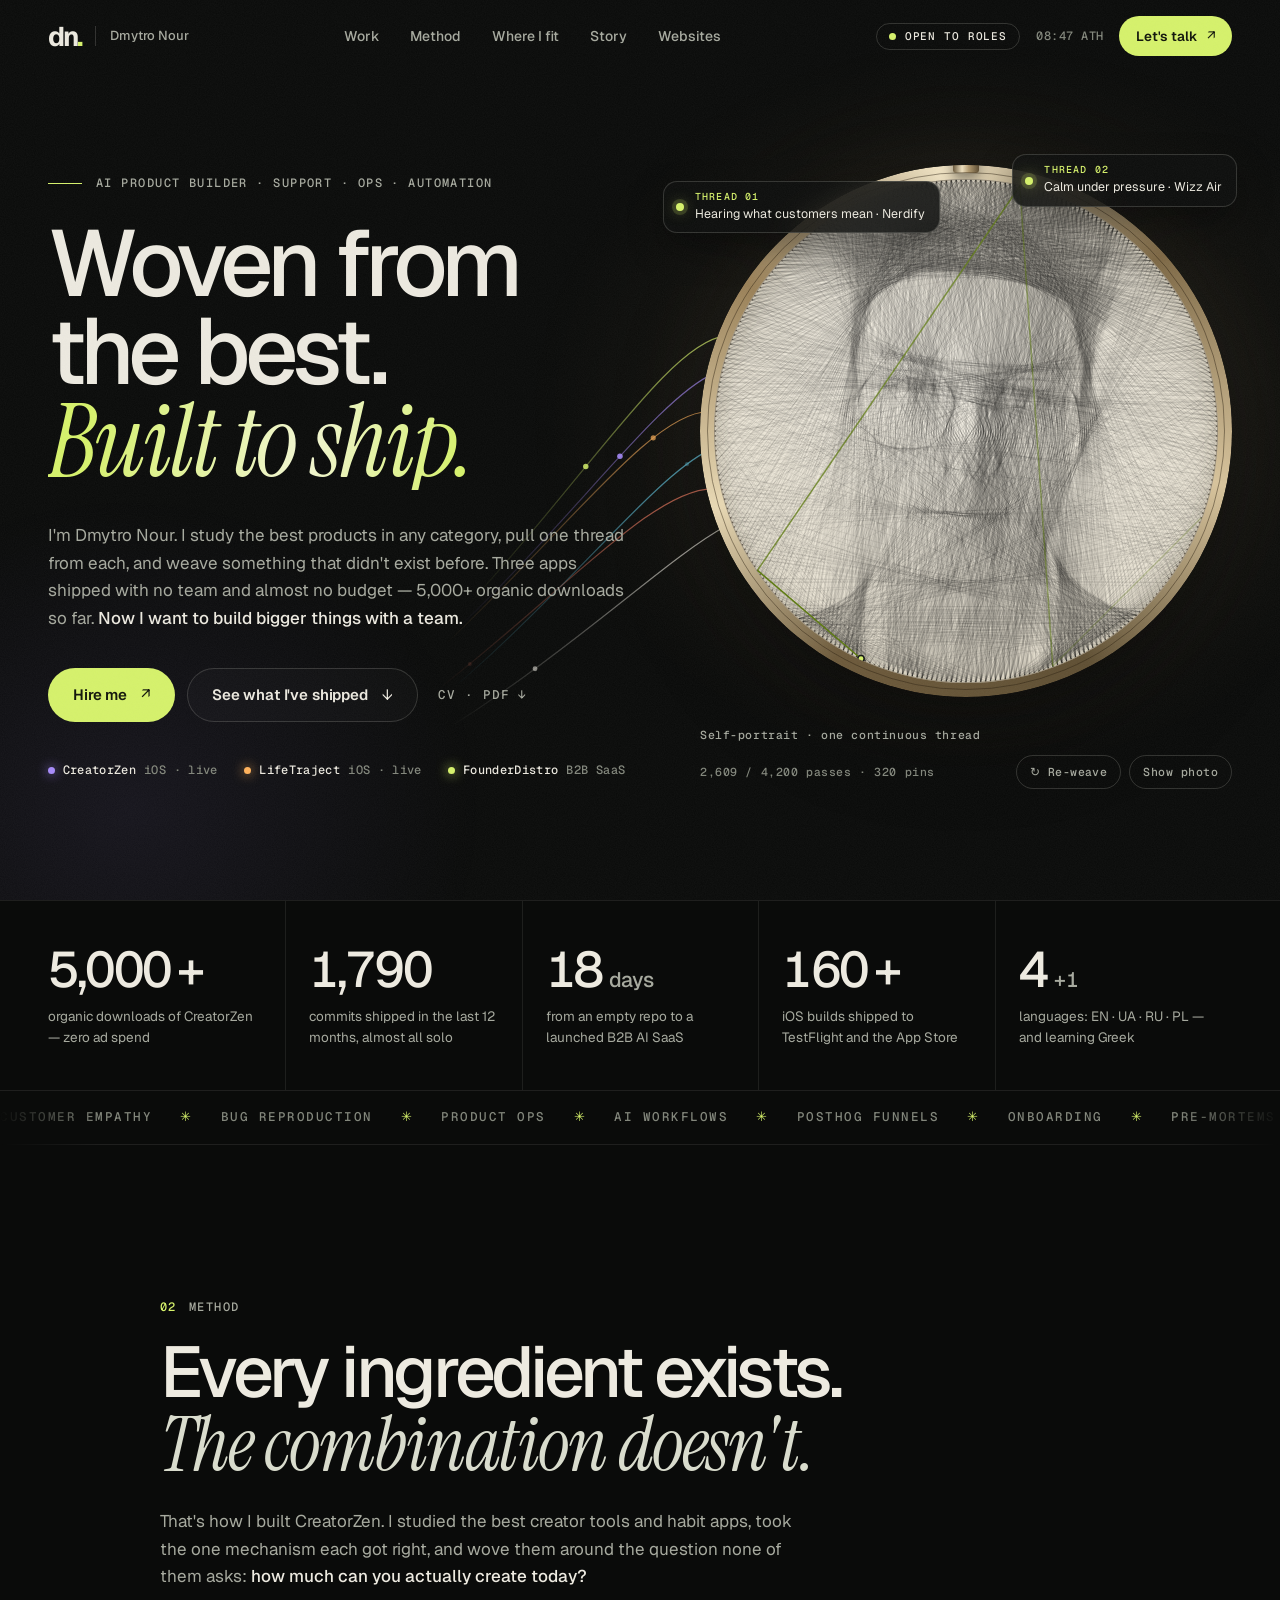
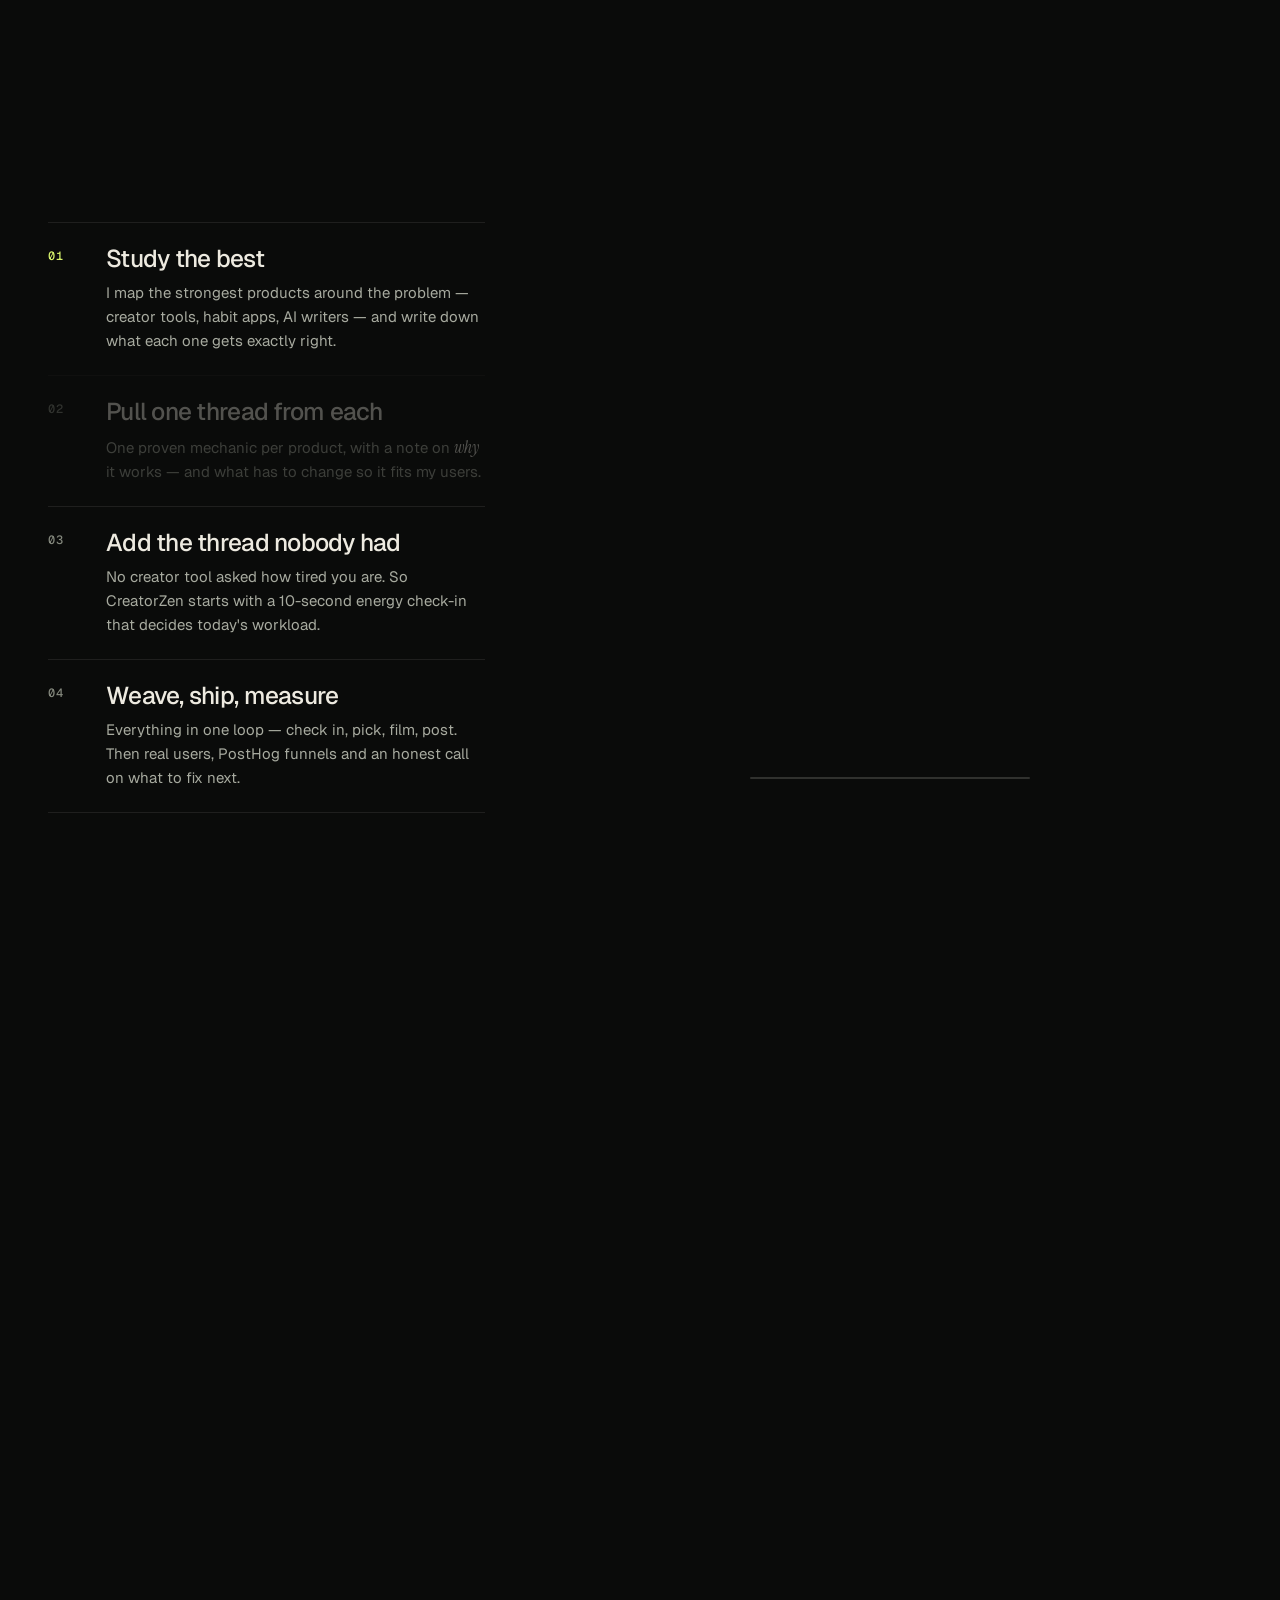
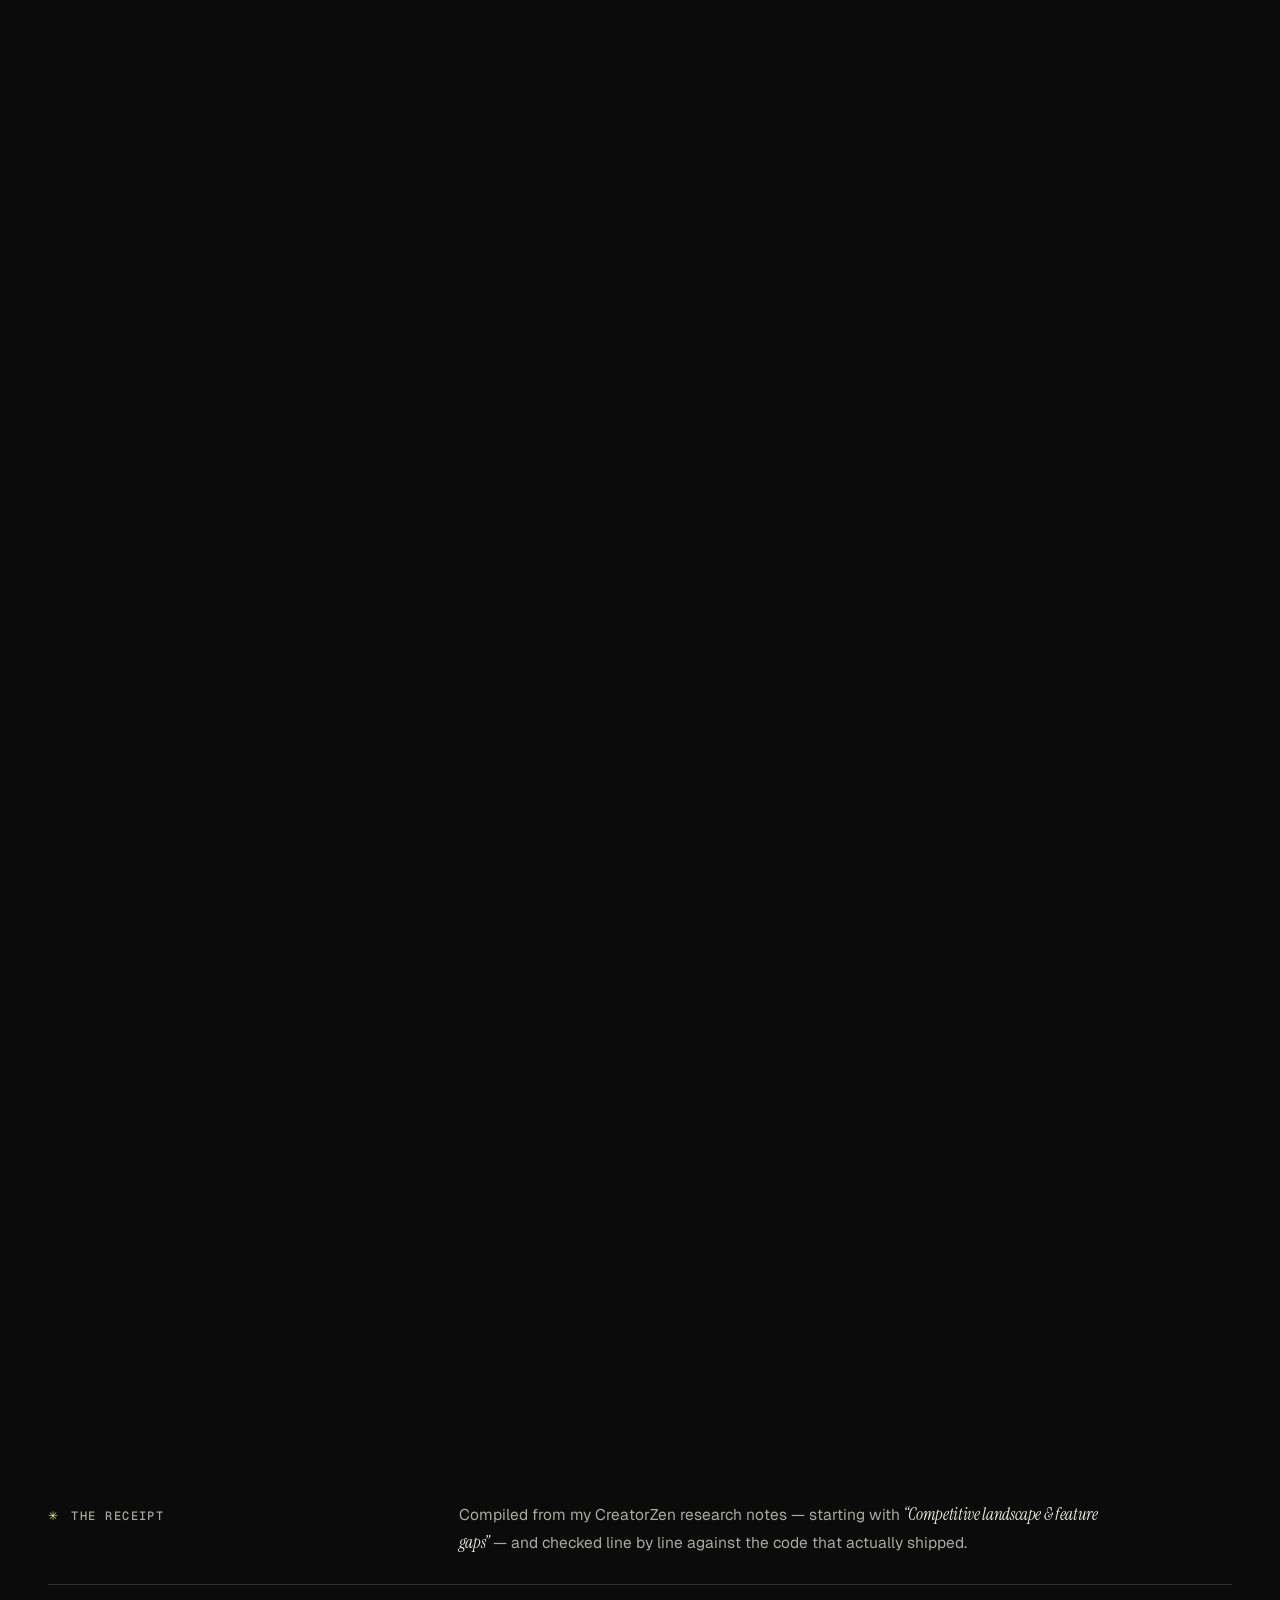
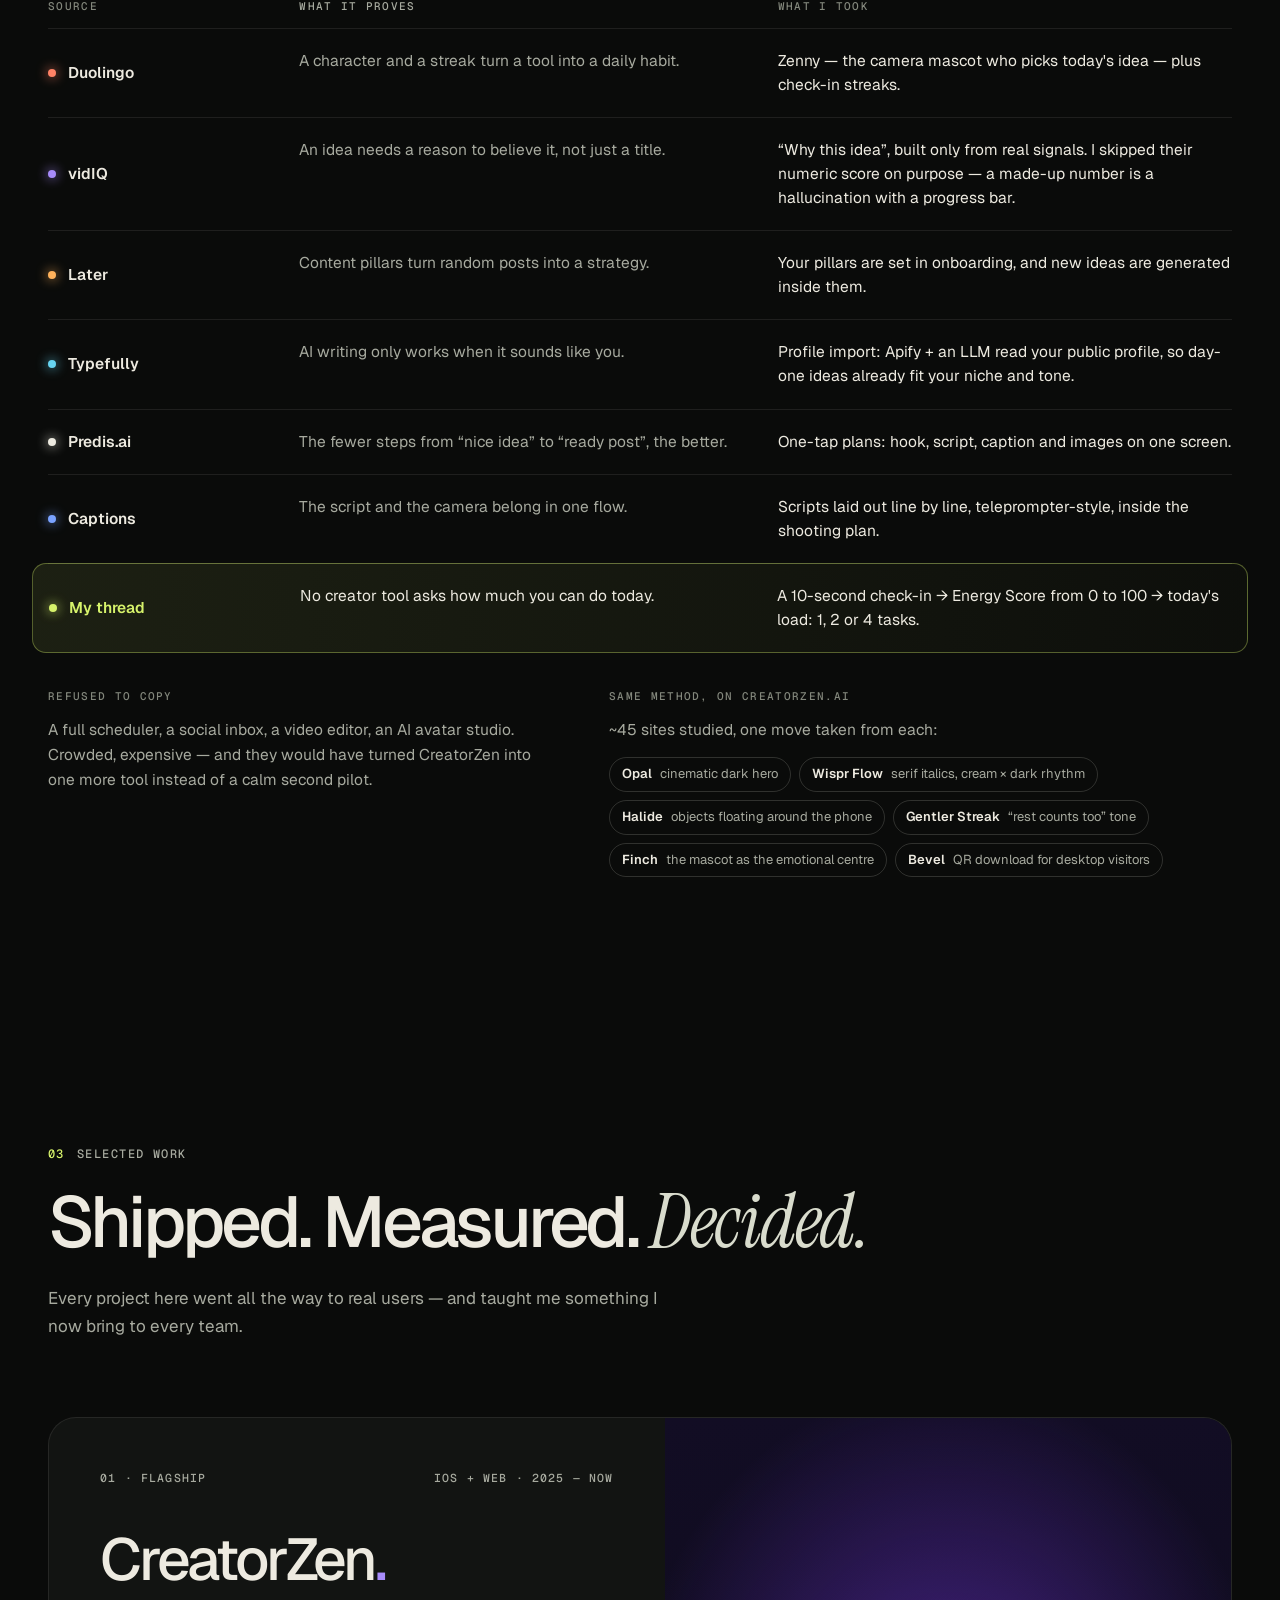
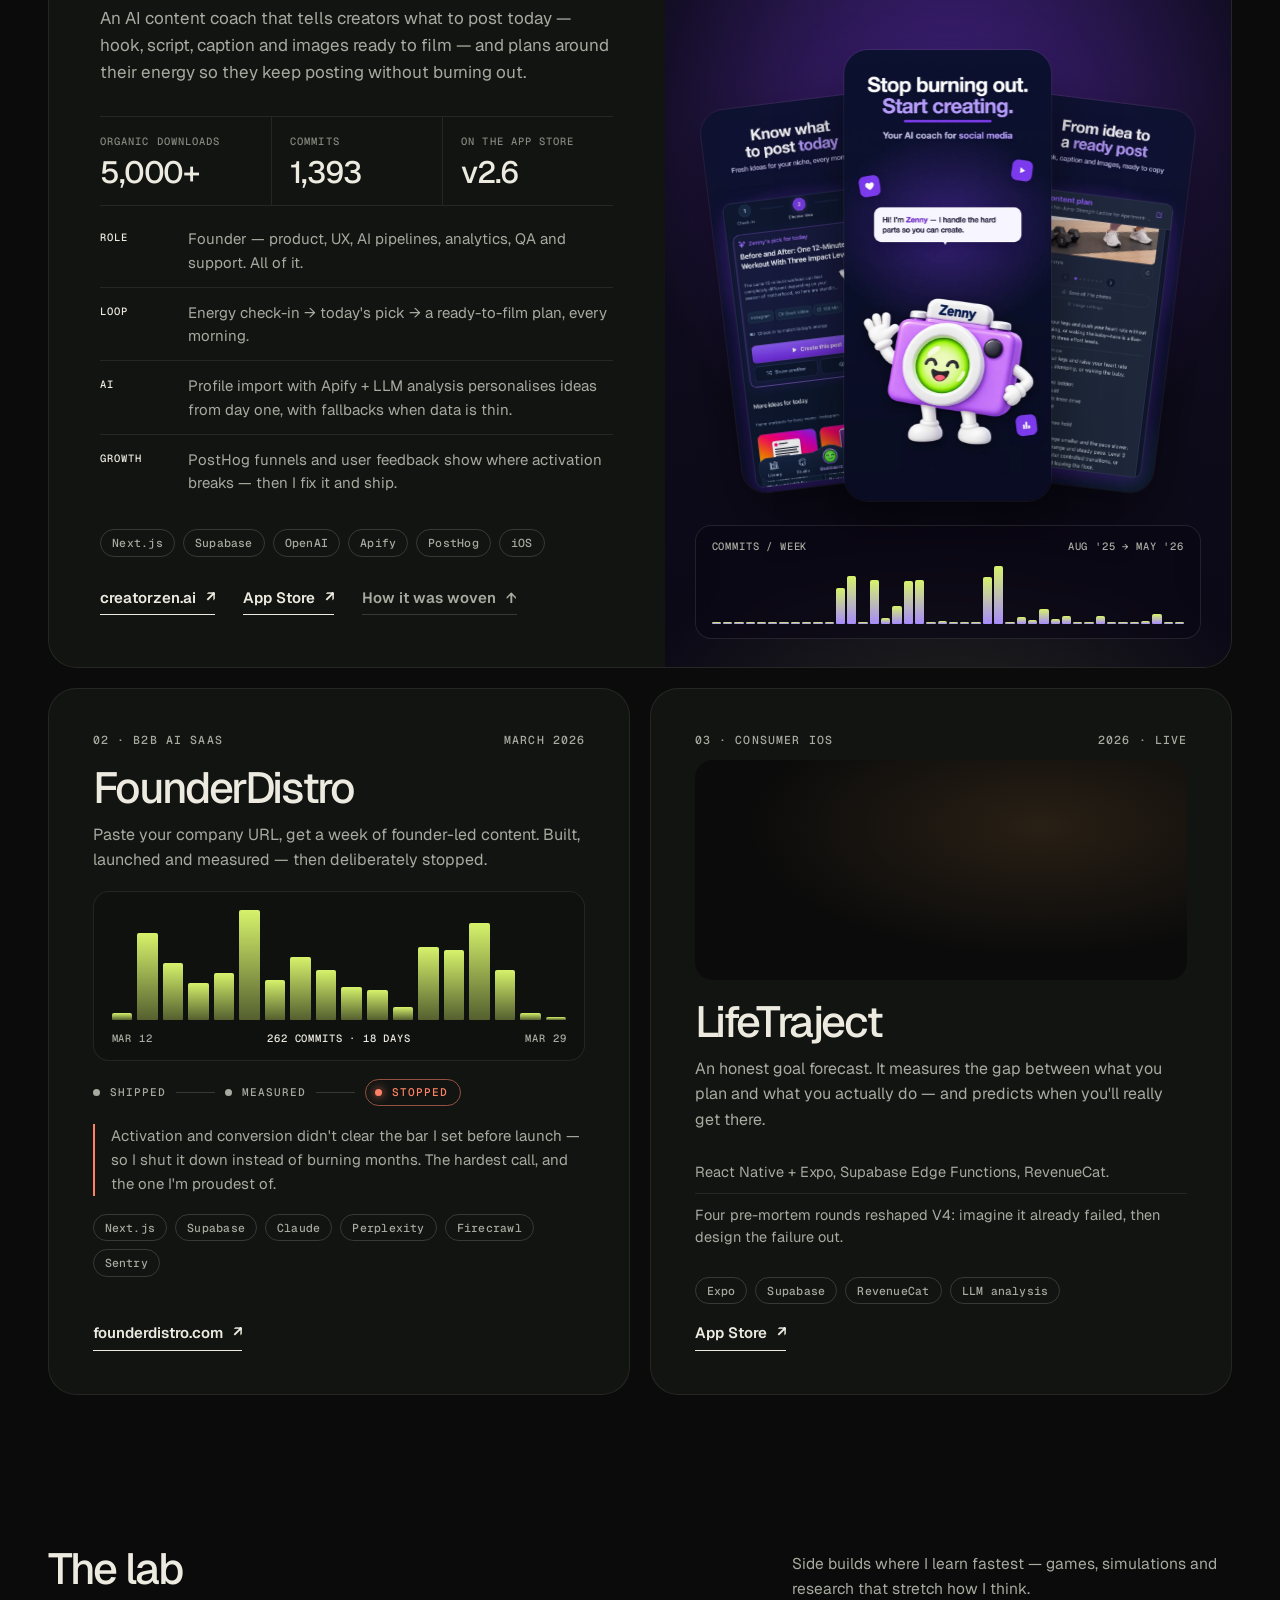
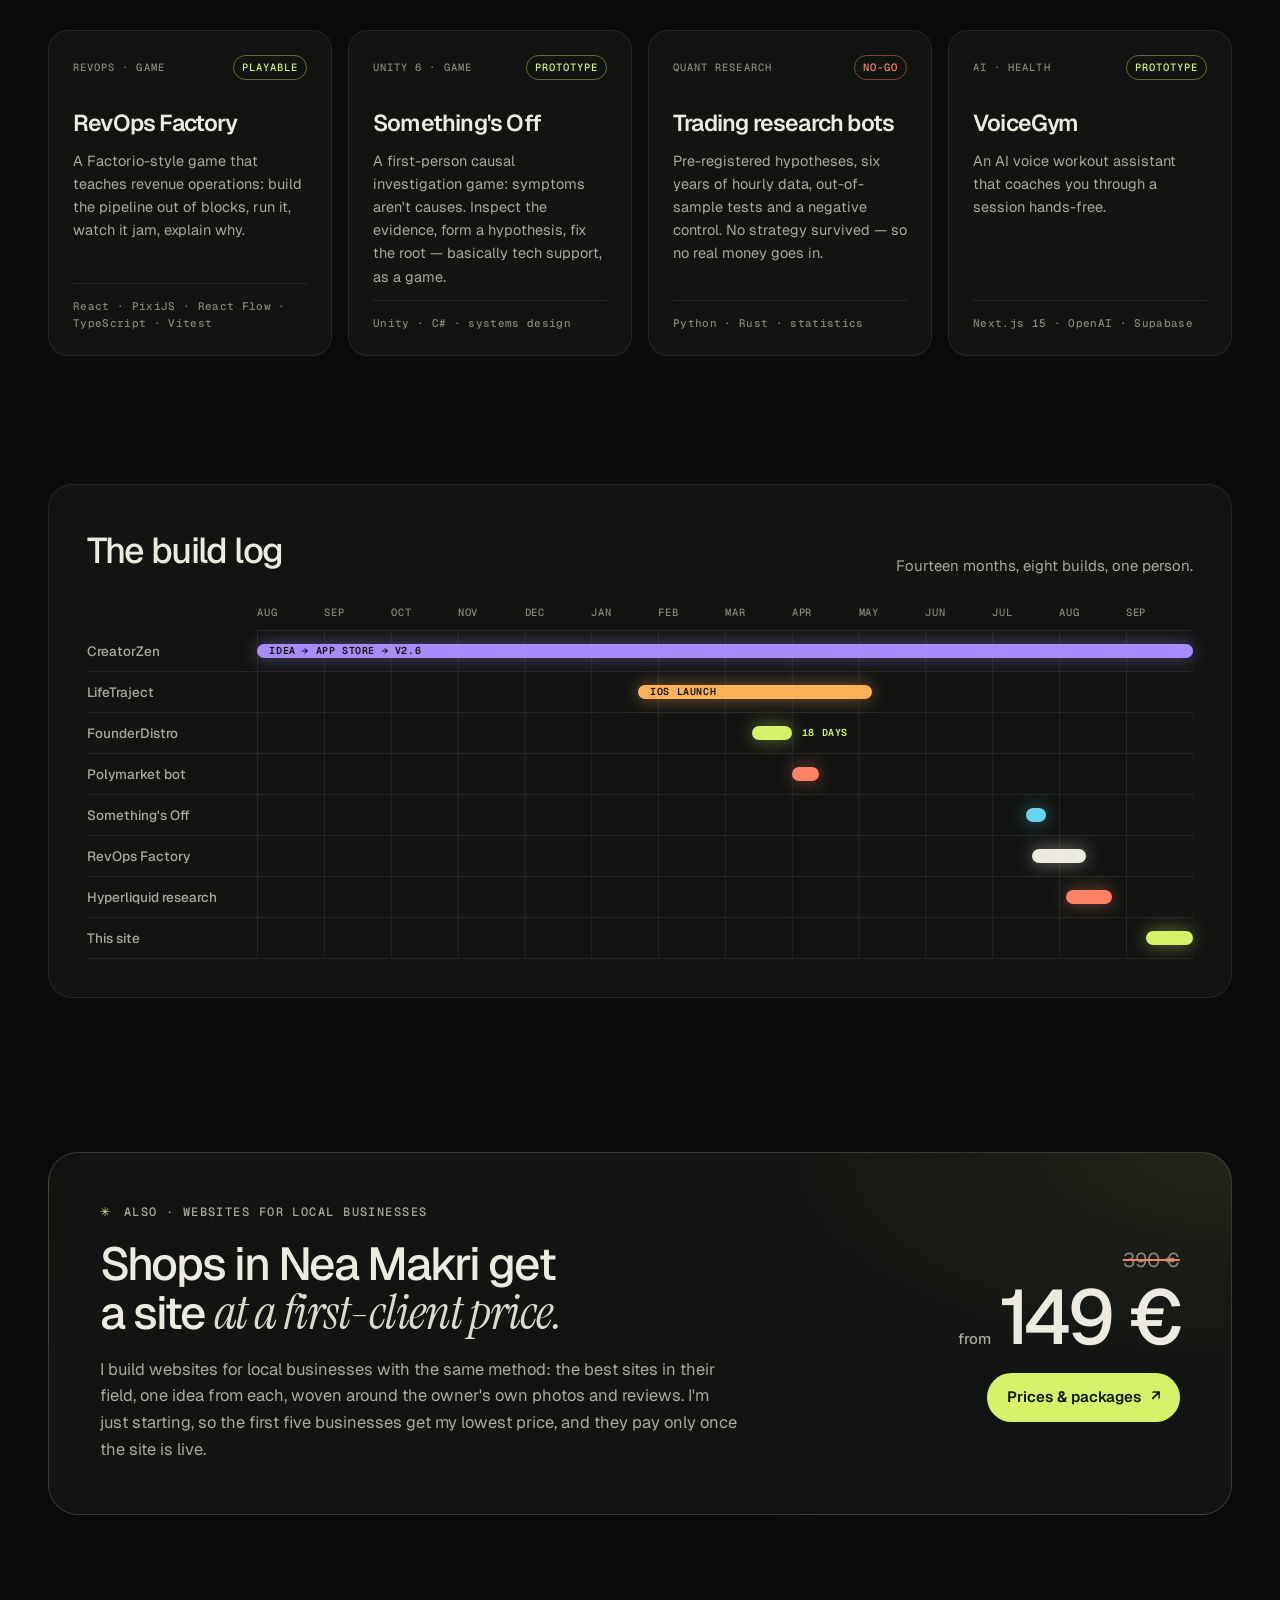
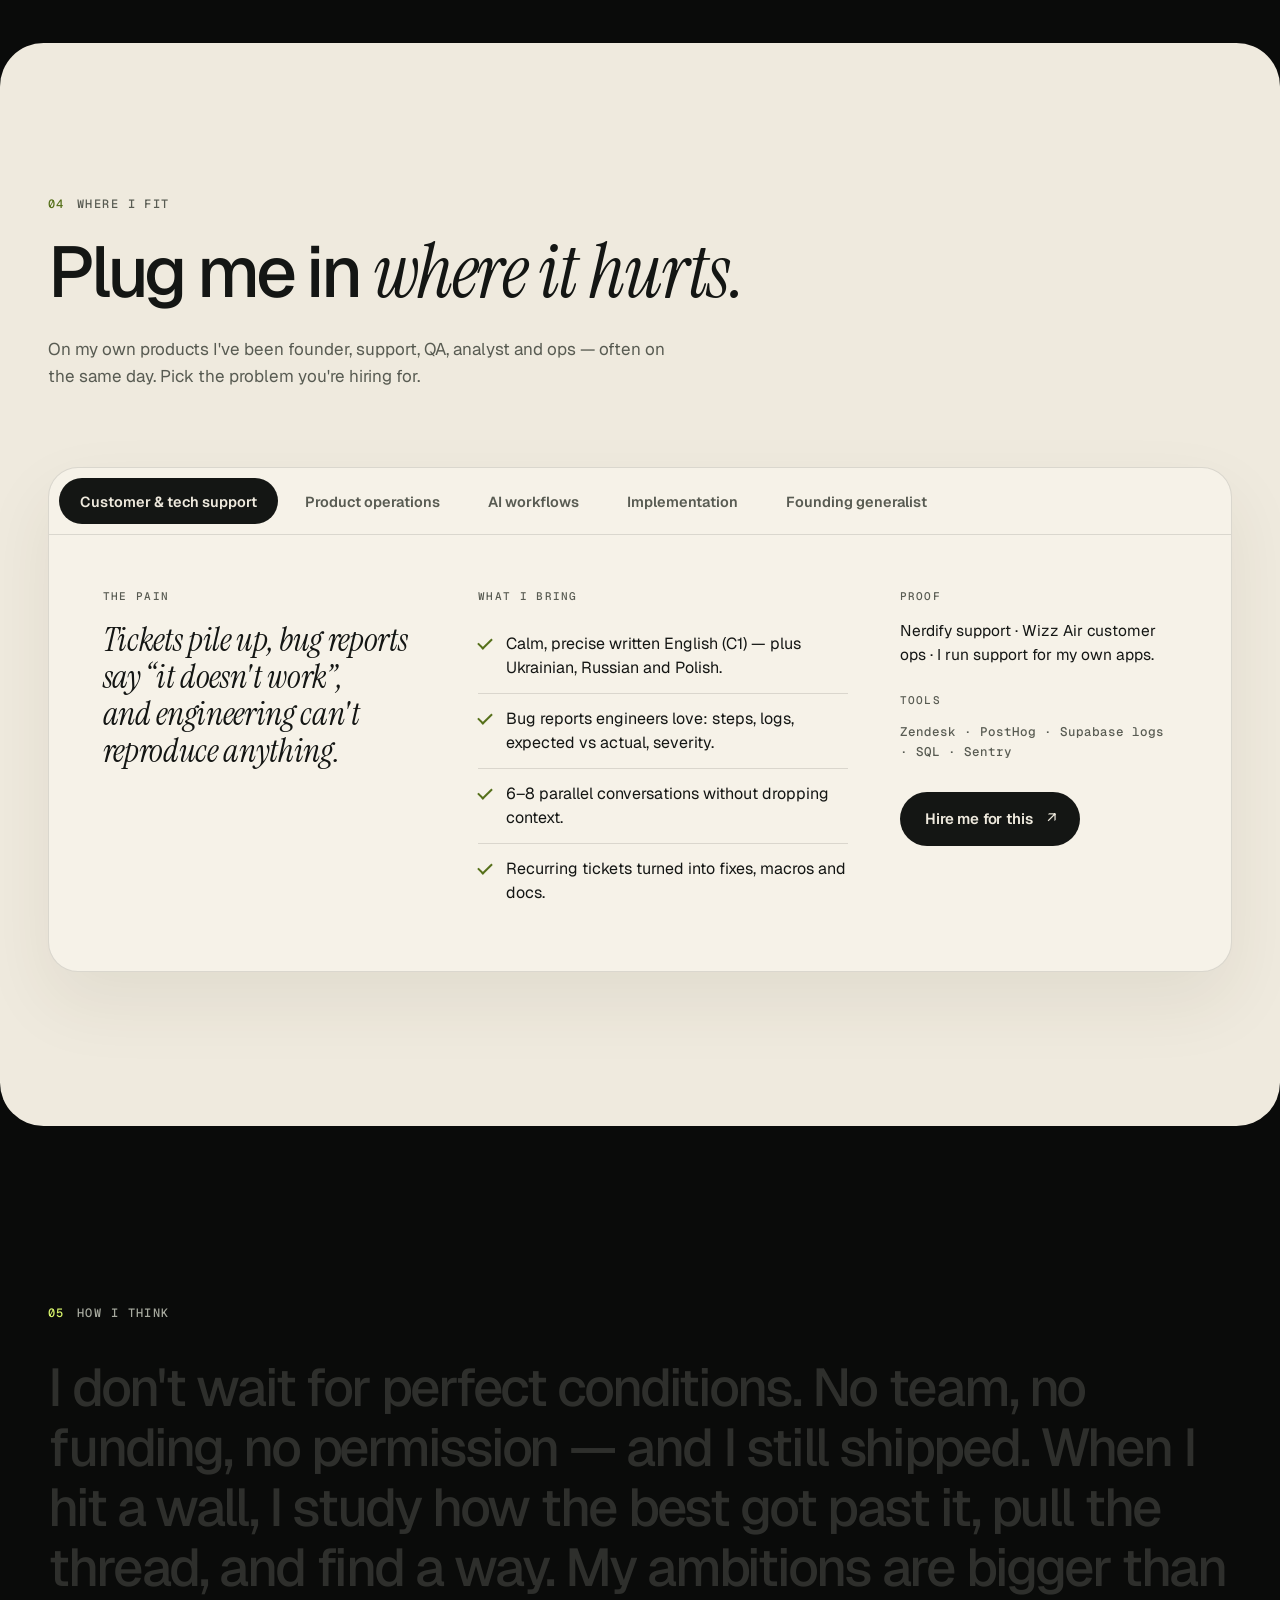
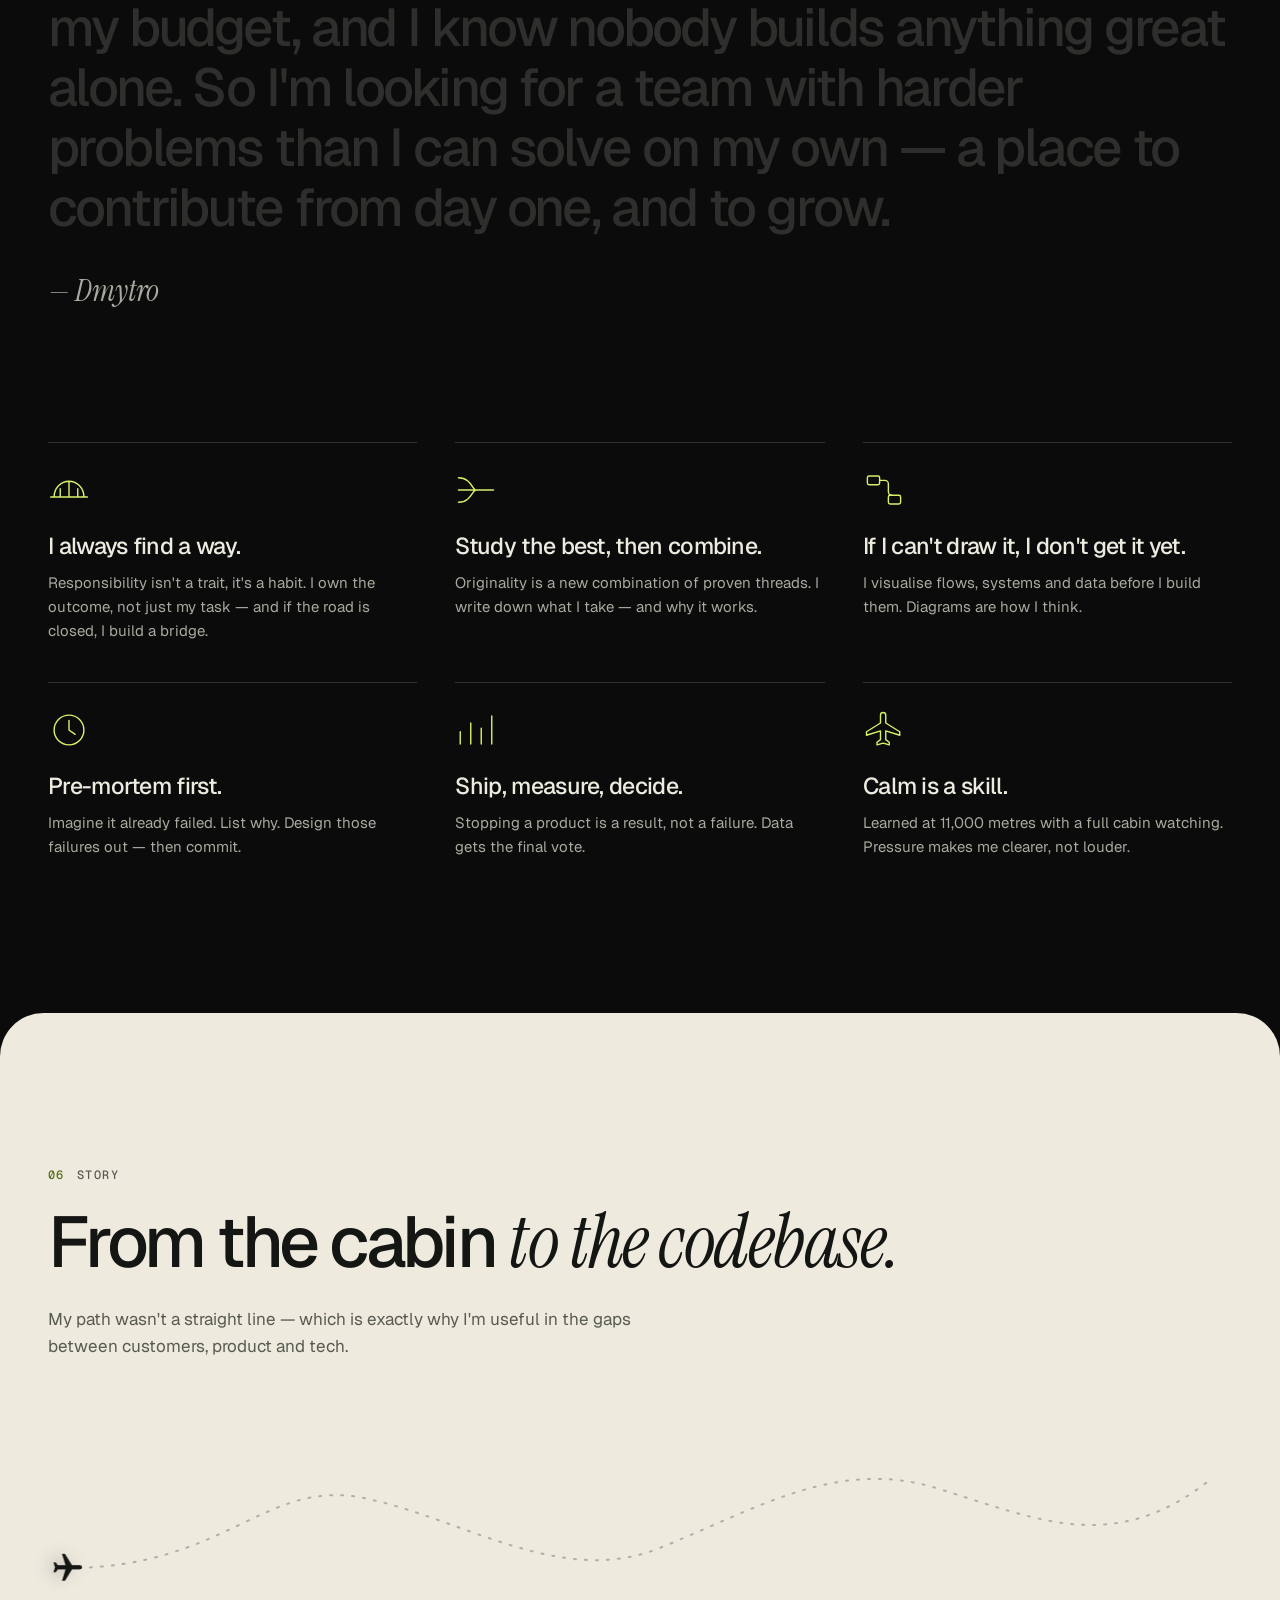
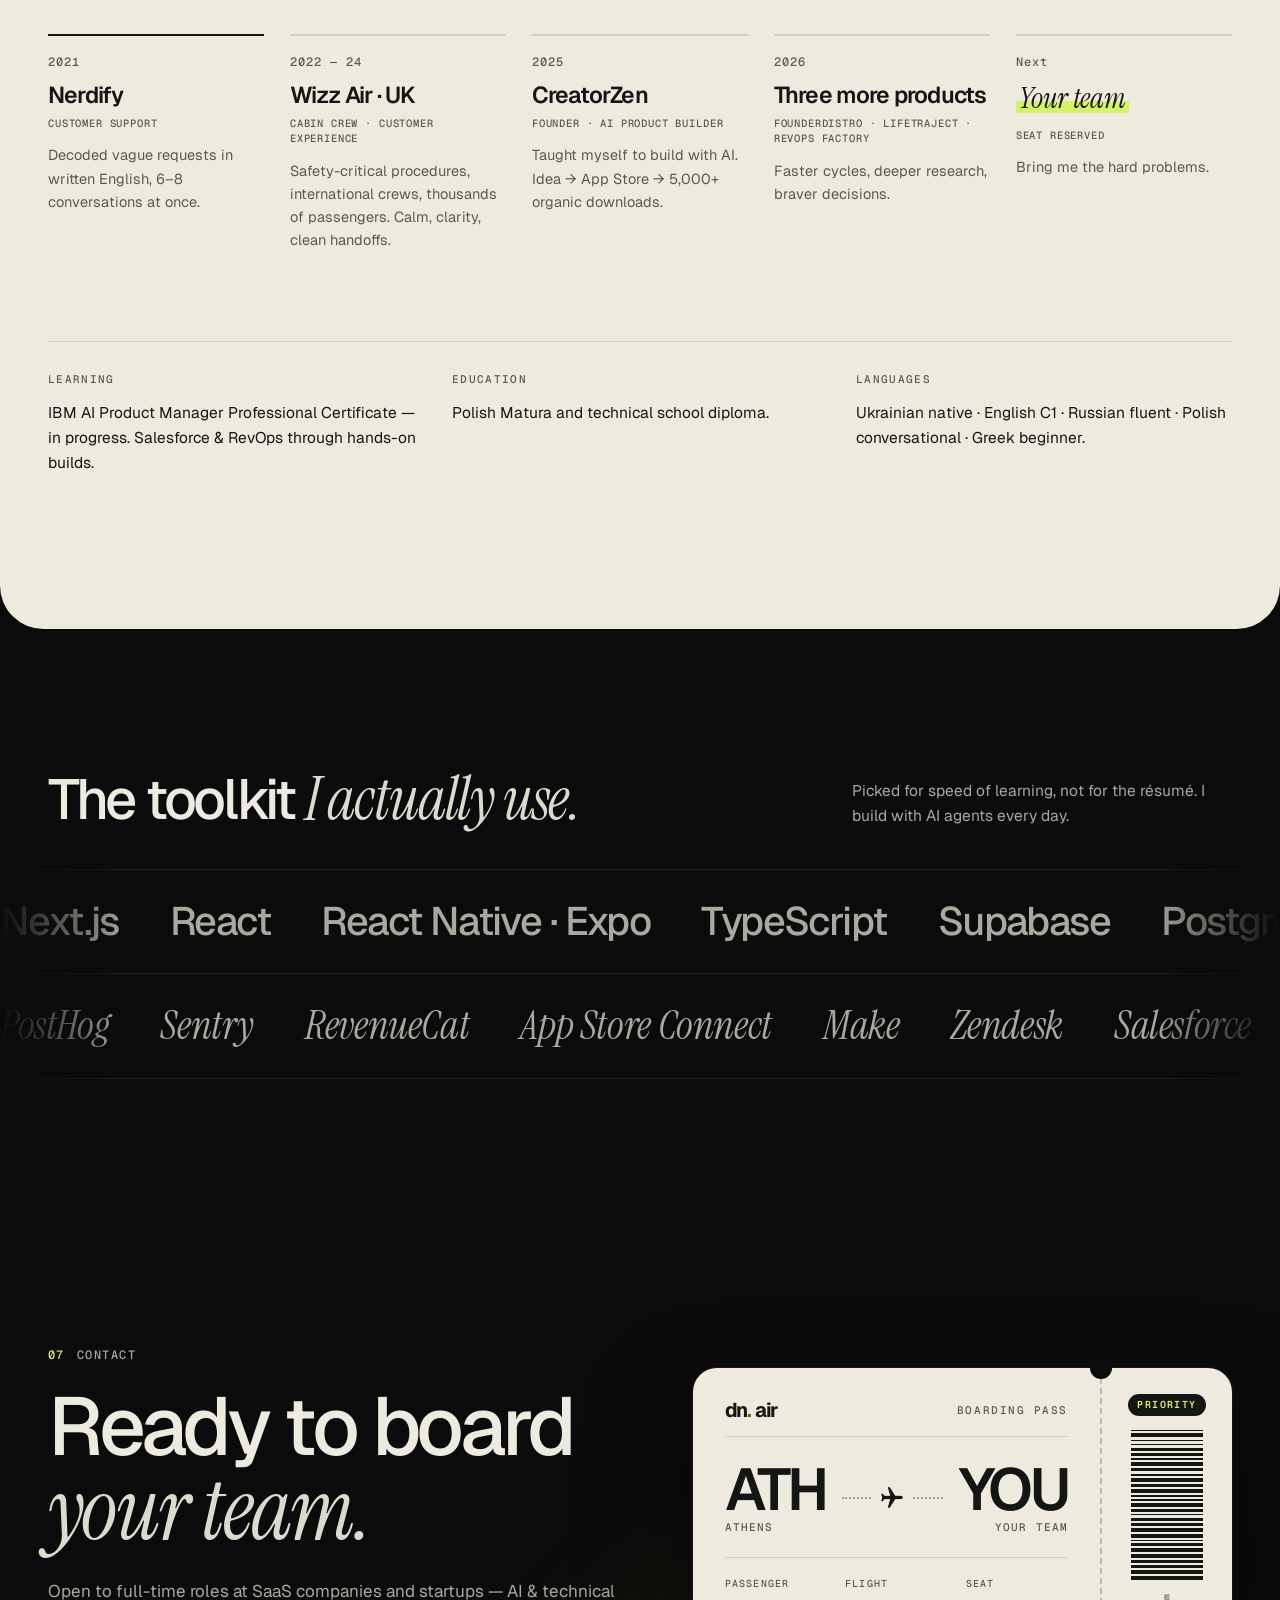
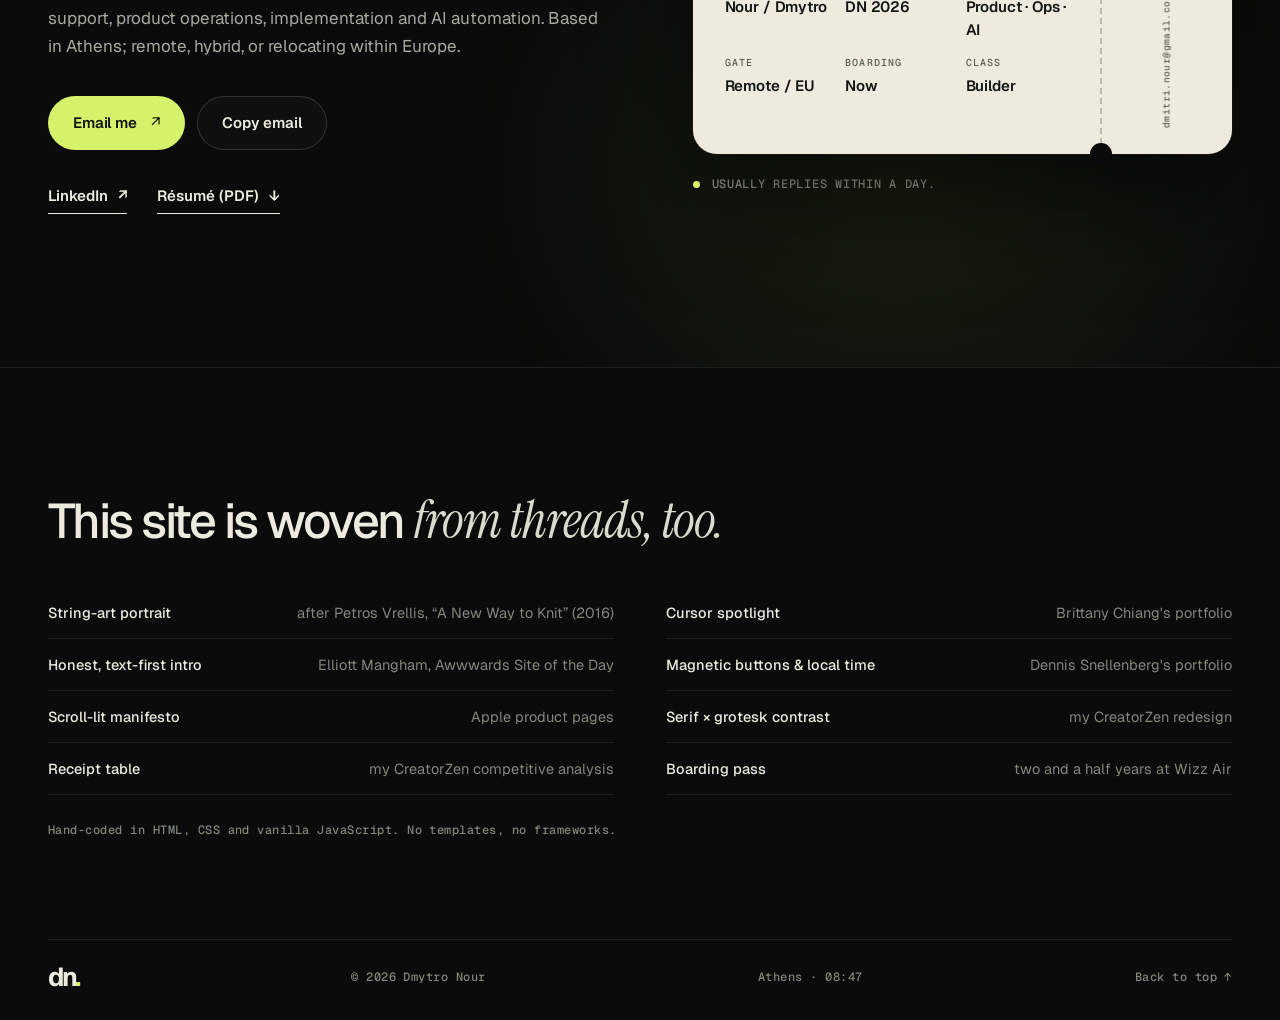
==== index.html @ 4b813494 "Add /websites page with founding-client prices for local businesses Greek-first page (EN toggle) wit" ====
<!doctype html>
<html lang="en">
  <head>
    <meta charset="UTF-8" />
    <meta name="viewport" content="width=device-width, initial-scale=1, viewport-fit=cover" />
    <title>Dmytro Nour — AI Product Builder · Support, Ops &amp; Automation</title>
    <meta name="description" content="I study the best products, pull one thread from each and weave something new. AI product builder with a customer-support core: three apps shipped solo, 5,000+ organic downloads. Open to SaaS and startup teams." />
    <meta name="theme-color" content="#0a0b0a" />
    <meta name="author" content="Dmytro Nour" />
    <meta name="robots" content="index, follow" />
    <link rel="canonical" href="https://www.dmytronour.work/" />
    <meta property="og:type" content="website" />
    <meta property="og:site_name" content="Dmytro Nour" />
    <meta property="og:title" content="Dmytro Nour — Woven from the best. Built to ship." />
    <meta property="og:description" content="AI product builder with a customer-support core. Three apps shipped solo, 5,000+ organic downloads. Looking for a team to build bigger things with." />
    <meta property="og:url" content="https://www.dmytronour.work/" />
    <meta property="og:image" content="https://www.dmytronour.work/assets/og-image.jpg" />
    <meta property="og:image:width" content="1200" />
    <meta property="og:image:height" content="630" />
    <meta name="twitter:card" content="summary_large_image" />
    <link rel="icon" type="image/svg+xml" href="assets/favicon.svg" />
    <link rel="preload" href="assets/weave.json" as="fetch" crossorigin />
    <link rel="preconnect" href="https://fonts.googleapis.com" />
    <link rel="preconnect" href="https://fonts.gstatic.com" crossorigin />
    <link href="https://fonts.googleapis.com/css2?family=Geist:wght@300..700&amp;family=Geist+Mono:wght@400;500&amp;family=Instrument+Serif:ital@0;1&amp;display=swap" rel="stylesheet" />
    <link rel="stylesheet" href="styles.css" />
    <script type="application/ld+json">
      {
        "@context": "https://schema.org",
        "@type": "Person",
        "name": "Dmytro Nour",
        "url": "https://www.dmytronour.work/",
        "image": "https://www.dmytronour.work/assets/dmytro-portrait.jpg",
        "jobTitle": "AI Product Builder",
        "email": "mailto:dmitri.nour@gmail.com",
        "homeLocation": { "@type": "Place", "name": "Athens, Greece" },
        "knowsLanguage": ["en", "uk", "ru", "pl"],
        "sameAs": ["https://www.linkedin.com/in/dmytro-nour-6ab7611bb/"]
      }
    </script>
    <script>document.documentElement.classList.add("js");</script>
    <script src="script.js" defer></script>
  </head>
  <body>
    <a class="skip-link" href="#main">Skip to content</a>
    <div class="spotlight" aria-hidden="true"></div>
    <div class="thread-progress" aria-hidden="true"><span></span></div>

    <header class="site-header" data-header>
      <div class="shell header-inner">
        <a class="brand" href="#top" aria-label="Dmytro Nour, back to top">
          <span class="brand-mark" aria-hidden="true">dn<i>.</i></span>
          <span class="brand-name">Dmytro Nour</span>
        </a>
        <nav class="site-nav" aria-label="Main">
          <a href="#work">Work</a>
          <a href="#method">Method</a>
          <a href="#fit">Where I fit</a>
          <a href="#story">Story</a>
          <a href="/websites">Websites</a>
        </nav>
        <div class="header-meta">
          <span class="status-pill"><span class="pulse" aria-hidden="true"></span>Open to roles</span>
          <span class="clock" title="Local time in Athens"><span data-clock>--:--</span> ATH</span>
          <a class="btn btn-lime btn-sm" href="#contact" data-magnetic>Let's talk <span aria-hidden="true">↗</span></a>
        </div>
        <button class="menu-toggle" type="button" aria-expanded="false" aria-controls="mobile-menu" aria-label="Open menu" data-menu-toggle>
          <span></span><span></span>
        </button>
      </div>
      <div class="mobile-menu" id="mobile-menu" data-menu hidden>
        <nav class="shell" aria-label="Mobile">
          <a href="#work"><span>01</span>Work</a>
          <a href="#method"><span>02</span>Method</a>
          <a href="#fit"><span>03</span>Where I fit</a>
          <a href="#story"><span>04</span>Story</a>
          <a href="#contact"><span>05</span>Contact</a>
          <a href="/websites"><span>06</span>Websites</a>
          <a class="mobile-menu-cv" href="assets/Dmytro_Nour_Resume.pdf" type="application/pdf" download="Dmytro_Nour_Resume.pdf">Download CV (PDF) <span aria-hidden="true">↓</span></a>
          <p class="mobile-menu-foot"><span class="pulse" aria-hidden="true"></span>Open to roles · Athens · Remote / EU</p>
        </nav>
      </div>
    </header>

    <main id="main">
      <!-- 01 · Hero -->
      <section class="hero" id="top" aria-labelledby="hero-title">
        <canvas class="hero-threads" aria-hidden="true"></canvas>
        <div class="shell hero-grid">
          <div class="hero-copy">
            <p class="eyebrow"><span class="eyebrow-line" aria-hidden="true"></span><span>AI product builder · Support · Ops<span class="eyebrow-extra"> · Automation</span></span></p>
            <h1 class="hero-title" id="hero-title">
              <span class="line"><span>Woven from</span></span>
              <span class="line"><span>the best.</span></span>
              <span class="line"><em>Built to ship.</em></span>
            </h1>
            <p class="hero-lead">I'm Dmytro Nour. I study the best products in any category, pull one thread from each, and weave something that didn't exist before. Three apps shipped with no team and almost no budget — 5,000+ organic downloads so far. <strong>Now I want to build bigger things with a team.</strong></p>
            <div class="hero-actions">
              <a class="btn btn-lime" href="#contact" data-magnetic>Hire me <span aria-hidden="true">↗</span></a>
              <a class="btn btn-ghost" href="#work">See what I've shipped <span aria-hidden="true">↓</span></a>
              <a class="hero-cv" href="assets/Dmytro_Nour_Resume.pdf" type="application/pdf" download="Dmytro_Nour_Resume.pdf">CV · PDF <span aria-hidden="true">↓</span></a>
            </div>
            <ul class="hero-proof" aria-label="Products">
              <li><i style="--c: var(--violet)"></i><strong>CreatorZen</strong> iOS · live</li>
              <li><i style="--c: var(--amber)"></i><strong>LifeTraject</strong> iOS · live</li>
              <li><i style="--c: var(--lime)"></i><strong>FounderDistro</strong> B2B SaaS</li>
            </ul>
          </div>

          <figure class="hoop-wrap">
            <div class="hoop" data-hoop>
              <div class="hoop-ring" aria-hidden="true"><span class="hoop-screw"></span></div>
              <div class="hoop-paper">
                <canvas class="hoop-canvas" role="img" aria-label="Portrait of Dmytro Nour, woven from a single continuous thread"></canvas>
                <canvas class="hoop-needle" aria-hidden="true"></canvas>
                <img class="hoop-photo" src="assets/portrait-hoop.webp" alt="" width="800" height="800" decoding="async" />
                <span class="hoop-hint" aria-hidden="true">Hover to see the photo</span>
              </div>
              <ol class="hoop-notes" aria-label="Threads I'm woven from">
                <li class="note note-1" data-at="0.18"><span class="note-dot"></span><span class="note-body"><b>Thread 01</b>Hearing what customers mean · Nerdify</span></li>
                <li class="note note-2" data-at="0.42"><span class="note-dot"></span><span class="note-body"><b>Thread 02</b>Calm under pressure · Wizz Air</span></li>
                <li class="note note-3" data-at="0.66"><span class="note-dot"></span><span class="note-body"><b>Thread 03</b>Shipping to real users · CreatorZen</span></li>
                <li class="note note-4" data-at="0.9"><span class="note-dot"></span><span class="note-body"><b>Thread 04</b>Honest no-go calls · FounderDistro</span></li>
              </ol>
            </div>
            <figcaption class="hoop-caption">
              <span class="hoop-caption-title">Self-portrait · one continuous thread</span>
              <span class="hoop-counter"><span data-weave-count>0</span> / 4,200 passes · 320 pins</span>
              <span class="hoop-controls">
                <button class="chip-btn" type="button" data-reweave>↻ Re-weave</button>
                <button class="chip-btn" type="button" data-photo aria-pressed="false">Show photo</button>
              </span>
            </figcaption>
          </figure>
        </div>
      </section>

      <!-- Proof numbers -->
      <section class="proof" id="proof" aria-label="Highlights">
        <div class="shell proof-grid">
          <div class="stat" data-reveal>
            <strong><span data-count="5000">5,000</span>+</strong>
            <span>organic downloads of CreatorZen — zero ad spend</span>
          </div>
          <div class="stat" data-reveal style="--d: 80ms">
            <strong><span data-count="1790">1,790</span></strong>
            <span>commits shipped in the last 12 months, almost all solo</span>
          </div>
          <div class="stat" data-reveal style="--d: 160ms">
            <strong><span data-count="18">18</span><small>days</small></strong>
            <span>from an empty repo to a launched B2B AI SaaS</span>
          </div>
          <div class="stat" data-reveal style="--d: 240ms">
            <strong><span data-count="160">160</span>+</strong>
            <span>iOS builds shipped to TestFlight and the App Store</span>
          </div>
          <div class="stat" data-reveal style="--d: 320ms">
            <strong>4<small>+1</small></strong>
            <span>languages: EN · UA · RU · PL — and learning Greek</span>
          </div>
        </div>
      </section>

      <div class="ticker" aria-hidden="true">
        <div class="ticker-track">
          <span>Customer empathy</span><i>✳</i><span>Bug reproduction</span><i>✳</i><span>Product ops</span><i>✳</i><span>AI workflows</span><i>✳</i><span>PostHog funnels</span><i>✳</i><span>Onboarding</span><i>✳</i><span>Pre-mortems</span><i>✳</i><span>Release QA</span><i>✳</i><span>Prompt design</span><i>✳</i><span>Documentation</span><i>✳</i><span>Shipping</span><i>✳</i>
          <span>Customer empathy</span><i>✳</i><span>Bug reproduction</span><i>✳</i><span>Product ops</span><i>✳</i><span>AI workflows</span><i>✳</i><span>PostHog funnels</span><i>✳</i><span>Onboarding</span><i>✳</i><span>Pre-mortems</span><i>✳</i><span>Release QA</span><i>✳</i><span>Prompt design</span><i>✳</i><span>Documentation</span><i>✳</i><span>Shipping</span><i>✳</i>
        </div>
      </div>

      <!-- 02 · Method -->
      <section class="method" id="method" aria-labelledby="method-title">
        <div class="shell section-head" data-reveal>
          <p class="kicker"><span>02</span>Method</p>
          <h2 id="method-title">Every ingredient exists. <em>The combination doesn't.</em></h2>
          <p class="section-lead">That's how I built CreatorZen. I studied the best creator tools and habit apps, took the one mechanism each got right, and wove them around the question none of them asks: <strong>how much can you actually create today?</strong></p>
        </div>

        <div class="loom" data-loom>
          <div class="loom-sticky">
            <div class="shell loom-grid">
              <ol class="loom-steps">
                <li class="is-active"><span class="loom-num">01</span><div><h3>Study the best</h3><p>I map the strongest products around the problem — creator tools, habit apps, AI writers — and write down what each one gets exactly right.</p></div></li>
                <li><span class="loom-num">02</span><div><h3>Pull one thread from each</h3><p>One proven mechanic per product, with a note on <em>why</em> it works — and what has to change so it fits my users.</p></div></li>
                <li><span class="loom-num">03</span><div><h3>Add the thread nobody had</h3><p>No creator tool asked how tired you are. So CreatorZen starts with a 10-second energy check-in that decides today's workload.</p></div></li>
                <li><span class="loom-num">04</span><div><h3>Weave, ship, measure</h3><p>Everything in one loop — check in, pick, film, post. Then real users, PostHog funnels and an honest call on what to fix next.</p></div></li>
              </ol>
              <div class="loom-stage">
                <svg class="loom-svg" viewBox="0 0 760 560" role="img" aria-label="Six products — Duolingo, vidIQ, Later, Typefully, Predis.ai and Captions — each give one thread, a seventh thread of my own adds energy awareness, and together they weave into CreatorZen" data-loom-svg></svg>
                <div class="loom-progress" aria-hidden="true"><span></span></div>
              </div>
            </div>
          </div>
        </div>

        <div class="shell receipt" data-reveal>
          <div class="receipt-head">
            <p class="kicker"><span>✳</span>The receipt</p>
            <p>Compiled from my CreatorZen research notes — starting with <em>“Competitive landscape &amp; feature gaps”</em> — and checked line by line against the code that actually shipped.</p>
          </div>
          <div class="receipt-table" role="table" aria-label="Products I studied, what they prove, and what I took for CreatorZen">
            <div class="receipt-row receipt-labels" role="row"><span role="columnheader">Source</span><span role="columnheader">What it proves</span><span role="columnheader">What I took</span></div>
            <div class="receipt-row" role="row"><span role="cell"><i style="--c: var(--coral)"></i>Duolingo</span><span role="cell">A character and a streak turn a tool into a daily habit.</span><span role="cell">Zenny — the camera mascot who picks today's idea — plus check-in streaks.</span></div>
            <div class="receipt-row" role="row"><span role="cell"><i style="--c: var(--violet)"></i>vidIQ</span><span role="cell">An idea needs a reason to believe it, not just a title.</span><span role="cell">“Why this idea”, built only from real signals. I skipped their numeric score on purpose — a made-up number is a hallucination with a progress bar.</span></div>
            <div class="receipt-row" role="row"><span role="cell"><i style="--c: var(--amber)"></i>Later</span><span role="cell">Content pillars turn random posts into a strategy.</span><span role="cell">Your pillars are set in onboarding, and new ideas are generated inside them.</span></div>
            <div class="receipt-row" role="row"><span role="cell"><i style="--c: var(--cyan)"></i>Typefully</span><span role="cell">AI writing only works when it sounds like you.</span><span role="cell">Profile import: Apify + an LLM read your public profile, so day-one ideas already fit your niche and tone.</span></div>
            <div class="receipt-row" role="row"><span role="cell"><i style="--c: var(--text)"></i>Predis.ai</span><span role="cell">The fewer steps from “nice idea” to “ready post”, the better.</span><span role="cell">One-tap plans: hook, script, caption and images on one screen.</span></div>
            <div class="receipt-row" role="row"><span role="cell"><i style="--c: var(--blue)"></i>Captions</span><span role="cell">The script and the camera belong in one flow.</span><span role="cell">Scripts laid out line by line, teleprompter-style, inside the shooting plan.</span></div>
            <div class="receipt-row receipt-mine" role="row"><span role="cell"><i style="--c: var(--lime)"></i>My thread</span><span role="cell">No creator tool asks how much you can do today.</span><span role="cell">A 10-second check-in → Energy Score from 0 to 100 → today's load: 1, 2 or 4 tasks.</span></div>
          </div>
          <div class="receipt-foot">
            <p class="receipt-skip"><span class="fit-label">Refused to copy</span>A full scheduler, a social inbox, a video editor, an AI avatar studio. Crowded, expensive — and they would have turned CreatorZen into one more tool instead of a calm second pilot.</p>
            <div class="receipt-web">
              <span class="fit-label">Same method, on creatorzen.ai</span>
              <p>~45 sites studied, one move taken from each:</p>
              <ul class="web-threads">
                <li><b>Opal</b>cinematic dark hero</li>
                <li><b>Wispr Flow</b>serif italics, cream × dark rhythm</li>
                <li><b>Halide</b>objects floating around the phone</li>
                <li><b>Gentler Streak</b>“rest counts too” tone</li>
                <li><b>Finch</b>the mascot as the emotional centre</li>
                <li><b>Bevel</b>QR download for desktop visitors</li>
              </ul>
            </div>
          </div>
        </div>
      </section>

      <!-- 03 · Work -->
      <section class="work" id="work" aria-labelledby="work-title">
        <div class="shell">
          <div class="section-head" data-reveal>
            <p class="kicker"><span>03</span>Selected work</p>
            <h2 id="work-title">Shipped. Measured. <em>Decided.</em></h2>
            <p class="section-lead">Every project here went all the way to real users — and taught me something I now bring to every team.</p>
          </div>

          <article class="case case-cz" aria-labelledby="cz-title" data-reveal>
            <div class="case-copy">
              <div class="case-meta"><span>01 · Flagship</span><span>iOS + Web · 2025 — now</span></div>
              <h3 id="cz-title">CreatorZen<i>.</i></h3>
              <p class="case-lead">An AI content coach that tells creators what to post today — hook, script, caption and images ready to film — and plans around their energy so they keep posting without burning out.</p>
              <dl class="case-stats">
                <div><dt>Organic downloads</dt><dd>5,000+</dd></div>
                <div><dt>Commits</dt><dd>1,393</dd></div>
                <div><dt>On the App Store</dt><dd>v2.6</dd></div>
              </dl>
              <ul class="case-points">
                <li><b>Role</b> Founder — product, UX, AI pipelines, analytics, QA and support. All of it.</li>
                <li><b>Loop</b> Energy check-in → today's pick → a ready-to-film plan, every morning.</li>
                <li><b>AI</b> Profile import with Apify + LLM analysis personalises ideas from day one, with fallbacks when data is thin.</li>
                <li><b>Growth</b> PostHog funnels and user feedback show where activation breaks — then I fix it and ship.</li>
              </ul>
              <div class="chips"><span>Next.js</span><span>Supabase</span><span>OpenAI</span><span>Apify</span><span>PostHog</span><span>iOS</span></div>
              <div class="case-links">
                <a class="link-arrow" href="https://creatorzen.ai/" target="_blank" rel="noopener noreferrer">creatorzen.ai <span aria-hidden="true">↗</span></a>
                <a class="link-arrow" href="https://apps.apple.com/gr/app/creatorzen/id6755627819" target="_blank" rel="noopener noreferrer">App Store <span aria-hidden="true">↗</span></a>
                <a class="link-arrow link-quiet" href="#method">How it was woven <span aria-hidden="true">↑</span></a>
              </div>
            </div>
            <div class="case-visual cz-visual">
              <div class="cz-glow" aria-hidden="true"></div>
              <div class="cz-phones" data-tilt>
                <img class="phone phone-l" src="assets/creatorzen-02.webp" alt="CreatorZen screen: today's personalised content pick" width="580" height="1260" loading="lazy" decoding="async" />
                <img class="phone phone-c" src="assets/creatorzen-01.webp" alt="CreatorZen screen: Zenny, the AI coach, says hello" width="580" height="1260" loading="lazy" decoding="async" />
                <img class="phone phone-r" src="assets/creatorzen-04.webp" alt="CreatorZen screen: a ready-to-publish content plan" width="580" height="1260" loading="lazy" decoding="async" />
              </div>
              <figure class="spark" aria-label="Commits per week on CreatorZen, August 2025 to May 2026">
                <figcaption><span>Commits / week</span><span>Aug '25 → May '26</span></figcaption>
                <div class="spark-bars" data-bars="1,0,0,0,0,0,0,0,0,0,0,121,165,5,149,18,62,146,148,0,8,0,0,0,160,199,0,21,14,51,15,27,6,0,26,7,0,0,10,33,0,1"></div>
              </figure>
            </div>
          </article>

          <div class="case-pair">
            <article class="case case-fd" aria-labelledby="fd-title" data-reveal>
              <div class="case-meta"><span>02 · B2B AI SaaS</span><span>March 2026</span></div>
              <h3 id="fd-title">FounderDistro</h3>
              <p class="case-lead">Paste your company URL, get a week of founder-led content. Built, launched and measured — then deliberately stopped.</p>
              <figure class="fd-chart" aria-label="262 commits over 18 days, 12 to 29 March 2026">
                <div class="fd-bars" data-bars="2,26,17,11,14,33,12,19,15,10,9,4,22,21,29,15,2,1"></div>
                <figcaption><span>Mar 12</span><span><b>262 commits · 18 days</b></span><span>Mar 29</span></figcaption>
              </figure>
              <ol class="decision" aria-label="Decision track">
                <li>Shipped</li>
                <li>Measured</li>
                <li class="is-stop">Stopped</li>
              </ol>
              <p class="case-note">Activation and conversion didn't clear the bar I set before launch — so I shut it down instead of burning months. The hardest call, and the one I'm proudest of.</p>
              <div class="chips"><span>Next.js</span><span>Supabase</span><span>Claude</span><span>Perplexity</span><span>Firecrawl</span><span>Sentry</span></div>
              <a class="link-arrow" href="https://founderdistro.com/" target="_blank" rel="noopener noreferrer">founderdistro.com <span aria-hidden="true">↗</span></a>
            </article>

            <article class="case case-lt" aria-labelledby="lt-title" data-reveal style="--d: 120ms">
              <div class="case-meta"><span>03 · Consumer iOS</span><span>2026 · live</span></div>
              <div class="lt-art" aria-hidden="true"><img src="assets/lifetraject-trajectory.webp" alt="" width="560" height="560" loading="lazy" decoding="async" /></div>
              <h3 id="lt-title">LifeTraject</h3>
              <p class="case-lead">An honest goal forecast. It measures the gap between what you plan and what you actually do — and predicts when you'll really get there.</p>
              <ul class="case-points compact">
                <li>React Native + Expo, Supabase Edge Functions, RevenueCat.</li>
                <li>Four pre-mortem rounds reshaped V4: imagine it already failed, then design the failure out.</li>
              </ul>
              <div class="chips"><span>Expo</span><span>Supabase</span><span>RevenueCat</span><span>LLM analysis</span></div>
              <a class="link-arrow" href="https://apps.apple.com/au/app/lifetraject/id6762873892" target="_blank" rel="noopener noreferrer">App Store <span aria-hidden="true">↗</span></a>
            </article>
          </div>

          <div class="lab" aria-labelledby="lab-title">
            <div class="lab-head" data-reveal>
              <h3 id="lab-title">The lab</h3>
              <p>Side builds where I learn fastest — games, simulations and research that stretch how I think.</p>
            </div>
            <div class="lab-grid">
              <article class="lab-card" data-reveal>
                <div class="lab-top"><span>RevOps · Game</span><span class="tag">Playable</span></div>
                <h4>RevOps Factory</h4>
                <p>A Factorio-style game that teaches revenue operations: build the pipeline out of blocks, run it, watch it jam, explain why.</p>
                <p class="lab-stack">React · PixiJS · React Flow · TypeScript · Vitest</p>
              </article>
              <article class="lab-card" data-reveal style="--d: 80ms">
                <div class="lab-top"><span>Unity 6 · Game</span><span class="tag">Prototype</span></div>
                <h4>Something's Off</h4>
                <p>A first-person causal investigation game: symptoms aren't causes. Inspect the evidence, form a hypothesis, fix the root — basically tech support, as a game.</p>
                <p class="lab-stack">Unity · C# · systems design</p>
              </article>
              <article class="lab-card" data-reveal style="--d: 160ms">
                <div class="lab-top"><span>Quant research</span><span class="tag tag-stop">No-go</span></div>
                <h4>Trading research bots</h4>
                <p>Pre-registered hypotheses, six years of hourly data, out-of-sample tests and a negative control. No strategy survived — so no real money goes in.</p>
                <p class="lab-stack">Python · Rust · statistics</p>
              </article>
              <article class="lab-card" data-reveal style="--d: 240ms">
                <div class="lab-top"><span>AI · Health</span><span class="tag">Prototype</span></div>
                <h4>VoiceGym</h4>
                <p>An AI voice workout assistant that coaches you through a session hands-free.</p>
                <p class="lab-stack">Next.js 15 · OpenAI · Supabase</p>
              </article>
            </div>
          </div>

          <figure class="buildlog" data-reveal aria-labelledby="buildlog-title">
            <figcaption class="buildlog-head">
              <h3 id="buildlog-title">The build log</h3>
              <p>Fourteen months, eight builds, one person.</p>
            </figcaption>
            <div class="buildlog-chart" style="--months: 14">
              <div class="bl-months" aria-hidden="true"><span>Aug</span><span>Sep</span><span>Oct</span><span>Nov</span><span>Dec</span><span>Jan</span><span>Feb</span><span>Mar</span><span>Apr</span><span>May</span><span>Jun</span><span>Jul</span><span>Aug</span><span>Sep</span></div>
              <ul class="bl-rows">
                <li style="--s: 0; --e: 14; --c: var(--violet)"><span class="bl-name">CreatorZen</span><span class="bl-bar"><em>idea → App Store → v2.6</em></span></li>
                <li style="--s: 5.7; --e: 9.2; --c: var(--amber)"><span class="bl-name">LifeTraject</span><span class="bl-bar"><em>iOS launch</em></span></li>
                <li style="--s: 7.4; --e: 8; --c: var(--lime)"><span class="bl-name">FounderDistro</span><span class="bl-bar"><em>18 days</em></span></li>
                <li style="--s: 8; --e: 8.4; --c: var(--coral)"><span class="bl-name">Polymarket bot</span><span class="bl-bar"></span></li>
                <li style="--s: 11.5; --e: 11.8; --c: var(--cyan)"><span class="bl-name">Something's Off</span><span class="bl-bar"></span></li>
                <li style="--s: 11.6; --e: 12.4; --c: var(--text)"><span class="bl-name">RevOps Factory</span><span class="bl-bar"></span></li>
                <li style="--s: 12.1; --e: 12.8; --c: var(--coral)"><span class="bl-name">Hyperliquid research</span><span class="bl-bar"></span></li>
                <li style="--s: 13.3; --e: 14; --c: var(--lime)"><span class="bl-name">This site</span><span class="bl-bar"></span></li>
              </ul>
            </div>
          </figure>
        </div>
      </section>

      <!-- Local websites: founding-client offer, details on /websites -->
      <section class="local" id="websites" aria-labelledby="local-title">
        <div class="shell">
          <a class="local-card" href="/websites" data-reveal>
            <div class="local-copy">
              <p class="kicker"><span>✳</span>Also · Websites for local businesses</p>
              <h2 id="local-title">Shops in Nea Makri get a site <em>at a first-client price.</em></h2>
              <p>I build websites for local businesses with the same method: the best sites in their field, one idea from each, woven around the owner's own photos and reviews. I'm just starting, so the first five businesses get my lowest price, and they pay only once the site is live.</p>
            </div>
            <div class="local-price" aria-label="From 149 euros instead of 390">
              <s>390 €</s>
              <strong><small>from</small>149 €</strong>
              <span class="local-go">Prices &amp; packages <span aria-hidden="true">↗</span></span>
            </div>
          </a>
        </div>
      </section>

      <!-- 04 · Where I fit -->
      <section class="fit paper" id="fit" aria-labelledby="fit-title">
        <div class="shell">
          <div class="section-head" data-reveal>
            <p class="kicker"><span>04</span>Where I fit</p>
            <h2 id="fit-title">Plug me in <em>where it hurts.</em></h2>
            <p class="section-lead">On my own products I've been founder, support, QA, analyst and ops — often on the same day. Pick the problem you're hiring for.</p>
          </div>

          <div class="fit-ui" data-tabs data-reveal>
            <div class="fit-tabs" role="tablist" aria-label="Roles I can fill">
              <button role="tab" type="button" id="tab-support" aria-controls="panel-support" aria-selected="true">Customer &amp; tech support</button>
              <button role="tab" type="button" id="tab-ops" aria-controls="panel-ops" aria-selected="false" tabindex="-1">Product operations</button>
              <button role="tab" type="button" id="tab-ai" aria-controls="panel-ai" aria-selected="false" tabindex="-1">AI workflows</button>
              <button role="tab" type="button" id="tab-impl" aria-controls="panel-impl" aria-selected="false" tabindex="-1">Implementation</button>
              <button role="tab" type="button" id="tab-found" aria-controls="panel-found" aria-selected="false" tabindex="-1">Founding generalist</button>
            </div>

            <div class="fit-panel" role="tabpanel" id="panel-support" aria-labelledby="tab-support" tabindex="0">
              <p class="fit-pain"><span>The pain</span>Tickets pile up, bug reports say “it doesn't work”, and engineering can't reproduce anything.</p>
              <div class="fit-bring"><span class="fit-label">What I bring</span>
                <ul>
                  <li>Calm, precise written English (C1) — plus Ukrainian, Russian and Polish.</li>
                  <li>Bug reports engineers love: steps, logs, expected vs actual, severity.</li>
                  <li>6–8 parallel conversations without dropping context.</li>
                  <li>Recurring tickets turned into fixes, macros and docs.</li>
                </ul>
              </div>
              <div class="fit-proof"><span class="fit-label">Proof</span><p>Nerdify support · Wizz Air customer ops · I run support for my own apps.</p><span class="fit-label">Tools</span><p class="fit-tools">Zendesk · PostHog · Supabase logs · SQL · Sentry</p><a class="btn btn-ink" href="mailto:dmitri.nour@gmail.com?subject=Role%3A%20Customer%20%26%20technical%20support">Hire me for this <span aria-hidden="true">↗</span></a></div>
            </div>

            <div class="fit-panel" role="tabpanel" id="panel-ops" aria-labelledby="tab-ops" tabindex="0" hidden>
              <p class="fit-pain"><span>The pain</span>Nobody owns the release checklist, the funnel, or the question “why did activation drop?”</p>
              <div class="fit-bring"><span class="fit-label">What I bring</span>
                <ul>
                  <li>Event design and PostHog funnels that answer real questions.</li>
                  <li>Release QA and versioning discipline across 160+ iOS builds.</li>
                  <li>Specs, decision logs and pre-mortems before a line of code.</li>
                  <li>Prioritisation from behaviour, not opinions.</li>
                </ul>
              </div>
              <div class="fit-proof"><span class="fit-label">Proof</span><p>CreatorZen activation work · LifeTraject pre-mortems · FounderDistro's no-go call.</p><span class="fit-label">Tools</span><p class="fit-tools">PostHog · App Store Connect · EAS · Figma · SQL</p><a class="btn btn-ink" href="mailto:dmitri.nour@gmail.com?subject=Role%3A%20Product%20operations">Hire me for this <span aria-hidden="true">↗</span></a></div>
            </div>

            <div class="fit-panel" role="tabpanel" id="panel-ai" aria-labelledby="tab-ai" tabindex="0" hidden>
              <p class="fit-pain"><span>The pain</span>The team repeats the same manual work every day, and “let's add AI” still hasn't shipped.</p>
              <div class="fit-bring"><span class="fit-label">What I bring</span>
                <ul>
                  <li>LLM pipelines with structured outputs, fallbacks and human review.</li>
                  <li>Scraping and enrichment with Apify and Firecrawl.</li>
                  <li>The glue: Supabase Edge Functions, webhooks, Make.</li>
                  <li>Cost- and quality-aware prompts, judged on real outputs.</li>
                </ul>
              </div>
              <div class="fit-proof"><span class="fit-label">Proof</span><p>CreatorZen profile import · FounderDistro's URL-to-content pipeline.</p><span class="fit-label">Tools</span><p class="fit-tools">OpenAI · Claude · Gemini · Perplexity · Apify · Firecrawl · Make</p><a class="btn btn-ink" href="mailto:dmitri.nour@gmail.com?subject=Role%3A%20AI%20workflows%20%26%20automation">Hire me for this <span aria-hidden="true">↗</span></a></div>
            </div>

            <div class="fit-panel" role="tabpanel" id="panel-impl" aria-labelledby="tab-impl" tabindex="0" hidden>
              <p class="fit-pain"><span>The pain</span>Customers sign, then stall in setup. Handoffs leak and nobody writes anything down.</p>
              <div class="fit-bring"><span class="fit-label">What I bring</span>
                <ul>
                  <li>Fast ramp-up on unfamiliar systems — Salesforce, Unity and Rust, all self-taught.</li>
                  <li>Onboarding flows that get people to first value quickly.</li>
                  <li>Aviation-grade checklists and clean handoffs.</li>
                  <li>Documentation people actually read.</li>
                </ul>
              </div>
              <div class="fit-proof"><span class="fit-label">Proof</span><p>RevOps Factory · Wizz Air procedures · onboarding redesigns in CreatorZen.</p><span class="fit-label">Tools</span><p class="fit-tools">Salesforce · HubSpot · Supabase · Figma · Notion</p><a class="btn btn-ink" href="mailto:dmitri.nour@gmail.com?subject=Role%3A%20Implementation%20%26%20onboarding">Hire me for this <span aria-hidden="true">↗</span></a></div>
            </div>

            <div class="fit-panel" role="tabpanel" id="panel-found" aria-labelledby="tab-found" tabindex="0" hidden>
              <p class="fit-pain"><span>The pain</span>You need someone who goes from rough idea to live-with-users without hand-holding.</p>
              <div class="fit-bring"><span class="fit-label">What I bring</span>
                <ul>
                  <li>The full loop: research → design → build → launch → measure → decide.</li>
                  <li>AI-native speed — a B2B SaaS launched in 18 days.</li>
                  <li>Comfort with ambiguity, and ownership of outcomes.</li>
                  <li>Taste trained by studying the best in every category.</li>
                </ul>
              </div>
              <div class="fit-proof"><span class="fit-label">Proof</span><p>CreatorZen · FounderDistro · LifeTraject — three launches in twelve months.</p><span class="fit-label">Tools</span><p class="fit-tools">Next.js · Expo · Supabase · Vercel · Cursor · Claude Code</p><a class="btn btn-ink" href="mailto:dmitri.nour@gmail.com?subject=Role%3A%20Founding-team%20generalist">Hire me for this <span aria-hidden="true">↗</span></a></div>
            </div>
          </div>
        </div>
      </section>

      <!-- 05 · Mindset -->
      <section class="mindset" aria-labelledby="mindset-title">
        <div class="shell">
          <p class="kicker" data-reveal><span>05</span>How I think</p>
          <h2 class="sr-only" id="mindset-title">How I think</h2>
          <p class="manifesto" data-manifesto>I don't wait for perfect conditions. No team, no funding, no permission — and I still shipped. When I hit a wall, I study how the best got past it, pull the thread, and <em>find a way.</em> My ambitions are bigger than my budget, and I know nobody builds anything great alone. So I'm looking for a team with harder problems than I can solve on my own — a place to <em>contribute from day one, and to grow.</em></p>
          <p class="manifesto-sign" data-reveal>— Dmytro</p>

          <div class="principles">
            <article class="principle" data-reveal>
              <svg viewBox="0 0 48 48" aria-hidden="true"><path d="M3 32h42M7 32c0-10 7.6-18 17-18s17 8 17 18M14 32v-9.5M24 32V14M34 32v-9.5" /></svg>
              <h3>I always find a way.</h3>
              <p>Responsibility isn't a trait, it's a habit. I own the outcome, not just my task — and if the road is closed, I build a bridge.</p>
            </article>
            <article class="principle" data-reveal style="--d: 70ms">
              <svg viewBox="0 0 48 48" aria-hidden="true"><path d="M4 10c14 0 16 14 20 14M4 24h20M4 38c14 0 16-14 20-14h20" /></svg>
              <h3>Study the best, then combine.</h3>
              <p>Originality is a new combination of proven threads. I write down what I take — and why it works.</p>
            </article>
            <article class="principle" data-reveal style="--d: 140ms">
              <svg viewBox="0 0 48 48" aria-hidden="true"><rect x="5" y="8" width="14" height="10" rx="2" /><rect x="29" y="30" width="14" height="10" rx="2" /><path d="M19 13h6a4 4 0 0 1 4 4v9a4 4 0 0 0 4 4" /></svg>
              <h3>If I can't draw it, I don't get it yet.</h3>
              <p>I visualise flows, systems and data before I build them. Diagrams are how I think.</p>
            </article>
            <article class="principle" data-reveal style="--d: 210ms">
              <svg viewBox="0 0 48 48" aria-hidden="true"><circle cx="24" cy="24" r="17" /><path d="M24 13v11l7 5" /></svg>
              <h3>Pre-mortem first.</h3>
              <p>Imagine it already failed. List why. Design those failures out — then commit.</p>
            </article>
            <article class="principle" data-reveal style="--d: 280ms">
              <svg viewBox="0 0 48 48" aria-hidden="true"><path d="M6 40V26M18 40V16M30 40V22M42 40V8" /></svg>
              <h3>Ship, measure, decide.</h3>
              <p>Stopping a product is a result, not a failure. Data gets the final vote.</p>
            </article>
            <article class="principle" data-reveal style="--d: 350ms">
              <svg viewBox="0 0 48 48" aria-hidden="true"><path d="M42 30v-4l-16-10V7a3 3 0 0 0-6 0v9L4 26v4l16-5v10l-4 3v3l7-2 7 2v-3l-4-3V25z" /></svg>
              <h3>Calm is a skill.</h3>
              <p>Learned at 11,000 metres with a full cabin watching. Pressure makes me clearer, not louder.</p>
            </article>
          </div>
        </div>
      </section>

      <!-- 06 · Story -->
      <section class="story paper" id="story" aria-labelledby="story-title">
        <div class="shell">
          <div class="section-head" data-reveal>
            <p class="kicker"><span>06</span>Story</p>
            <h2 id="story-title">From the cabin <em>to the codebase.</em></h2>
            <p class="section-lead">My path wasn't a straight line — which is exactly why I'm useful in the gaps between customers, product and tech.</p>
          </div>

          <div class="flight" data-flight>
            <svg class="flight-svg" viewBox="0 0 1200 170" preserveAspectRatio="none" aria-hidden="true">
              <path class="flight-track" d="M20 130 C 180 130, 220 40, 320 60 S 520 150, 620 110 S 800 20, 900 50 S 1080 120, 1180 40" />
              <path class="flight-done" d="M20 130 C 180 130, 220 40, 320 60 S 520 150, 620 110 S 800 20, 900 50 S 1080 120, 1180 40" />
            </svg>
            <svg class="flight-plane" viewBox="0 0 24 24" aria-hidden="true"><path d="M21 16v-2l-8-5V3.5a1.5 1.5 0 0 0-3 0V9l-8 5v2l8-2.5V19l-2 1.5V22l3.5-1 3.5 1v-1.5L13 19v-5.5z" /></svg>
            <ol class="flight-stops">
              <li><span class="fs-year">2021</span><h3>Nerdify</h3><p class="fs-role">Customer support</p><p>Decoded vague requests in written English, 6–8 conversations at once.</p></li>
              <li><span class="fs-year">2022 — 24</span><h3>Wizz Air · UK</h3><p class="fs-role">Cabin crew · customer experience</p><p>Safety-critical procedures, international crews, thousands of passengers. Calm, clarity, clean handoffs.</p></li>
              <li><span class="fs-year">2025</span><h3>CreatorZen</h3><p class="fs-role">Founder · AI product builder</p><p>Taught myself to build with AI. Idea → App Store → 5,000+ organic downloads.</p></li>
              <li><span class="fs-year">2026</span><h3>Three more products</h3><p class="fs-role">FounderDistro · LifeTraject · RevOps Factory</p><p>Faster cycles, deeper research, braver decisions.</p></li>
              <li class="fs-next"><span class="fs-year">Next</span><h3>Your team</h3><p class="fs-role">Seat reserved</p><p>Bring me the hard problems.</p></li>
            </ol>
          </div>

          <div class="story-facts" data-reveal>
            <div><span class="fit-label">Learning</span><p>IBM AI Product Manager Professional Certificate — in progress. Salesforce &amp; RevOps through hands-on builds.</p></div>
            <div><span class="fit-label">Education</span><p>Polish Matura and technical school diploma.</p></div>
            <div><span class="fit-label">Languages</span><p>Ukrainian native · English C1 · Russian fluent · Polish conversational · Greek beginner.</p></div>
          </div>
        </div>
      </section>

      <!-- Toolkit -->
      <section class="toolkit" aria-labelledby="toolkit-title">
        <div class="shell toolkit-head" data-reveal>
          <h2 id="toolkit-title">The toolkit <em>I actually use.</em></h2>
          <p>Picked for speed of learning, not for the résumé. I build with AI agents every day.</p>
        </div>
        <div class="marquee" aria-label="Tools">
          <div class="marquee-track">
            <span>Next.js</span><span>React</span><span>React Native · Expo</span><span>TypeScript</span><span>Supabase</span><span>Postgres</span><span>Edge Functions</span><span>Vercel</span><span>OpenAI</span><span>Claude</span><span>Gemini</span><span>Perplexity</span><span>Apify</span><span>Firecrawl</span>
            <span aria-hidden="true">Next.js</span><span aria-hidden="true">React</span><span aria-hidden="true">React Native · Expo</span><span aria-hidden="true">TypeScript</span><span aria-hidden="true">Supabase</span><span aria-hidden="true">Postgres</span><span aria-hidden="true">Edge Functions</span><span aria-hidden="true">Vercel</span><span aria-hidden="true">OpenAI</span><span aria-hidden="true">Claude</span><span aria-hidden="true">Gemini</span><span aria-hidden="true">Perplexity</span><span aria-hidden="true">Apify</span><span aria-hidden="true">Firecrawl</span>
          </div>
        </div>
        <div class="marquee marquee-rev" aria-label="More tools">
          <div class="marquee-track">
            <span>PostHog</span><span>Sentry</span><span>RevenueCat</span><span>App Store Connect</span><span>Make</span><span>Zendesk</span><span>Salesforce</span><span>Figma</span><span>PixiJS</span><span>React Flow</span><span>Unity</span><span>Python</span><span>Rust</span><span>Cursor</span><span>Claude Code</span>
            <span aria-hidden="true">PostHog</span><span aria-hidden="true">Sentry</span><span aria-hidden="true">RevenueCat</span><span aria-hidden="true">App Store Connect</span><span aria-hidden="true">Make</span><span aria-hidden="true">Zendesk</span><span aria-hidden="true">Salesforce</span><span aria-hidden="true">Figma</span><span aria-hidden="true">PixiJS</span><span aria-hidden="true">React Flow</span><span aria-hidden="true">Unity</span><span aria-hidden="true">Python</span><span aria-hidden="true">Rust</span><span aria-hidden="true">Cursor</span><span aria-hidden="true">Claude Code</span>
          </div>
        </div>
      </section>

      <!-- 07 · Contact -->
      <section class="contact" id="contact" aria-labelledby="contact-title">
        <div class="shell contact-grid">
          <div class="contact-copy" data-reveal>
            <p class="kicker"><span>07</span>Contact</p>
            <h2 id="contact-title">Ready to board <em>your team.</em></h2>
            <p class="section-lead">Open to full-time roles at SaaS companies and startups — AI &amp; technical support, product operations, implementation and AI automation. Based in Athens; remote, hybrid, or relocating within Europe.</p>
            <div class="contact-actions">
              <a class="btn btn-lime" href="mailto:dmitri.nour@gmail.com?subject=Let's%20talk%20about%20a%20role" data-magnetic>Email me <span aria-hidden="true">↗</span></a>
              <button class="btn btn-ghost" type="button" data-copy="dmitri.nour@gmail.com">Copy email</button>
            </div>
            <ul class="contact-links">
              <li><a class="link-arrow" href="https://www.linkedin.com/in/dmytro-nour-6ab7611bb/" target="_blank" rel="noopener noreferrer">LinkedIn <span aria-hidden="true">↗</span></a></li>
              <li><a class="link-arrow" href="assets/Dmytro_Nour_Resume.pdf" type="application/pdf" download="Dmytro_Nour_Resume.pdf">Résumé (PDF) <span aria-hidden="true">↓</span></a></li>
            </ul>
          </div>

          <div class="pass-wrap" data-reveal style="--d: 120ms">
            <div class="pass" data-tilt>
              <div class="pass-main">
                <div class="pass-top"><span class="pass-brand">dn<i>.</i> air</span><span>Boarding pass</span></div>
                <div class="pass-route">
                  <div><span class="pass-code">ATH</span><span class="pass-city">Athens</span></div>
                  <div class="pass-path" aria-hidden="true"><span></span><svg viewBox="0 0 24 24"><path d="M21 16v-2l-8-5V3.5a1.5 1.5 0 0 0-3 0V9l-8 5v2l8-2.5V19l-2 1.5V22l3.5-1 3.5 1v-1.5L13 19v-5.5z" /></svg><span></span></div>
                  <div class="pass-to"><span class="pass-code">YOU</span><span class="pass-city">Your team</span></div>
                </div>
                <dl class="pass-fields">
                  <div><dt>Passenger</dt><dd>Nour / Dmytro</dd></div>
                  <div><dt>Flight</dt><dd>DN 2026</dd></div>
                  <div><dt>Seat</dt><dd>Product · Ops · AI</dd></div>
                  <div><dt>Gate</dt><dd>Remote / EU</dd></div>
                  <div><dt>Boarding</dt><dd>Now</dd></div>
                  <div><dt>Class</dt><dd>Builder</dd></div>
                </dl>
              </div>
              <div class="pass-stub">
                <span class="pass-stub-label">Priority</span>
                <span class="pass-barcode" aria-hidden="true" data-barcode></span>
                <span class="pass-stub-mail">dmitri.nour@gmail.com</span>
              </div>
            </div>
            <p class="pass-note"><span class="pulse" aria-hidden="true"></span>Usually replies within a day.</p>
          </div>
        </div>
      </section>
    </main>

    <footer class="site-footer">
      <div class="shell">
        <div class="colophon" data-reveal>
          <h2>This site is woven <em>from threads, too.</em></h2>
          <ul>
            <li><span>String-art portrait</span>after Petros Vrellis, “A New Way to Knit” (2016)</li>
            <li><span>Cursor spotlight</span>Brittany Chiang's portfolio</li>
            <li><span>Honest, text-first intro</span>Elliott Mangham, Awwwards Site of the Day</li>
            <li><span>Magnetic buttons &amp; local time</span>Dennis Snellenberg's portfolio</li>
            <li><span>Scroll-lit manifesto</span>Apple product pages</li>
            <li><span>Serif × grotesk contrast</span>my CreatorZen redesign</li>
            <li><span>Receipt table</span>my CreatorZen competitive analysis</li>
            <li><span>Boarding pass</span>two and a half years at Wizz Air</li>
          </ul>
          <p class="colophon-note">Hand-coded in HTML, CSS and vanilla JavaScript. No templates, no frameworks.</p>
        </div>
        <div class="footer-bar">
          <span class="brand-mark" aria-hidden="true">dn<i>.</i></span>
          <span>© <span data-year>2026</span> Dmytro Nour</span>
          <span>Athens · <span data-clock>--:--</span></span>
          <a href="#top">Back to top ↑</a>
        </div>
      </div>
    </footer>

    <div class="toast" role="status" aria-live="polite" data-toast></div>
  </body>
</html>
---- styles.css ----
/* ==========================================================================
   Dmytro Nour — "Woven from the best"
   Dark, editorial, thread-driven. Paper sections give the page a rhythm.
   ========================================================================== */

@property --lr {
  syntax: "<length-percentage>";
  inherits: true;
  initial-value: 0px;
}

:root {
  --bg: #0a0b0a;
  --bg-2: #0f110f;
  --surface: #121412;
  --surface-2: #191c19;
  --line: rgba(237, 234, 224, .09);
  --line-2: rgba(237, 234, 224, .17);
  --text: #edeae0;
  --muted: #a7aa9f;
  --faint: #83877c;
  --paper: #efeade;
  --paper-2: #f6f2e8;
  --ink: #141614;
  --ink-muted: #585b52;
  --ink-line: rgba(20, 22, 20, .12);
  --lime: #d6f26b;
  --lime-deep: #56701a;
  --violet: #a78bfa;
  --amber: #ffb25b;
  --cyan: #67d4f1;
  --coral: #ff8266;
  --blue: #7aa2ff;
  --font-sans: "Geist", ui-sans-serif, system-ui, -apple-system, "Segoe UI", sans-serif;
  --font-serif: "Instrument Serif", "Iowan Old Style", Georgia, serif;
  --font-mono: "Geist Mono", ui-monospace, "SF Mono", Menlo, monospace;
  --ease: cubic-bezier(.22, 1, .36, 1);
  --header-h: 72px;
  --gutter: clamp(20px, 4vw, 48px);
}

*, *::before, *::after { box-sizing: border-box; }
html { scroll-behavior: smooth; scroll-padding-top: 84px; background: var(--bg); -webkit-text-size-adjust: 100%; }
body { margin: 0; min-height: 100vh; background: var(--bg); color: var(--text); font-family: var(--font-sans); font-size: 16px; line-height: 1.5; -webkit-font-smoothing: antialiased; -moz-osx-font-smoothing: grayscale; overflow-x: clip; }
img, svg, canvas { display: block; max-width: 100%; }
a { color: inherit; }
button { font: inherit; color: inherit; }
h1, h2, h3, h4, p, figure, blockquote, dl, dd, ol, ul { margin: 0; }
ol, ul { padding: 0; list-style: none; }
em { font-style: normal; }
::selection { background: var(--lime); color: var(--ink); }
:focus-visible { outline: 2px solid var(--lime); outline-offset: 4px; border-radius: 4px; }
.paper :focus-visible { outline-color: var(--ink); }

/* Film grain keeps the dark flats from looking digital. */
body::after {
  content: "";
  position: fixed;
  inset: 0;
  z-index: 90;
  pointer-events: none;
  opacity: .055;
  background-image: url("data:image/svg+xml;utf8,<svg xmlns='http://www.w3.org/2000/svg' width='220' height='220'><filter id='n'><feTurbulence type='fractalNoise' baseFrequency='.9' numOctaves='3' stitchTiles='stitch'/><feColorMatrix values='0 0 0 0 .5  0 0 0 0 .5  0 0 0 0 .5  0 0 0 1 0'/></filter><rect width='100%' height='100%' filter='url(%23n)'/></svg>");
}

.shell { width: min(calc(100% - var(--gutter) * 2), 1320px); margin-inline: auto; }
.sr-only { position: absolute !important; width: 1px; height: 1px; padding: 0; margin: -1px; overflow: hidden; clip: rect(0, 0, 0, 0); white-space: nowrap; border: 0; }
.skip-link { position: fixed; z-index: 200; top: -80px; left: 16px; padding: 12px 18px; border-radius: 999px; background: var(--lime); color: var(--ink); font-weight: 700; text-decoration: none; }
.skip-link:focus { top: 16px; }

main { position: relative; z-index: 1; }
.spotlight {
  position: fixed;
  inset: 0;
  z-index: 0;
  pointer-events: none;
  opacity: 0;
  transition: opacity .6s ease;
  background: radial-gradient(640px circle at var(--sx, 50%) var(--sy, 30%), rgba(214, 242, 107, .07), transparent 42%);
}
.spotlight.is-on { opacity: 1; }
.thread-progress { position: fixed; inset: 0 0 auto; z-index: 95; height: 2px; pointer-events: none; }
.thread-progress span { display: block; height: 100%; background: linear-gradient(90deg, var(--violet), var(--cyan) 35%, var(--lime) 70%, var(--amber)); box-shadow: 0 0 10px rgba(214, 242, 107, .5); transform: scaleX(var(--p, 0)); transform-origin: left; }

/* ---------- Shared type ---------- */
.kicker { display: flex; align-items: center; gap: 12px; color: var(--muted); font: 500 12px/1.4 var(--font-mono); letter-spacing: .12em; text-transform: uppercase; }
.kicker span { color: var(--lime); }
.paper .kicker { color: var(--ink-muted); }
.paper .kicker span { color: var(--lime-deep); }
.section-head { max-width: 960px; margin-bottom: clamp(52px, 6vw, 92px); }
.section-head h2, .toolkit-head h2, .contact h2, .colophon h2 { margin-top: 22px; font-size: clamp(42px, 5.6vw, 90px); line-height: .98; letter-spacing: -.052em; font-weight: 500; text-wrap: balance; }
h2 em, .hero-title em, .receipt em { font-family: var(--font-serif); font-style: italic; font-weight: 400; letter-spacing: -.02em; }
h2 em { font-size: 1.06em; color: #d9dccd; }
.paper h2 em { color: var(--ink); }
.section-lead { max-width: 640px; margin-top: 26px; color: var(--muted); font-size: clamp(17px, 1.3vw, 19px); line-height: 1.62; text-wrap: pretty; }
.section-lead strong { color: var(--text); font-weight: 500; }
.paper .section-lead { color: var(--ink-muted); }
.fit-label { display: block; margin-bottom: 14px; color: var(--ink-muted); font: 500 11px/1.4 var(--font-mono); letter-spacing: .12em; text-transform: uppercase; }

/* ---------- Buttons & links ---------- */
.btn { position: relative; display: inline-flex; align-items: center; justify-content: center; gap: 14px; min-height: 54px; padding: 0 24px; border: 1px solid transparent; border-radius: 999px; font-size: 15px; font-weight: 600; letter-spacing: -.01em; text-decoration: none; white-space: nowrap; cursor: pointer; transition: background .25s ease, color .25s ease, border-color .25s ease, transform .5s var(--ease); will-change: transform; }
.btn span { display: inline-block; font-weight: 400; transition: transform .35s var(--ease); }
.btn:hover span { transform: translate(2px, -2px); }
.btn-lime { background: var(--lime); color: #11150a; }
.btn-lime:hover { background: #e7fb96; }
.btn-ghost { border-color: var(--line-2); background: rgba(237, 234, 224, .02); color: var(--text); }
.btn-ghost:hover { border-color: rgba(237, 234, 224, .4); background: rgba(237, 234, 224, .06); }
.btn-ink { background: var(--ink); color: var(--paper); }
.btn-ink:hover { background: #2a2e2a; }
.btn-sm { min-height: 40px; padding: 0 16px; font-size: 13.5px; gap: 10px; }
.link-arrow { display: inline-flex; align-items: center; gap: 10px; padding-bottom: 5px; border-bottom: 1px solid currentColor; font-size: 15px; font-weight: 600; text-decoration: none; transition: color .2s ease; }
.link-arrow span { transition: transform .35s var(--ease); }
.link-arrow:hover span { transform: translate(2px, -2px); }
.link-arrow:hover { color: var(--lime); }
.link-quiet { color: var(--muted); border-bottom-color: var(--line-2); }
.chip-btn { min-height: 34px; padding: 0 13px; border: 1px solid var(--line-2); border-radius: 999px; background: transparent; color: var(--muted); font: 500 11.5px/1 var(--font-mono); letter-spacing: .04em; cursor: pointer; transition: color .2s ease, border-color .2s ease, background .2s ease; }
.chip-btn:hover, .chip-btn[aria-pressed="true"] { color: var(--ink); border-color: var(--lime); background: var(--lime); }
.pulse { position: relative; display: inline-block; flex: 0 0 auto; width: 7px; height: 7px; border-radius: 50%; background: var(--lime); }
.pulse::after { content: ""; position: absolute; inset: -4px; border-radius: 50%; border: 1px solid var(--lime); opacity: 0; animation: pulse 2.4s var(--ease) infinite; }
@keyframes pulse { 0% { transform: scale(.4); opacity: .9; } 100% { transform: scale(1.6); opacity: 0; } }

/* ---------- Header ---------- */
.site-header { position: fixed; inset: 0 0 auto; z-index: 80; border-bottom: 1px solid transparent; transition: background .35s ease, border-color .35s ease, backdrop-filter .35s ease; }
.site-header.is-scrolled { background: rgba(10, 11, 10, .88); border-color: var(--line); -webkit-backdrop-filter: blur(18px) saturate(140%); backdrop-filter: blur(18px) saturate(140%); }
.header-inner { height: var(--header-h); display: flex; align-items: center; justify-content: space-between; gap: 28px; }
.brand { display: inline-flex; align-items: center; gap: 14px; min-height: 44px; text-decoration: none; white-space: nowrap; }
.brand-mark { font-size: 27px; font-weight: 700; letter-spacing: -.09em; line-height: 1; }
.brand-mark i { font-style: normal; color: var(--lime); }
.brand-name { padding-left: 14px; border-left: 1px solid var(--line-2); color: var(--muted); font-size: 13px; font-weight: 500; }
.site-nav { display: flex; align-items: center; gap: clamp(18px, 2.4vw, 36px); }
.site-nav a { position: relative; padding: 10px 0; color: var(--muted); font-size: 14px; font-weight: 500; text-decoration: none; transition: color .2s ease; }
.site-nav a::after { content: ""; position: absolute; left: 0; right: 0; bottom: 4px; height: 1px; background: var(--lime); transform: scaleX(0); transform-origin: right; transition: transform .4s var(--ease); }
.site-nav a:hover, .site-nav a.is-current { color: var(--text); }
.site-nav a:hover::after, .site-nav a.is-current::after { transform: scaleX(1); transform-origin: left; }
.header-meta { display: flex; align-items: center; gap: 16px; }
.status-pill { display: inline-flex; align-items: center; gap: 9px; padding: 7px 12px; border: 1px solid var(--line-2); border-radius: 999px; color: var(--text); font: 500 11px/1 var(--font-mono); letter-spacing: .08em; text-transform: uppercase; }
.clock { color: var(--faint); font: 500 12px/1 var(--font-mono); letter-spacing: .04em; font-variant-numeric: tabular-nums; }
.menu-toggle { display: none; position: relative; width: 44px; height: 44px; border: 1px solid var(--line-2); border-radius: 50%; background: transparent; cursor: pointer; }
.menu-toggle span { position: absolute; left: 13px; right: 13px; height: 1.5px; background: var(--text); transition: transform .35s var(--ease); }
.menu-toggle span:first-child { top: 17px; }
.menu-toggle span:last-child { top: 25px; }
.menu-toggle[aria-expanded="true"] span:first-child { transform: translateY(4px) rotate(45deg); }
.menu-toggle[aria-expanded="true"] span:last-child { transform: translateY(-4px) rotate(-45deg); }
.mobile-menu { position: fixed; inset: var(--header-h) 0 0; z-index: 79; background: rgba(10, 11, 10, .98); -webkit-backdrop-filter: blur(20px); backdrop-filter: blur(20px); overflow-y: auto; }
.mobile-menu nav { display: flex; flex-direction: column; padding: 28px 0 40px; }
.mobile-menu a { display: flex; align-items: baseline; gap: 16px; padding: 16px 0; border-bottom: 1px solid var(--line); font-size: clamp(34px, 9vw, 52px); font-weight: 500; letter-spacing: -.04em; text-decoration: none; animation: menu-in .6s var(--ease) both; }
.mobile-menu a span { color: var(--lime); font: 500 12px/1 var(--font-mono); letter-spacing: .1em; }
.mobile-menu a:nth-child(2) { animation-delay: 40ms; }
.mobile-menu a:nth-child(3) { animation-delay: 80ms; }
.mobile-menu a:nth-child(4) { animation-delay: 120ms; }
.mobile-menu a:nth-child(5) { animation-delay: 160ms; }
.mobile-menu a.mobile-menu-cv { justify-content: space-between; margin-top: 22px; padding: 18px 20px; border: 1px solid var(--line-2); border-radius: 16px; color: var(--lime); font: 500 14px/1 var(--font-mono); letter-spacing: .08em; text-transform: uppercase; }
.mobile-menu-foot { display: flex; align-items: center; gap: 10px; margin-top: 28px; color: var(--muted); font: 500 12px/1.4 var(--font-mono); letter-spacing: .06em; text-transform: uppercase; }
@keyframes menu-in { from { opacity: 0; transform: translateY(14px); } to { opacity: 1; transform: none; } }

/* ---------- Hero ---------- */
.hero { position: relative; isolation: isolate; min-height: 100svh; padding: calc(var(--header-h) + clamp(28px, 5vh, 64px)) 0 clamp(48px, 7vh, 88px); overflow: hidden; }
.hero::before { content: ""; position: absolute; inset: 0; z-index: -2; background: radial-gradient(ellipse 50% 60% at 76% 46%, rgba(255, 214, 150, .09), transparent 70%), radial-gradient(ellipse 40% 50% at 10% 90%, rgba(167, 139, 250, .08), transparent 70%); }
.hero-threads { position: absolute; inset: 0; z-index: -1; width: 100%; height: 100%; pointer-events: none; }
.hero-grid { display: grid; grid-template-columns: minmax(0, 1.05fr) minmax(0, .95fr); align-items: center; gap: clamp(36px, 5vw, 88px); min-height: calc(100svh - var(--header-h) - clamp(76px, 12vh, 152px)); }
.eyebrow { display: flex; align-items: center; gap: 14px; color: var(--muted); font: 500 12px/1.4 var(--font-mono); letter-spacing: .12em; text-transform: uppercase; animation: fade-up .9s var(--ease) .05s both; }
.eyebrow-line { width: 34px; height: 1px; background: var(--lime); }
.hero-title { margin-top: 28px; font-size: clamp(54px, 7.3vw, 120px); line-height: .94; letter-spacing: -.058em; font-weight: 500; }
.hero-title .line { display: block; overflow: hidden; padding-bottom: .07em; margin-bottom: -.07em; }
.hero-title .line > * { display: inline-block; animation: rise 1.1s var(--ease) both; }
.hero-title .line:nth-child(2) > * { animation-delay: .09s; }
.hero-title .line:nth-child(3) > * { animation-delay: .18s; }
.hero-title em { padding-right: .06em; font-size: 1.08em; background: linear-gradient(100deg, var(--lime) 10%, #f2f6d2 60%, var(--lime) 95%); -webkit-background-clip: text; background-clip: text; color: transparent; }
.hero-lead { max-width: 580px; margin-top: 32px; color: var(--muted); font-size: clamp(17px, 1.3vw, 19px); line-height: 1.62; text-wrap: pretty; animation: fade-up 1s var(--ease) .32s both; }
.hero-lead strong { color: var(--text); font-weight: 500; }
.hero-actions { display: flex; flex-wrap: wrap; gap: 12px; margin-top: 36px; animation: fade-up 1s var(--ease) .42s both; }
.hero-cv { display: inline-flex; align-items: center; gap: 8px; min-height: 54px; padding: 0 8px; color: var(--muted); font: 500 12.5px/1 var(--font-mono); letter-spacing: .08em; text-transform: uppercase; text-decoration: none; transition: color .2s ease; }
.hero-cv:hover { color: var(--lime); }
.hero-proof { display: flex; flex-wrap: wrap; gap: 10px 26px; margin-top: 40px; color: var(--faint); font: 500 12px/1.4 var(--font-mono); letter-spacing: .03em; animation: fade-up 1s var(--ease) .52s both; }
.hero-proof li { display: inline-flex; align-items: center; gap: 8px; }
.hero-proof i { width: 7px; height: 7px; border-radius: 50%; background: var(--c); box-shadow: 0 0 12px var(--c); }
.hero-proof strong { color: var(--text); font-weight: 500; }
@keyframes rise { from { transform: translateY(108%); } to { transform: translateY(0); } }
@keyframes fade-up { from { opacity: 0; transform: translateY(18px); } to { opacity: 1; transform: none; } }

/* The hoop: brass ring, paper disc, canvas threads, photo lens. */
.hoop-wrap { justify-self: center; width: min(100%, 590px, calc(100svh - 190px)); min-width: min(100%, 420px); margin: 0; animation: hoop-in 1.4s var(--ease) .15s both; }
@keyframes hoop-in { from { opacity: 0; transform: translateY(26px) scale(.965); } to { opacity: 1; transform: none; } }
.hoop { position: relative; width: 100%; aspect-ratio: 1; }
.hoop::before { content: ""; position: absolute; inset: 2%; z-index: -1; border-radius: 50%; box-shadow: 0 40px 90px rgba(0, 0, 0, .6), 0 0 120px rgba(255, 219, 160, .08); }
.hoop-ring { position: absolute; inset: 0; border-radius: 50%; background: conic-gradient(from 210deg, #6d5a3b, #e9d9b4 12%, #9a8158 26%, #f1e4c4 40%, #7d6845 55%, #d8c49c 70%, #5f4f33 84%, #6d5a3b); -webkit-mask: radial-gradient(circle, transparent calc(50% - 15px), #000 calc(50% - 14.5px)); mask: radial-gradient(circle, transparent calc(50% - 15px), #000 calc(50% - 14.5px)); }
.hoop-ring::after { content: ""; position: absolute; inset: 7px; border-radius: 50%; border: 1px solid rgba(40, 30, 15, .45); }
.hoop-screw { position: absolute; top: -22px; left: 50%; width: 26px; height: 30px; margin-left: -13px; border-radius: 5px 5px 3px 3px; background: linear-gradient(90deg, #6b5a3c, #efe1bf 35%, #b39b70 60%, #5c4c31); box-shadow: 0 6px 12px rgba(0, 0, 0, .4); }
.hoop-screw::before { content: ""; position: absolute; left: 50%; top: -11px; width: 12px; height: 13px; margin-left: -6px; border-radius: 3px; background: linear-gradient(90deg, #5c4c31, #d9c7a0 45%, #6b5a3c); }
.hoop-paper { position: absolute; inset: 14px; overflow: hidden; border-radius: 50%; background: radial-gradient(circle at 50% 42%, #f5f1e6, #ebe5d6 62%, #ddd5c2 100%); box-shadow: inset 0 0 0 1px rgba(60, 45, 20, .35), inset 0 6px 24px rgba(40, 30, 10, .25); --lx: 50%; --ly: 50%; cursor: crosshair; }
.hoop-paper::after { content: ""; position: absolute; inset: 0; border-radius: 50%; pointer-events: none; background: radial-gradient(circle at 34% 26%, rgba(255, 255, 255, .22), transparent 38%); mix-blend-mode: soft-light; }
.hoop-canvas, .hoop-needle { position: absolute; inset: 0; width: 100%; height: 100%; }
.hoop-photo { position: absolute; inset: 0; width: 100%; height: 100%; object-fit: cover; pointer-events: none; clip-path: circle(var(--lr) at var(--lx) var(--ly)); transition: --lr .5s var(--ease); }
.hoop-paper.is-lens { --lr: 88px; }
.hoop-paper.is-photo { --lr: 72%; --lx: 50%; --ly: 50%; }
html:not(.js) .hoop-photo { clip-path: none; }
.hoop-hint { position: absolute; left: 50%; bottom: 13%; z-index: 2; padding: 7px 12px; border-radius: 999px; background: rgba(20, 22, 20, .82); color: var(--paper); font: 500 11px/1 var(--font-mono); letter-spacing: .06em; white-space: nowrap; opacity: 0; transform: translate(-50%, 6px); transition: opacity .4s ease, transform .4s var(--ease); pointer-events: none; }
.hoop.is-done .hoop-paper:not(.is-lens):not(.is-photo) .hoop-hint { opacity: 1; transform: translate(-50%, 0); }
.hoop-notes { position: absolute; inset: 0; pointer-events: none; }
.note { position: absolute; display: flex; align-items: center; gap: 11px; padding: 10px 14px 10px 12px; border: 1px solid var(--line-2); border-radius: 14px; background: rgba(14, 16, 14, .86); -webkit-backdrop-filter: blur(12px); backdrop-filter: blur(12px); box-shadow: 0 16px 34px rgba(0, 0, 0, .4); opacity: 0; transform: translateY(12px) scale(.96); transition: opacity .7s var(--ease), transform .7s var(--ease); }
.note.is-on { opacity: 1; transform: none; }
.note-dot { flex: 0 0 auto; width: 8px; height: 8px; border-radius: 50%; background: var(--lime); box-shadow: 0 0 0 4px rgba(214, 242, 107, .16), 0 0 14px rgba(214, 242, 107, .55); }
.note-body { display: flex; flex-direction: column; gap: 4px; color: var(--text); font-size: 12.5px; line-height: 1.3; white-space: nowrap; }
.note-body b { color: var(--lime); font: 500 10px/1 var(--font-mono); letter-spacing: .12em; text-transform: uppercase; }
.note-1 { top: 3%; left: -7%; }
.note-2 { top: -2%; right: -1%; }
.note-3 { bottom: 2%; left: -10%; }
.note-4 { bottom: -1%; right: 1%; }
.hoop-caption { display: flex; flex-wrap: wrap; align-items: center; justify-content: space-between; gap: 12px 18px; margin-top: 30px; color: var(--faint); font: 500 11.5px/1.4 var(--font-mono); letter-spacing: .05em; }
.hoop-caption-title { color: var(--muted); }
.hoop-counter { font-variant-numeric: tabular-nums; }
.hoop-controls { display: flex; gap: 8px; }

/* ---------- Proof ---------- */
.proof { border-top: 1px solid var(--line); border-bottom: 1px solid var(--line); }
.proof-grid { display: grid; grid-template-columns: repeat(5, minmax(0, 1fr)); }
.stat { display: flex; flex-direction: column; gap: 12px; padding: clamp(28px, 3.4vw, 44px) clamp(14px, 1.8vw, 28px); border-left: 1px solid var(--line); }
.stat:first-child { border-left: 0; padding-left: 0; }
.stat strong { display: flex; align-items: baseline; gap: 6px; font-size: clamp(38px, 3.9vw, 60px); line-height: 1; letter-spacing: -.05em; font-weight: 500; font-variant-numeric: tabular-nums; }
.stat strong small { color: var(--muted); font-size: .42em; letter-spacing: -.01em; font-weight: 500; }
.stat > span { max-width: 24ch; color: var(--muted); font-size: 13.5px; line-height: 1.5; }

.ticker { overflow: hidden; padding: 20px 0; border-bottom: 1px solid var(--line); -webkit-mask: linear-gradient(90deg, transparent, #000 8%, #000 92%, transparent); mask: linear-gradient(90deg, transparent, #000 8%, #000 92%, transparent); }
.ticker-track { display: flex; align-items: center; gap: 28px; width: max-content; animation: marquee 60s linear infinite; color: var(--faint); font: 500 12.5px/1 var(--font-mono); letter-spacing: .12em; text-transform: uppercase; white-space: nowrap; }
.ticker-track i { color: var(--lime); font-style: normal; }
@keyframes marquee { to { transform: translateX(-50%); } }

/* ---------- Method: the loom ---------- */
.method { padding: clamp(100px, 12vw, 180px) 0 clamp(90px, 10vw, 150px); }
.loom { position: relative; }
.js .loom { height: 330vh; }
.loom-sticky { padding: 20px 0; }
.js .loom-sticky { position: sticky; top: 0; height: 100vh; height: 100svh; display: flex; align-items: center; padding: 0; overflow: hidden; }
.loom-grid { display: grid; grid-template-columns: minmax(0, .78fr) minmax(0, 1.22fr); align-items: center; gap: clamp(32px, 5vw, 80px); }
.loom-steps li { display: grid; grid-template-columns: 52px 1fr; gap: 6px; padding: 22px 0; border-top: 1px solid var(--line); transition: opacity .5s ease; }
.js .loom-steps li { opacity: .32; }
.loom-steps li:last-child { border-bottom: 1px solid var(--line); }
.js .loom-steps li.is-active { opacity: 1; }
.loom-num { padding-top: 5px; color: var(--faint); font: 500 12px/1 var(--font-mono); letter-spacing: .08em; transition: color .4s ease; }
.loom-steps li.is-active .loom-num { color: var(--lime); }
.loom-steps h3 { font-size: clamp(21px, 1.9vw, 27px); line-height: 1.15; letter-spacing: -.03em; font-weight: 500; }
.loom-steps p { margin-top: 8px; color: var(--muted); font-size: 15px; line-height: 1.6; }
.loom-steps em { font-family: var(--font-serif); font-style: italic; font-size: 1.12em; color: var(--text); }
.loom-stage { position: relative; }
.loom-svg { width: 100%; height: auto; overflow: visible; }
.loom-progress { display: flex; height: 2px; margin: 18px auto 0; width: min(280px, 60%); background: var(--line-2); border-radius: 2px; overflow: hidden; }
.loom-progress span { width: 100%; background: var(--lime); transform: scaleX(var(--p, 0)); transform-origin: left; }
.lm-src-dot { fill: var(--bg); stroke-width: 2; }
.lm-src-core { stroke: none; }
.lm-name { fill: var(--text); font: 600 15px var(--font-sans); letter-spacing: -.01em; }
.lm-take { fill: var(--muted); font: 500 10.5px var(--font-mono); letter-spacing: .04em; text-transform: uppercase; }
.lm-thread, .lm-braid { fill: none; stroke-width: 2; stroke-linecap: round; }
.lm-glow { fill: none; stroke-width: 9; stroke-linecap: round; opacity: .1; }
.lm-knot { fill: var(--text); }
.lm-card rect.lm-card-bg { fill: var(--surface-2); stroke: var(--line-2); }
.lm-card .lm-card-title { fill: var(--text); font: 600 17px var(--font-sans); letter-spacing: -.02em; }
.lm-card .lm-card-sub { fill: var(--muted); font: 500 10px var(--font-mono); letter-spacing: .08em; text-transform: uppercase; }
.lm-card .lm-badge rect { fill: var(--lime); }
.lm-card .lm-badge text { fill: #11150a; font: 600 10px var(--font-mono); letter-spacing: .08em; }
.lm-src.is-mine .lm-name { fill: var(--lime); }
.lm-src.is-mine .lm-take { fill: #c3d98a; }
.lm-src-halo { fill: none; stroke-width: 1.2; opacity: 0; transform-box: fill-box; transform-origin: center; }
.loom.is-mine .lm-src-halo { animation: halo 2.2s var(--ease) infinite; }
@keyframes halo { 0% { opacity: .75; transform: scale(.6); } 100% { opacity: 0; transform: scale(1.5); } }
.lm-thread.is-mine { stroke-width: 3; }
.lm-glow.is-mine { stroke-width: 14; opacity: .2; }
.lm-braid.is-mine { stroke-width: 2.8; }
.lm-sub-short { display: none; }
.lm-zenny { transform-box: fill-box; transform-origin: 50% 100%; }
.loom.is-shipped .lm-zenny { animation: zenny-bob 2.6s ease-in-out infinite; }
@keyframes zenny-bob { 0%, 100% { transform: translateY(0) rotate(0deg); } 30% { transform: translateY(-5px) rotate(-3deg); } 60% { transform: translateY(-2px) rotate(2deg); } }

.receipt { margin-top: clamp(40px, 5vw, 80px); }
.receipt-head { display: grid; grid-template-columns: minmax(180px, .5fr) 1fr; gap: 24px; align-items: baseline; margin-bottom: 28px; }
.receipt-head p:last-child { max-width: 640px; color: var(--muted); font-size: 15.5px; line-height: 1.6; }
.receipt-head em { color: var(--text); font-size: 1.1em; }
.receipt-table { border-top: 1px solid var(--line-2); }
.receipt-row { display: grid; grid-template-columns: minmax(150px, .5fr) 1fr 1fr; gap: 24px; padding: 20px 0; border-bottom: 1px solid var(--line); font-size: 15.5px; line-height: 1.55; transition: background .3s ease; }
.receipt-row:not(.receipt-labels):hover { background: linear-gradient(90deg, rgba(214, 242, 107, .04), transparent 70%); }
.receipt-row span:first-child { display: flex; align-items: center; gap: 12px; font-weight: 600; }
.receipt-row span:nth-child(2) { color: var(--muted); }
.receipt-row i { width: 8px; height: 8px; border-radius: 50%; background: var(--c); box-shadow: 0 0 12px var(--c); }
.receipt-labels { padding: 14px 0; color: var(--faint); font: 500 11px/1.4 var(--font-mono); letter-spacing: .12em; text-transform: uppercase; }
.receipt-labels span:first-child { font-weight: 500; }
.receipt-row.receipt-mine { margin: -1px -16px 0; padding-inline: 16px; border: 1px solid rgba(214, 242, 107, .35); border-radius: 14px; background: linear-gradient(90deg, rgba(214, 242, 107, .09), rgba(214, 242, 107, .02)); }
.receipt-row.receipt-mine span:first-child { color: var(--lime); }
.receipt-row.receipt-mine span:nth-child(2) { color: var(--text); }
.receipt-foot { display: grid; grid-template-columns: minmax(0, .9fr) minmax(0, 1.1fr); gap: clamp(24px, 4vw, 64px); margin-top: 36px; }
.receipt-foot .fit-label { color: var(--faint); }
.receipt-skip { color: var(--muted); font-size: 15.5px; line-height: 1.6; }
.receipt-web > p { color: var(--muted); font-size: 15.5px; line-height: 1.6; }
.web-threads { display: flex; flex-wrap: wrap; gap: 8px; margin-top: 14px; }
.web-threads li { display: inline-flex; align-items: baseline; gap: 8px; padding: 8px 12px; border: 1px solid var(--line-2); border-radius: 999px; color: var(--muted); font-size: 13px; line-height: 1.3; }
.web-threads b { color: var(--text); font-weight: 600; }

/* ---------- Work ---------- */
.work { padding: clamp(90px, 11vw, 170px) 0 clamp(100px, 12vw, 180px); }
.case { position: relative; overflow: hidden; border: 1px solid var(--line); border-radius: 28px; background: var(--surface); }
.case-meta { display: flex; flex-wrap: wrap; justify-content: space-between; gap: 6px 16px; white-space: nowrap; color: var(--muted); font: 500 11.5px/1.4 var(--font-mono); letter-spacing: .1em; text-transform: uppercase; }
.case h3 { font-size: clamp(40px, 4.6vw, 72px); line-height: 1; letter-spacing: -.055em; font-weight: 500; }
.case h3 i { font-style: normal; color: var(--violet); }
.case-lead { max-width: 56ch; margin-top: 16px; color: var(--muted); font-size: 17px; line-height: 1.6; text-wrap: pretty; }
.case-stats { display: grid; grid-template-columns: repeat(3, minmax(0, 1fr)); margin: 30px 0 8px; border-top: 1px solid var(--line); border-bottom: 1px solid var(--line); }
.case-stats div { padding: 18px 0; }
.case-stats div + div { padding-left: 18px; border-left: 1px solid var(--line); }
.case-stats dt { color: var(--faint); font: 500 10.5px/1.3 var(--font-mono); letter-spacing: .1em; text-transform: uppercase; }
.case-stats dd { margin-top: 8px; font-size: clamp(26px, 2.4vw, 34px); line-height: 1; letter-spacing: -.04em; font-weight: 500; }
.case-points li { display: grid; grid-template-columns: 76px minmax(0, 1fr); gap: 12px; padding: 13px 0; border-bottom: 1px solid var(--line); color: var(--muted); font-size: 15px; line-height: 1.55; }
.case-points.compact li { display: block; }
.case-points li:last-child { border-bottom: 0; }
.case-points b { padding-top: 5px; color: var(--text); font: 500 10.5px/1 var(--font-mono); letter-spacing: .1em; text-transform: uppercase; }
.case-points.compact li { padding: 10px 0; font-size: 14.5px; }
.chips { display: flex; flex-wrap: wrap; gap: 8px; margin-top: 22px; }
.chips span { padding: 7px 11px; border: 1px solid var(--line-2); border-radius: 999px; color: var(--muted); font: 500 11.5px/1 var(--font-mono); letter-spacing: .02em; }
.case-links { display: flex; flex-wrap: wrap; gap: 28px; margin-top: 30px; }

.case-cz { display: grid; grid-template-columns: minmax(0, 1fr) minmax(0, .92fr); }
.case-cz .case-copy { padding: clamp(28px, 4vw, 58px); }
.case-cz h3 { margin-top: 44px; }
.cz-visual { position: relative; perspective: 1400px; display: flex; flex-direction: column; justify-content: space-between; gap: 24px; min-height: 640px; padding: 36px 30px 28px; overflow: hidden; background: radial-gradient(ellipse 80% 60% at 50% 38%, rgba(124, 58, 237, .5), transparent 70%), linear-gradient(180deg, #120d24, #0b0916); }
.cz-glow { position: absolute; inset: auto -20% -40% -20%; height: 60%; background: radial-gradient(ellipse at center, rgba(214, 242, 107, .12), transparent 60%); pointer-events: none; }
.cz-phones { position: relative; flex: 1; min-height: 430px; transform-style: preserve-3d; transition: transform .8s var(--ease); }
.phone { position: absolute; bottom: 0; left: 50%; width: 41%; height: auto; border-radius: 24px; box-shadow: 0 30px 60px rgba(0, 0, 0, .5), 0 0 0 1px rgba(255, 255, 255, .08); transition: transform .9s var(--ease); }
.phone-c { z-index: 3; transform: translateX(-50%); }
.phone-l { z-index: 2; width: 35%; transform: translateX(-128%) translateY(-4%) rotate(-7deg); opacity: .92; }
.phone-r { z-index: 2; width: 35%; transform: translateX(28%) translateY(-4%) rotate(7deg); opacity: .92; }
.case-cz:hover .phone-l { transform: translateX(-138%) translateY(-6%) rotate(-10deg); }
.case-cz:hover .phone-r { transform: translateX(38%) translateY(-6%) rotate(10deg); }
.spark { position: relative; z-index: 2; padding: 14px 16px; border: 1px solid rgba(255, 255, 255, .1); border-radius: 16px; background: rgba(10, 8, 20, .6); -webkit-backdrop-filter: blur(10px); backdrop-filter: blur(10px); }
.spark figcaption, .fd-chart figcaption { display: flex; justify-content: space-between; gap: 12px; white-space: nowrap; color: var(--muted); font: 500 10.5px/1.3 var(--font-mono); letter-spacing: .08em; text-transform: uppercase; }
.spark-bars { display: flex; align-items: flex-end; gap: 2px; height: 58px; margin-top: 12px; }
.spark-bars i, .fd-bars i { flex: 1; min-height: 2px; height: calc(var(--h) * 100%); border-radius: 2px 2px 1px 1px; transform: scaleY(0); transform-origin: bottom; transition: transform .9s var(--ease) calc(var(--i) * 18ms); }
.spark-bars i { background: linear-gradient(180deg, var(--lime), var(--violet)); }
.is-visible .spark-bars i, .is-visible .fd-bars i { transform: scaleY(1); }

.case-pair { display: grid; grid-template-columns: repeat(2, minmax(0, 1fr)); gap: 20px; margin-top: 20px; }
.case-fd, .case-lt { display: flex; flex-direction: column; gap: 18px; padding: clamp(26px, 3.4vw, 46px); }
.case-fd h3, .case-lt h3 { font-size: clamp(34px, 3.4vw, 52px); }
.case-fd .case-lead, .case-lt .case-lead { margin-top: -6px; font-size: 16px; }
.case-fd .chips, .case-lt .chips { margin-top: 0; }
.case-fd .link-arrow, .case-lt .link-arrow { align-self: flex-start; margin-top: auto; }
.fd-chart { padding: 18px 18px 14px; border: 1px solid var(--line); border-radius: 16px; background: var(--bg-2); }
.fd-bars { display: flex; align-items: flex-end; gap: 5px; height: 110px; margin-bottom: 12px; }
.fd-bars i { background: linear-gradient(180deg, var(--lime), rgba(214, 242, 107, .35)); }
.fd-chart figcaption b { color: var(--text); font-weight: 500; }
.decision { display: flex; align-items: center; gap: 10px; color: var(--muted); font: 500 11px/1 var(--font-mono); letter-spacing: .1em; text-transform: uppercase; }
.decision li { display: flex; align-items: center; gap: 10px; }
.decision li:not(:last-child)::after { content: ""; width: clamp(18px, 3vw, 44px); height: 1px; background: var(--line-2); }
.decision li::before { content: ""; width: 7px; height: 7px; border-radius: 50%; background: var(--muted); }
.decision .is-stop { padding: 7px 11px 7px 9px; border: 1px solid rgba(255, 130, 102, .55); border-radius: 999px; color: var(--coral); }
.decision .is-stop::before { background: var(--coral); box-shadow: 0 0 10px var(--coral); }
.case-note { padding-left: 16px; border-left: 2px solid var(--coral); color: var(--muted); font-size: 15px; line-height: 1.6; }
.lt-art { position: relative; height: 220px; margin: -6px 0 2px; overflow: hidden; border-radius: 18px; background: radial-gradient(ellipse at 70% 30%, rgba(255, 178, 91, .12), transparent 60%), #0b0b0b; }
.lt-art img { position: absolute; left: 50%; top: 50%; width: 330px; max-width: none; transform: translate(-50%, -50%); mix-blend-mode: screen; transition: transform 1.2s var(--ease); }
.case-lt:hover .lt-art img { transform: translate(-46%, -54%) scale(1.06); }

.lab { margin-top: clamp(90px, 11vw, 150px); }
.lab-head { display: flex; align-items: flex-end; justify-content: space-between; gap: 24px; margin-bottom: 28px; }
.lab-head h3 { font-size: clamp(32px, 3.4vw, 48px); letter-spacing: -.045em; font-weight: 500; }
.lab-head p { max-width: 44ch; color: var(--muted); font-size: 15.5px; line-height: 1.6; }
.lab-grid { display: grid; grid-template-columns: repeat(4, minmax(0, 1fr)); gap: 16px; }
.lab-card { display: flex; flex-direction: column; gap: 12px; min-height: 280px; padding: 24px; border: 1px solid var(--line); border-radius: 20px; background: var(--surface); transition: border-color .3s ease, transform .5s var(--ease), background .3s ease; }
.lab-card:hover { border-color: var(--line-2); background: var(--surface-2); transform: translateY(-4px); }
.lab-top { display: flex; align-items: center; justify-content: space-between; gap: 10px; color: var(--faint); font: 500 10.5px/1.3 var(--font-mono); letter-spacing: .1em; text-transform: uppercase; }
.tag { padding: 5px 8px; border: 1px solid rgba(214, 242, 107, .4); border-radius: 999px; color: var(--lime); }
.tag-stop { border-color: rgba(255, 130, 102, .45); color: var(--coral); }
.lab-card h4 { margin-top: 18px; font-size: 23px; line-height: 1.15; letter-spacing: -.035em; font-weight: 600; }
.lab-card p { color: var(--muted); font-size: 14.5px; line-height: 1.6; }
.lab-card .lab-stack { margin-top: auto; padding-top: 14px; border-top: 1px solid var(--line); color: var(--faint); font: 500 11px/1.5 var(--font-mono); letter-spacing: .03em; }

.buildlog { margin-top: clamp(80px, 10vw, 140px); padding: clamp(24px, 3vw, 40px); border: 1px solid var(--line); border-radius: 24px; background: var(--surface); }
.buildlog-head { display: flex; align-items: flex-end; justify-content: space-between; gap: 20px; margin-bottom: 30px; }
.buildlog-head h3 { font-size: clamp(28px, 2.8vw, 40px); letter-spacing: -.045em; font-weight: 500; }
.buildlog-head p { color: var(--muted); font-size: 15px; }
.buildlog-chart { --name: 170px; }
.bl-months { display: grid; grid-template-columns: repeat(var(--months), minmax(0, 1fr)); margin-left: var(--name); padding-bottom: 12px; border-bottom: 1px solid var(--line); color: var(--faint); font: 500 10.5px/1 var(--font-mono); letter-spacing: .08em; text-transform: uppercase; }
.bl-rows li { display: grid; grid-template-columns: var(--name) 1fr; align-items: center; min-height: 40px; border-bottom: 1px solid var(--line); }
.bl-name { padding-right: 14px; color: var(--muted); font-size: 13.5px; font-weight: 500; white-space: nowrap; overflow: hidden; text-overflow: ellipsis; }
.bl-bar { position: relative; height: 100%; min-height: 40px; background-image: linear-gradient(90deg, var(--line) 1px, transparent 1px); background-size: calc(100% / var(--months)) 100%; }
.bl-bar::before { content: ""; position: absolute; top: 50%; left: calc(var(--s) / var(--months) * 100%); width: max(10px, calc((var(--e) - var(--s)) / var(--months) * 100%)); height: 14px; margin-top: -7px; border-radius: 999px; background: var(--c); box-shadow: 0 0 18px color-mix(in srgb, var(--c) 45%, transparent); transform: scaleX(0); transform-origin: left; transition: transform 1.1s var(--ease) .2s; }
.is-visible .bl-bar::before { transform: scaleX(1); }
.bl-bar em { position: absolute; top: 50%; left: calc(var(--s) / var(--months) * 100% + 12px); z-index: 1; color: #11150a; font: 600 10px/1 var(--font-mono); letter-spacing: .06em; text-transform: uppercase; white-space: nowrap; transform: translateY(-50%); opacity: 0; transition: opacity .6s ease .9s; }
.is-visible .bl-bar em { opacity: 1; }
.bl-rows li:nth-child(3) .bl-bar em { left: calc(var(--e) / var(--months) * 100% + 10px); color: var(--lime); }

/* ---------- Local websites (teaser for /websites) ---------- */
.local { padding: 0 0 clamp(90px, 10vw, 140px); }
.local-card { position: relative; display: grid; grid-template-columns: minmax(0, 1fr) auto; align-items: center; gap: clamp(28px, 5vw, 80px); padding: clamp(28px, 4vw, 56px); border: 1px solid var(--line-2); border-radius: 30px; background: radial-gradient(ellipse 60% 90% at 100% 0%, rgba(214, 242, 107, .08), transparent 70%), var(--surface); color: var(--text); text-decoration: none; transition: border-color .3s ease, background-color .3s ease; }
.local-card:hover { border-color: rgba(214, 242, 107, .45); }
.local-copy h2 { margin-top: 20px; font-size: clamp(32px, 3.6vw, 54px); line-height: 1.02; letter-spacing: -.045em; font-weight: 500; text-wrap: balance; }
.local-copy > p:last-child { max-width: 640px; margin-top: 18px; color: var(--muted); font-size: 16.5px; line-height: 1.62; text-wrap: pretty; }
.local-price { display: grid; justify-items: end; gap: 6px; text-align: right; }
.local-price s { color: var(--faint); font-size: 20px; text-decoration-color: var(--coral); text-decoration-thickness: 2px; }
.local-price strong { display: flex; align-items: baseline; gap: 8px; font-size: clamp(56px, 6vw, 92px); line-height: .95; letter-spacing: -.055em; font-weight: 500; }
.local-price small { color: var(--muted); font-size: 15px; letter-spacing: 0; }
.local-go { display: inline-flex; align-items: center; gap: 10px; margin-top: 14px; padding: 13px 20px; border-radius: 999px; background: var(--lime); color: #11150a; font-size: 15px; font-weight: 600; white-space: nowrap; }
.local-go span { transition: transform .35s var(--ease); }
.local-card:hover .local-go span { transform: translate(2px, -2px); }

/* ---------- Paper sections ---------- */
.paper { position: relative; z-index: 2; border-radius: clamp(24px, 3.4vw, 48px); background: var(--paper); color: var(--ink); }
.paper ::selection { background: var(--ink); color: var(--paper); }

/* Where I fit */
.fit { padding: clamp(100px, 12vw, 170px) 0; }
.fit-ui { border: 1px solid var(--ink-line); border-radius: 30px; background: var(--paper-2); box-shadow: 0 30px 70px rgba(60, 50, 20, .08); overflow: hidden; }
.fit-tabs { display: flex; gap: 6px; padding: 10px; overflow-x: auto; border-bottom: 1px solid var(--ink-line); scrollbar-width: none; }
.fit-tabs::-webkit-scrollbar { display: none; }
.fit-tabs [role="tab"] { flex: 0 0 auto; min-height: 46px; padding: 0 20px; border: 1px solid transparent; border-radius: 999px; background: transparent; color: var(--ink-muted); font-size: 14.5px; font-weight: 600; cursor: pointer; transition: background .25s ease, color .25s ease, border-color .25s ease; }
.fit-tabs [role="tab"]:hover { border-color: var(--ink-line); color: var(--ink); }
.fit-tabs [aria-selected="true"], .fit-tabs [aria-selected="true"]:hover { background: var(--ink); color: var(--paper); }
.fit-panel { display: grid; grid-template-columns: minmax(0, 1.05fr) minmax(0, 1.2fr) minmax(0, .9fr); gap: clamp(28px, 4vw, 60px); padding: clamp(28px, 4.2vw, 56px); animation: panel-in .6s var(--ease) both; }
.fit-panel[hidden] { display: none; }
@keyframes panel-in { from { opacity: 0; transform: translateY(12px); } to { opacity: 1; transform: none; } }
.fit-pain { font-family: var(--font-serif); font-style: italic; font-size: clamp(28px, 2.6vw, 40px); line-height: 1.12; letter-spacing: -.01em; text-wrap: balance; }
.fit-pain span { display: block; margin-bottom: 16px; color: var(--ink-muted); font: normal 500 11px/1.4 var(--font-mono); letter-spacing: .12em; text-transform: uppercase; }
.fit-bring li { position: relative; padding: 13px 0 13px 28px; border-bottom: 1px solid var(--ink-line); font-size: 16px; line-height: 1.5; }
.fit-bring li:last-child { border-bottom: 0; }
.fit-bring li::before { content: ""; position: absolute; left: 0; top: 19px; width: 14px; height: 8px; border-left: 2px solid var(--lime-deep); border-bottom: 2px solid var(--lime-deep); transform: rotate(-45deg); }
.fit-proof p { margin-bottom: 26px; color: var(--ink); font-size: 15.5px; line-height: 1.55; }
.fit-proof .fit-tools { color: var(--ink-muted); font: 500 12.5px/1.6 var(--font-mono); }
.fit-proof .btn { margin-top: 4px; }

/* ---------- Mindset ---------- */
.mindset { padding: clamp(110px, 14vw, 210px) 0 clamp(100px, 12vw, 170px); }
.manifesto { max-width: 1200px; margin-top: 36px; font-size: clamp(30px, 4.15vw, 66px); line-height: 1.13; letter-spacing: -.04em; font-weight: 500; text-wrap: pretty; }
.manifesto .w { color: rgba(237, 234, 224, .16); transition: color .5s ease; }
.manifesto .w.is-lit { color: var(--text); }
.manifesto .w.is-key.is-lit { color: var(--lime); }
.manifesto-sign { margin-top: 30px; color: var(--muted); font-family: var(--font-serif); font-style: italic; font-size: clamp(26px, 2.4vw, 36px); }
.principles { display: grid; grid-template-columns: repeat(3, minmax(0, 1fr)); gap: clamp(28px, 3vw, 48px) clamp(20px, 3vw, 44px); margin-top: clamp(80px, 10vw, 140px); }
.principle { padding-top: 26px; border-top: 1px solid var(--line-2); }
.principle svg { width: 42px; height: 42px; fill: none; stroke: var(--lime); stroke-width: 1.6; stroke-linecap: round; stroke-linejoin: round; }
.principle h3 { margin-top: 22px; font-size: clamp(21px, 1.8vw, 25px); line-height: 1.2; letter-spacing: -.03em; font-weight: 500; }
.principle p { margin-top: 10px; color: var(--muted); font-size: 15px; line-height: 1.62; }

/* ---------- Story ---------- */
.story { padding: clamp(100px, 12vw, 170px) 0; }
.flight { position: relative; }
.flight-svg { width: 100%; height: 170px; overflow: visible; }
.flight-track { fill: none; stroke: rgba(20, 22, 20, .28); stroke-width: 2; stroke-dasharray: 2 9; stroke-linecap: round; vector-effect: non-scaling-stroke; }
.flight-done { fill: none; stroke: var(--ink); stroke-width: 2.4; stroke-linecap: round; vector-effect: non-scaling-stroke; }
.flight-plane { position: absolute; left: 0; top: 0; width: 34px; height: 34px; margin: -17px 0 0 -17px; fill: var(--ink); filter: drop-shadow(0 6px 8px rgba(20, 22, 20, .25)); will-change: transform; }
.flight-stops { display: grid; grid-template-columns: repeat(5, minmax(0, 1fr)); gap: clamp(14px, 2vw, 30px); margin-top: 26px; }
.flight-stops li { padding-top: 20px; border-top: 2px solid var(--ink-line); transition: border-color .5s ease; }
.flight-stops li.is-reached { border-color: var(--ink); }
.fs-year { display: block; color: var(--ink-muted); font: 500 12px/1 var(--font-mono); letter-spacing: .08em; }
.flight-stops h3 { margin-top: 14px; font-size: clamp(20px, 1.8vw, 26px); line-height: 1.15; letter-spacing: -.035em; font-weight: 600; }
.fs-role { margin-top: 8px; color: var(--ink-muted); font: 500 10.5px/1.45 var(--font-mono); letter-spacing: .08em; text-transform: uppercase; }
.flight-stops p:last-child { margin-top: 12px; color: var(--ink-muted); font-size: 14.5px; line-height: 1.6; }
.fs-next h3 { display: inline-block; padding: 0 .12em; background: linear-gradient(transparent 55%, var(--lime) 55%, var(--lime) 92%, transparent 92%); font-family: var(--font-serif); font-style: italic; font-weight: 400; font-size: clamp(26px, 2.3vw, 34px); letter-spacing: -.01em; }
.fs-next .fs-role { margin-top: 12px; }
.story-facts { display: grid; grid-template-columns: repeat(3, minmax(0, 1fr)); gap: 28px; margin-top: clamp(60px, 7vw, 96px); padding-top: 30px; border-top: 1px solid var(--ink-line); }
.story-facts p { font-size: 15.5px; line-height: 1.6; }

/* ---------- Toolkit ---------- */
.toolkit { padding: clamp(96px, 11vw, 160px) 0 clamp(70px, 9vw, 120px); }
.toolkit-head { display: flex; align-items: flex-end; justify-content: space-between; gap: 24px; margin-bottom: 40px; }
.toolkit-head h2 { margin-top: 0; font-size: clamp(36px, 4.4vw, 66px); }
.toolkit-head p { max-width: 38ch; color: var(--muted); font-size: 15.5px; line-height: 1.6; }
.marquee { overflow: hidden; padding: 22px 0; border-top: 1px solid var(--line); -webkit-mask: linear-gradient(90deg, transparent, #000 10%, #000 90%, transparent); mask: linear-gradient(90deg, transparent, #000 10%, #000 90%, transparent); }
.marquee:last-child { border-bottom: 1px solid var(--line); }
.marquee-track { display: flex; gap: clamp(28px, 4vw, 60px); width: max-content; animation: marquee 55s linear infinite; }
.marquee-rev .marquee-track { animation-direction: reverse; animation-duration: 62s; }
.marquee span { color: var(--muted); font-size: clamp(26px, 3.1vw, 44px); letter-spacing: -.04em; font-weight: 500; white-space: nowrap; transition: color .3s ease; }
.marquee-rev span { font-family: var(--font-serif); font-style: italic; font-weight: 400; letter-spacing: -.01em; }
.marquee:hover .marquee-track { animation-play-state: paused; }
.marquee span:hover { color: var(--lime); }

/* ---------- Contact & boarding pass ---------- */
.contact { position: relative; padding: clamp(100px, 12vw, 180px) 0; overflow: hidden; }
.contact::before { content: ""; position: absolute; inset: 20% -10% -30% 30%; z-index: -1; background: radial-gradient(ellipse at center, rgba(214, 242, 107, .09), transparent 62%); pointer-events: none; }
.contact-grid { display: grid; grid-template-columns: minmax(0, 1fr) minmax(0, .95fr); align-items: center; gap: clamp(48px, 6vw, 100px); }
.contact h2 { font-size: clamp(48px, 6.4vw, 104px); }
.contact-actions { display: flex; flex-wrap: wrap; gap: 12px; margin-top: 36px; }
.contact-links { display: flex; flex-wrap: wrap; gap: 30px; margin-top: 34px; }
.pass-wrap { perspective: 1400px; }
.pass { position: relative; display: grid; grid-template-columns: minmax(0, 1fr) 132px; border-radius: 24px; background: var(--paper); color: var(--ink); box-shadow: 0 50px 100px rgba(0, 0, 0, .55), 0 0 0 1px rgba(255, 255, 255, .06); transform-style: preserve-3d; transition: transform .8s var(--ease); }
.pass::before { content: ""; position: absolute; inset: 0; border-radius: inherit; pointer-events: none; background: linear-gradient(115deg, transparent 35%, rgba(255, 255, 255, .45) 48%, transparent 60%); background-size: 250% 100%; background-position: var(--shine, 120%) 0; mix-blend-mode: soft-light; }
.pass-main { padding: clamp(22px, 2.6vw, 32px); }
.pass-top { display: flex; align-items: center; justify-content: space-between; padding-bottom: 16px; border-bottom: 1px solid var(--ink-line); color: var(--ink-muted); font: 500 11px/1 var(--font-mono); letter-spacing: .14em; text-transform: uppercase; }
.pass-brand { color: var(--ink); font: 700 20px/1 var(--font-sans); letter-spacing: -.06em; text-transform: none; }
.pass-brand i { font-style: normal; color: var(--lime-deep); }
.pass-route { display: grid; grid-template-columns: auto 1fr auto; align-items: center; gap: 16px; margin: 26px 0 24px; }
.pass-route > div:not(.pass-path) { display: flex; flex-direction: column; gap: 6px; }
.pass-to { text-align: right; }
.pass-code { font-size: clamp(42px, 4.6vw, 64px); line-height: .9; letter-spacing: -.055em; font-weight: 600; }
.pass-city { color: var(--ink-muted); font: 500 11px/1 var(--font-mono); letter-spacing: .1em; text-transform: uppercase; }
.pass-path { display: flex; align-items: center; gap: 8px; }
.pass-path span { flex: 1; height: 0; border-top: 2px dotted rgba(20, 22, 20, .35); }
.pass-path svg { width: 26px; height: 26px; fill: var(--ink); transform: rotate(90deg); }
.pass-fields { display: grid; grid-template-columns: repeat(3, minmax(0, 1fr)); gap: 16px 18px; padding-top: 20px; border-top: 1px solid var(--ink-line); }
.pass-fields dt { color: var(--ink-muted); font: 500 10px/1.2 var(--font-mono); letter-spacing: .12em; text-transform: uppercase; }
.pass-fields dd { margin-top: 6px; font-size: 15px; font-weight: 600; letter-spacing: -.01em; }
.pass-stub { position: relative; display: flex; flex-direction: column; align-items: center; justify-content: space-between; gap: 14px; padding: 26px 16px; border-left: 2px dashed rgba(20, 22, 20, .22); }
.pass-stub::before, .pass-stub::after { content: ""; position: absolute; left: -12px; width: 22px; height: 22px; border-radius: 50%; background: var(--bg); }
.pass-stub::before { top: -11px; }
.pass-stub::after { bottom: -11px; }
.pass-stub-label { padding: 6px 9px; border-radius: 999px; background: var(--ink); color: var(--lime); font: 600 10px/1 var(--font-mono); letter-spacing: .14em; text-transform: uppercase; }
.pass-barcode { display: flex; flex: 1; flex-direction: column; justify-content: space-between; width: 72px; min-height: 150px; }
.pass-barcode i { display: block; width: 100%; height: var(--w, 2px); background: var(--ink); }
.pass-stub-mail { color: var(--ink-muted); font: 500 9.5px/1 var(--font-mono); letter-spacing: .04em; writing-mode: vertical-rl; transform: rotate(180deg); }
.pass-note { display: flex; align-items: center; gap: 12px; margin-top: 22px; color: var(--muted); font: 500 12px/1.4 var(--font-mono); letter-spacing: .06em; text-transform: uppercase; }

/* ---------- Footer ---------- */
.site-footer { position: relative; z-index: 1; padding: clamp(80px, 10vw, 130px) 0 30px; border-top: 1px solid var(--line); }
.colophon h2 { margin-top: 0; font-size: clamp(32px, 3.8vw, 56px); }
.colophon ul { display: grid; grid-template-columns: repeat(2, minmax(0, 1fr)); gap: 0 clamp(24px, 4vw, 60px); margin-top: 40px; }
.colophon li { display: flex; justify-content: space-between; gap: 20px; padding: 15px 0; border-bottom: 1px solid var(--line); color: var(--faint); font-size: 14.5px; line-height: 1.45; }
.colophon li span { color: var(--text); font-weight: 500; }
.colophon-note { margin-top: 26px; color: var(--faint); font: 500 12px/1.5 var(--font-mono); letter-spacing: .04em; }
.footer-bar { display: flex; flex-wrap: wrap; align-items: center; justify-content: space-between; gap: 16px; margin-top: clamp(60px, 8vw, 100px); padding-top: 24px; border-top: 1px solid var(--line); color: var(--faint); font: 500 12px/1.4 var(--font-mono); letter-spacing: .04em; }
.footer-bar .brand-mark { color: var(--text); font-family: var(--font-sans); font-size: 26px; }
.footer-bar a { text-decoration: none; transition: color .2s ease; }
.footer-bar a:hover { color: var(--lime); }

.toast { position: fixed; left: 50%; bottom: 26px; z-index: 120; padding: 13px 20px; border-radius: 999px; background: var(--lime); color: #11150a; font-size: 14px; font-weight: 600; box-shadow: 0 18px 40px rgba(0, 0, 0, .4); opacity: 0; pointer-events: none; transform: translate(-50%, 16px); transition: opacity .35s ease, transform .5s var(--ease); }
.toast.is-visible { opacity: 1; transform: translate(-50%, 0); }

/* ---------- Scroll reveal (only when JS is running) ---------- */
.js [data-reveal] { opacity: 0; transform: translateY(26px); transition: opacity 1s var(--ease) var(--d, 0ms), transform 1s var(--ease) var(--d, 0ms); }
.js [data-reveal].is-visible { opacity: 1; transform: none; }

/* ---------- Responsive ---------- */
@media (max-width: 1180px) {
  .site-nav { display: none; }
  .proof-grid { grid-template-columns: repeat(3, minmax(0, 1fr)); }
  .stat:nth-child(4) { border-left: 0; padding-left: 0; }
  .stat:nth-child(n + 4) { border-top: 1px solid var(--line); }
  .lab-grid { grid-template-columns: repeat(2, minmax(0, 1fr)); }
  .note-1 { left: -2%; }
  .note-3 { left: -3%; }
}

@media (max-width: 980px) {
  :root { --header-h: 64px; }
  .header-meta { display: none; }
  .menu-toggle { display: block; }
  .hero-grid { grid-template-columns: 1fr; gap: 56px; min-height: 0; }
  .hero-copy { padding-top: 12px; }
  .hero-title { font-size: clamp(52px, 10.5vw, 100px); }
  .hoop-wrap { width: min(100%, 520px); }
  .case-cz { grid-template-columns: 1fr; }
  .cz-visual { min-height: 560px; }
  .case-pair { grid-template-columns: 1fr; }
  .loom-grid { grid-template-columns: 1fr; gap: 20px; }
  .js .loom-steps { position: relative; min-height: 150px; }
  .js .loom-steps li { position: absolute; inset: 0 0 auto; border: 0; padding: 0; opacity: 0; transform: translateY(10px); transition: opacity .45s ease, transform .45s var(--ease); pointer-events: none; }
  .js .loom-steps li:last-child { border: 0; }
  .js .loom-steps li.is-active { opacity: 1; transform: none; pointer-events: auto; }
  .loom-stage { max-width: 640px; width: 100%; margin: 0 auto; }
  .fit-panel { grid-template-columns: 1fr; }
  .principles { grid-template-columns: repeat(2, minmax(0, 1fr)); }
  .contact-grid { grid-template-columns: 1fr; }
  .flight-svg, .flight-plane { display: none; }
  .flight-stops { grid-template-columns: 1fr; gap: 0; margin-top: 0; padding-left: 26px; border-left: 2px solid var(--ink-line); }
  .flight-stops li { position: relative; padding: 0 0 34px; border-top: 0; }
  .flight-stops li::before { content: ""; position: absolute; left: -33px; top: 0; width: 12px; height: 12px; border-radius: 50%; background: var(--paper); border: 2px solid rgba(20, 22, 20, .3); transition: background .4s ease, border-color .4s ease; }
  .flight-stops li.is-reached::before { background: var(--ink); border-color: var(--ink); }
  .story-facts { grid-template-columns: 1fr; gap: 20px; }
  .receipt-head { grid-template-columns: 1fr; gap: 12px; }
  .receipt-row { grid-template-columns: 1fr; gap: 6px; padding: 18px 0; }
  .receipt-labels { display: none; }
  .receipt-foot { grid-template-columns: 1fr; }
  .receipt-row.receipt-mine { margin-inline: -12px; padding-inline: 12px; }
  .colophon ul { grid-template-columns: 1fr; }
  .local-card { grid-template-columns: 1fr; }
  .local-price { justify-items: start; text-align: left; }
}

@media (max-width: 720px) {
  .brand-name { display: none; }
  .hero { padding-bottom: 56px; }
  .hero-title { font-size: clamp(46px, 13.2vw, 76px); }
  .eyebrow { gap: 12px; font-size: 11.5px; }
  .eyebrow-line { width: 22px; }
  .eyebrow-extra { display: none; }
  .hero-actions .btn { flex: 1 1 auto; }
  .hoop-notes { display: none; }
  .hoop-caption { justify-content: center; text-align: center; }
  .hoop-caption-title { width: 100%; }
  .proof-grid { grid-template-columns: repeat(2, minmax(0, 1fr)); }
  .stat, .stat:first-child { padding: 26px 14px 26px 0; border-left: 0; border-top: 1px solid var(--line); }
  .stat:nth-child(-n + 2) { border-top: 0; }
  .stat:nth-child(even) { padding-left: 16px; border-left: 1px solid var(--line); }
  .stat:last-child { grid-column: 1 / -1; padding-left: 0; border-left: 0; }
  .case { border-radius: 22px; }
  .case-stats { grid-template-columns: 1fr 1fr 1fr; }
  .case-stats div + div { padding-left: 12px; }
  .case-points li { grid-template-columns: 1fr; gap: 6px; }
  .case-points b { padding-top: 0; }
  .cz-visual { min-height: 480px; padding: 26px 18px 18px; }
  .cz-phones { min-height: 340px; }
  .phone { width: 46%; border-radius: 18px; }
  .phone-l, .phone-r { width: 38%; }
  .lab-grid { grid-template-columns: 1fr; }
  .lab-card { min-height: 0; }
  .lab-head, .buildlog-head, .toolkit-head { flex-direction: column; align-items: flex-start; }
  .buildlog-chart { --name: 104px; }
  .bl-name { font-size: 12px; }
  .bl-months span:nth-child(even) { visibility: hidden; }
  .bl-bar em { display: none; }
  .principles { grid-template-columns: 1fr; }
  .fit-tabs [role="tab"] { min-height: 42px; padding: 0 16px; font-size: 13.5px; }
  .fit-pain { font-size: 28px; }
  .pass { grid-template-columns: 1fr; }
  .pass-stub { flex-direction: row; padding: 18px 22px; border-left: 0; border-top: 2px dashed rgba(20, 22, 20, .22); }
  .pass-stub::before, .pass-stub::after { top: -12px; left: auto; }
  .pass-stub::before { left: -11px; }
  .pass-stub::after { right: -11px; bottom: auto; }
  .pass-barcode { flex-direction: row; width: auto; min-height: 44px; height: 44px; }
  .pass-barcode i { width: var(--w, 2px); height: 100%; }
  .pass-stub-mail { writing-mode: horizontal-tb; transform: none; }
  .pass-fields { grid-template-columns: repeat(2, minmax(0, 1fr)); }
  .pass-stub-mail { display: none; }
  .pass-barcode { flex: 1; margin-left: 18px; }
  .fd-chart figcaption { font-size: 9.5px; letter-spacing: .06em; }
  .case-meta { font-size: 10.5px; }
  .lm-name { font-size: 27px; }
  .lm-take { display: none; }
  .lm-card .lm-card-title { font-size: 20px; }
  .lm-card .lm-card-sub { font-size: 12.5px; }
  .lm-sub-long { display: none; }
  .lm-sub-short { display: inline; }
  .colophon li { flex-direction: column; gap: 4px; }
  .footer-bar { justify-content: flex-start; gap: 12px 24px; }
}

@media (hover: none) {
  .hoop-paper { cursor: default; }
  .hoop-hint { display: none; }
}

/* ---------- Reduced motion: keep everything, drop the travel ---------- */
@media (prefers-reduced-motion: reduce) {
  html { scroll-behavior: auto; }
  *, *::before, *::after { animation-duration: .001ms !important; animation-iteration-count: 1 !important; transition-duration: .001ms !important; transition-delay: 0ms !important; }
  .ticker-track, .marquee-track { animation: none; }
  .js .loom { height: auto; }
  .js .loom-sticky { position: static; height: auto; padding: 20px 0; }
  .js .loom-steps { min-height: 0; }
  .js .loom-steps li, .js .loom-steps li.is-active { position: static; opacity: 1; transform: none; margin-bottom: 18px; }
  .js [data-reveal] { opacity: 1; transform: none; }
}
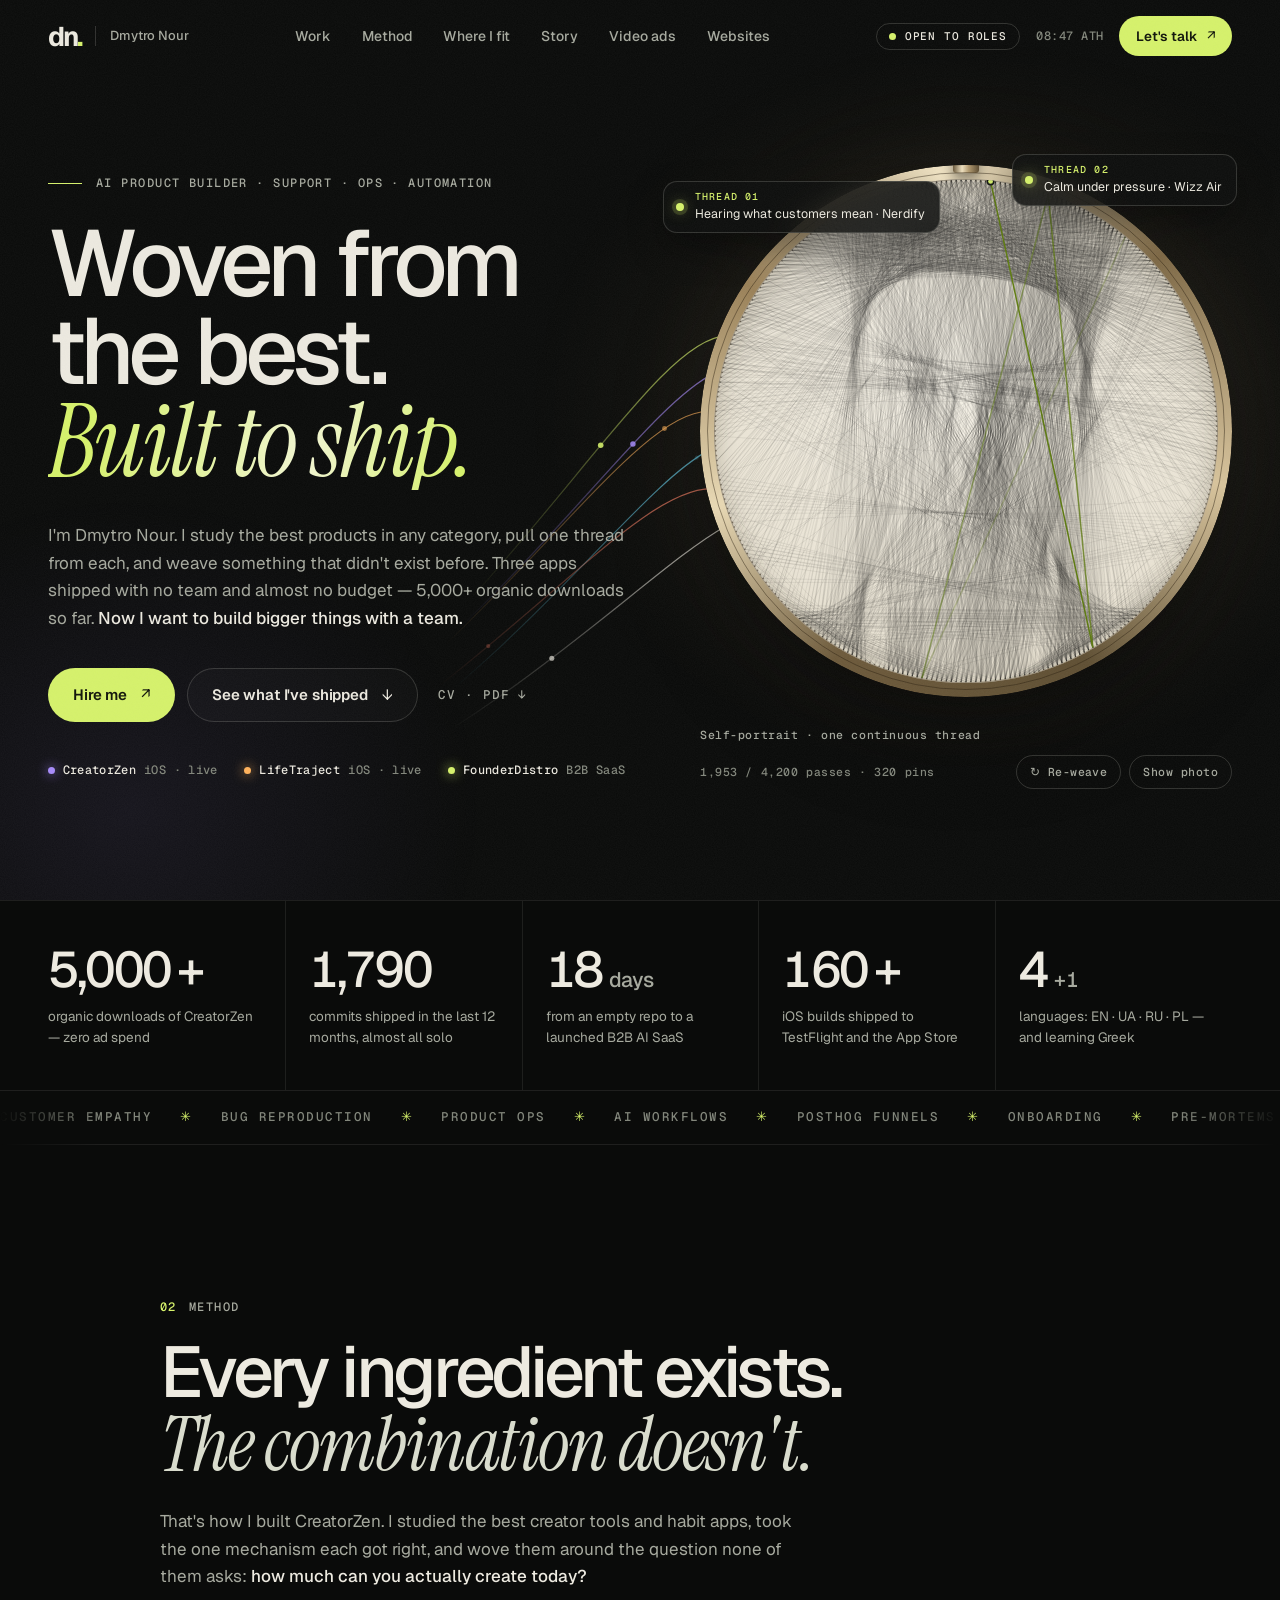
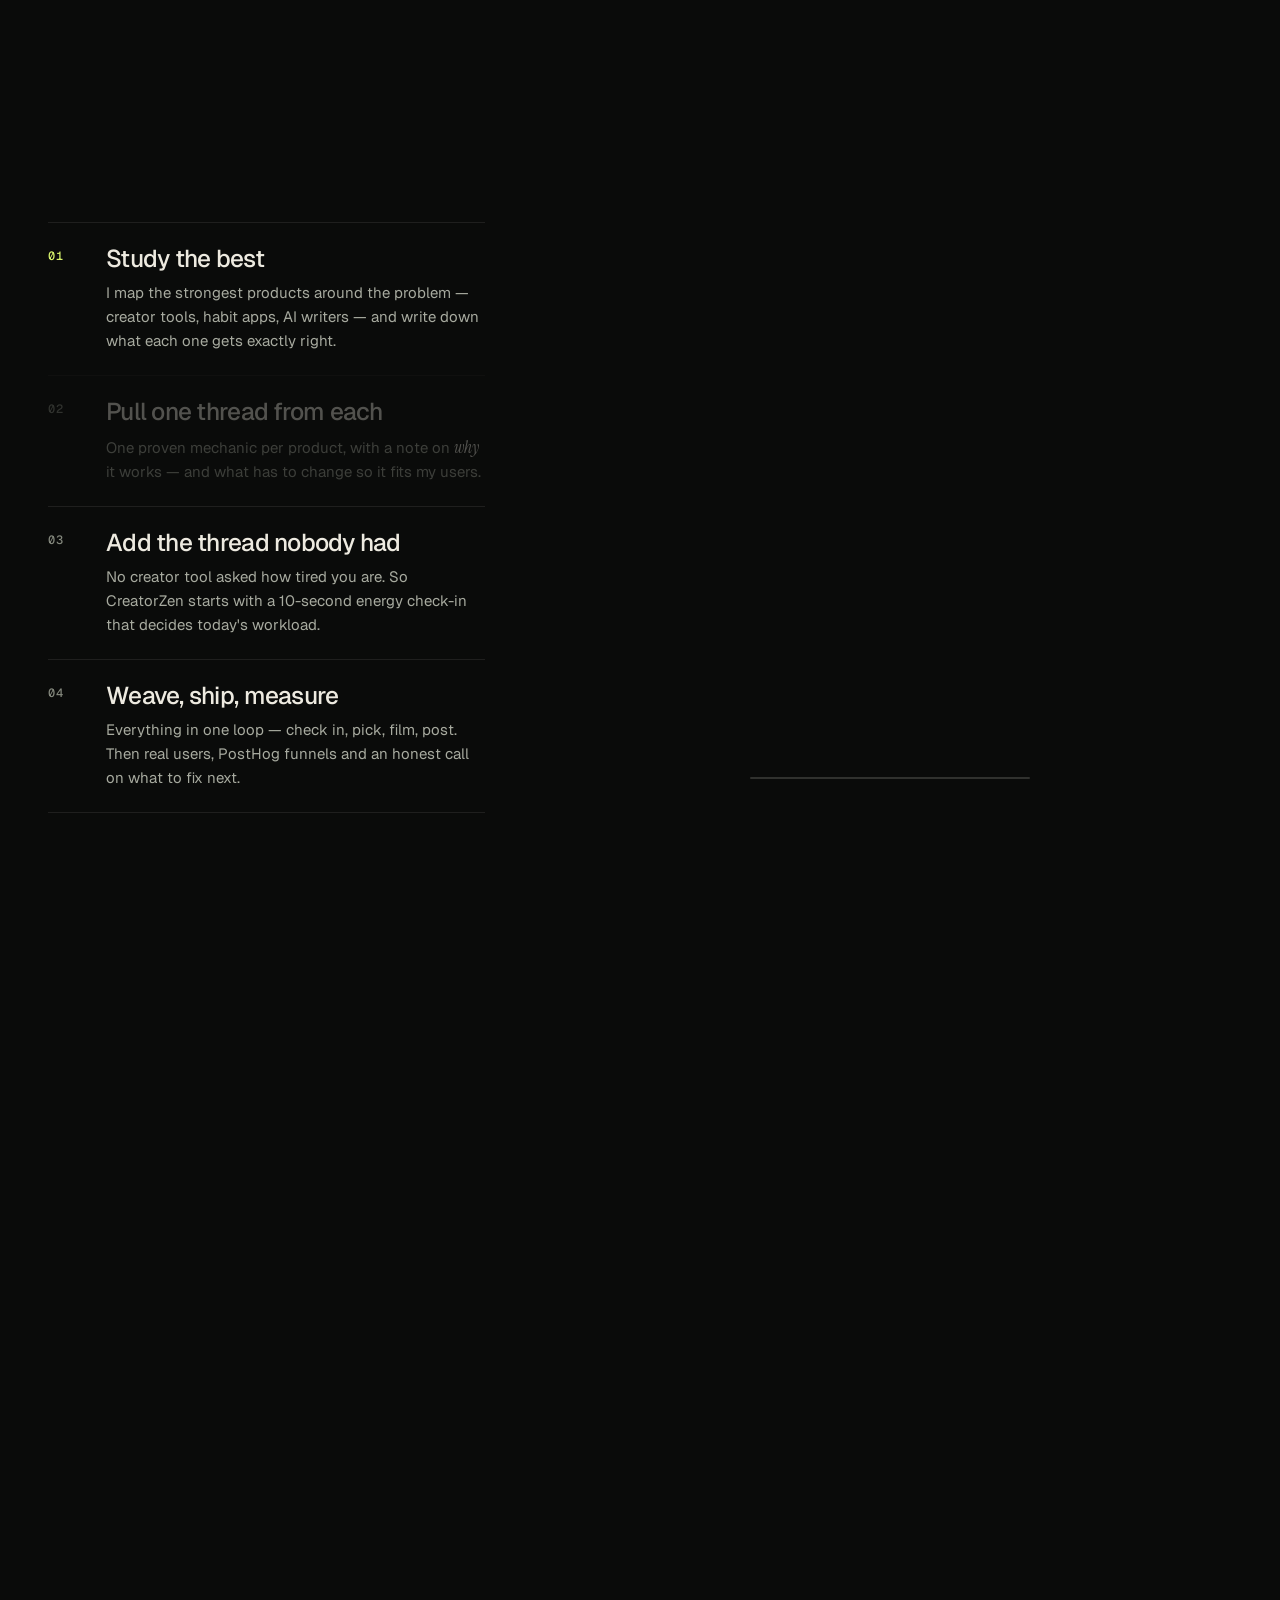
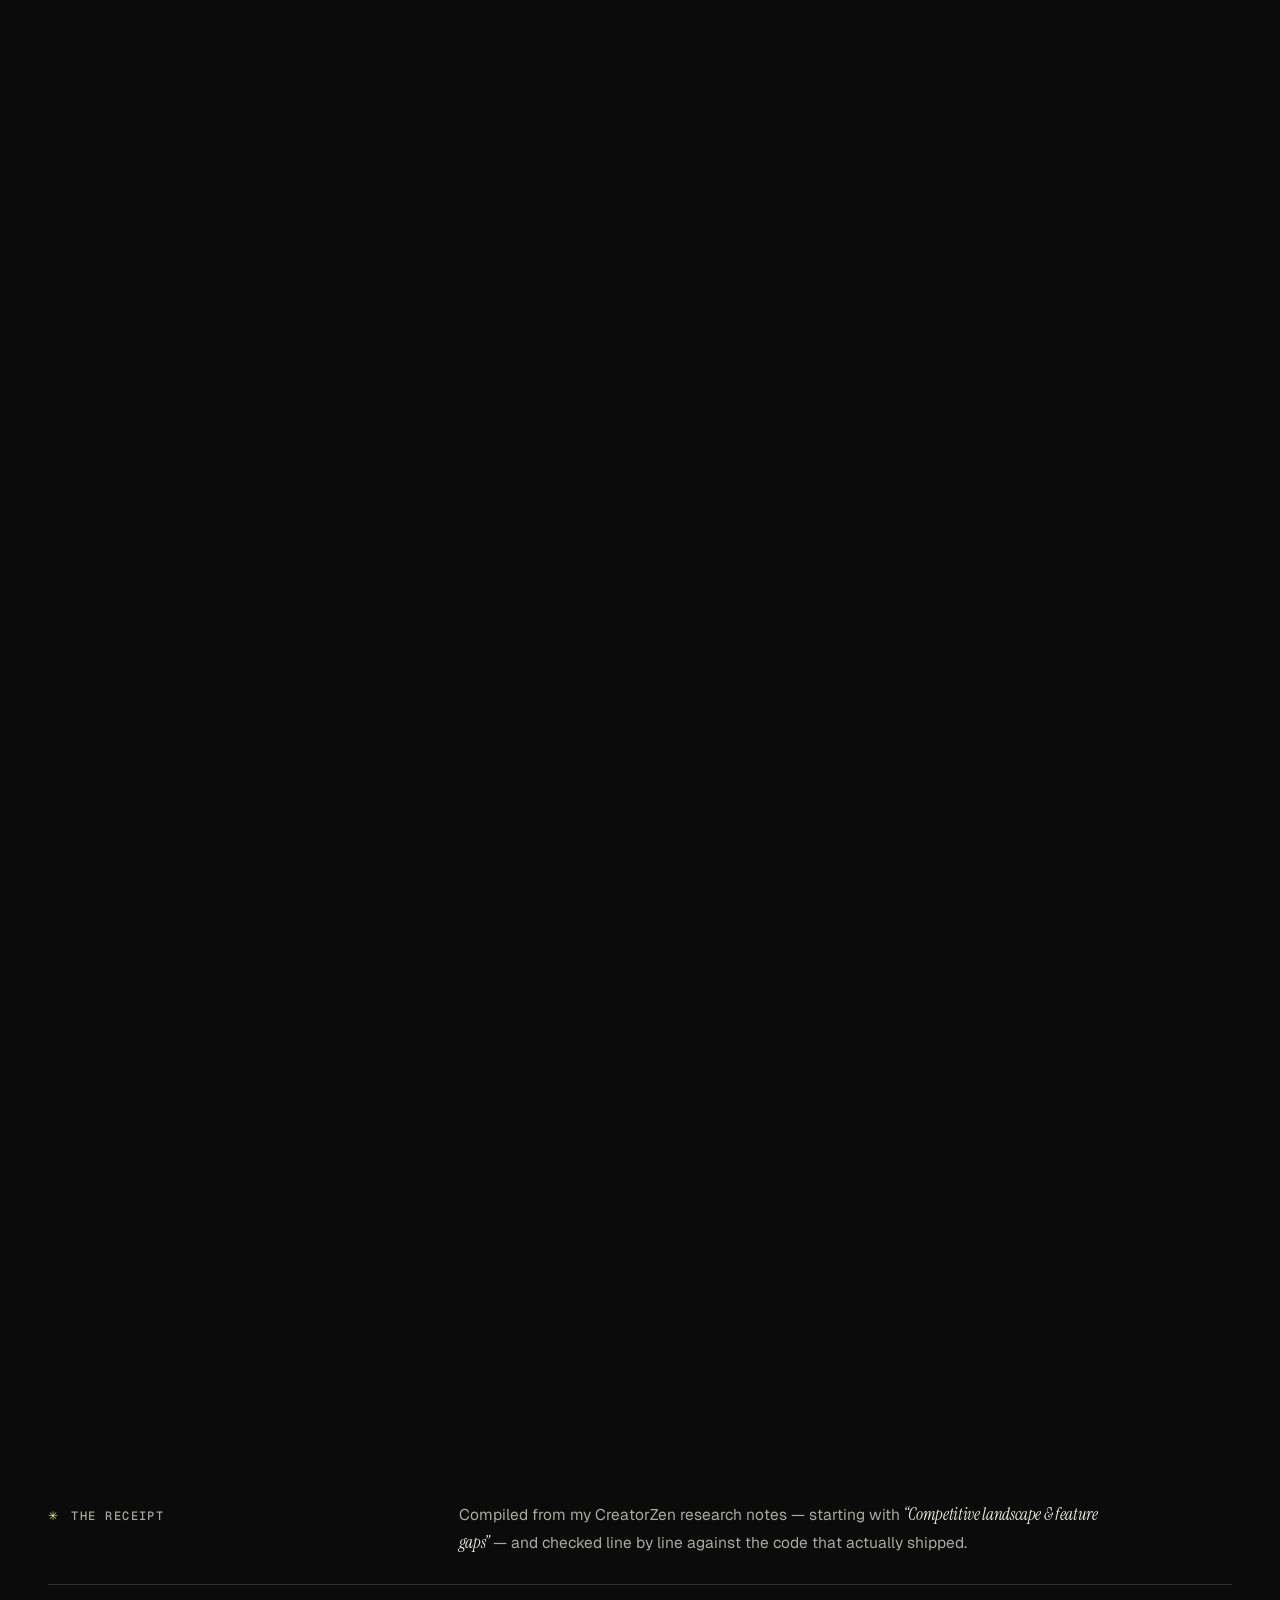
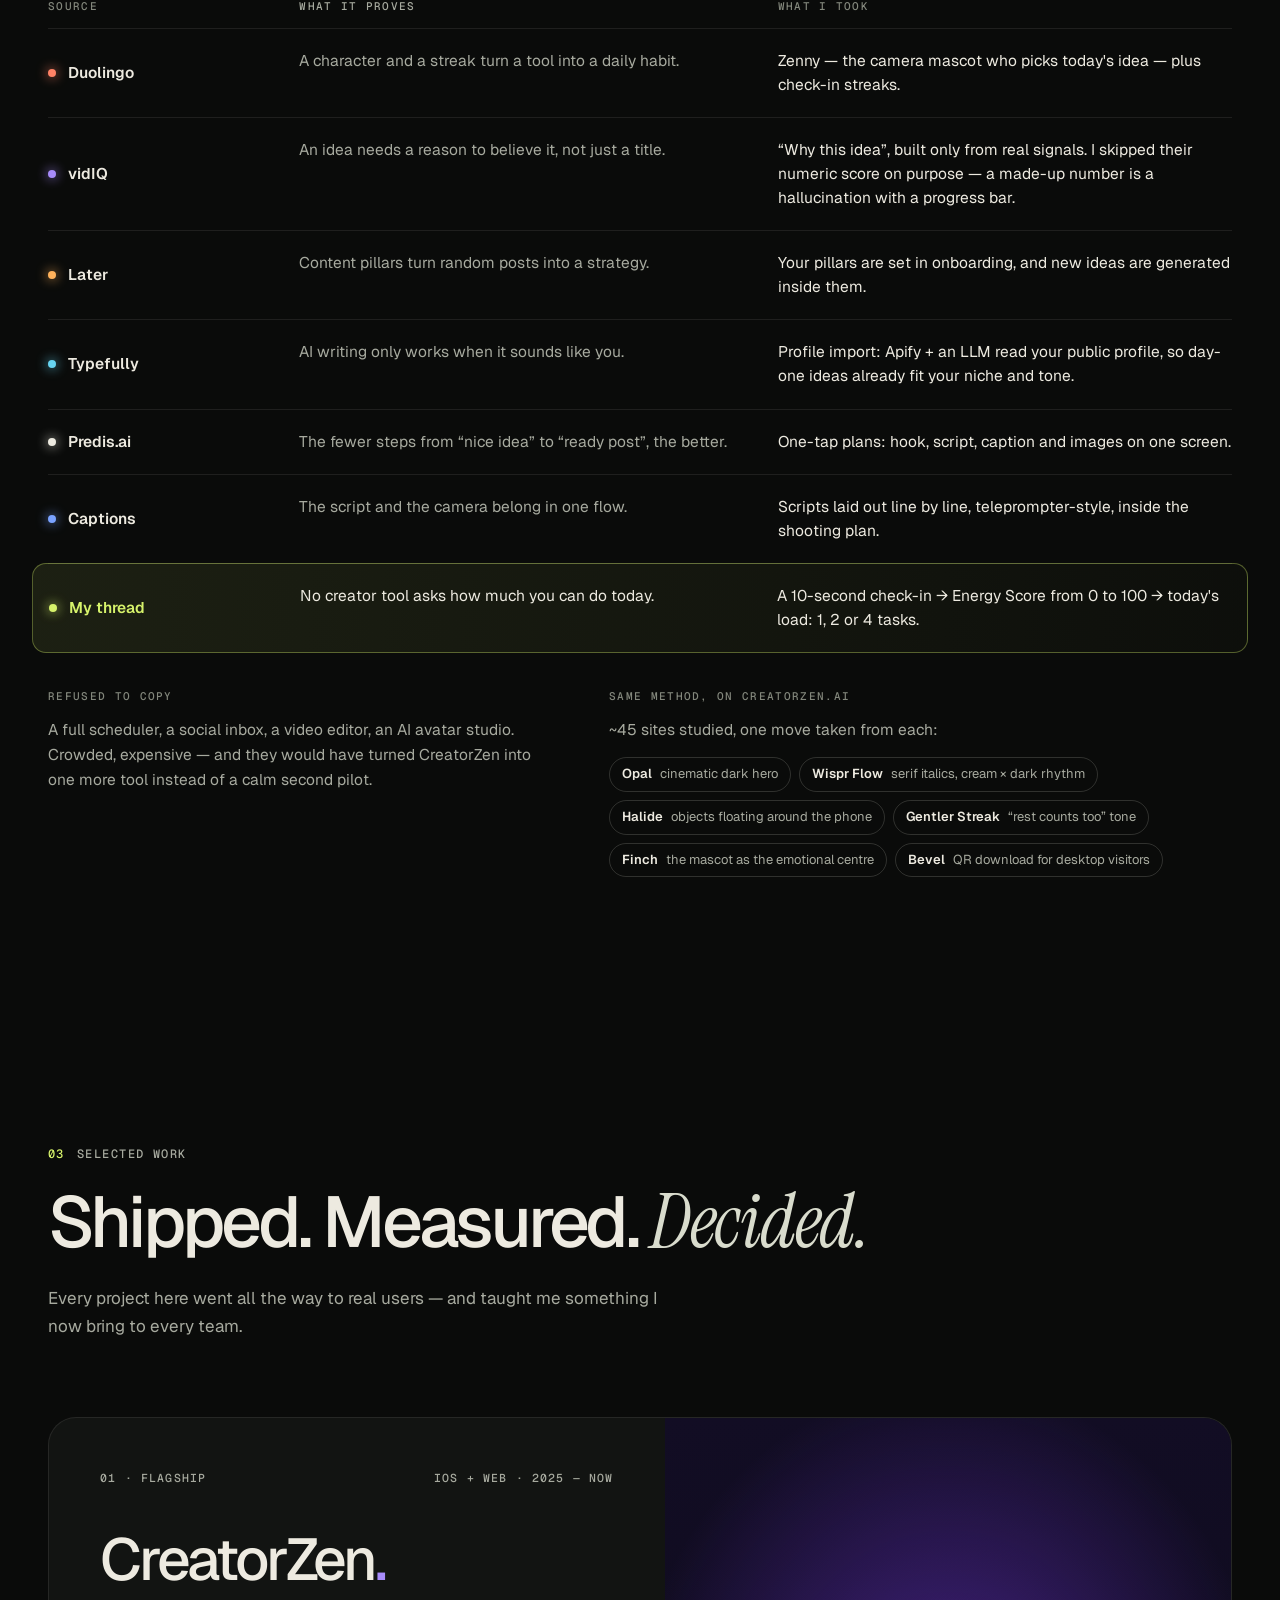
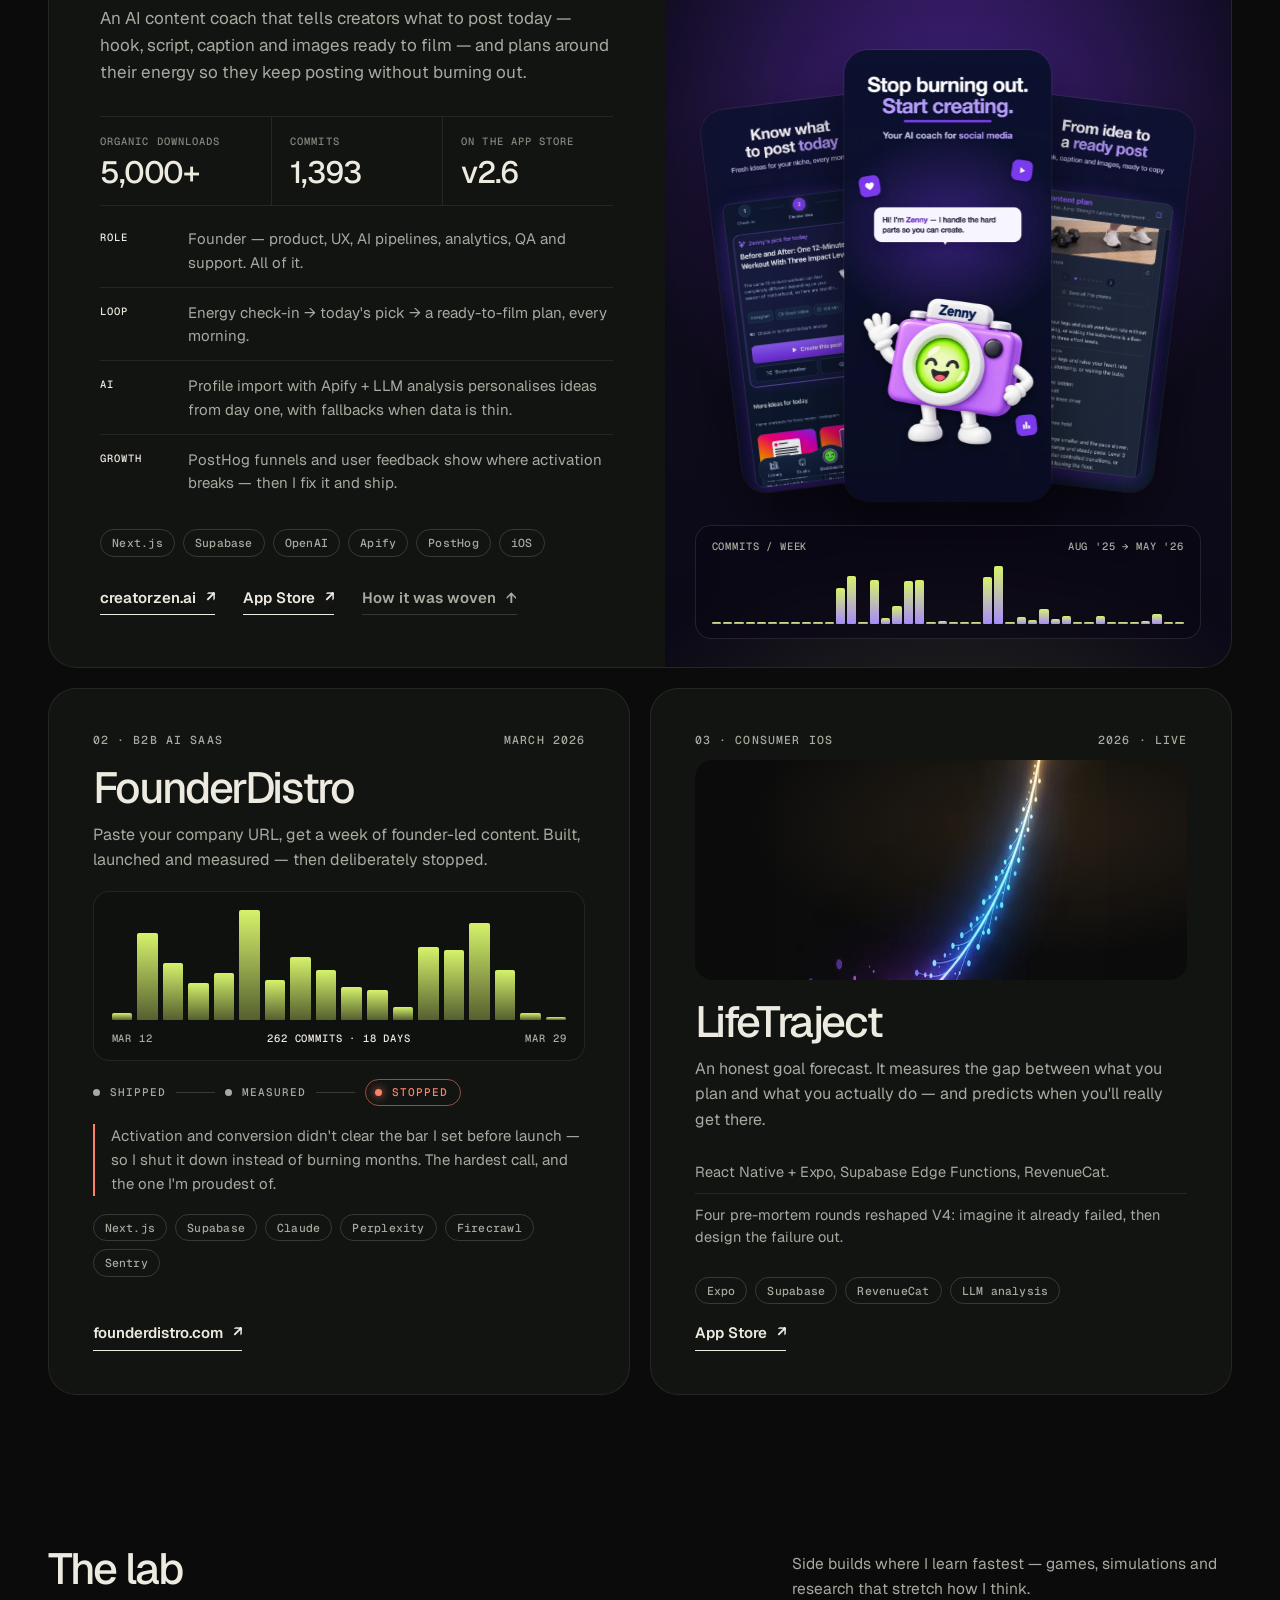
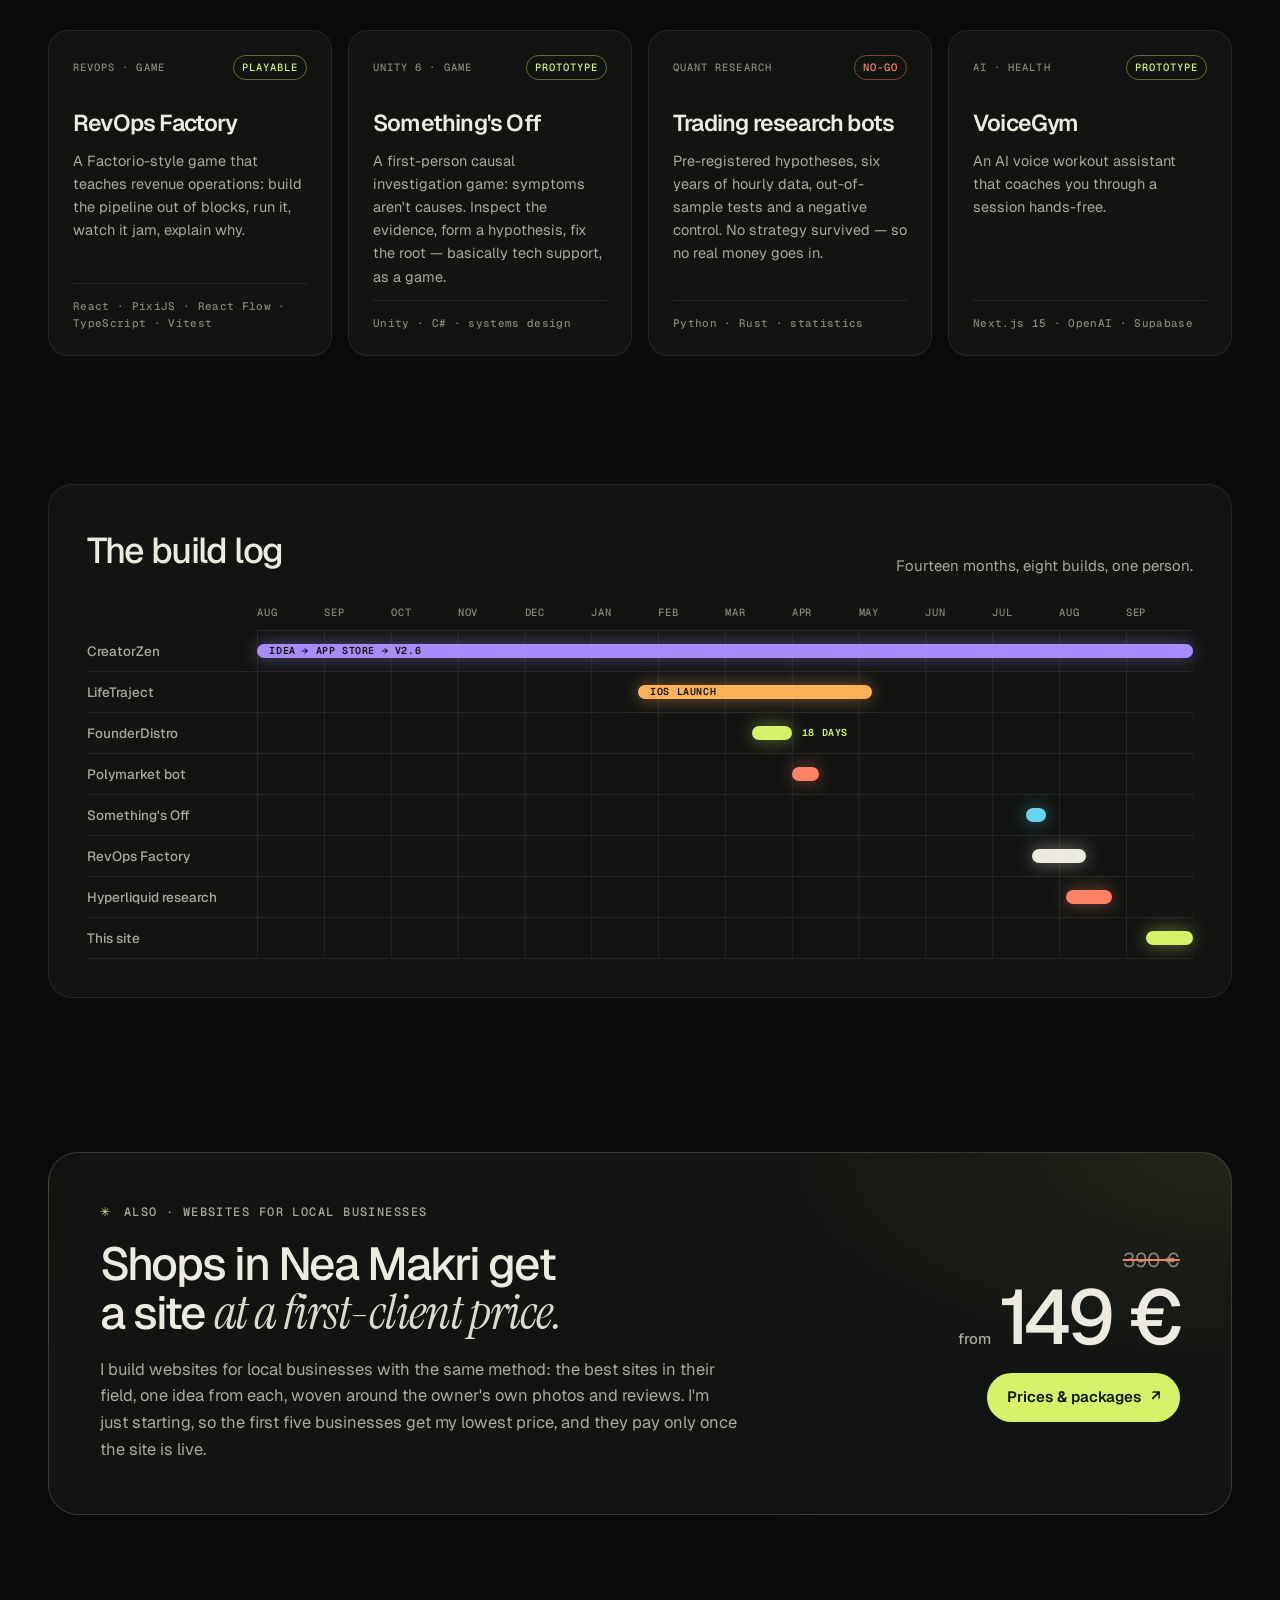
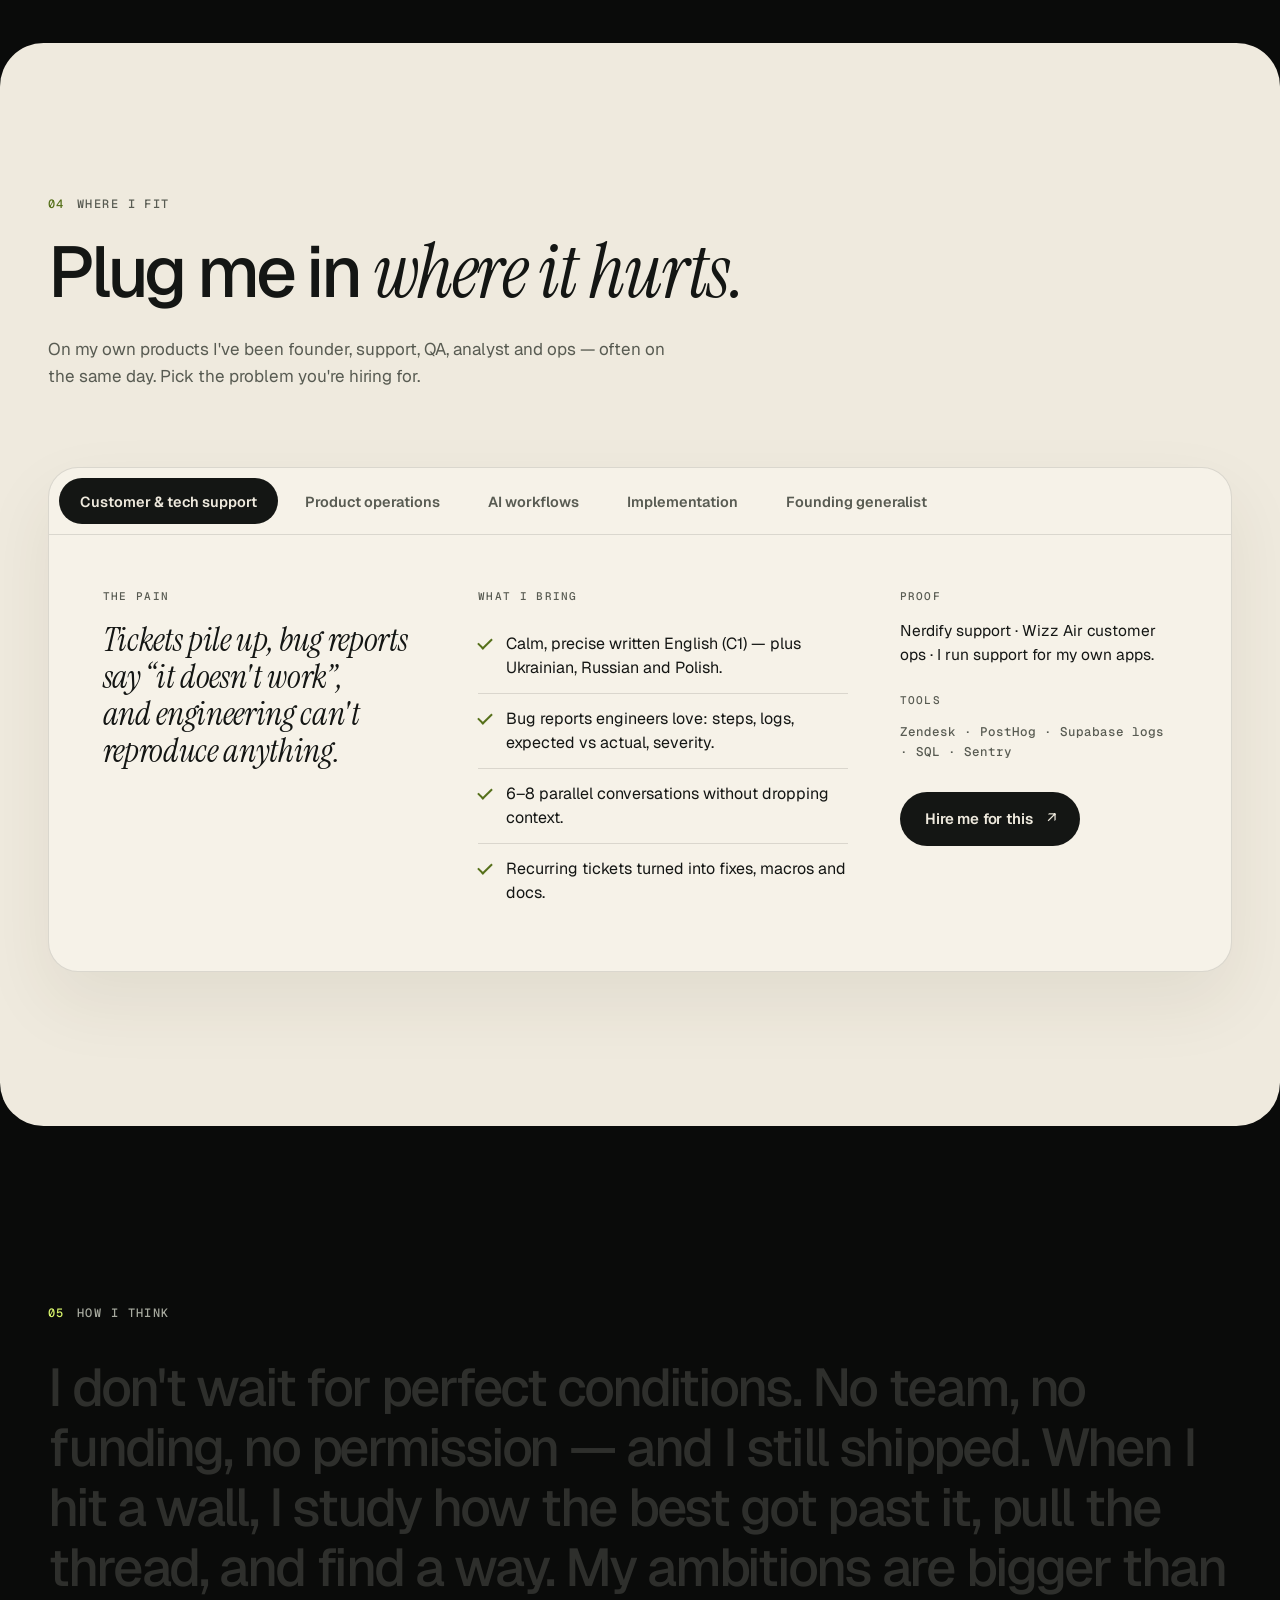
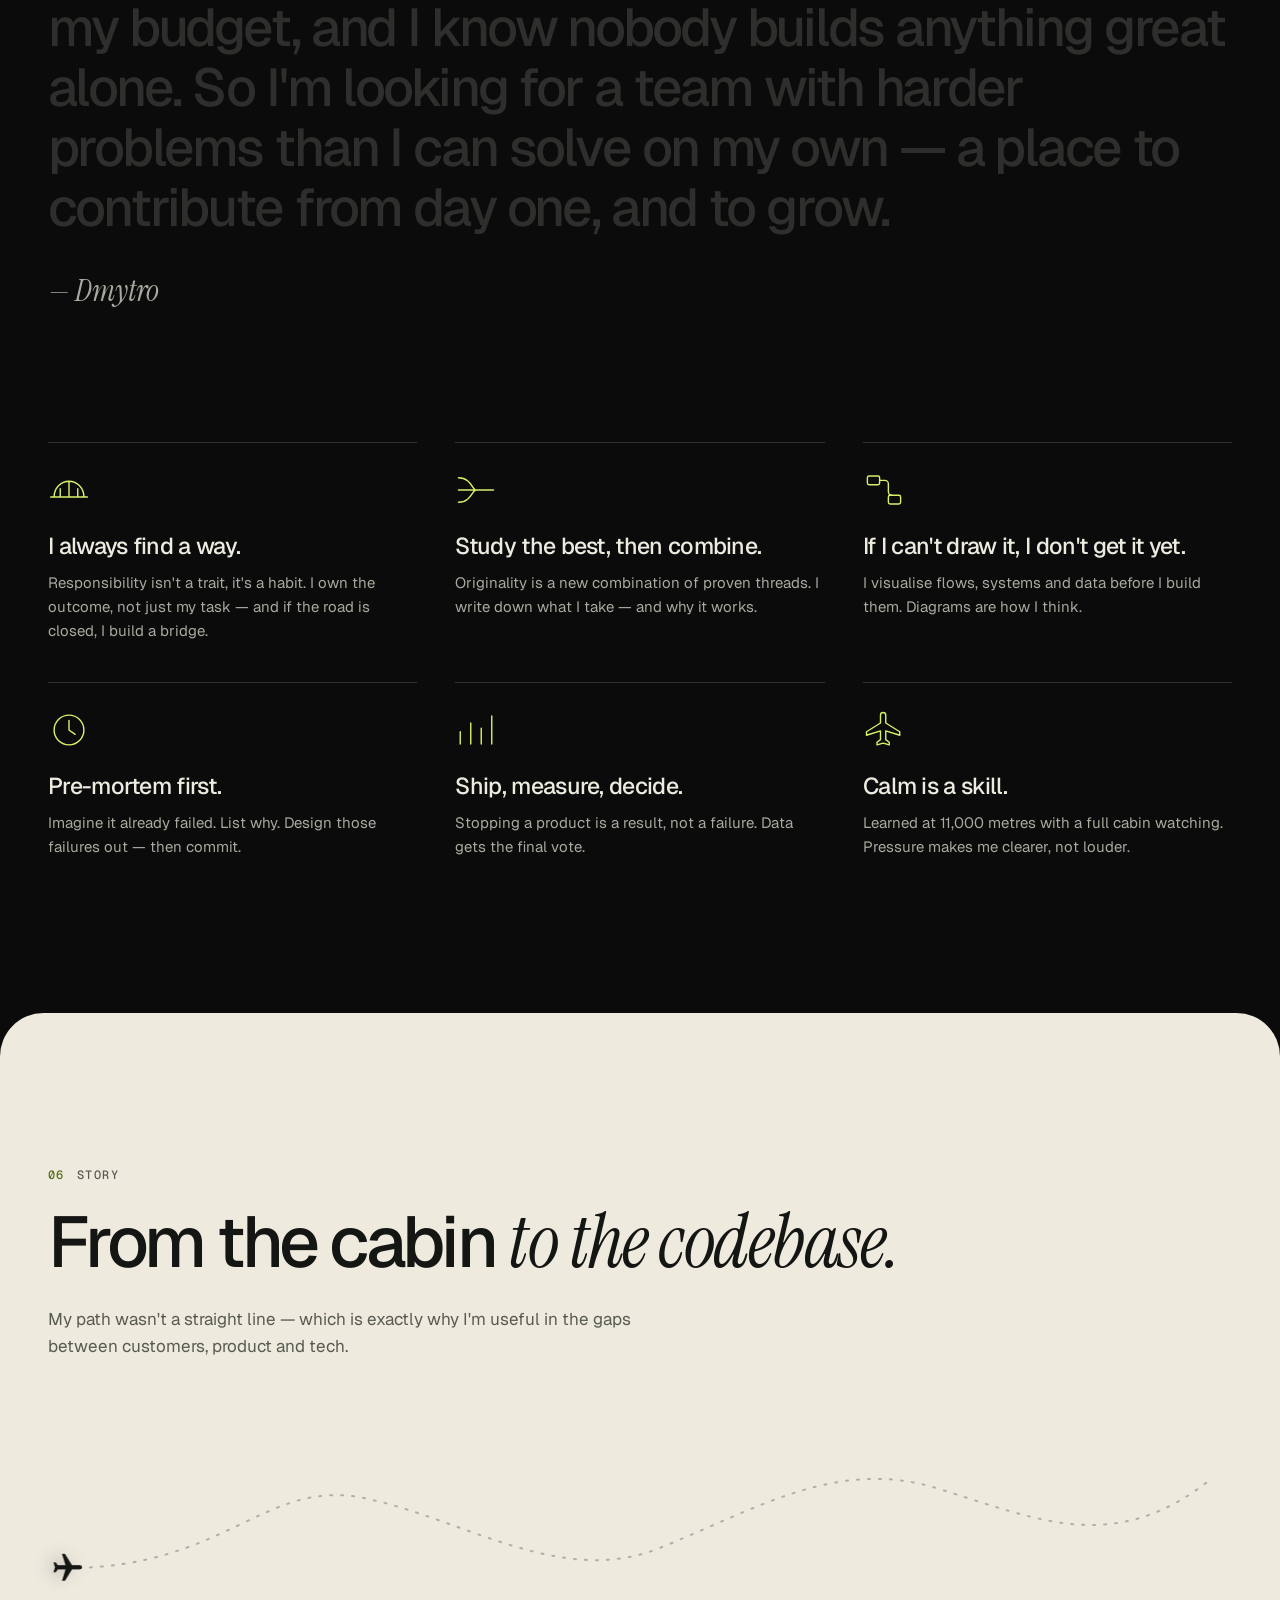
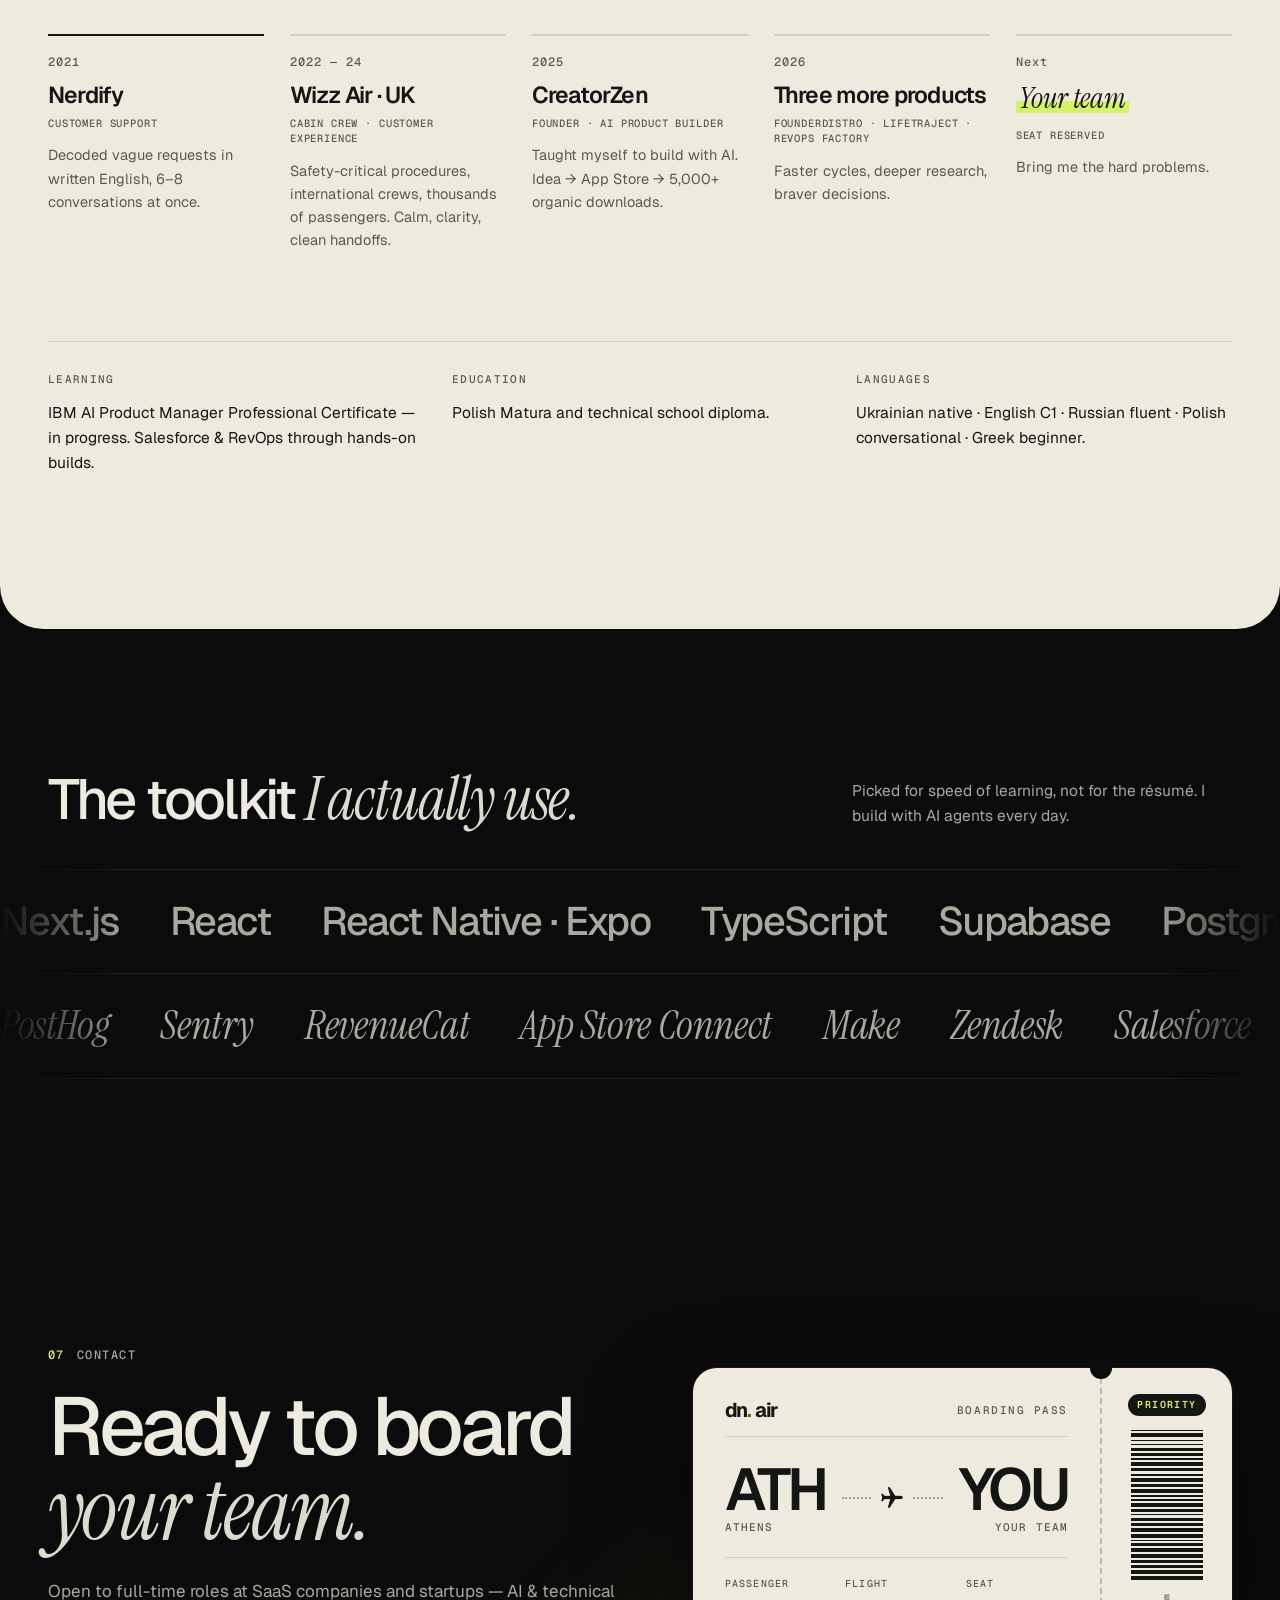
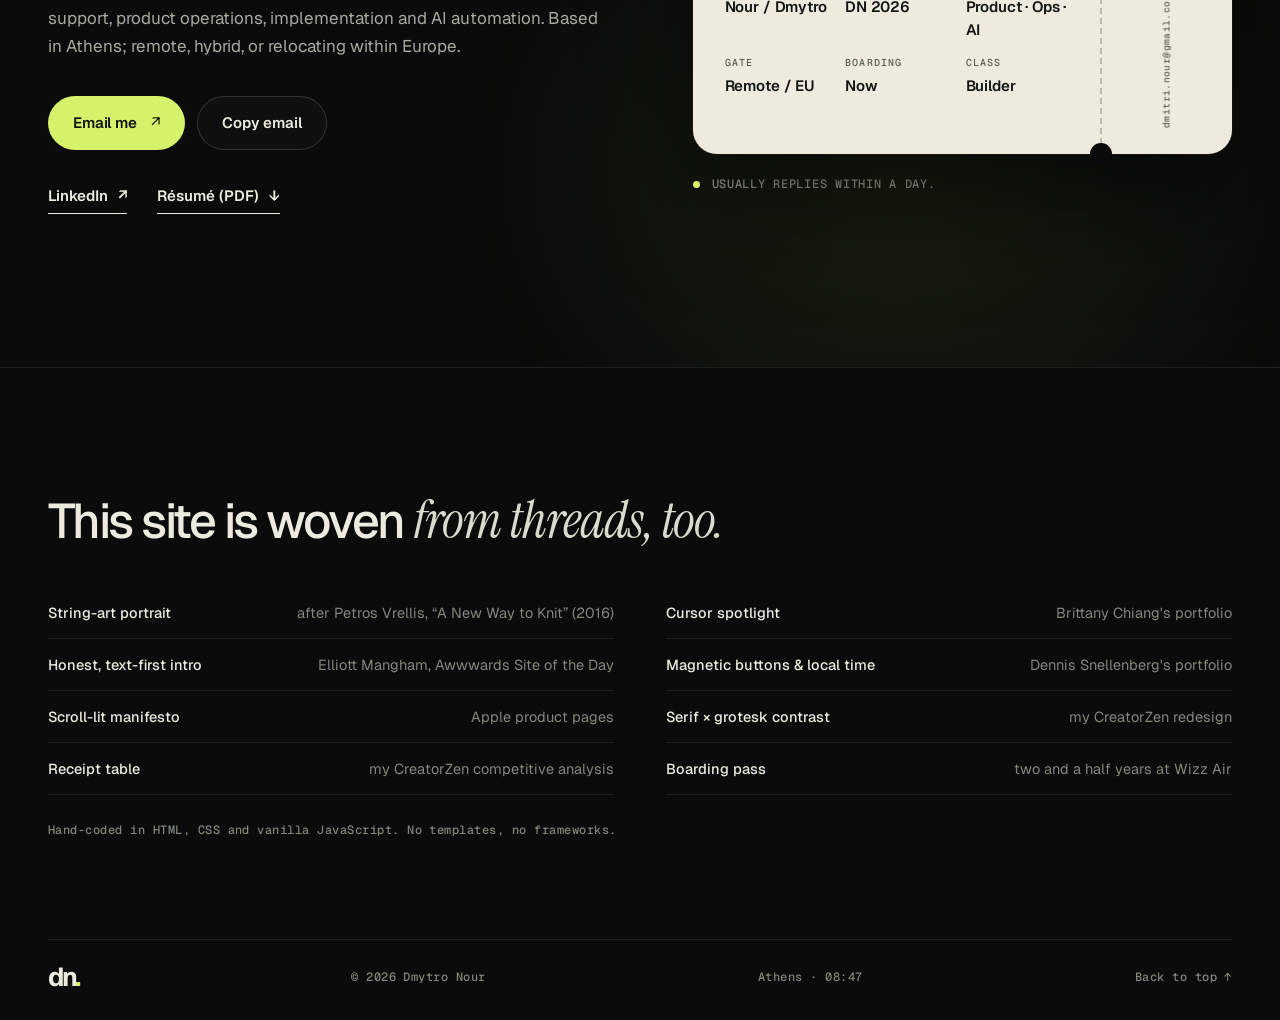
==== commit 5a56527b: "Add /portfolio page with video ads for Upwork clients Five ads play muted on a wall of phones; each " ====
--- a/index.html
+++ b/index.html
@@ -57,6 +57,7 @@
           <a href="#method">Method</a>
           <a href="#fit">Where I fit</a>
           <a href="#story">Story</a>
+          <a href="/portfolio">Video ads</a>
           <a href="/websites">Websites</a>
         </nav>
         <div class="header-meta">
@@ -76,6 +77,7 @@
           <a href="#story"><span>04</span>Story</a>
           <a href="#contact"><span>05</span>Contact</a>
           <a href="/websites"><span>06</span>Websites</a>
+          <a href="/portfolio"><span>07</span>Video ads</a>
           <a class="mobile-menu-cv" href="assets/Dmytro_Nour_Resume.pdf" type="application/pdf" download="Dmytro_Nour_Resume.pdf">Download CV (PDF) <span aria-hidden="true">↓</span></a>
           <p class="mobile-menu-foot"><span class="pulse" aria-hidden="true"></span>Open to roles · Athens · Remote / EU</p>
         </nav>
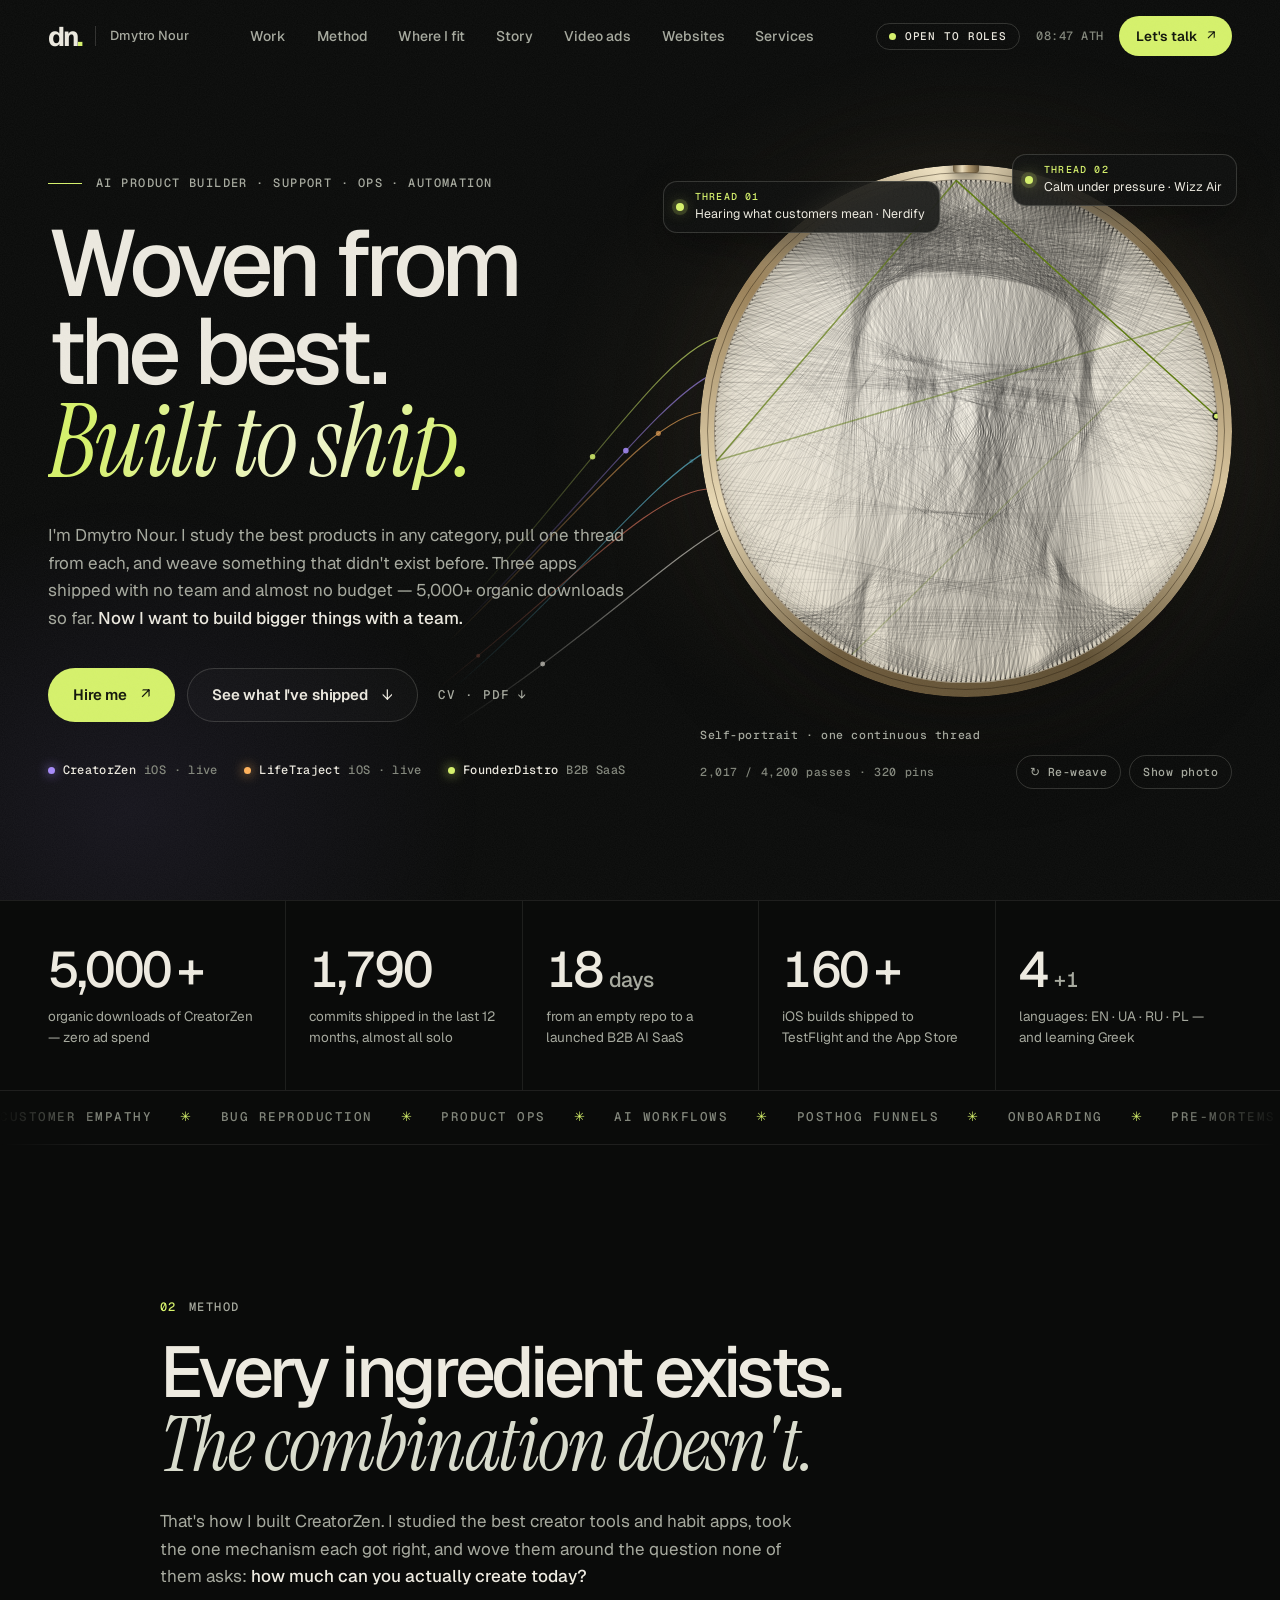
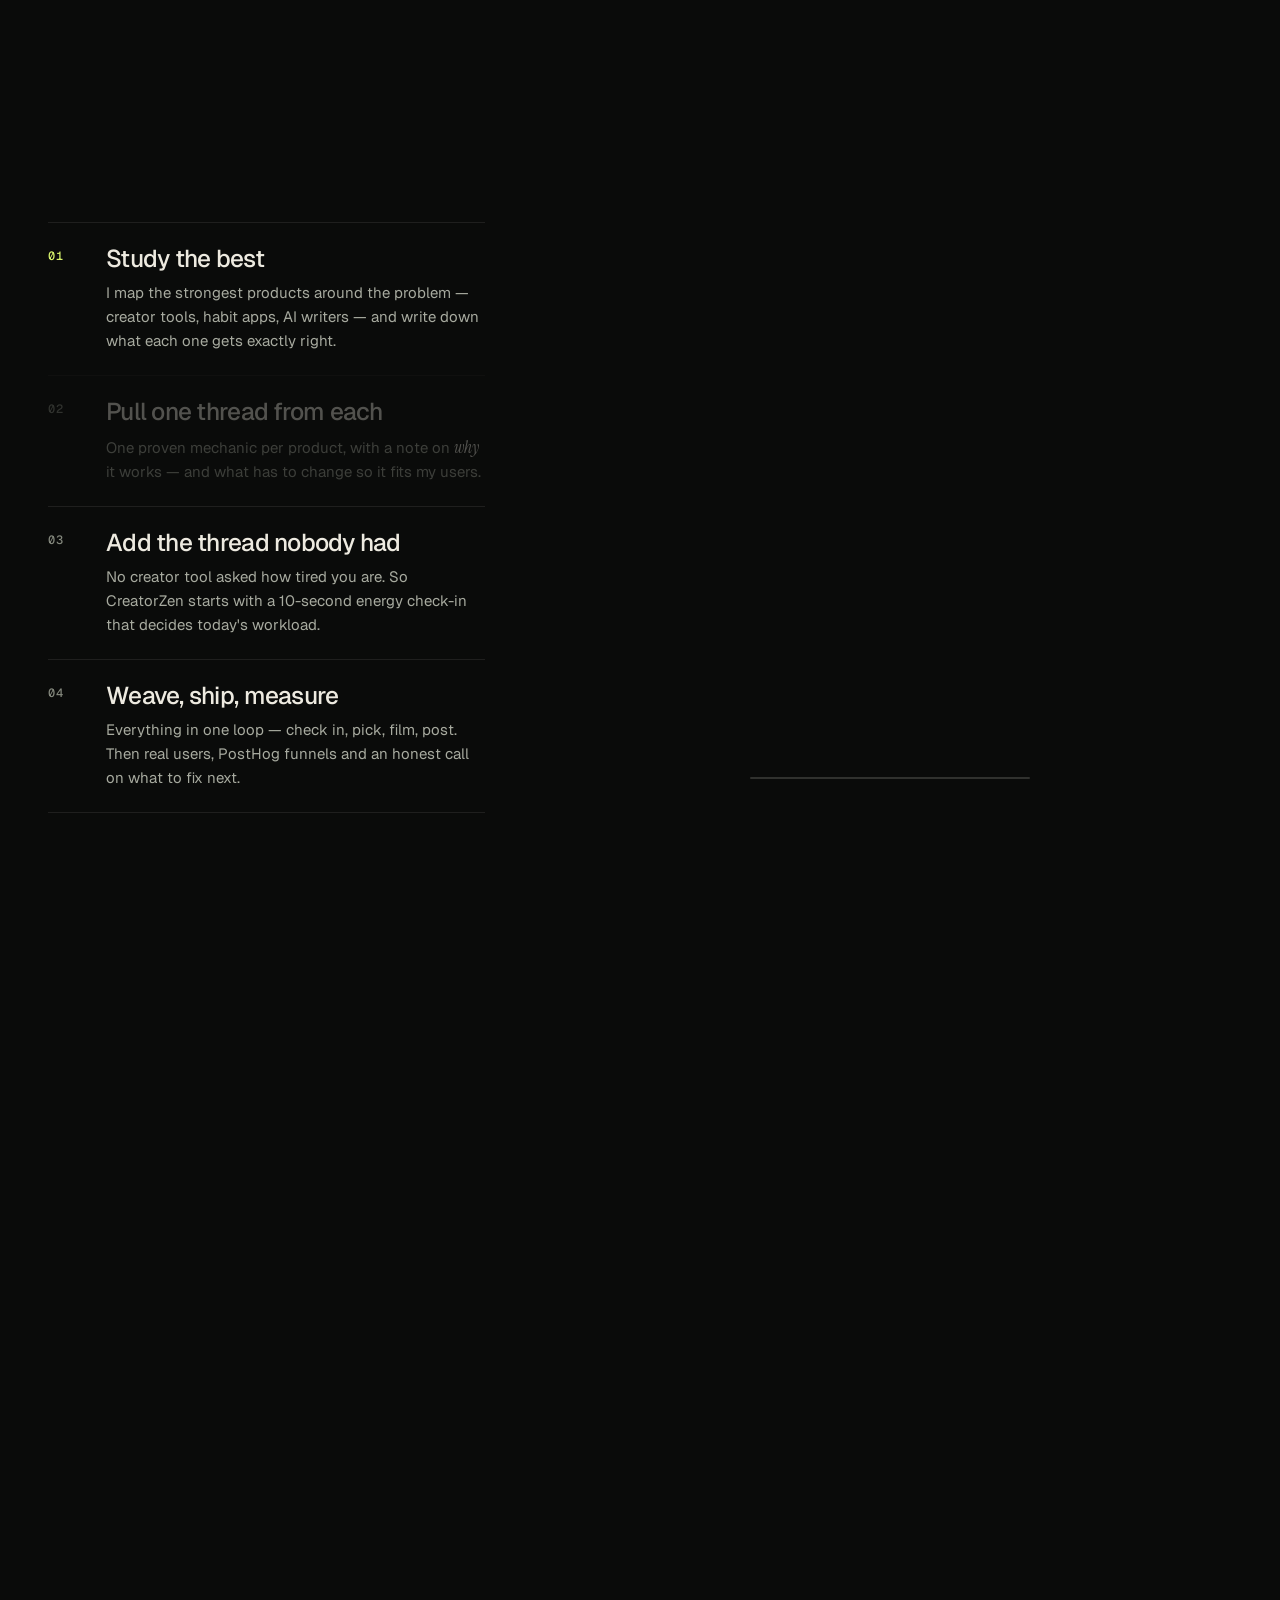
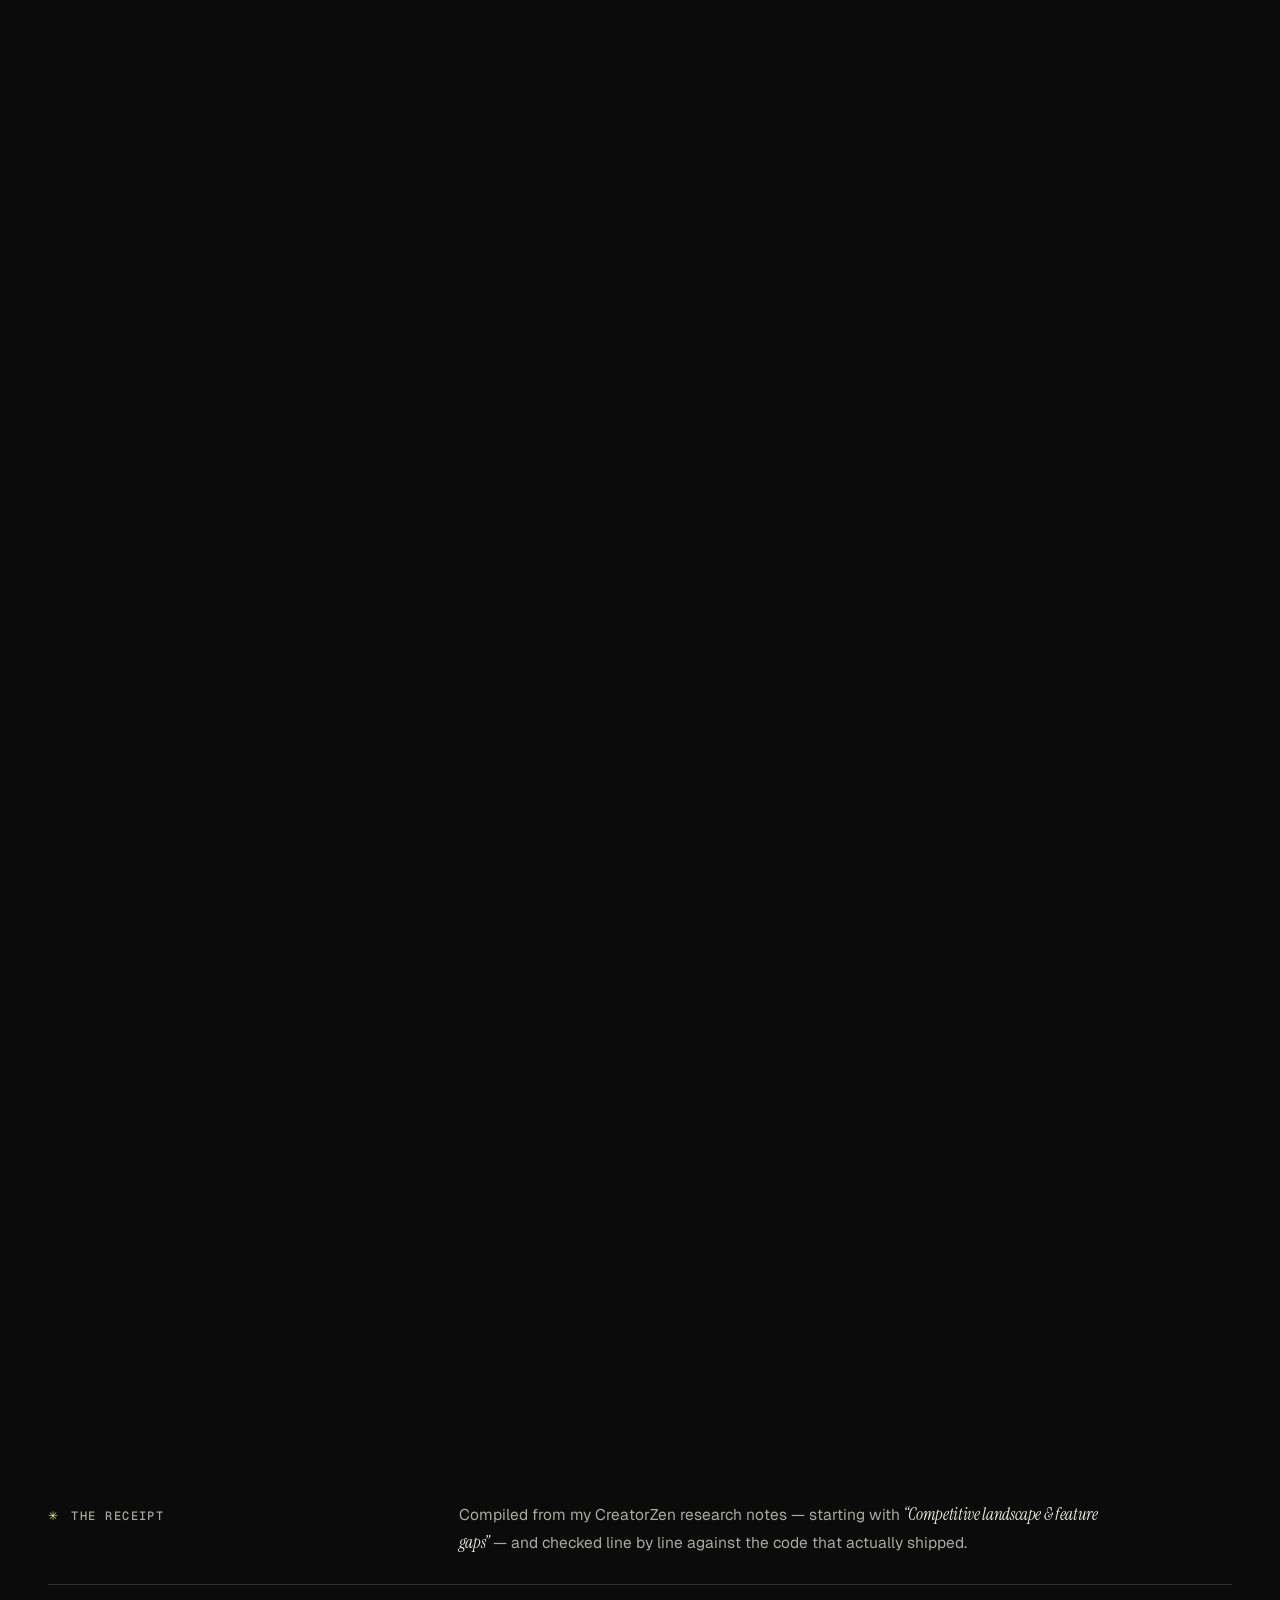
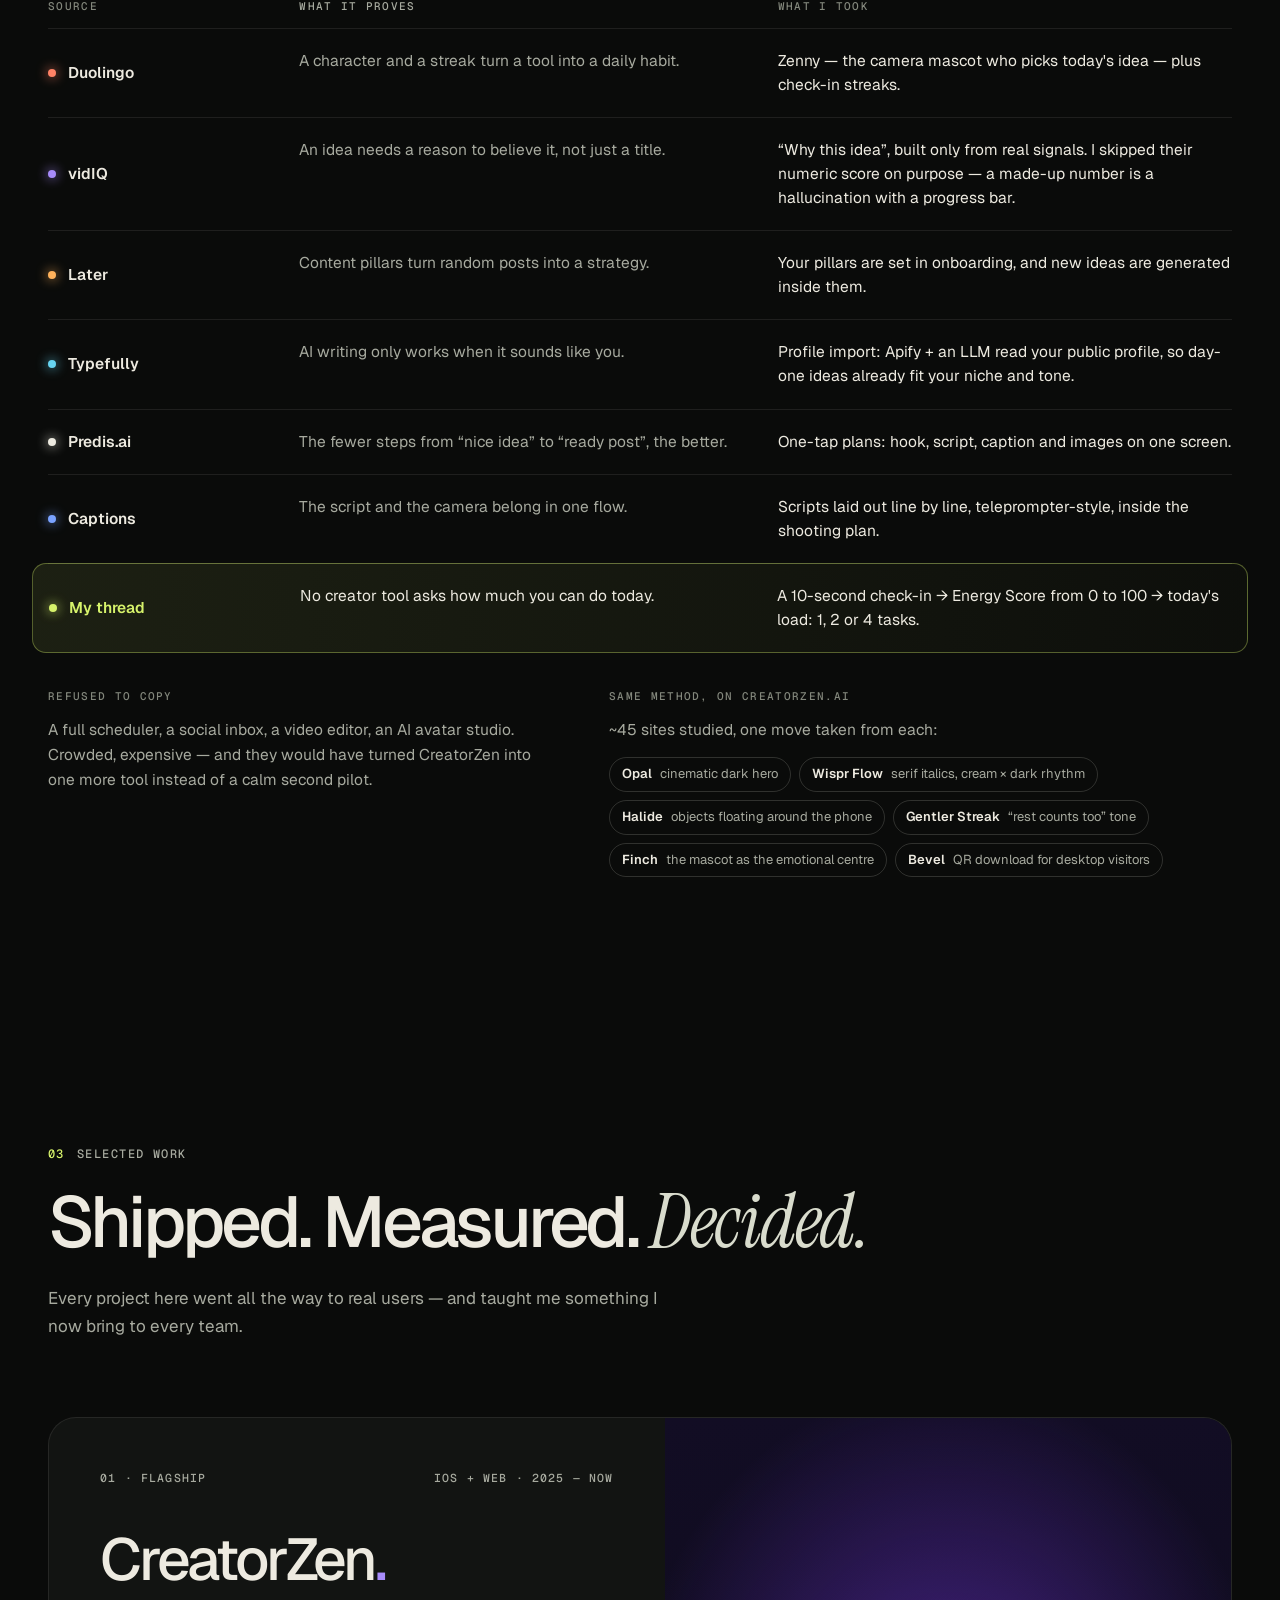
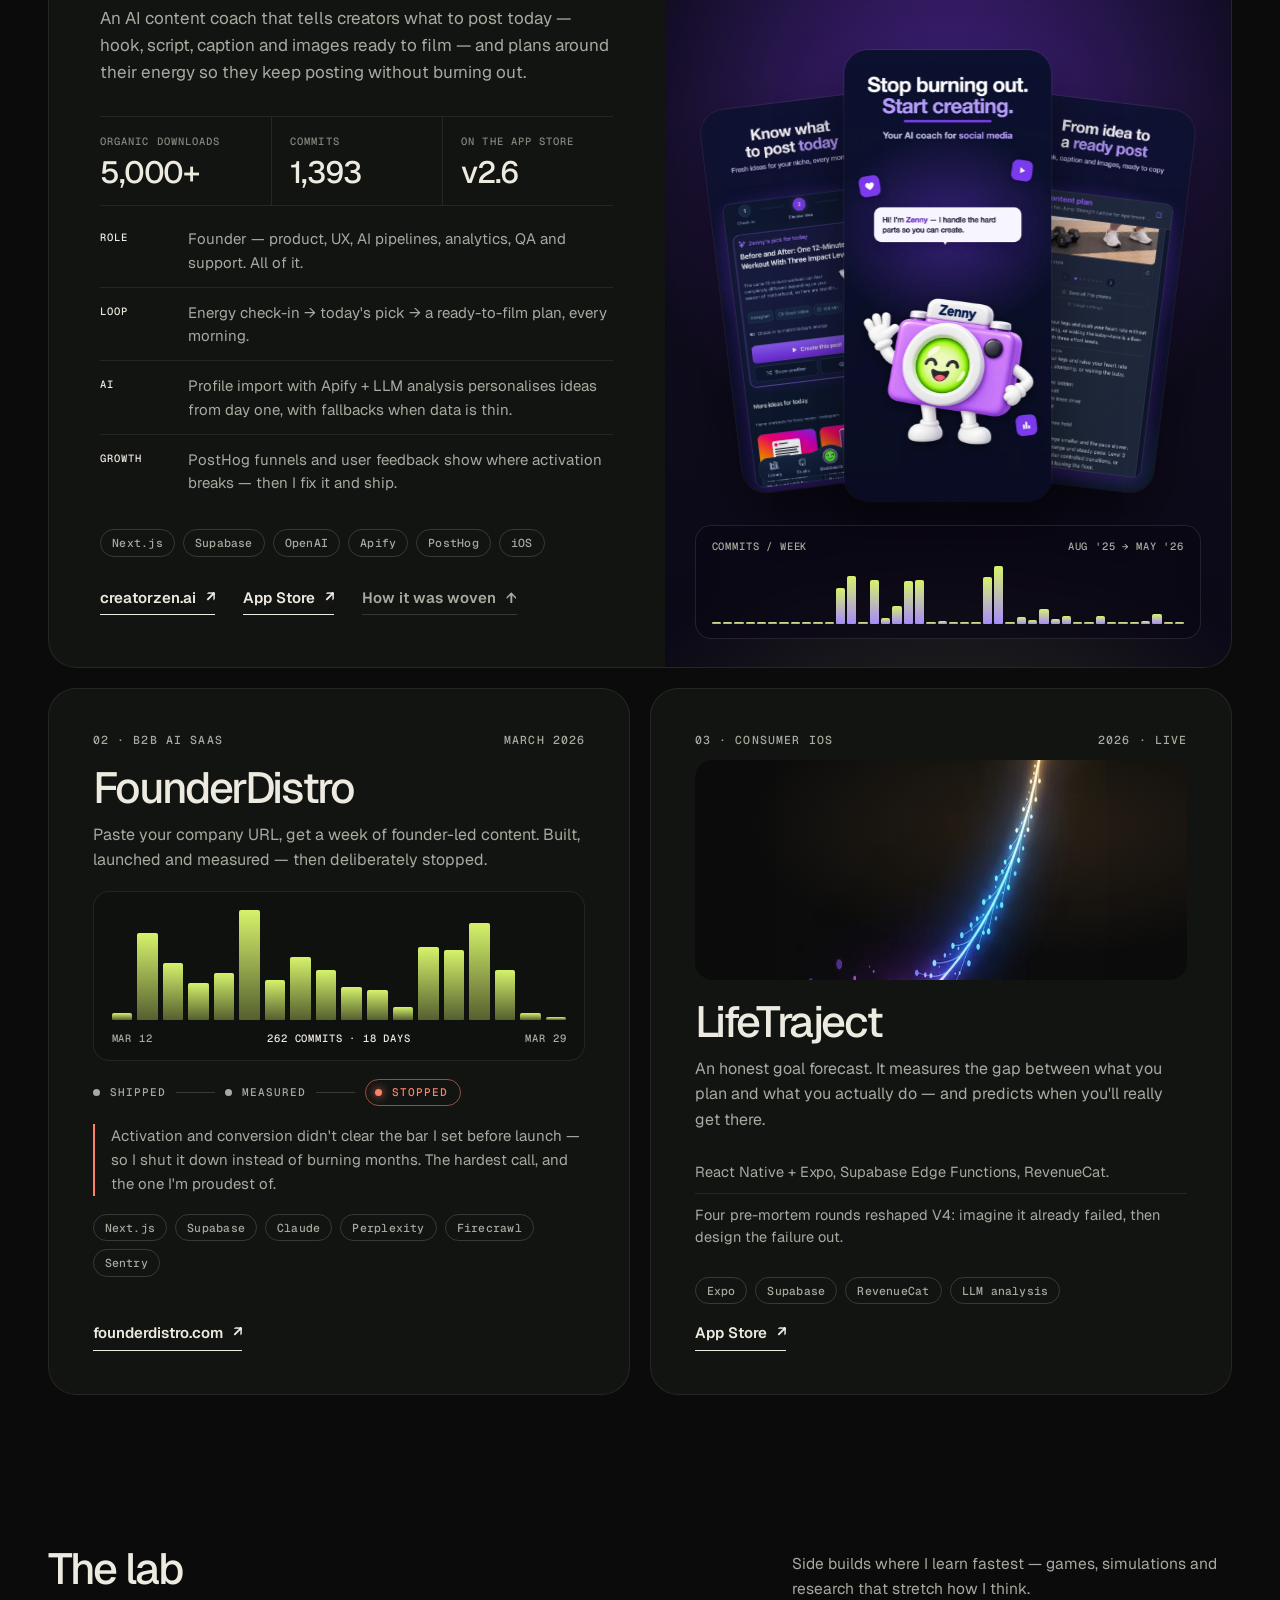
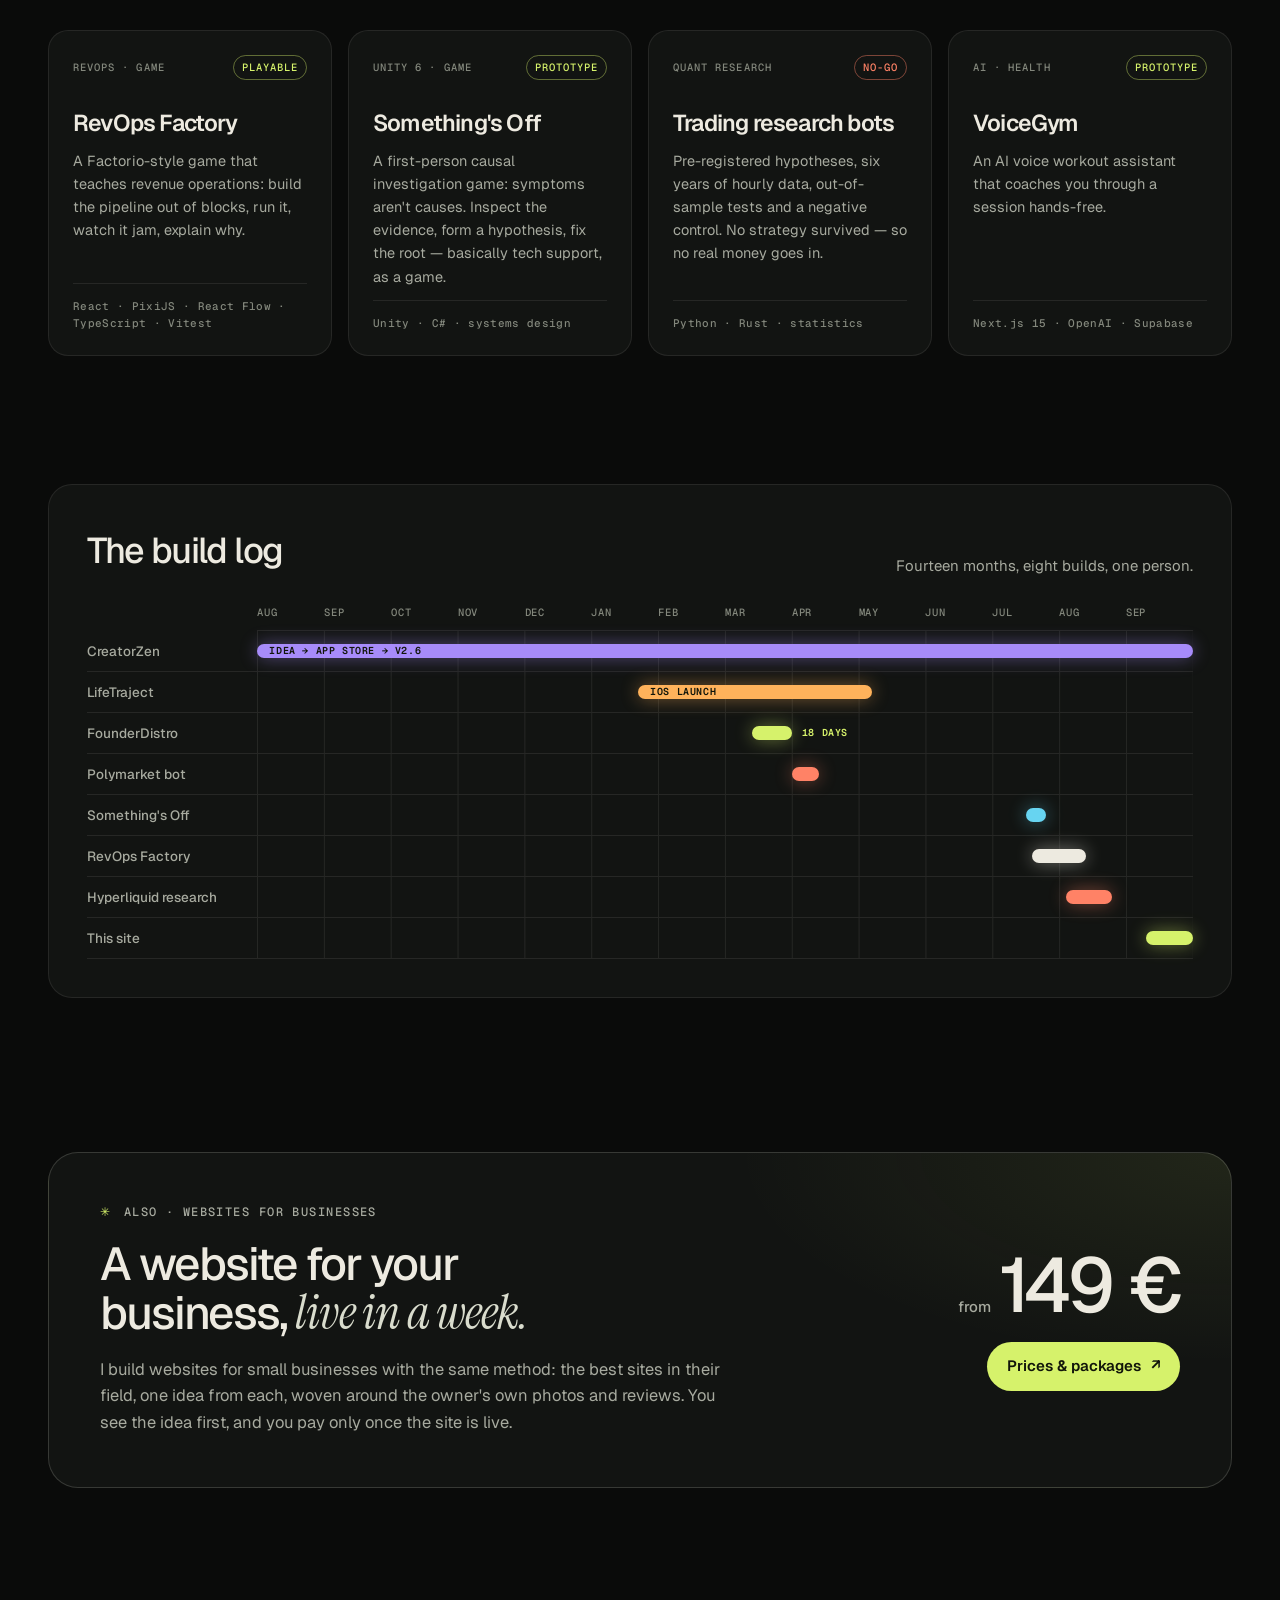
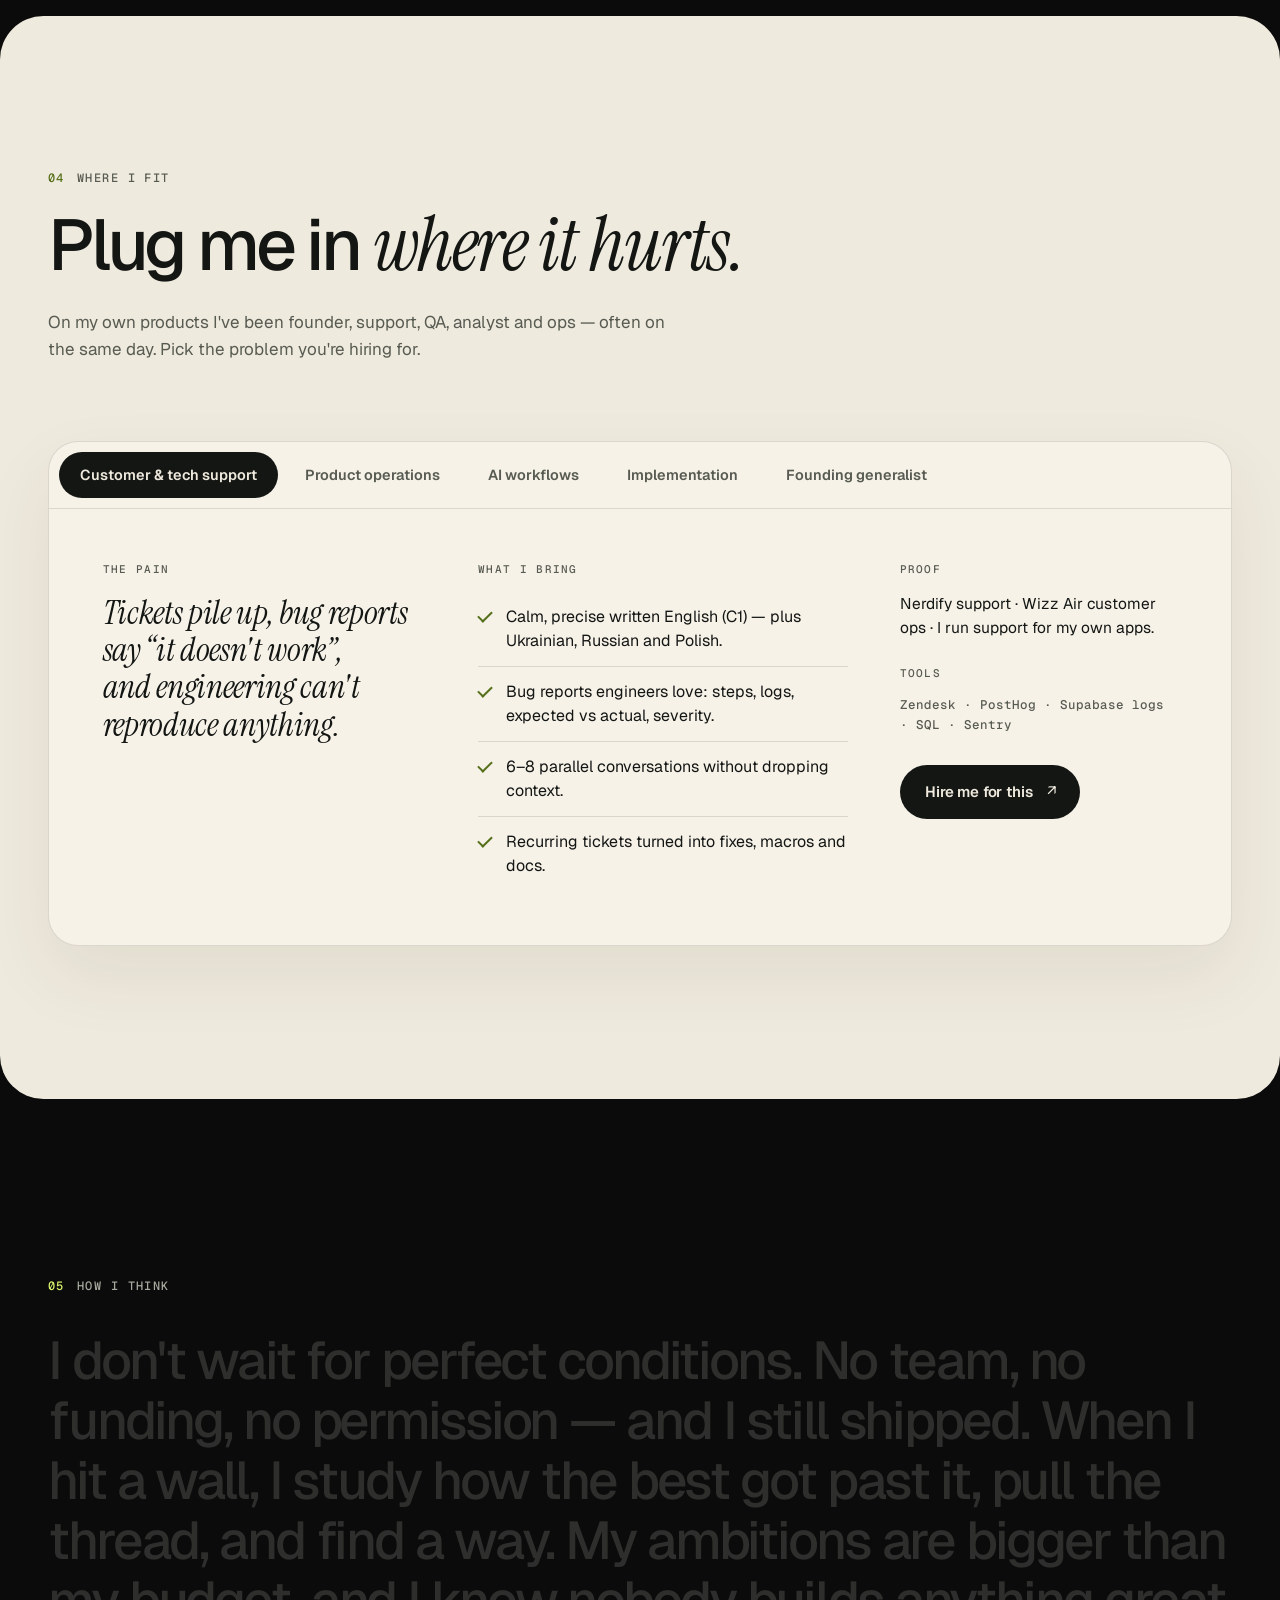
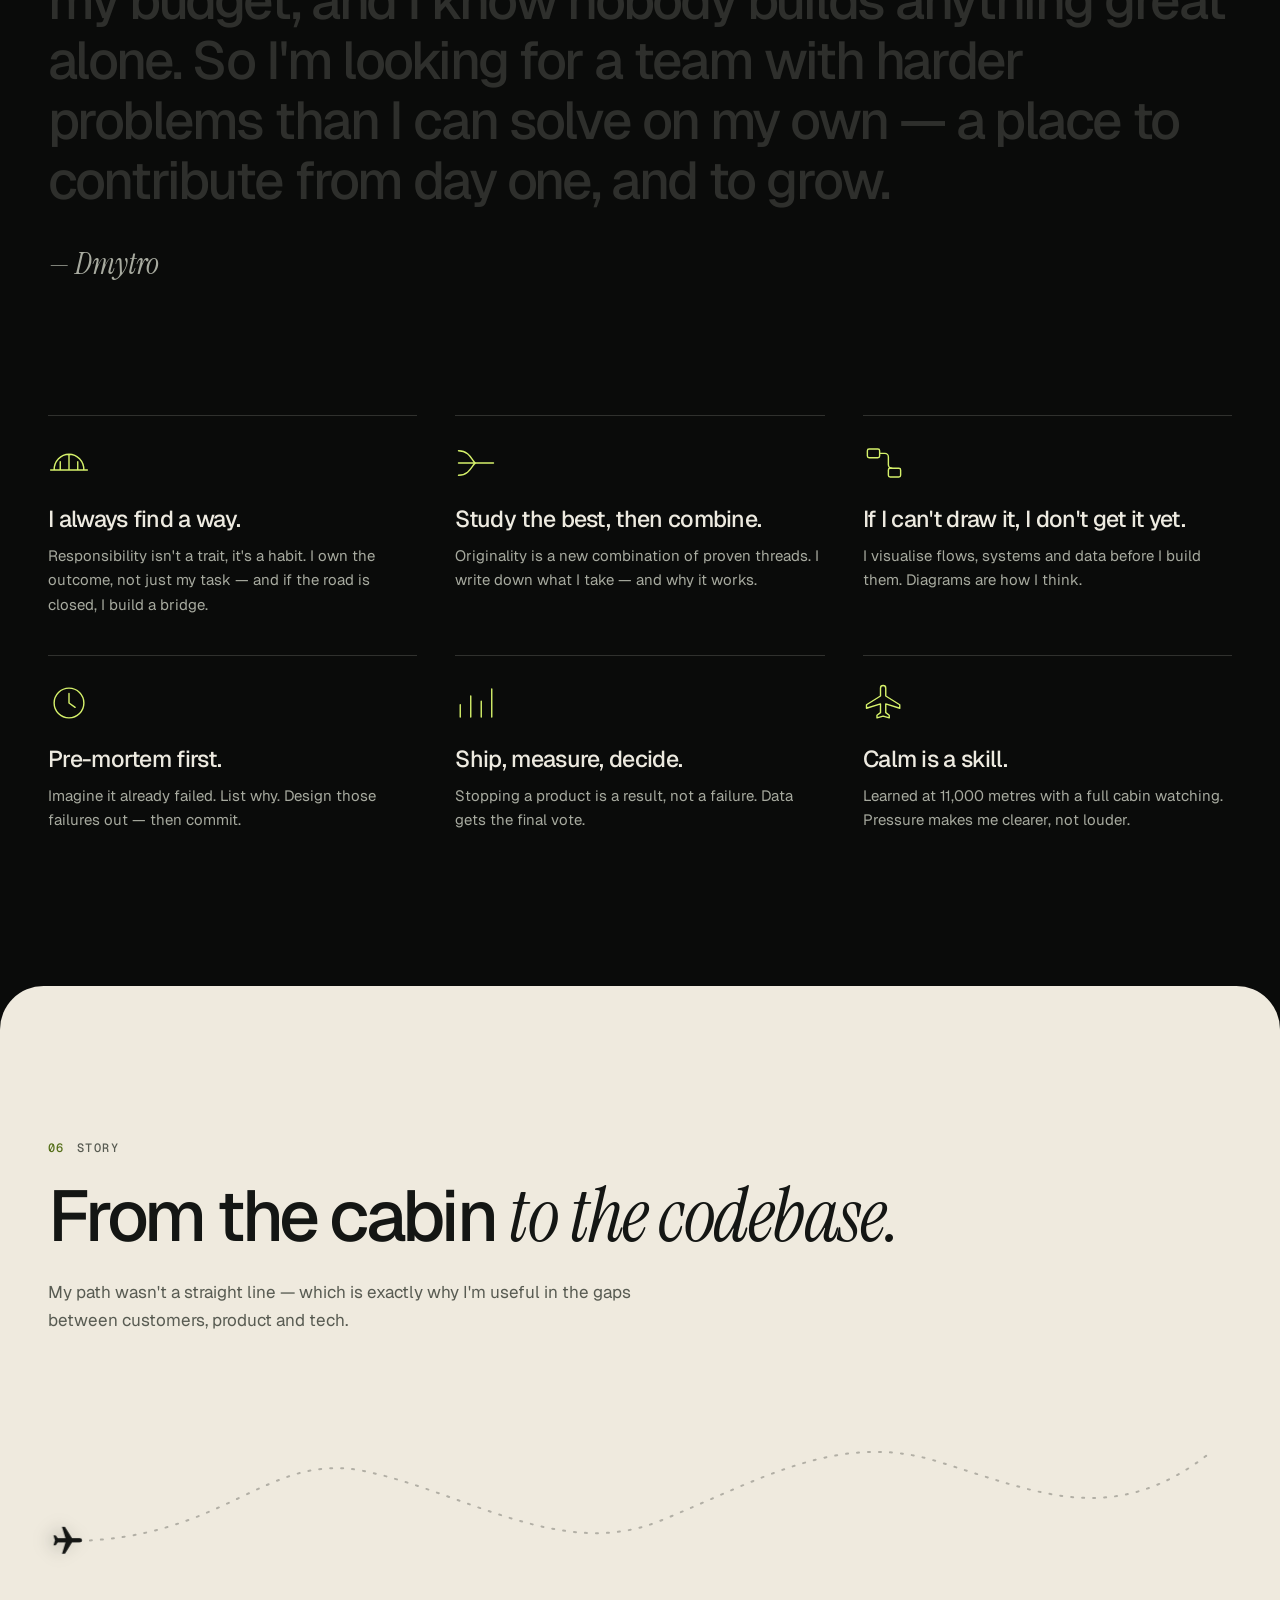
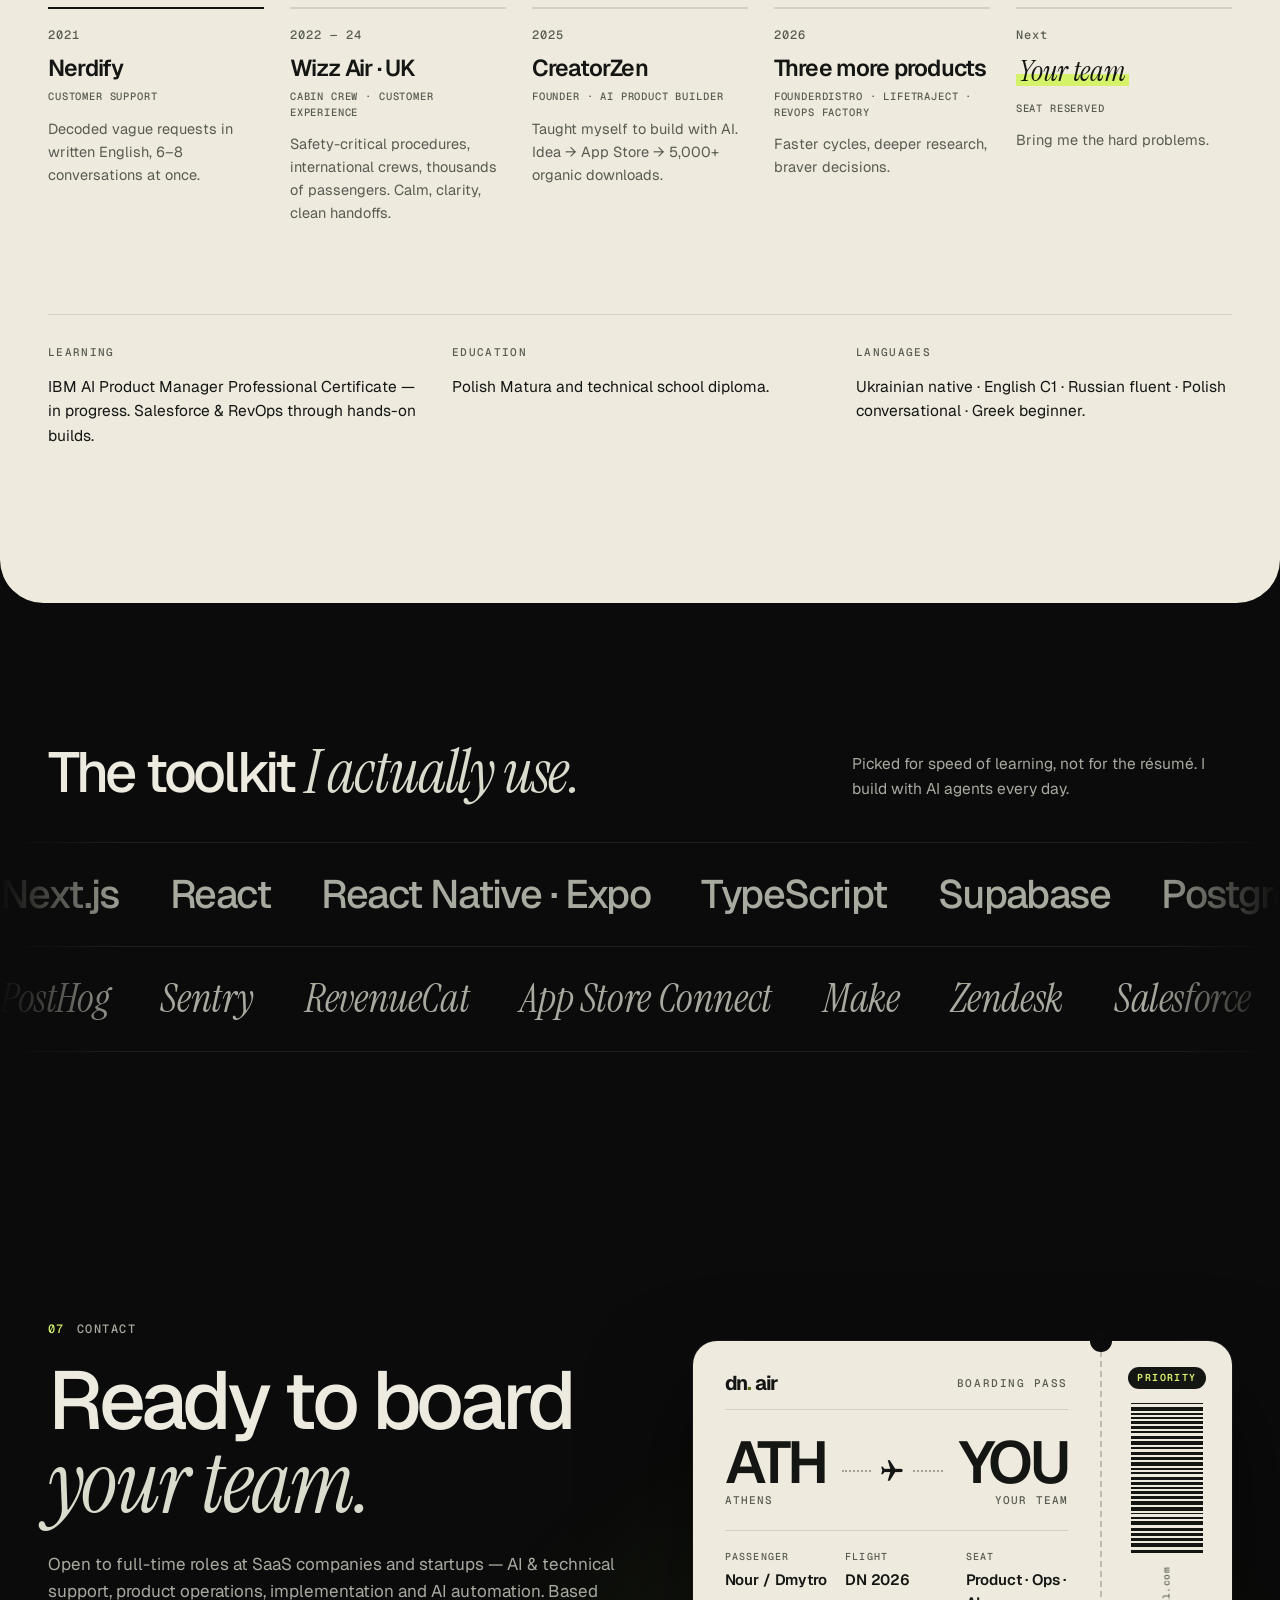
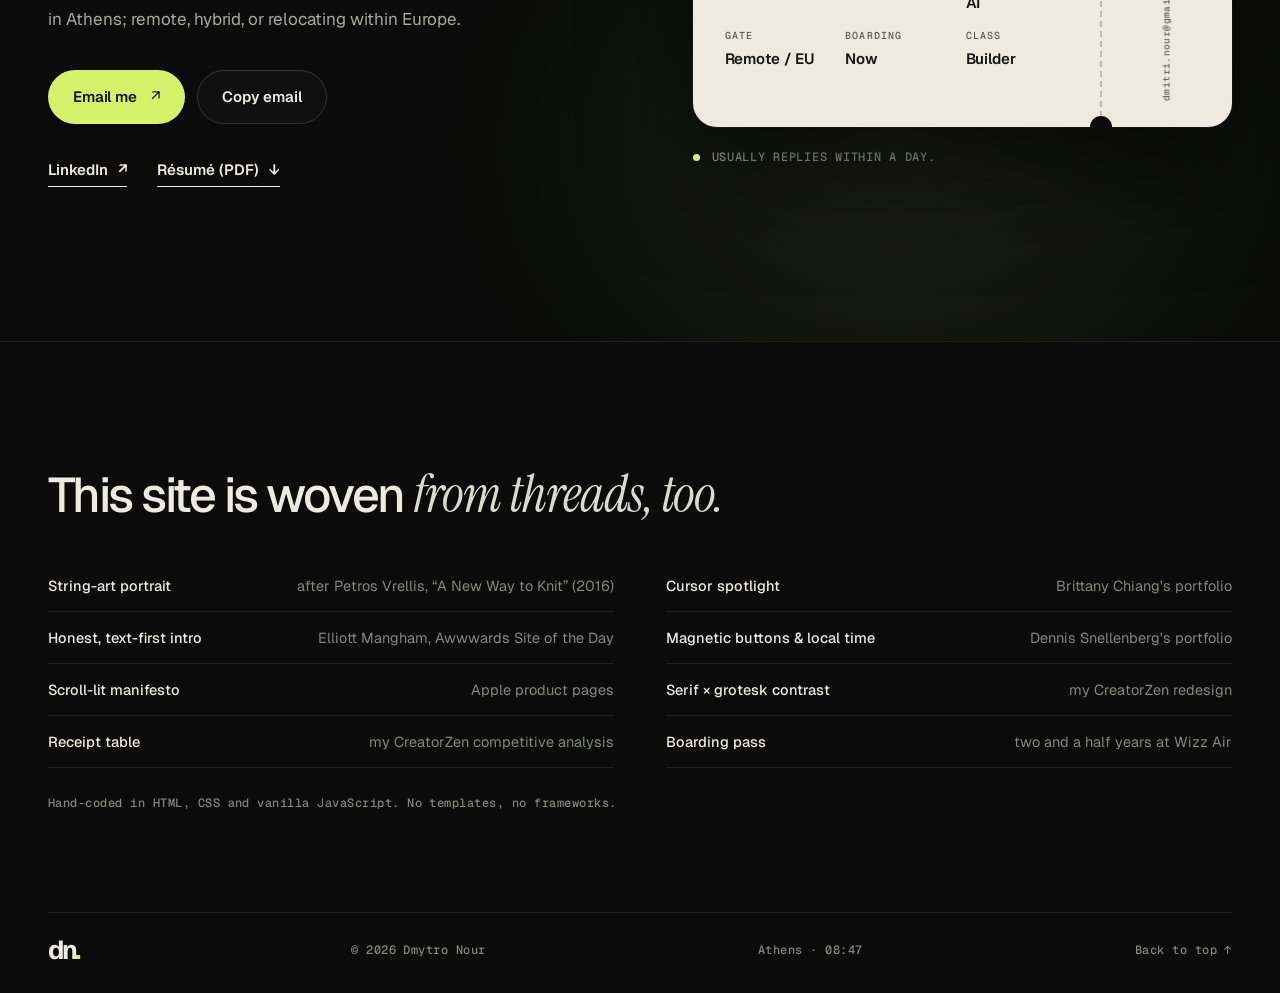
==== commit 8f6009f4: "Add B2B service pages, lead form and Stripe payment links New /services, /automations, /apps, /video" ====
--- a/index.html
+++ b/index.html
@@ -59,6 +59,7 @@
           <a href="#story">Story</a>
           <a href="/portfolio">Video ads</a>
           <a href="/websites">Websites</a>
+          <a href="/services">Services</a>
         </nav>
         <div class="header-meta">
           <span class="status-pill"><span class="pulse" aria-hidden="true"></span>Open to roles</span>
@@ -78,6 +79,7 @@
           <a href="#contact"><span>05</span>Contact</a>
           <a href="/websites"><span>06</span>Websites</a>
           <a href="/portfolio"><span>07</span>Video ads</a>
+          <a href="/services"><span>08</span>Services</a>
           <a class="mobile-menu-cv" href="assets/Dmytro_Nour_Resume.pdf" type="application/pdf" download="Dmytro_Nour_Resume.pdf">Download CV (PDF) <span aria-hidden="true">↓</span></a>
           <p class="mobile-menu-foot"><span class="pulse" aria-hidden="true"></span>Open to roles · Athens · Remote / EU</p>
         </nav>
@@ -362,17 +364,16 @@
         </div>
       </section>
 
-      <!-- Local websites: founding-client offer, details on /websites -->
+      <!-- Websites for businesses, details on /websites -->
       <section class="local" id="websites" aria-labelledby="local-title">
         <div class="shell">
           <a class="local-card" href="/websites" data-reveal>
             <div class="local-copy">
-              <p class="kicker"><span>✳</span>Also · Websites for local businesses</p>
-              <h2 id="local-title">Shops in Nea Makri get a site <em>at a first-client price.</em></h2>
-              <p>I build websites for local businesses with the same method: the best sites in their field, one idea from each, woven around the owner's own photos and reviews. I'm just starting, so the first five businesses get my lowest price, and they pay only once the site is live.</p>
-            </div>
-            <div class="local-price" aria-label="From 149 euros instead of 390">
-              <s>390 €</s>
+              <p class="kicker"><span>✳</span>Also · Websites for businesses</p>
+              <h2 id="local-title">A website for your business, <em>live in a week.</em></h2>
+              <p>I build websites for small businesses with the same method: the best sites in their field, one idea from each, woven around the owner's own photos and reviews. You see the idea first, and you pay only once the site is live.</p>
+            </div>
+            <div class="local-price" aria-label="From 149 euros">
               <strong><small>from</small>149 €</strong>
               <span class="local-go">Prices &amp; packages <span aria-hidden="true">↗</span></span>
             </div>
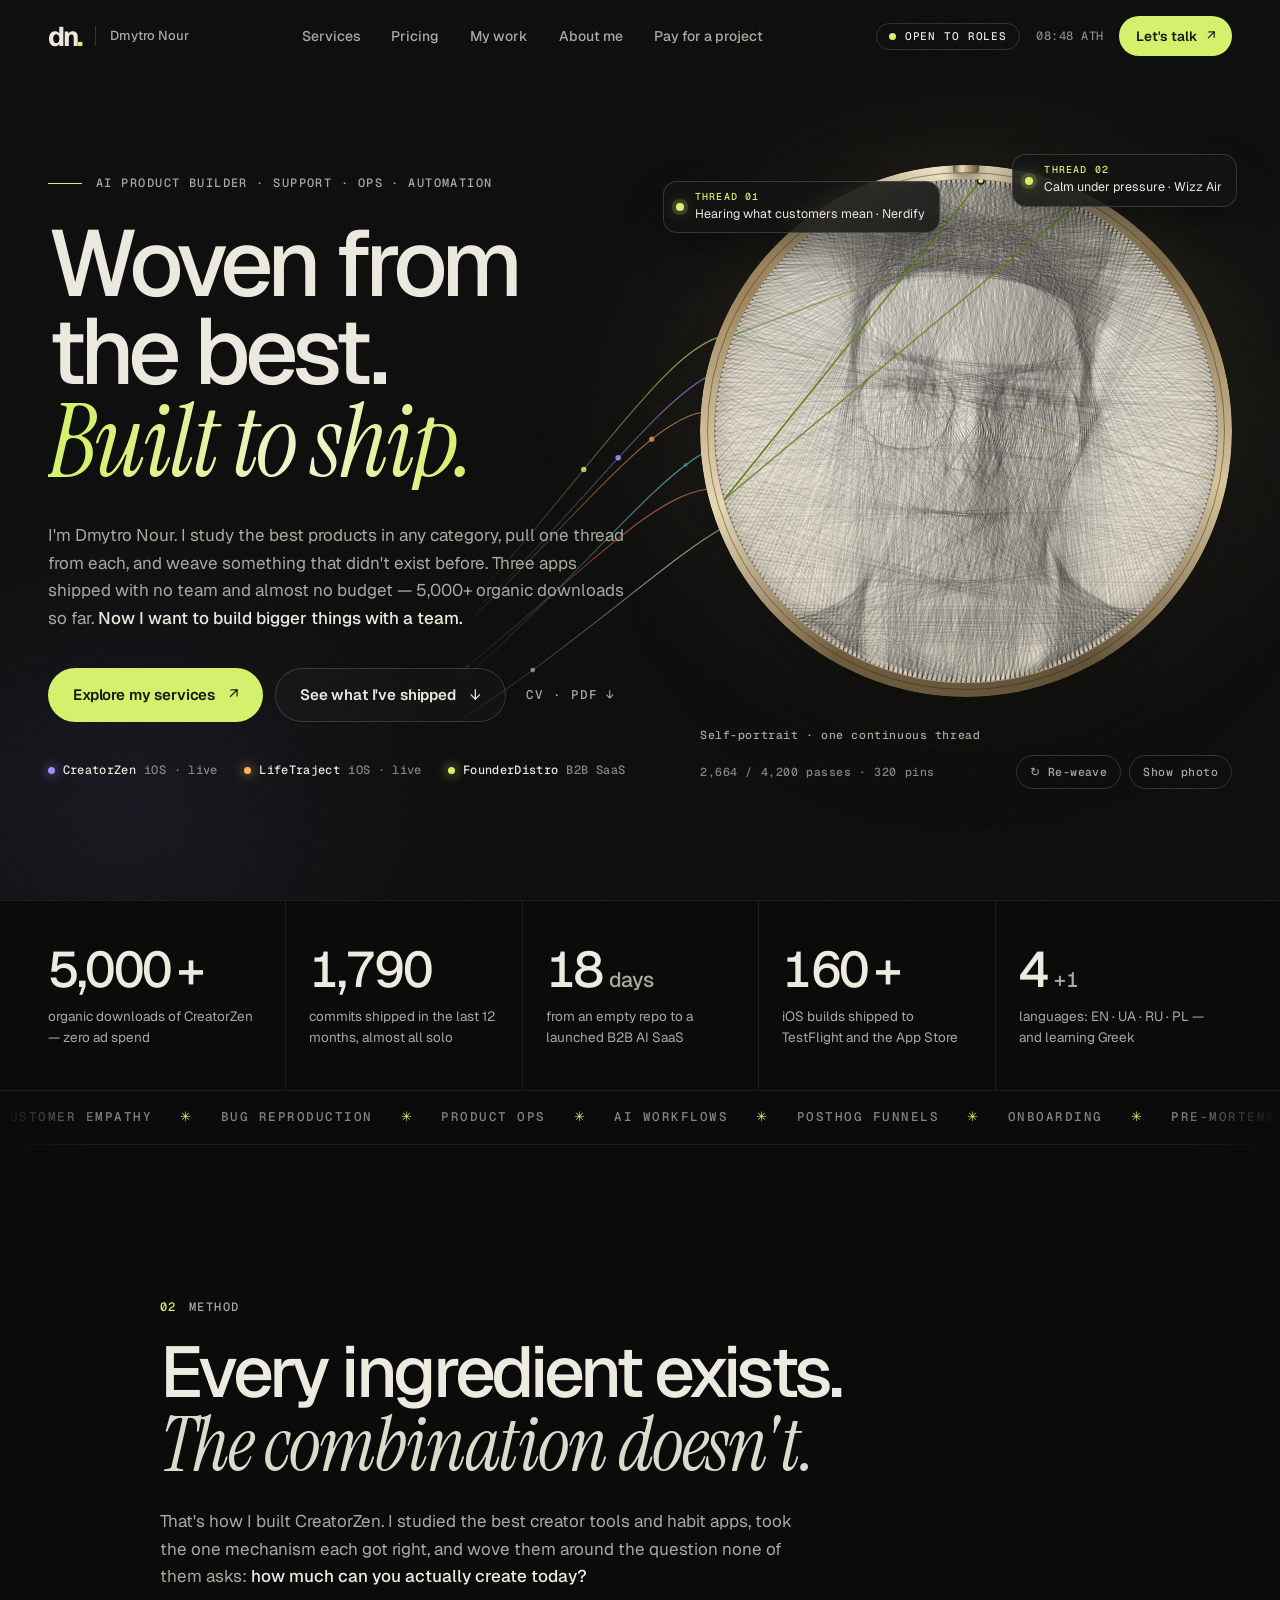
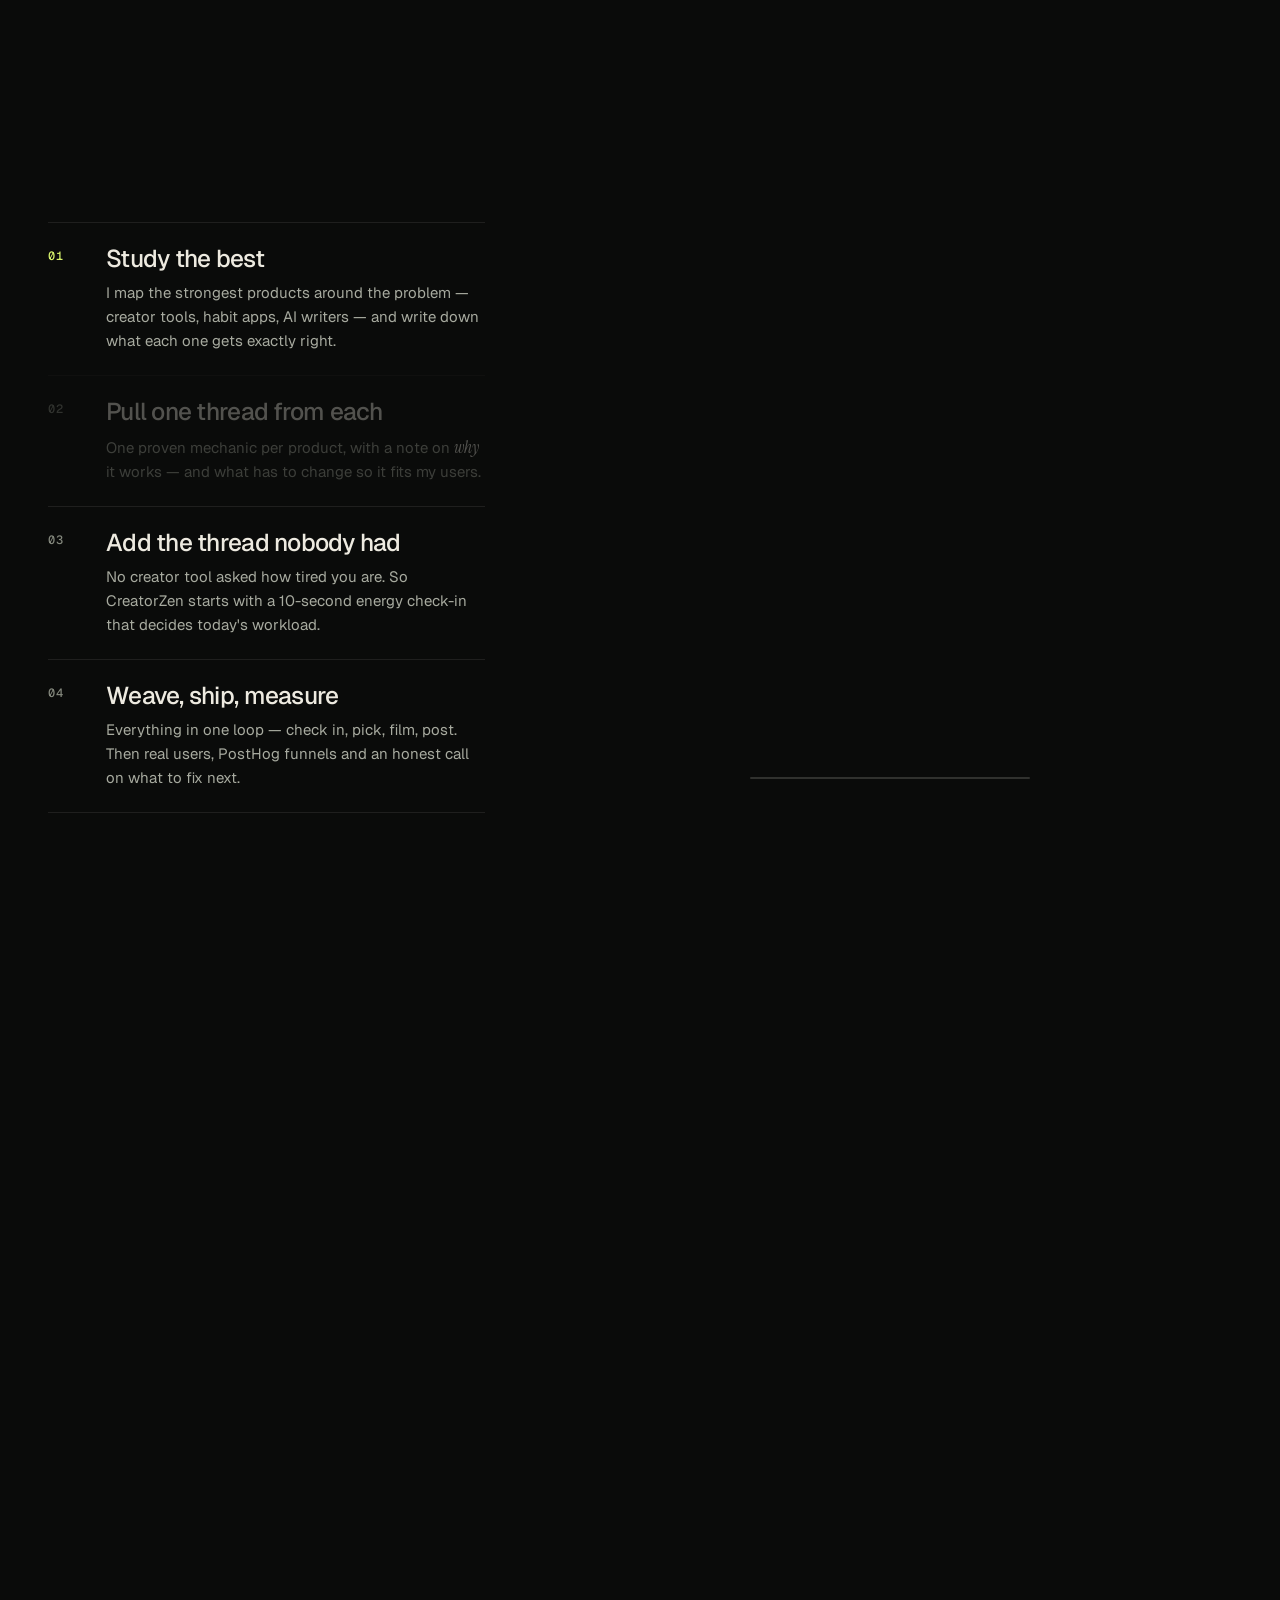
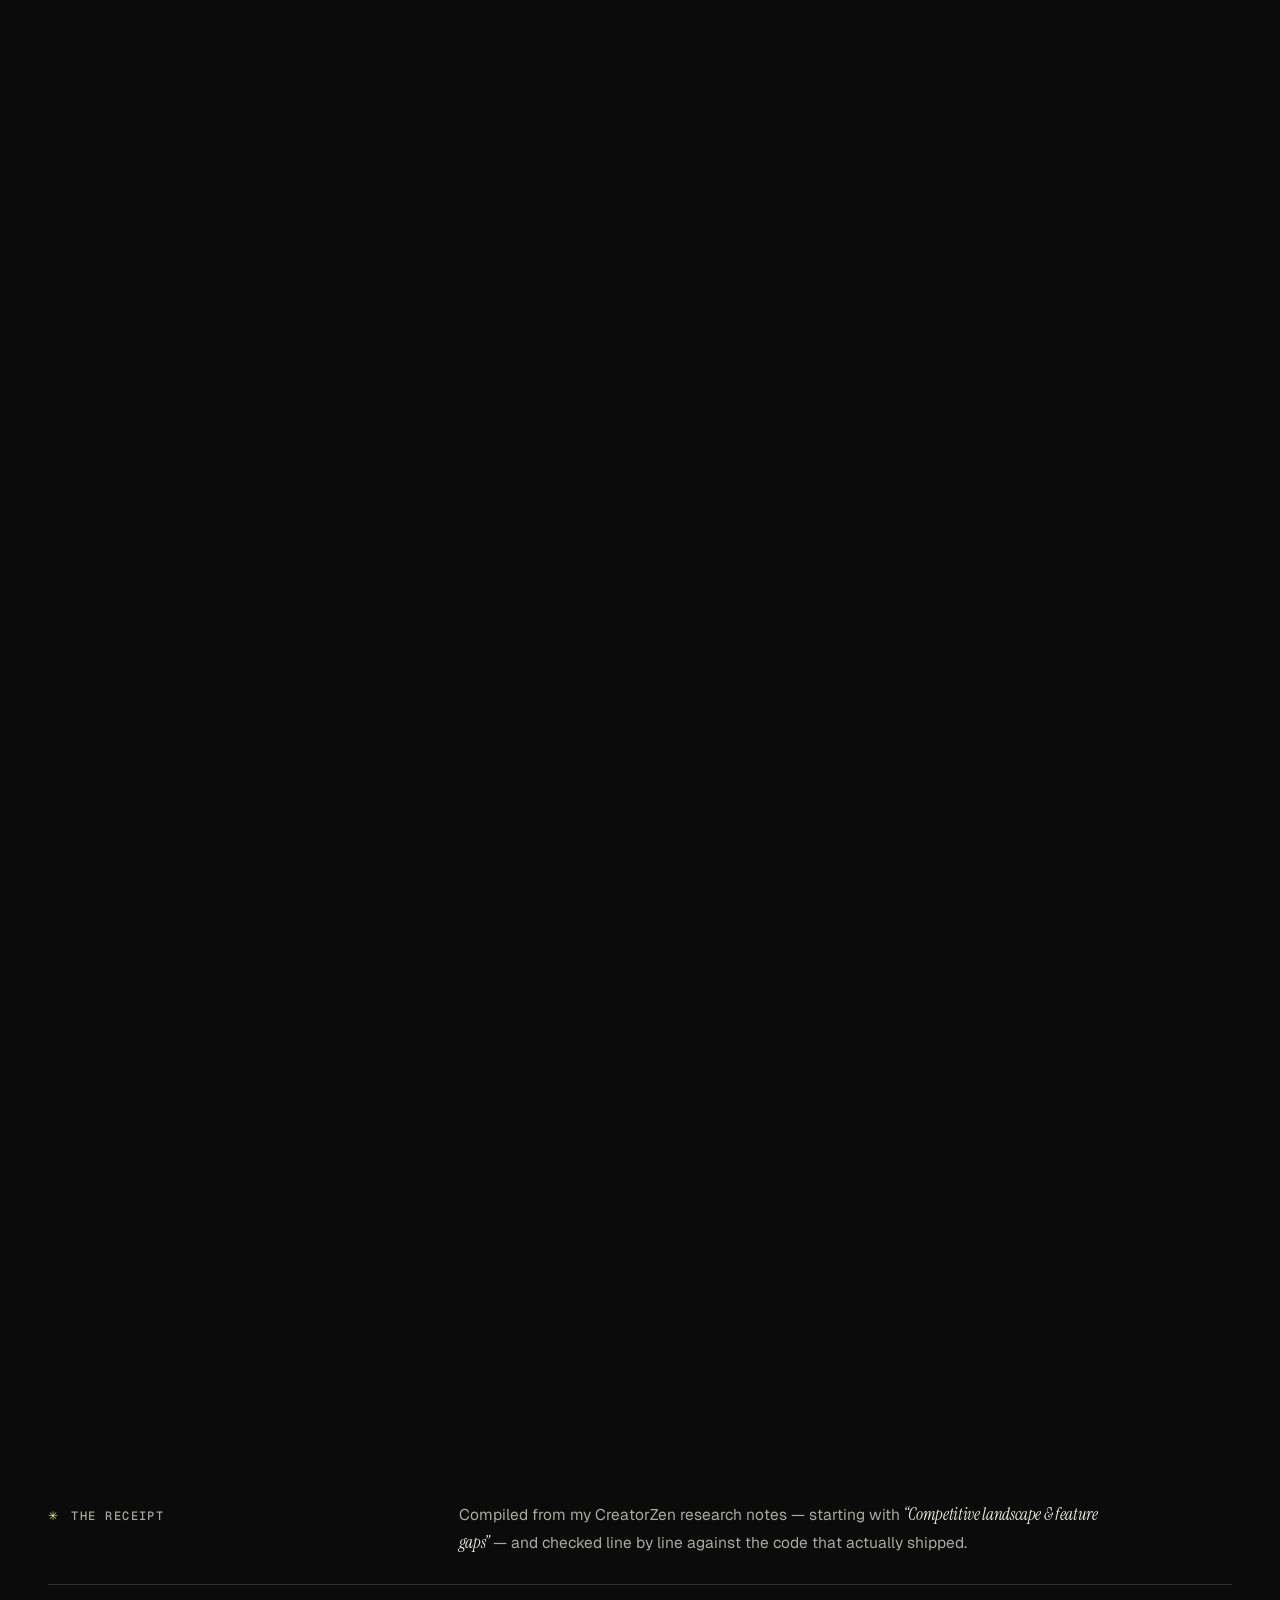
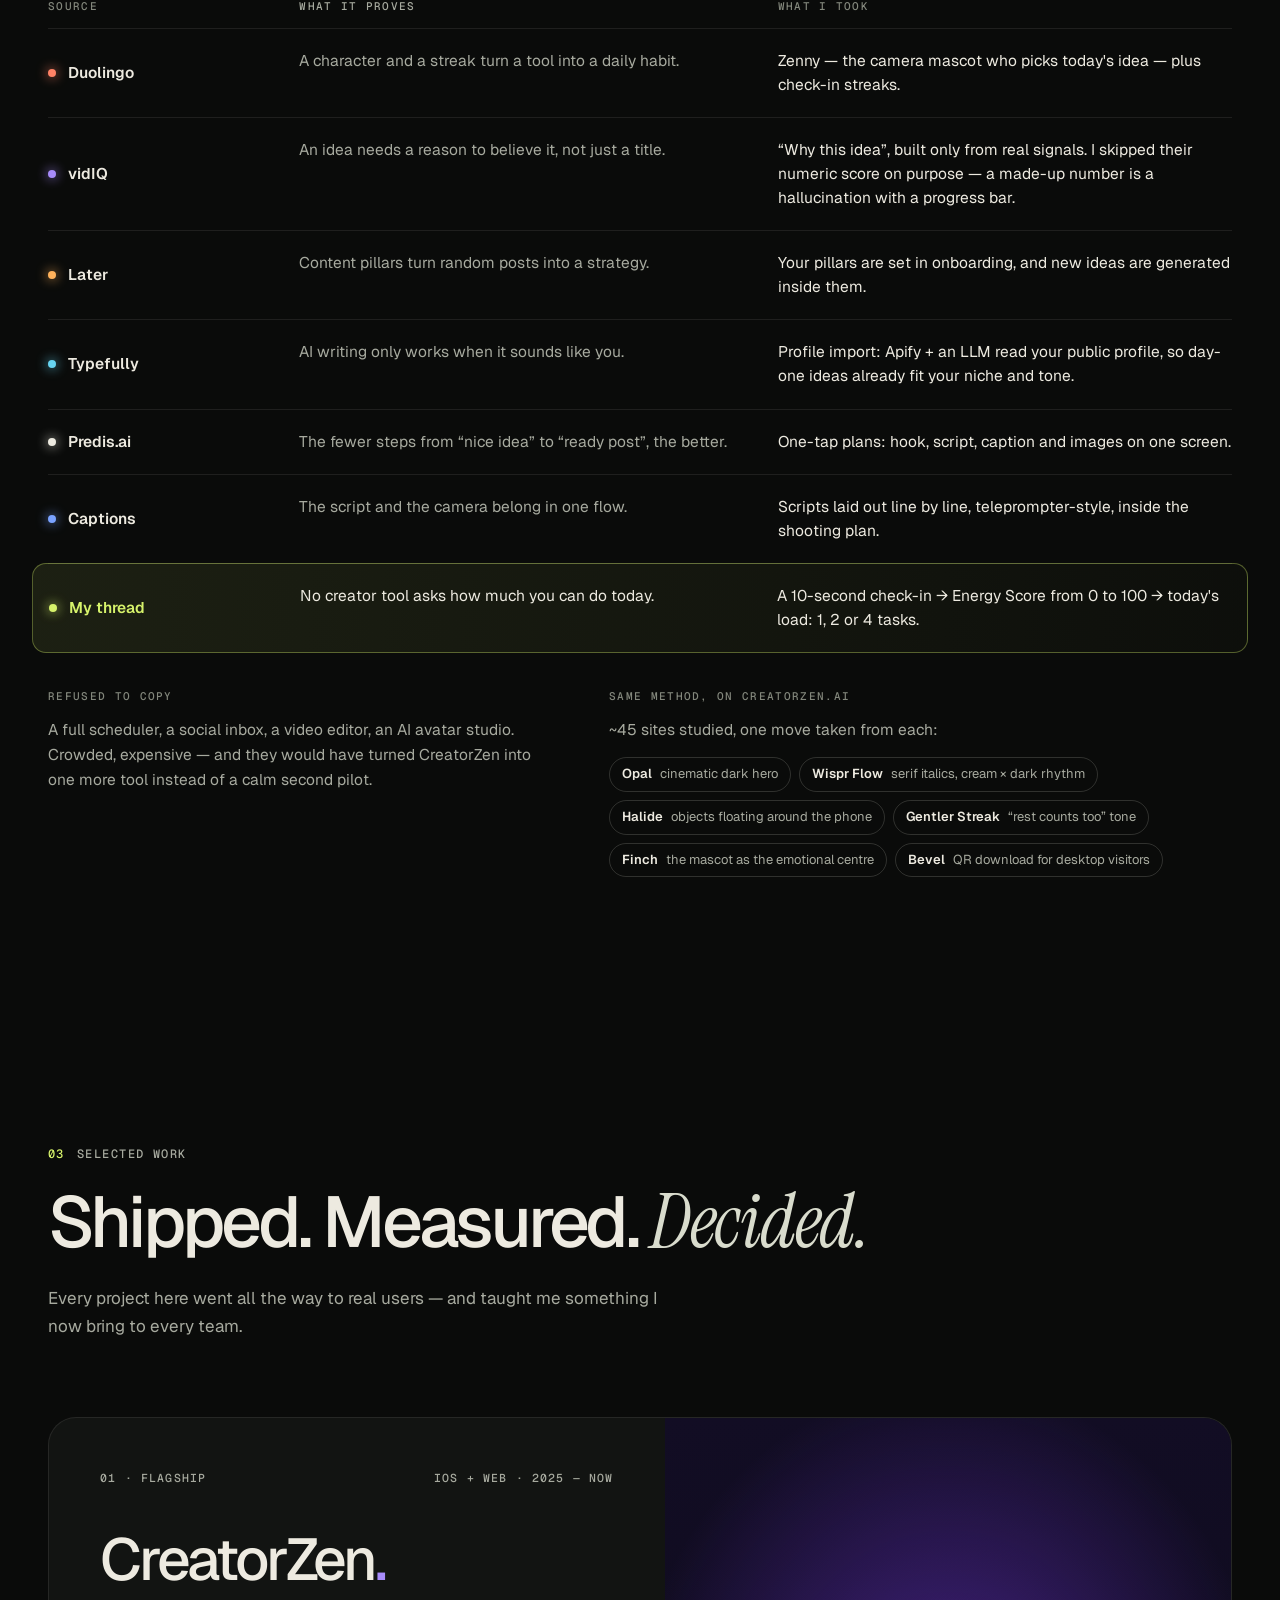
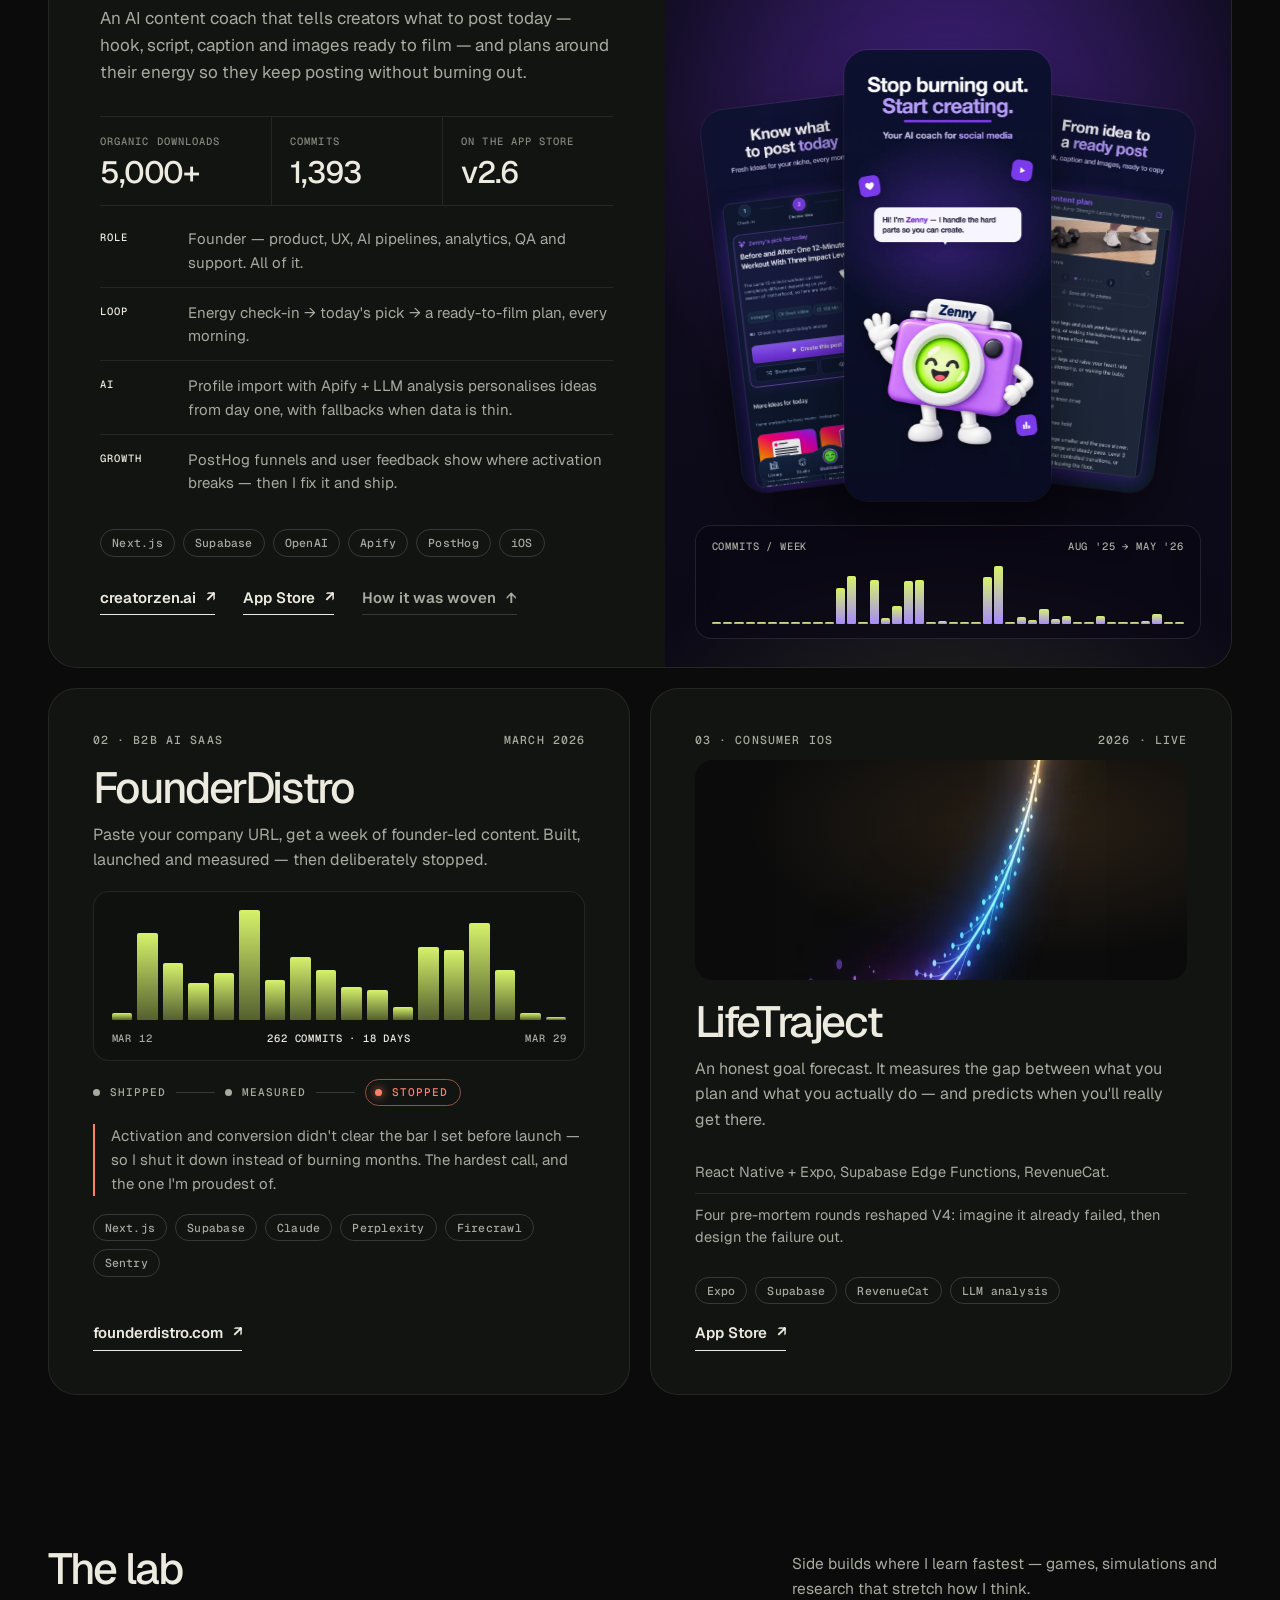
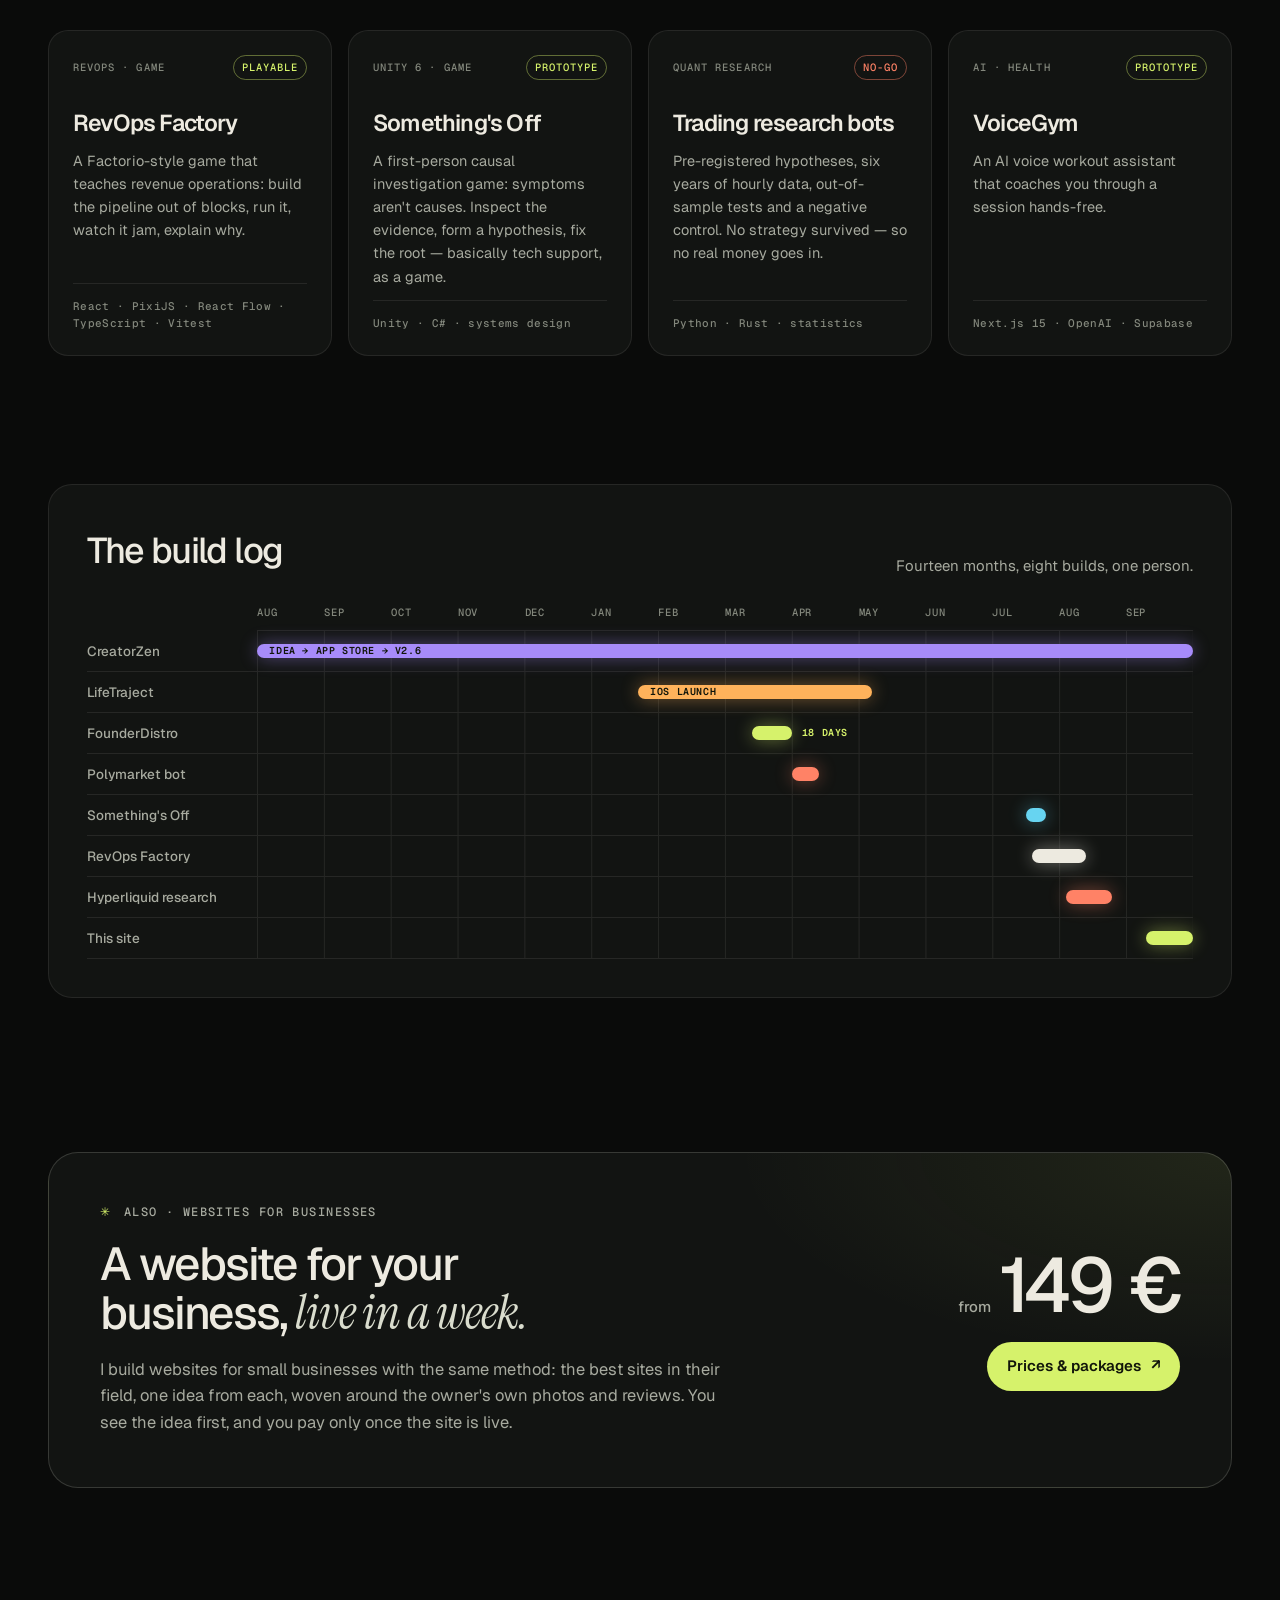
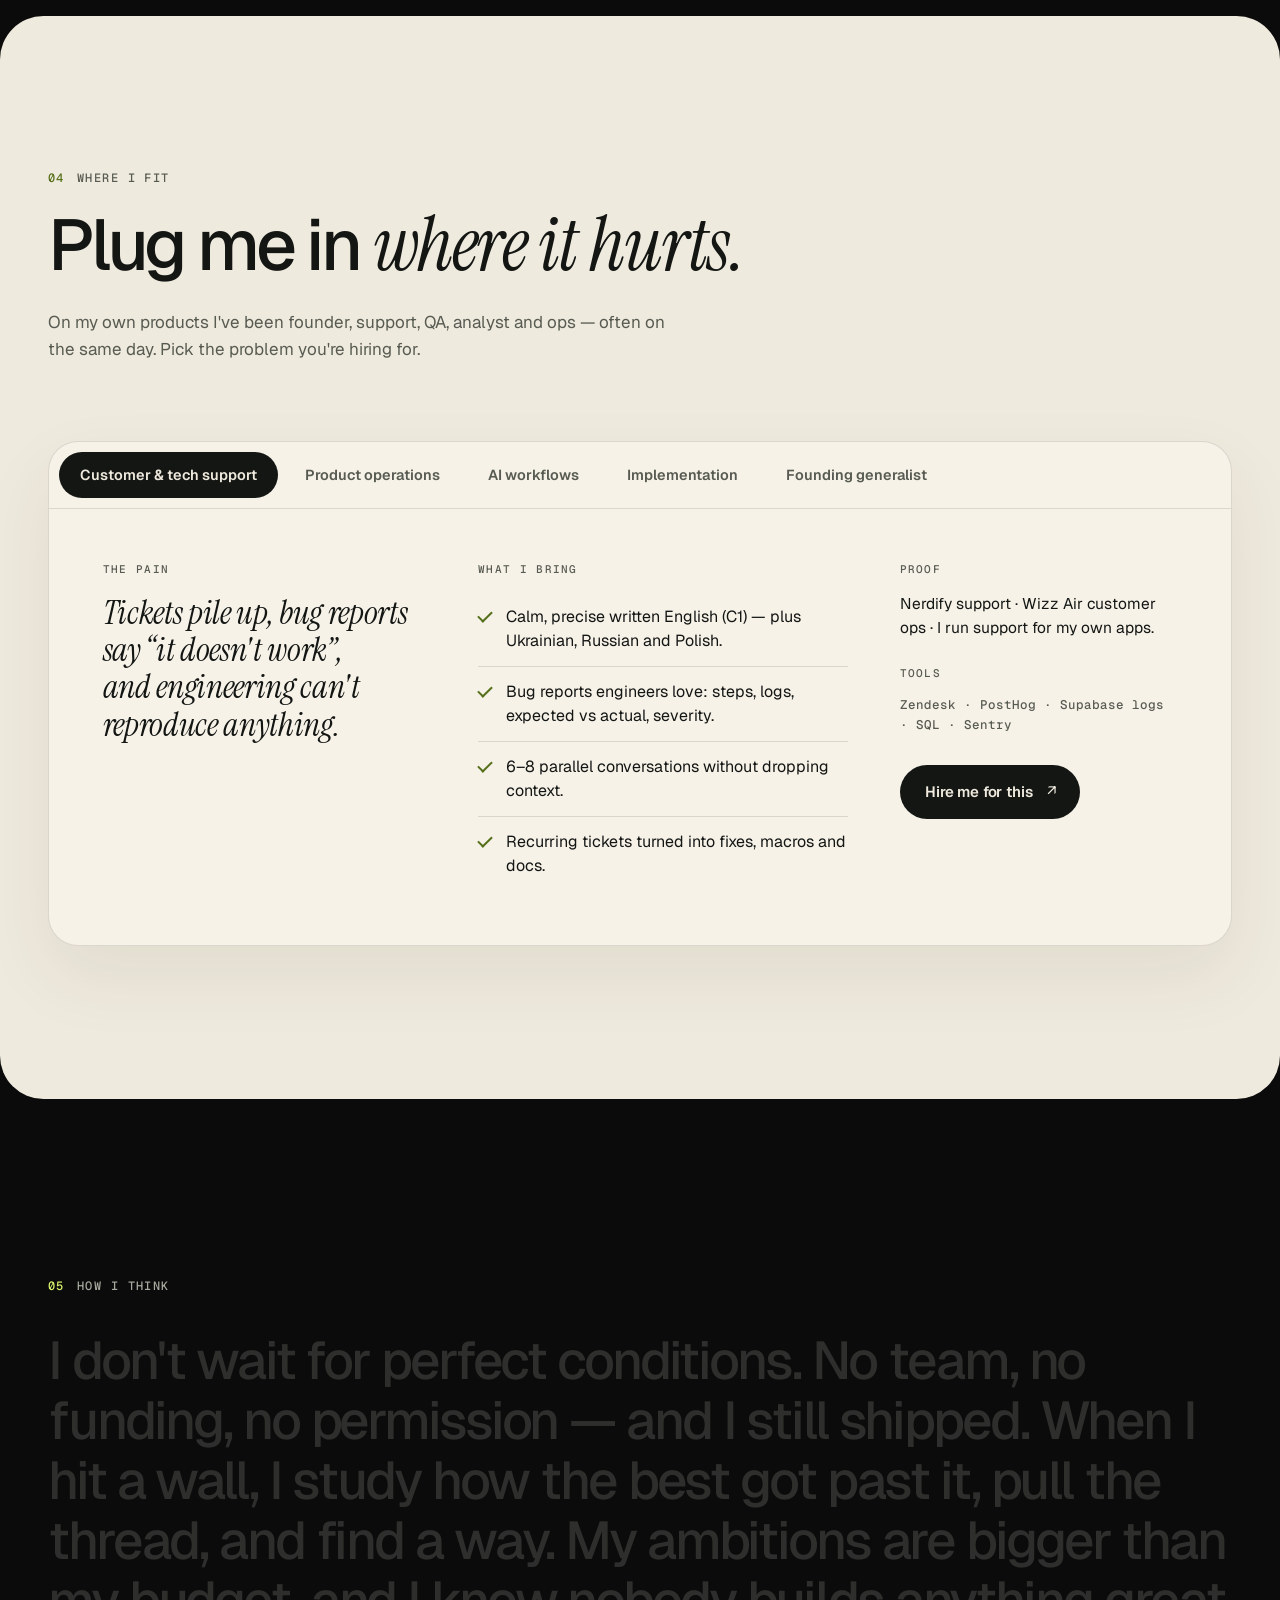
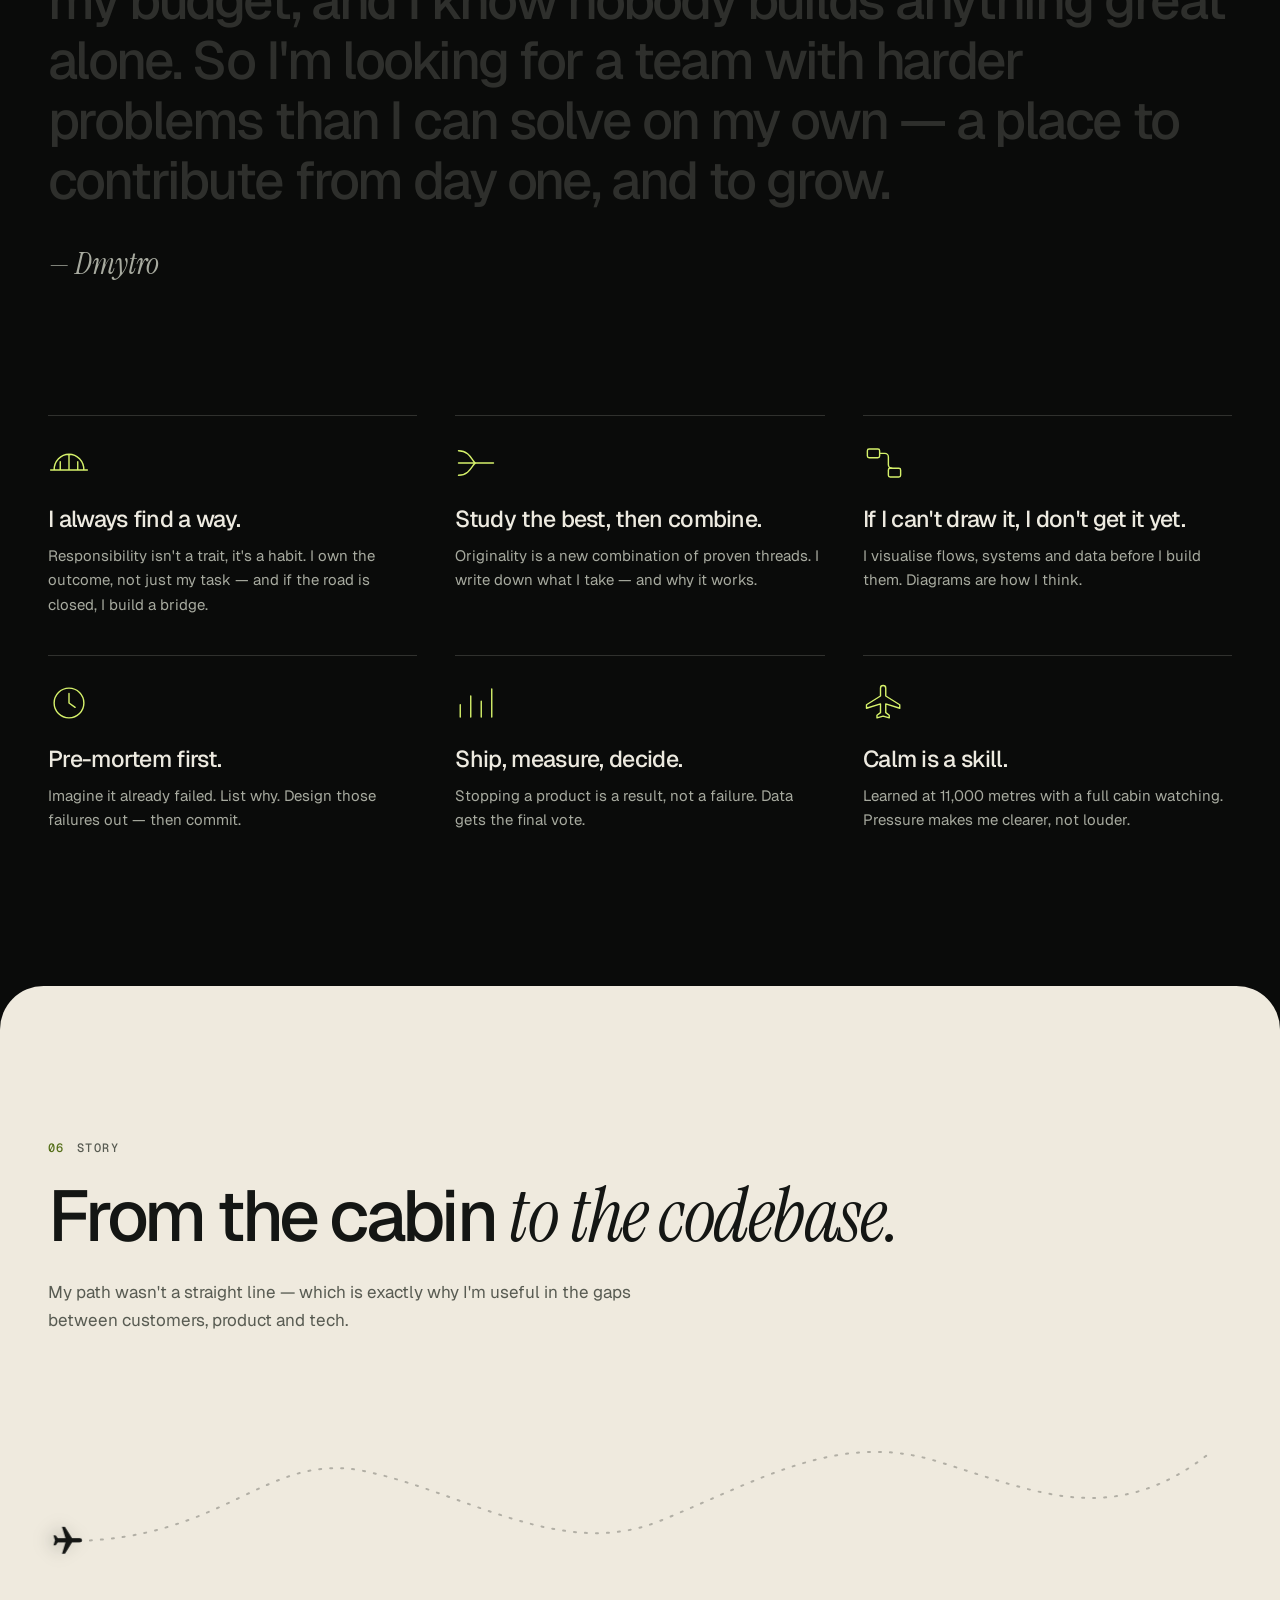
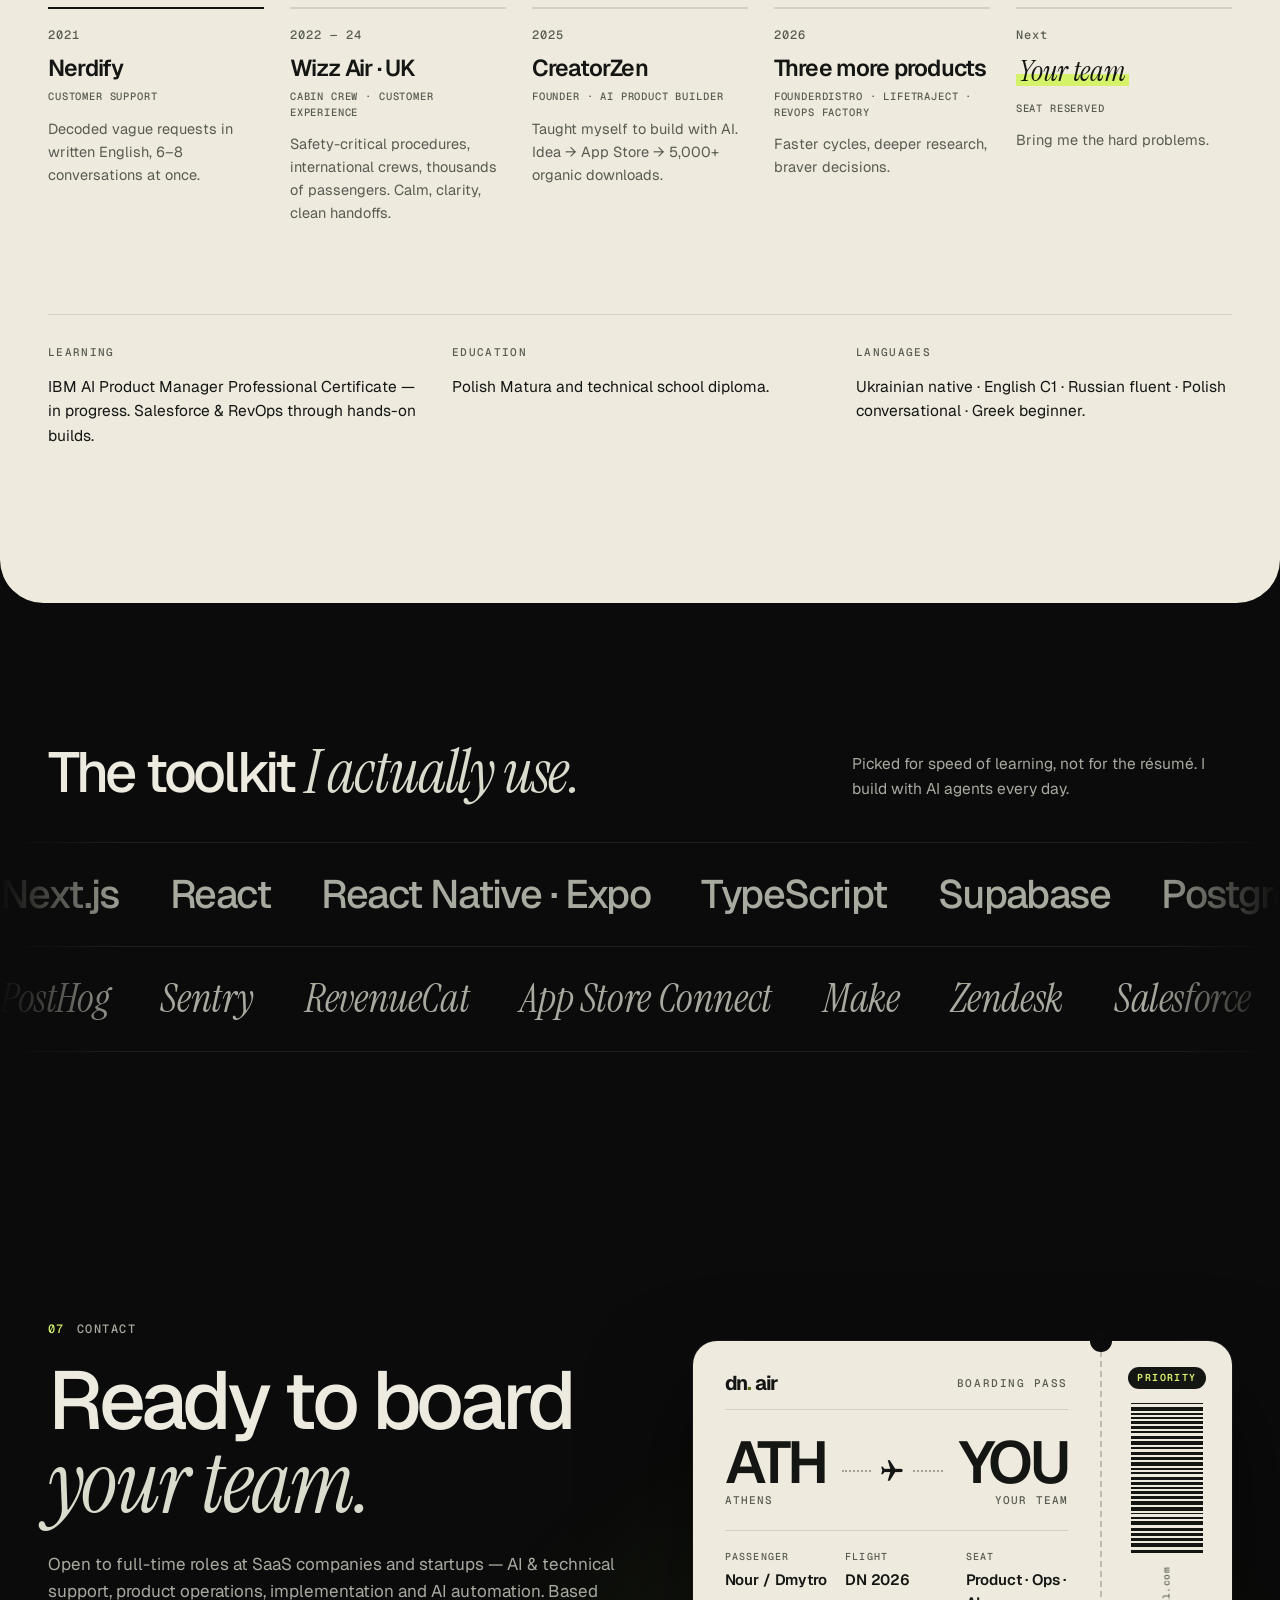
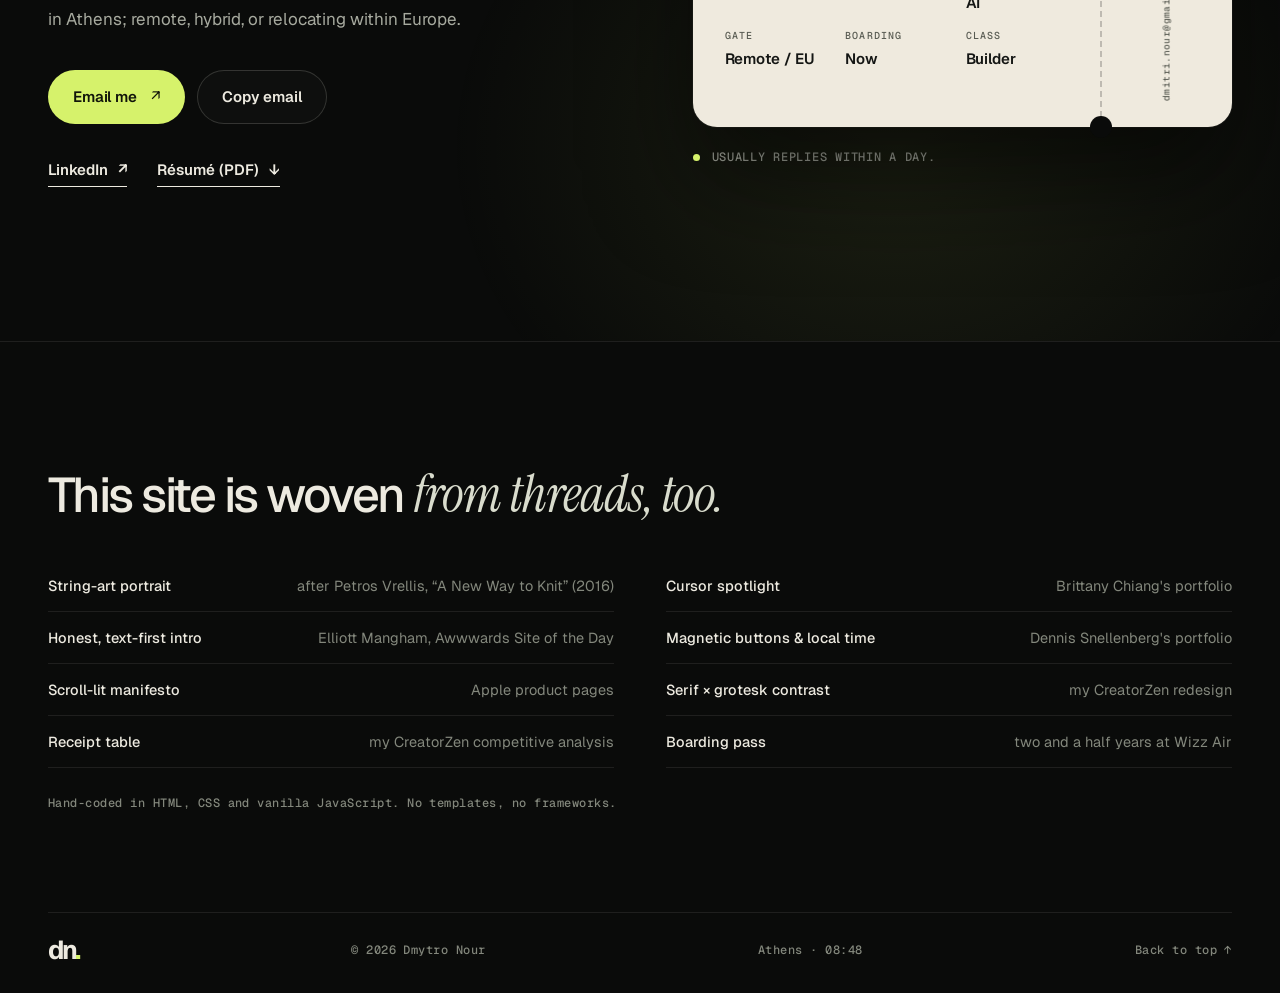
==== commit 641a7a36: "Make pricing and payment discoverable across service pages" ====
--- a/index.html
+++ b/index.html
@@ -53,13 +53,11 @@
           <span class="brand-name">Dmytro Nour</span>
         </a>
         <nav class="site-nav" aria-label="Main">
-          <a href="#work">Work</a>
-          <a href="#method">Method</a>
-          <a href="#fit">Where I fit</a>
-          <a href="#story">Story</a>
-          <a href="/portfolio">Video ads</a>
-          <a href="/websites">Websites</a>
           <a href="/services">Services</a>
+          <a href="/services#pricing">Pricing</a>
+          <a href="#work">My work</a>
+          <a href="#story">About me</a>
+          <a href="/pay">Pay for a project</a>
         </nav>
         <div class="header-meta">
           <span class="status-pill"><span class="pulse" aria-hidden="true"></span>Open to roles</span>
@@ -80,6 +78,8 @@
           <a href="/websites"><span>06</span>Websites</a>
           <a href="/portfolio"><span>07</span>Video ads</a>
           <a href="/services"><span>08</span>Services</a>
+          <a href="/services#pricing">Pricing</a>
+          <a href="/pay">Pay for a project</a>
           <a class="mobile-menu-cv" href="assets/Dmytro_Nour_Resume.pdf" type="application/pdf" download="Dmytro_Nour_Resume.pdf">Download CV (PDF) <span aria-hidden="true">↓</span></a>
           <p class="mobile-menu-foot"><span class="pulse" aria-hidden="true"></span>Open to roles · Athens · Remote / EU</p>
         </nav>
@@ -100,7 +100,7 @@
             </h1>
             <p class="hero-lead">I'm Dmytro Nour. I study the best products in any category, pull one thread from each, and weave something that didn't exist before. Three apps shipped with no team and almost no budget — 5,000+ organic downloads so far. <strong>Now I want to build bigger things with a team.</strong></p>
             <div class="hero-actions">
-              <a class="btn btn-lime" href="#contact" data-magnetic>Hire me <span aria-hidden="true">↗</span></a>
+              <a class="btn btn-lime" href="/services" data-magnetic>Explore my services <span aria-hidden="true">↗</span></a>
               <a class="btn btn-ghost" href="#work">See what I've shipped <span aria-hidden="true">↓</span></a>
               <a class="hero-cv" href="assets/Dmytro_Nour_Resume.pdf" type="application/pdf" download="Dmytro_Nour_Resume.pdf">CV · PDF <span aria-hidden="true">↓</span></a>
             </div>
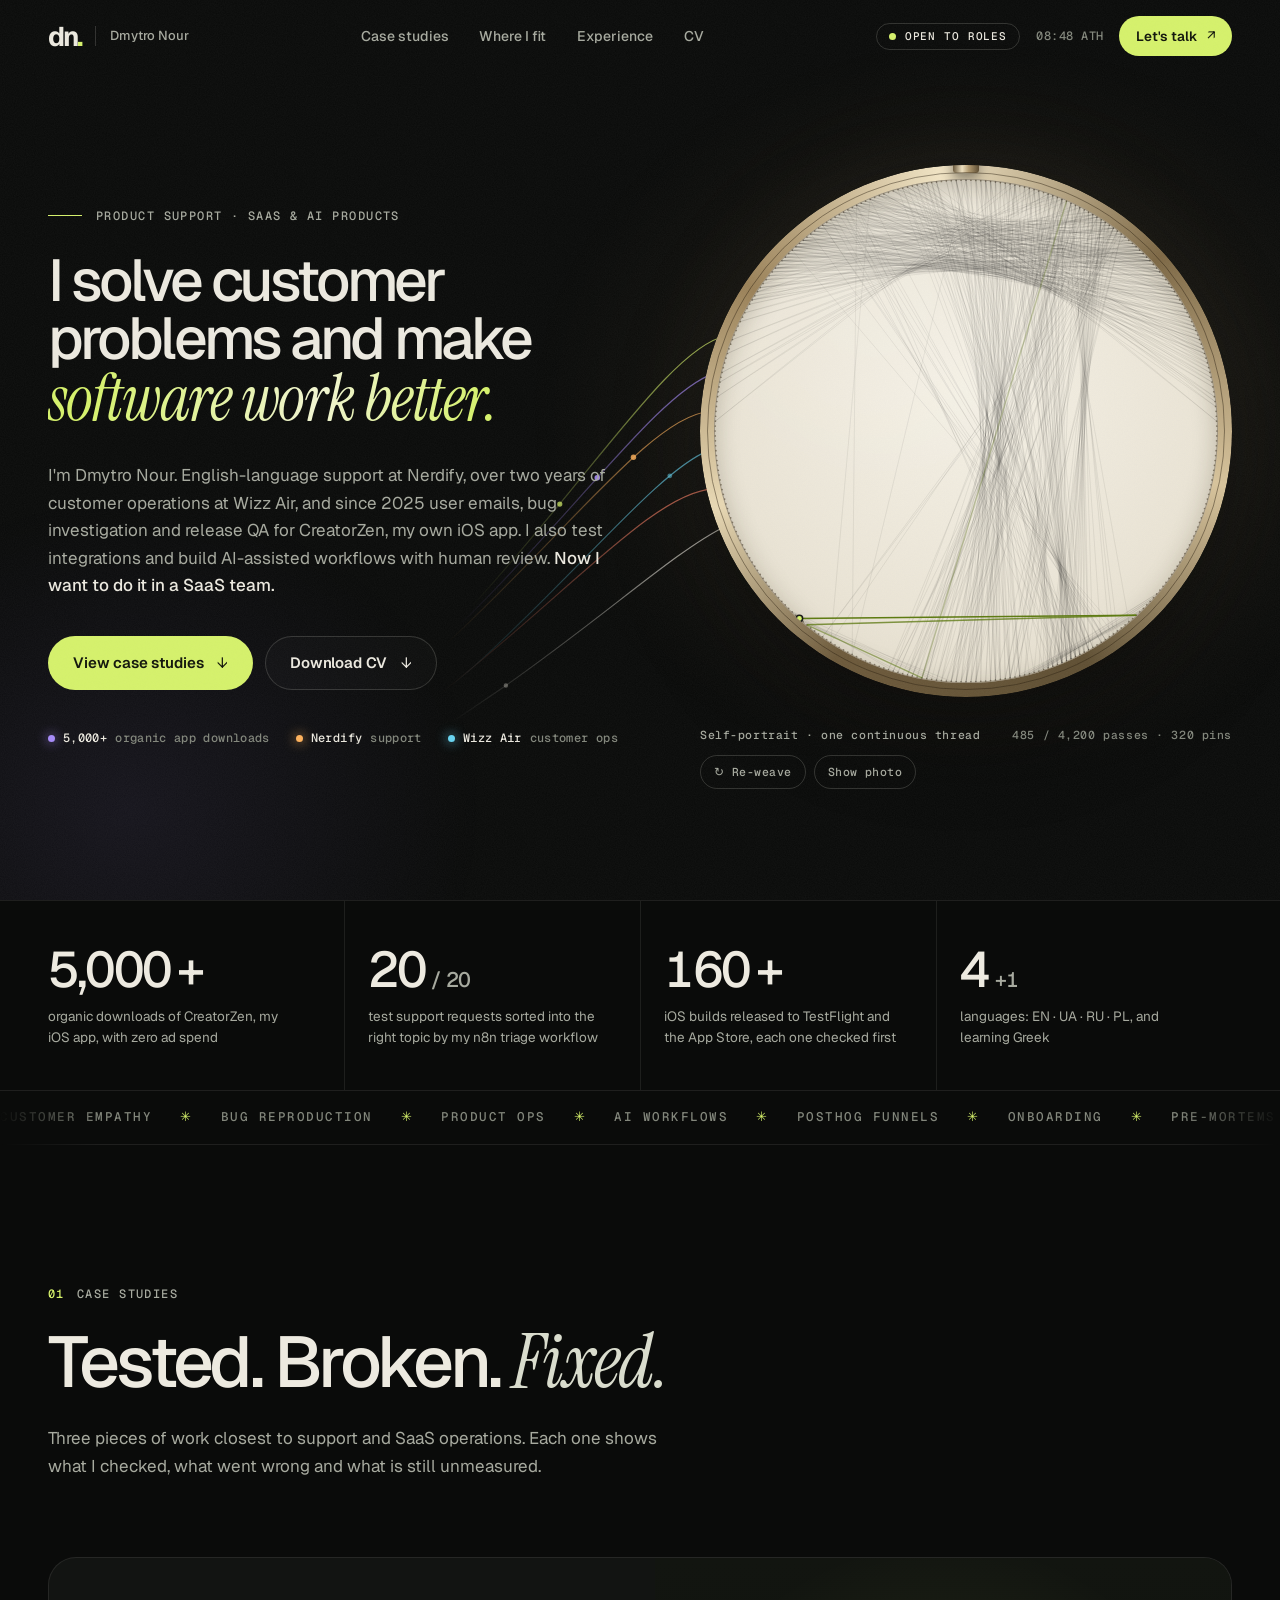
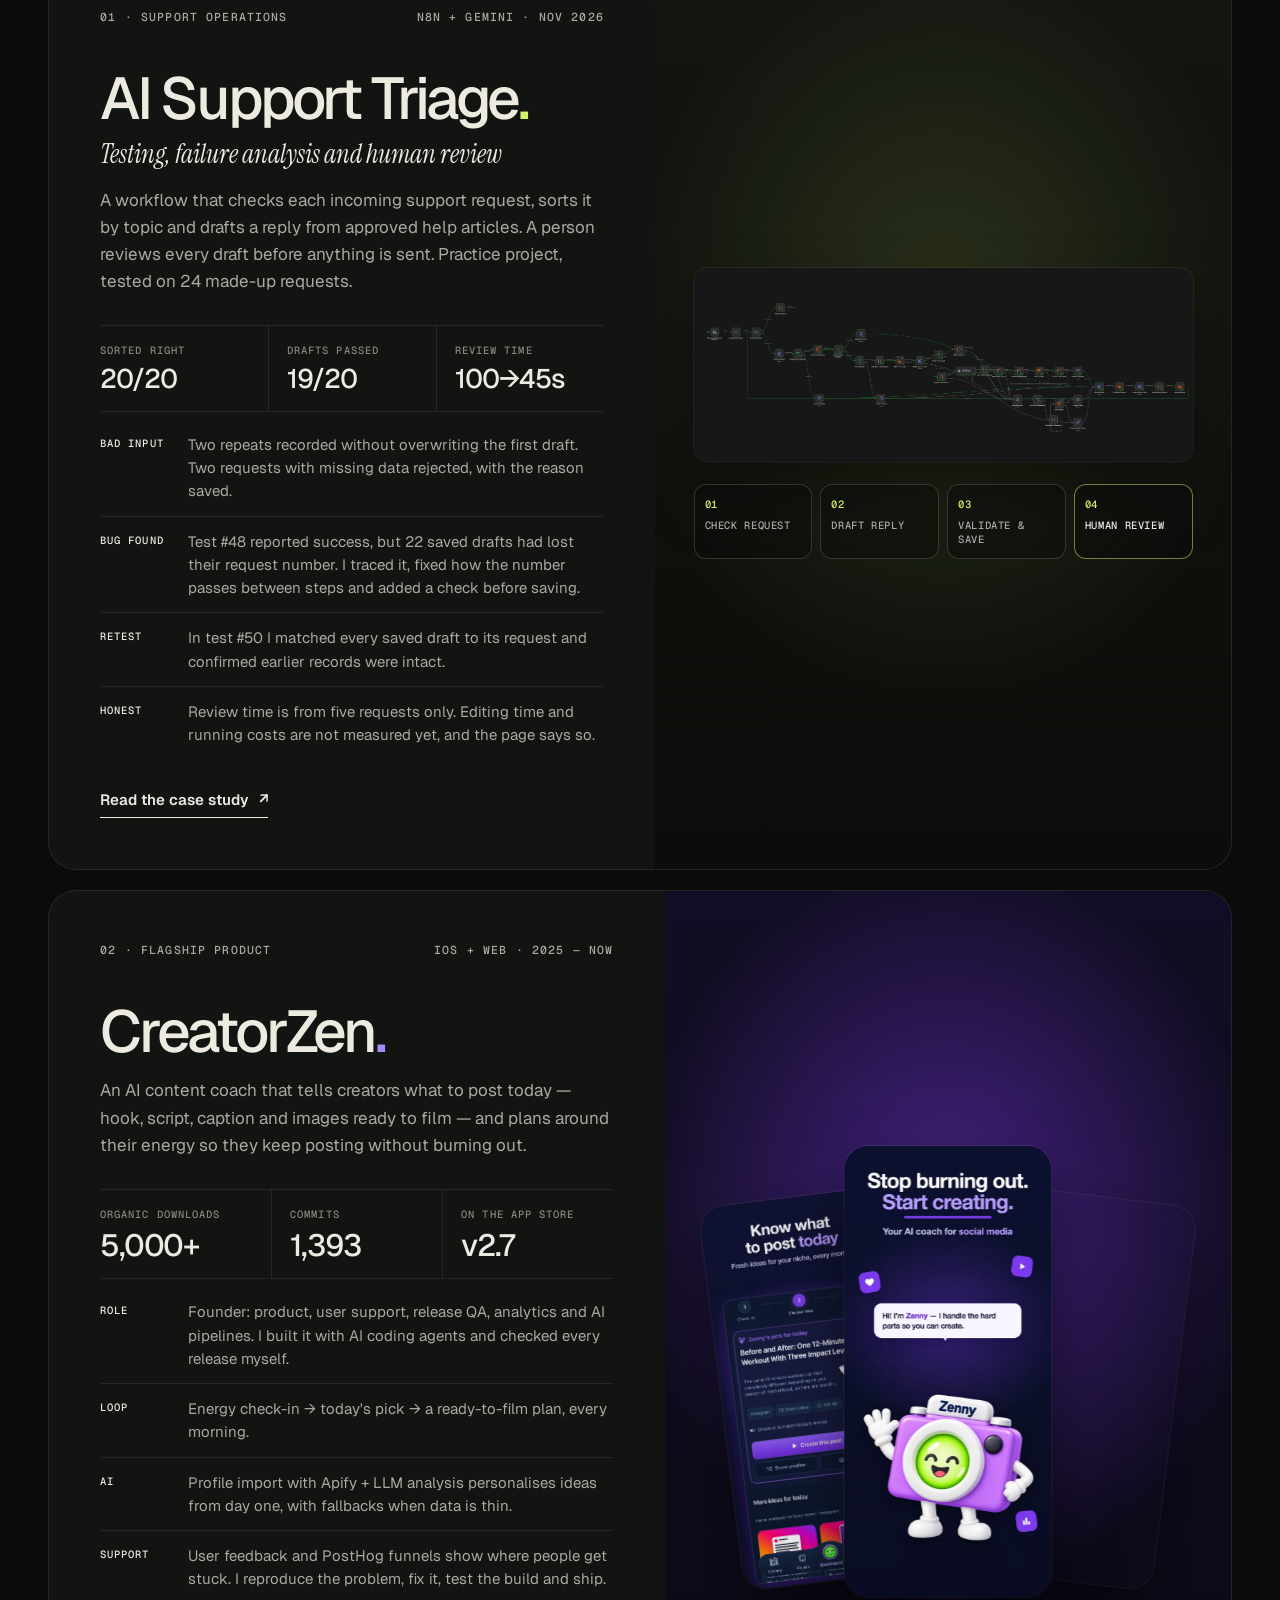
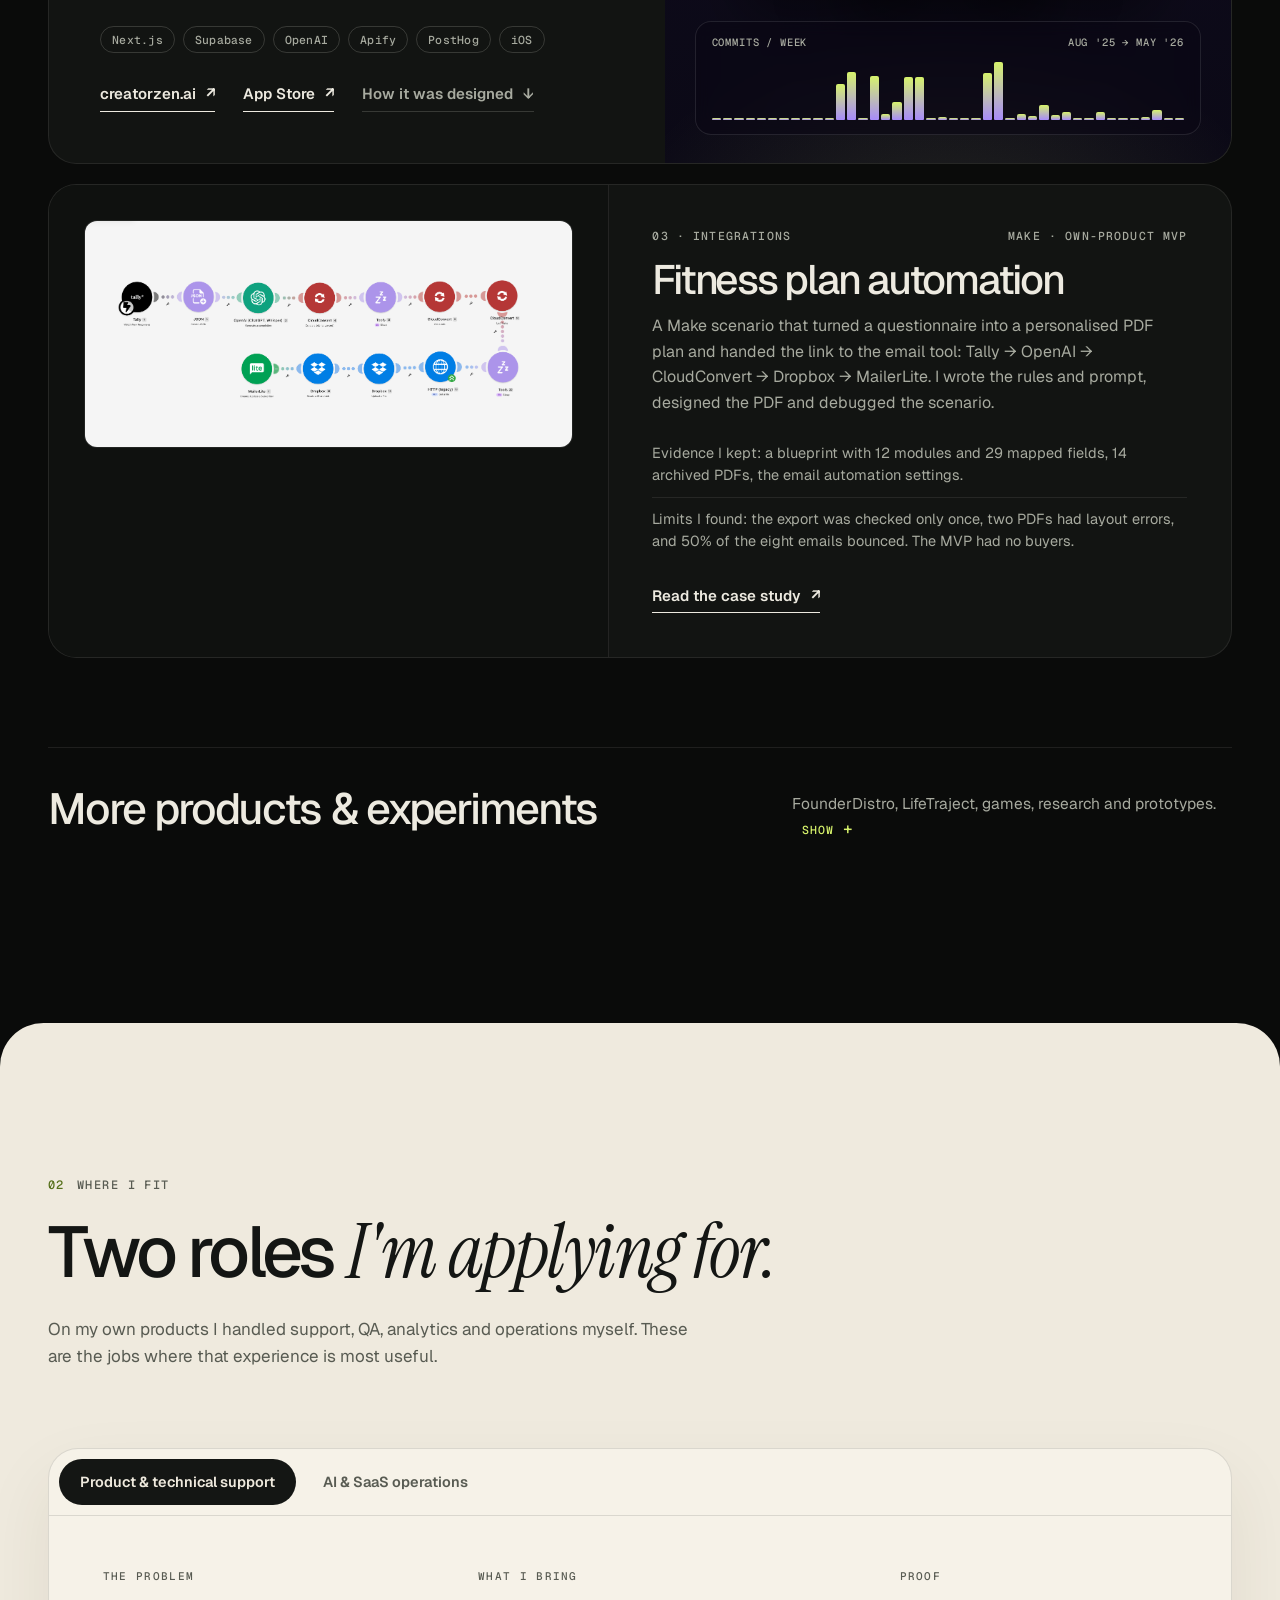
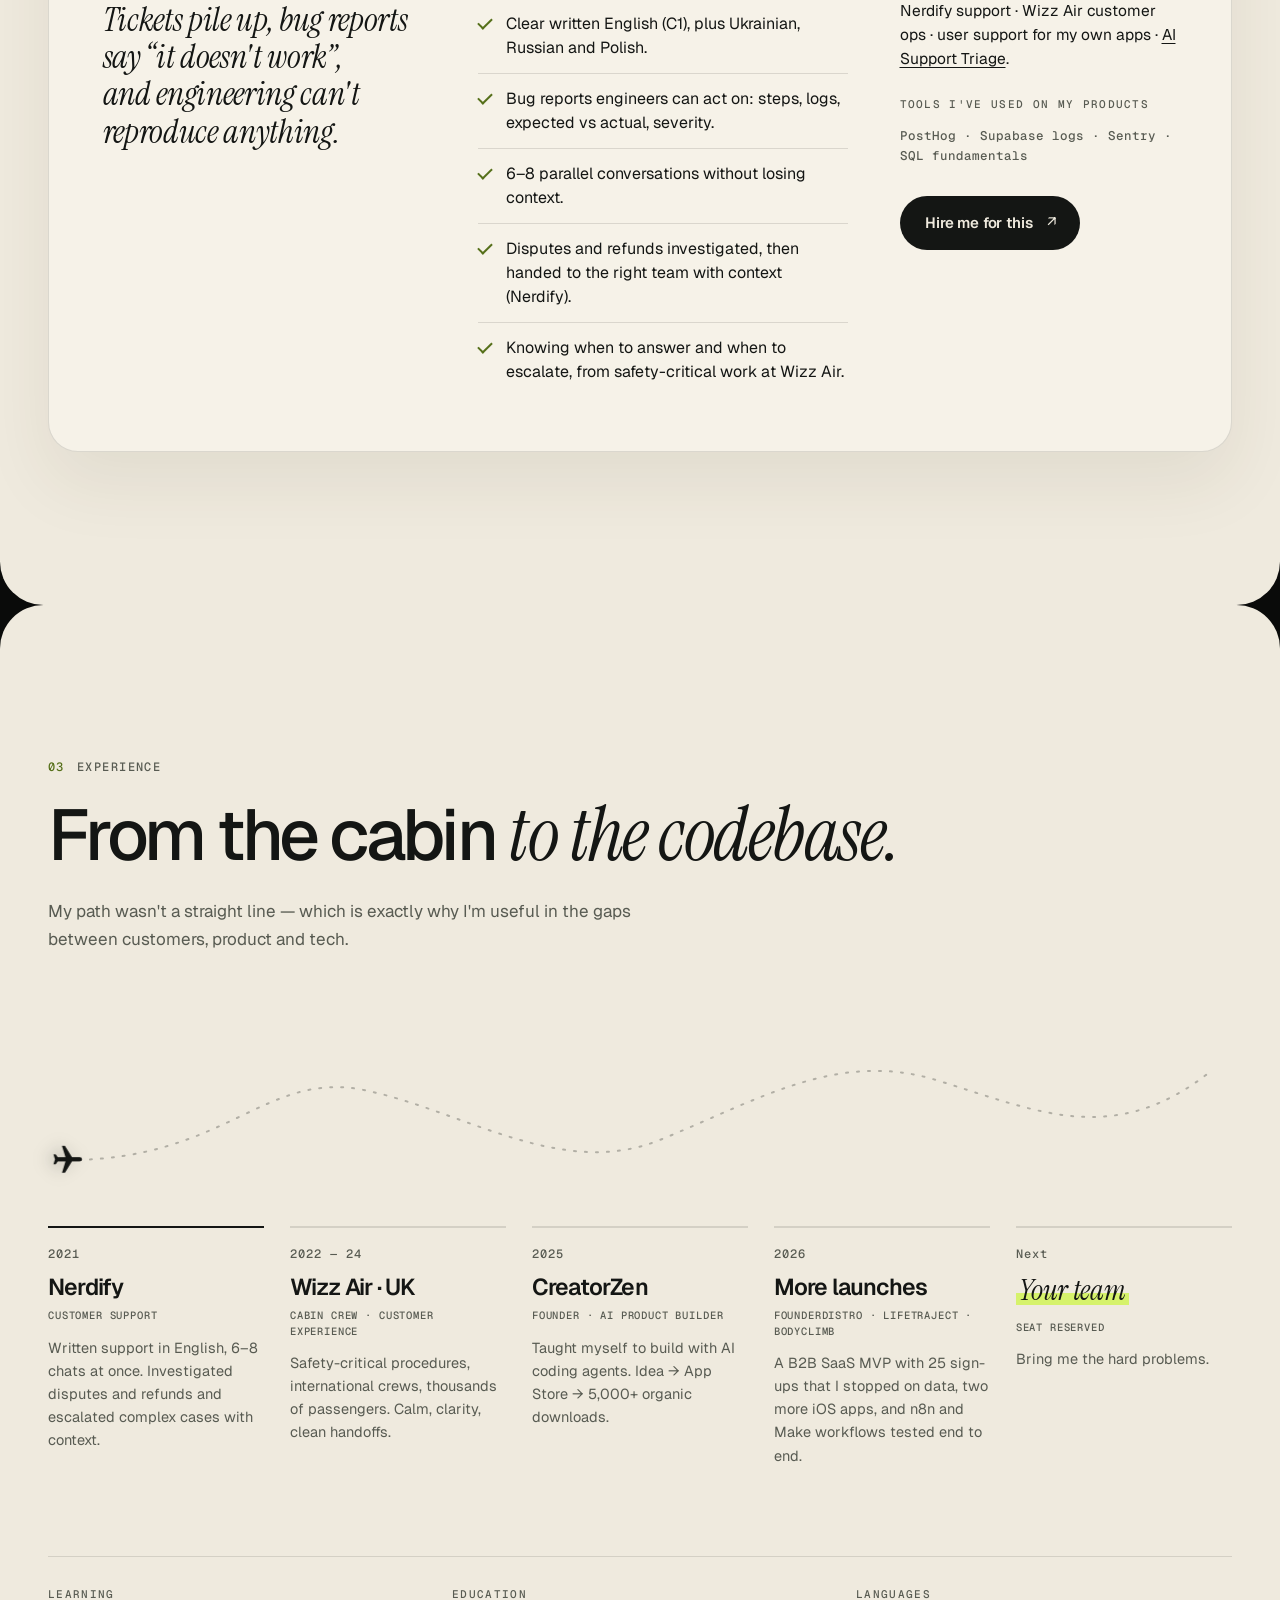
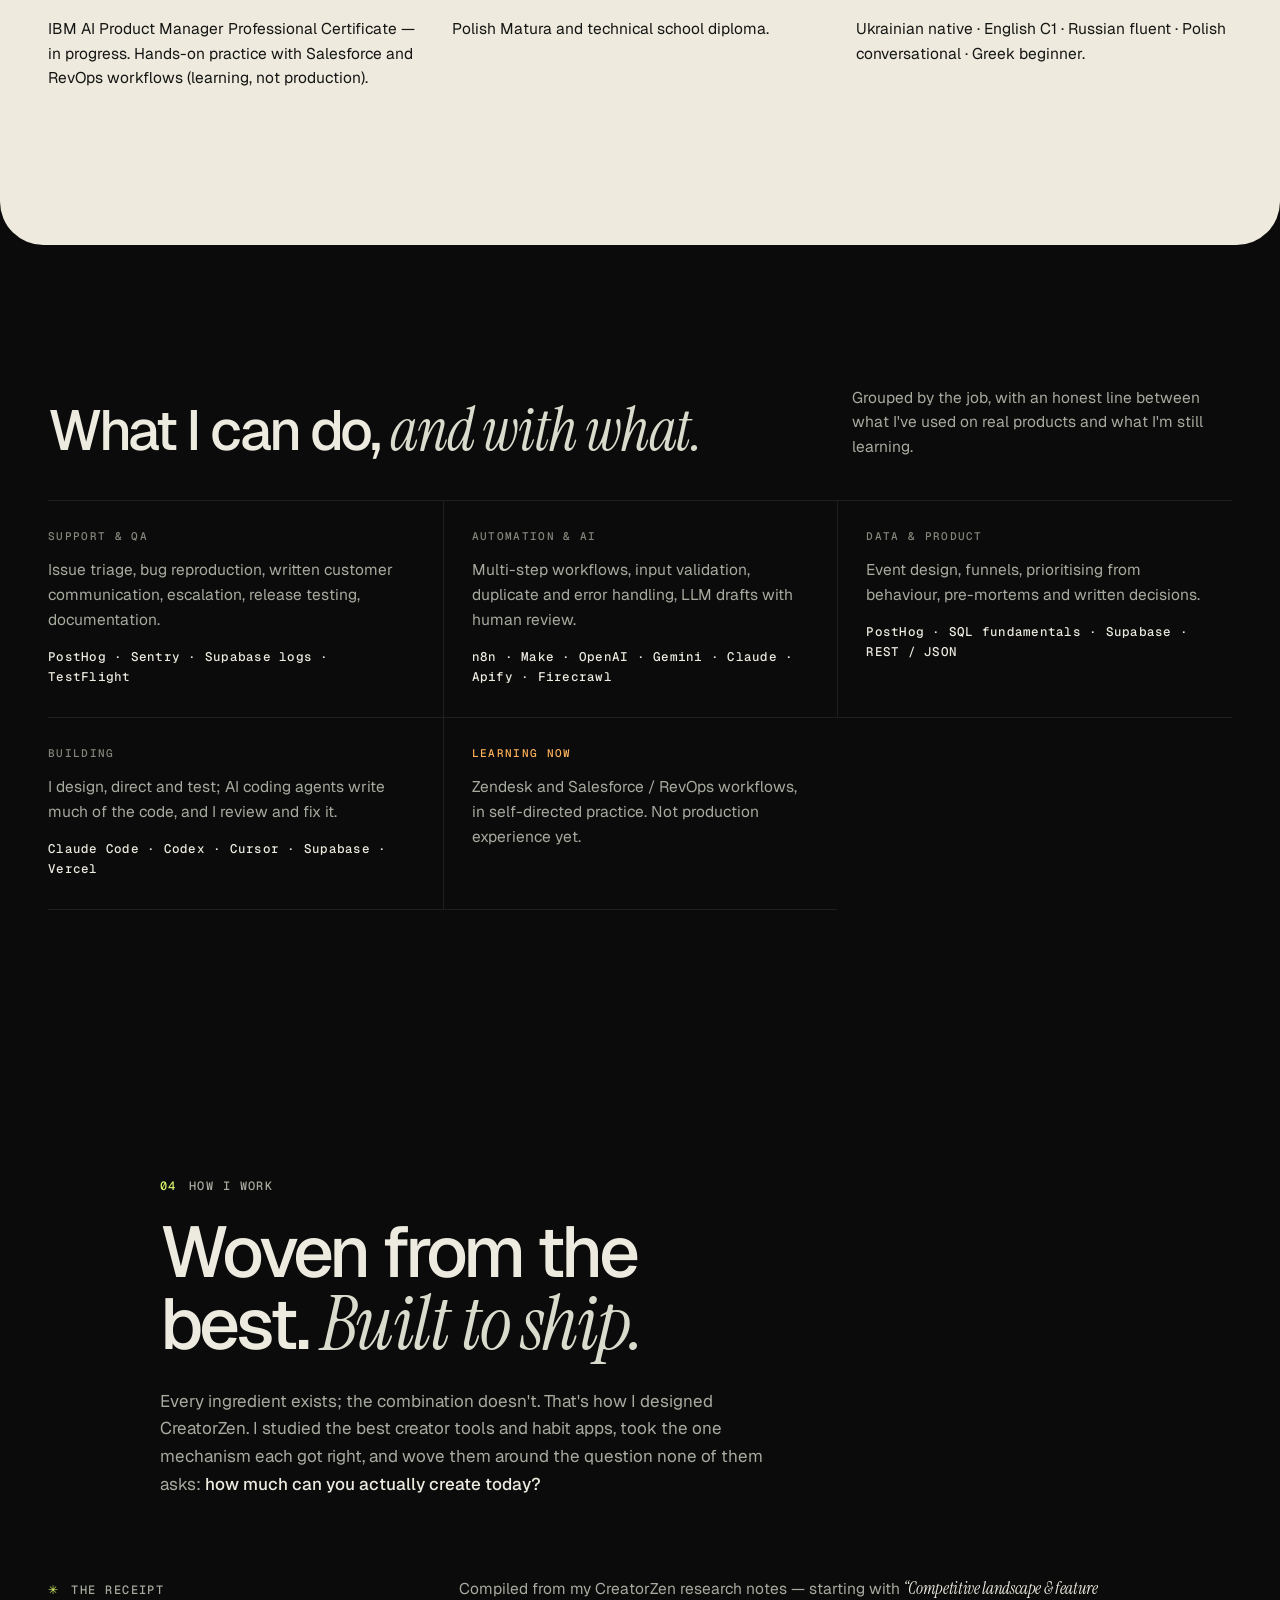
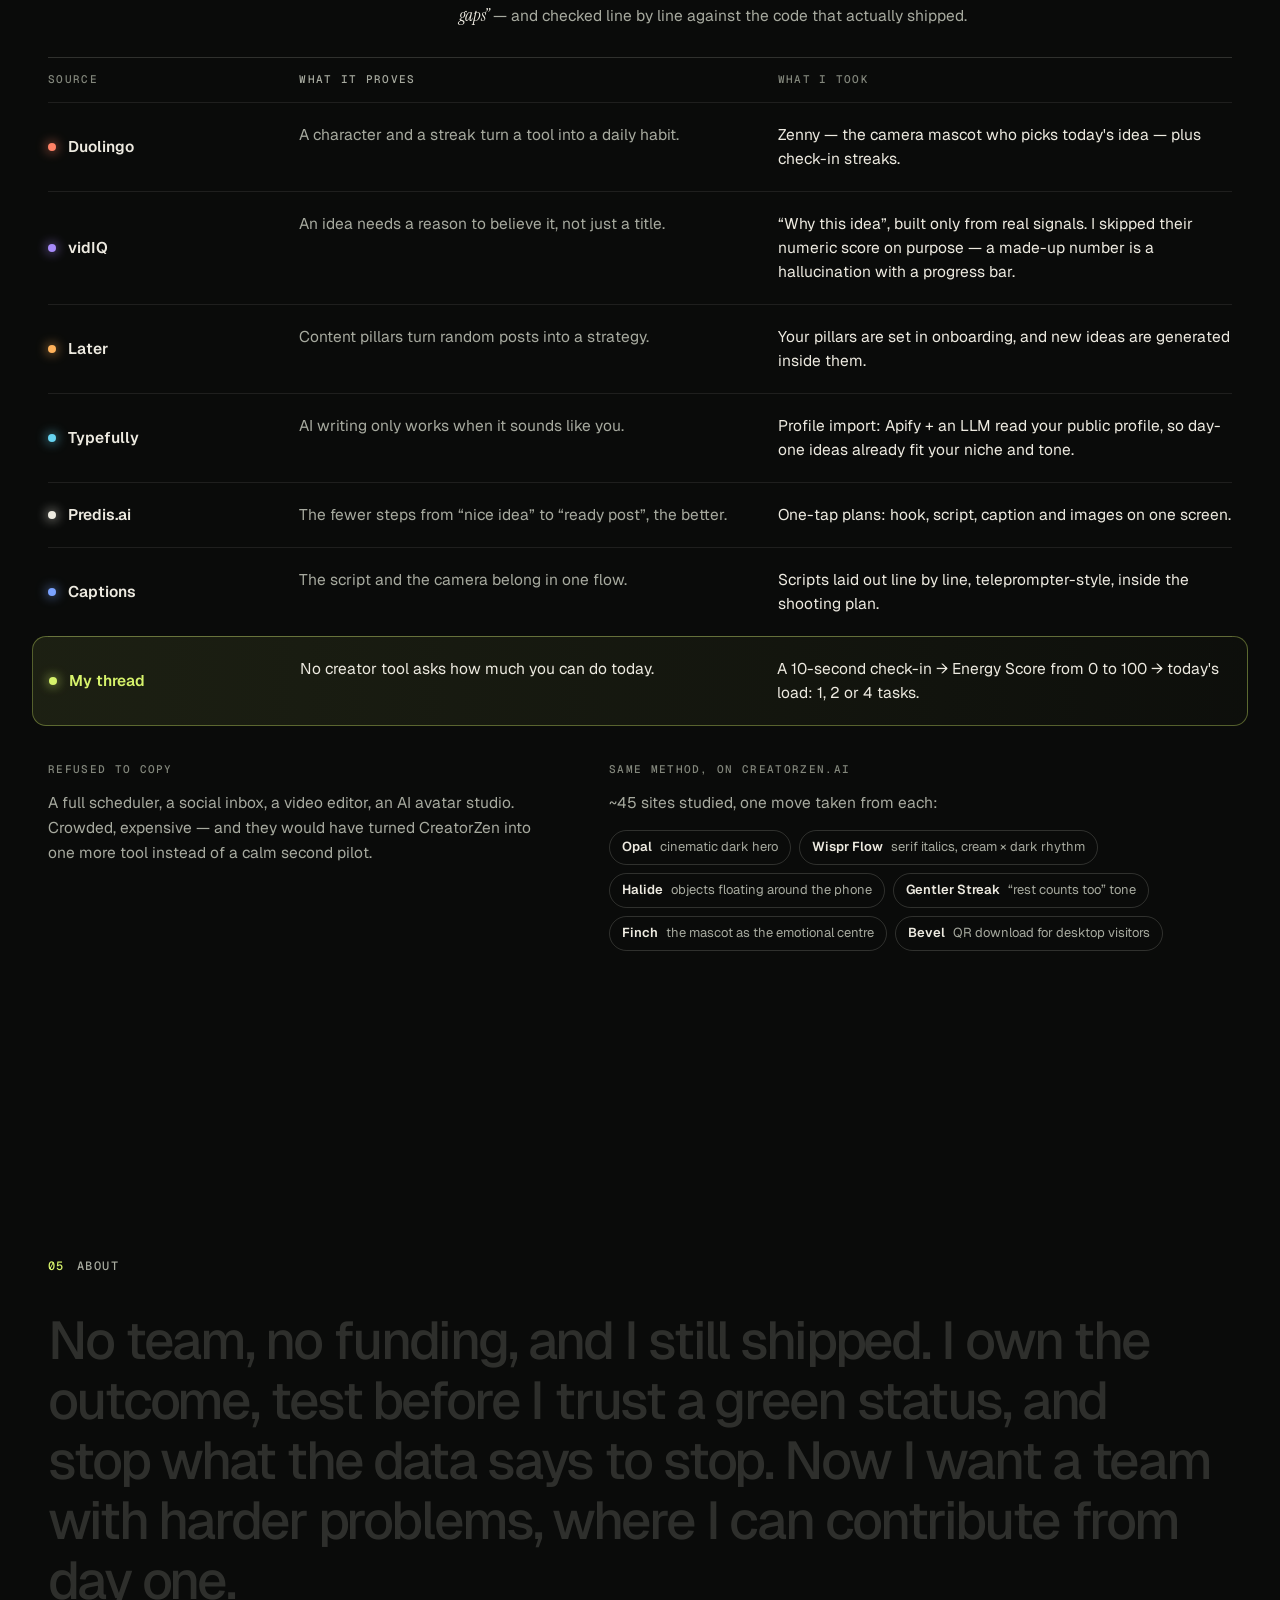
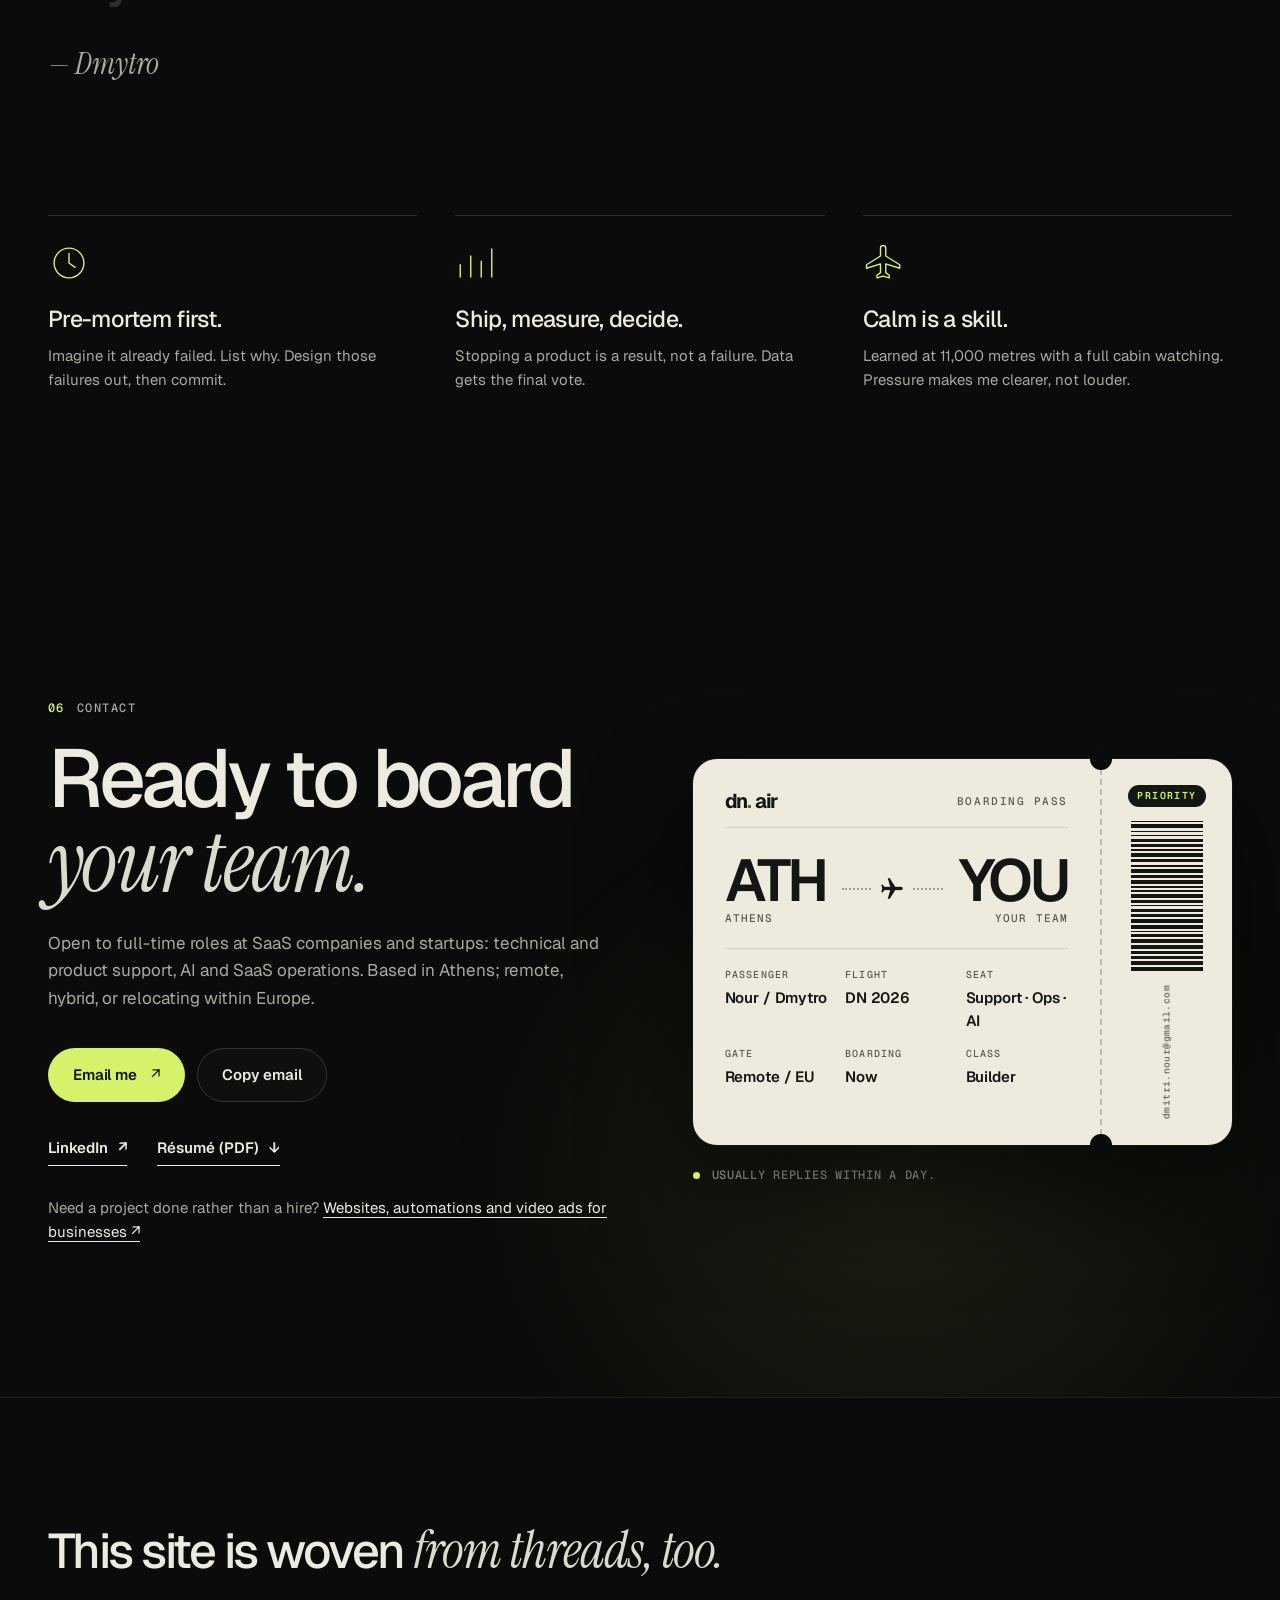
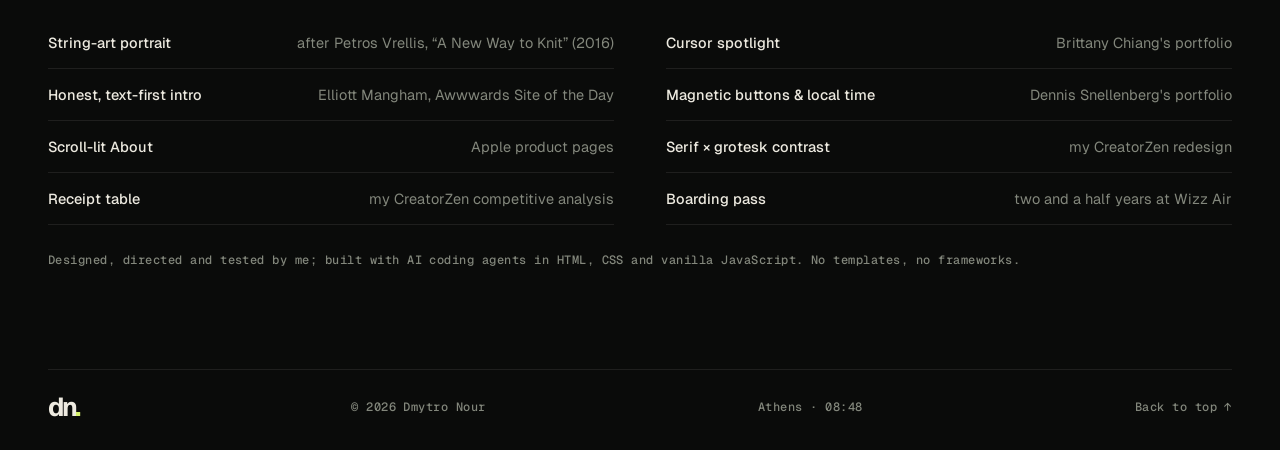
==== commit c7de785e: "Point the homepage at product support roles and publish the case studies Lead with three case studie" ====
--- a/index.html
+++ b/index.html
@@ -3,16 +3,16 @@
   <head>
     <meta charset="UTF-8" />
     <meta name="viewport" content="width=device-width, initial-scale=1, viewport-fit=cover" />
-    <title>Dmytro Nour — AI Product Builder · Support, Ops &amp; Automation</title>
-    <meta name="description" content="I study the best products, pull one thread from each and weave something new. AI product builder with a customer-support core: three apps shipped solo, 5,000+ organic downloads. Open to SaaS and startup teams." />
+    <title>Dmytro Nour — Product Support · SaaS &amp; AI Products</title>
+    <meta name="description" content="Product support for SaaS and AI products. Customer support at Nerdify, customer operations at Wizz Air, and user support, bug investigation and release QA for my own iOS app with 5,000+ organic downloads. Case studies with tests, failures and fixes." />
     <meta name="theme-color" content="#0a0b0a" />
     <meta name="author" content="Dmytro Nour" />
     <meta name="robots" content="index, follow" />
     <link rel="canonical" href="https://www.dmytronour.work/" />
     <meta property="og:type" content="website" />
     <meta property="og:site_name" content="Dmytro Nour" />
-    <meta property="og:title" content="Dmytro Nour — Woven from the best. Built to ship." />
-    <meta property="og:description" content="AI product builder with a customer-support core. Three apps shipped solo, 5,000+ organic downloads. Looking for a team to build bigger things with." />
+    <meta property="og:title" content="Dmytro Nour — Product Support · SaaS &amp; AI Products" />
+    <meta property="og:description" content="I help teams solve customer problems and make software work better. Case studies with real tests, failure analysis and human review." />
     <meta property="og:url" content="https://www.dmytronour.work/" />
     <meta property="og:image" content="https://www.dmytronour.work/assets/og-image.jpg" />
     <meta property="og:image:width" content="1200" />
@@ -31,7 +31,7 @@
         "name": "Dmytro Nour",
         "url": "https://www.dmytronour.work/",
         "image": "https://www.dmytronour.work/assets/dmytro-portrait.jpg",
-        "jobTitle": "AI Product Builder",
+        "jobTitle": "Product Support Specialist",
         "email": "mailto:dmitri.nour@gmail.com",
         "homeLocation": { "@type": "Place", "name": "Athens, Greece" },
         "knowsLanguage": ["en", "uk", "ru", "pl"],
@@ -53,11 +53,10 @@
           <span class="brand-name">Dmytro Nour</span>
         </a>
         <nav class="site-nav" aria-label="Main">
-          <a href="/services">Services</a>
-          <a href="/services#pricing">Pricing</a>
-          <a href="#work">My work</a>
-          <a href="#story">About me</a>
-          <a href="/pay">Pay for a project</a>
+          <a href="#cases">Case studies</a>
+          <a href="#fit">Where I fit</a>
+          <a href="#story">Experience</a>
+          <a href="assets/Dmytro_Nour_Resume.pdf" type="application/pdf" download="Dmytro_Nour_Product_Support_CV.pdf">CV</a>
         </nav>
         <div class="header-meta">
           <span class="status-pill"><span class="pulse" aria-hidden="true"></span>Open to roles</span>
@@ -70,17 +69,12 @@
       </div>
       <div class="mobile-menu" id="mobile-menu" data-menu hidden>
         <nav class="shell" aria-label="Mobile">
-          <a href="#work"><span>01</span>Work</a>
-          <a href="#method"><span>02</span>Method</a>
-          <a href="#fit"><span>03</span>Where I fit</a>
-          <a href="#story"><span>04</span>Story</a>
+          <a href="#cases"><span>01</span>Case studies</a>
+          <a href="#fit"><span>02</span>Where I fit</a>
+          <a href="#story"><span>03</span>Experience</a>
+          <a href="#method"><span>04</span>How I work</a>
           <a href="#contact"><span>05</span>Contact</a>
-          <a href="/websites"><span>06</span>Websites</a>
-          <a href="/portfolio"><span>07</span>Video ads</a>
-          <a href="/services"><span>08</span>Services</a>
-          <a href="/services#pricing">Pricing</a>
-          <a href="/pay">Pay for a project</a>
-          <a class="mobile-menu-cv" href="assets/Dmytro_Nour_Resume.pdf" type="application/pdf" download="Dmytro_Nour_Resume.pdf">Download CV (PDF) <span aria-hidden="true">↓</span></a>
+          <a class="mobile-menu-cv" href="assets/Dmytro_Nour_Resume.pdf" type="application/pdf" download="Dmytro_Nour_Product_Support_CV.pdf">Download CV (PDF) <span aria-hidden="true">↓</span></a>
           <p class="mobile-menu-foot"><span class="pulse" aria-hidden="true"></span>Open to roles · Athens · Remote / EU</p>
         </nav>
       </div>
@@ -92,22 +86,21 @@
         <canvas class="hero-threads" aria-hidden="true"></canvas>
         <div class="shell hero-grid">
           <div class="hero-copy">
-            <p class="eyebrow"><span class="eyebrow-line" aria-hidden="true"></span><span>AI product builder · Support · Ops<span class="eyebrow-extra"> · Automation</span></span></p>
-            <h1 class="hero-title" id="hero-title">
-              <span class="line"><span>Woven from</span></span>
-              <span class="line"><span>the best.</span></span>
-              <span class="line"><em>Built to ship.</em></span>
+            <p class="eyebrow"><span class="eyebrow-line" aria-hidden="true"></span><span>Product support · SaaS<span class="eyebrow-extra"> &amp; AI products</span></span></p>
+            <h1 class="hero-title hero-title-role" id="hero-title">
+              <span class="line"><span>I solve customer</span></span>
+              <span class="line"><span>problems and make</span></span>
+              <span class="line"><em>software work better.</em></span>
             </h1>
-            <p class="hero-lead">I'm Dmytro Nour. I study the best products in any category, pull one thread from each, and weave something that didn't exist before. Three apps shipped with no team and almost no budget — 5,000+ organic downloads so far. <strong>Now I want to build bigger things with a team.</strong></p>
+            <p class="hero-lead">I'm Dmytro Nour. English-language support at Nerdify, over two years of customer operations at Wizz Air, and since 2025 user emails, bug investigation and release QA for CreatorZen, my own iOS app. I also test integrations and build AI-assisted workflows with human review. <strong>Now I want to do it in a SaaS team.</strong></p>
             <div class="hero-actions">
-              <a class="btn btn-lime" href="/services" data-magnetic>Explore my services <span aria-hidden="true">↗</span></a>
-              <a class="btn btn-ghost" href="#work">See what I've shipped <span aria-hidden="true">↓</span></a>
-              <a class="hero-cv" href="assets/Dmytro_Nour_Resume.pdf" type="application/pdf" download="Dmytro_Nour_Resume.pdf">CV · PDF <span aria-hidden="true">↓</span></a>
-            </div>
-            <ul class="hero-proof" aria-label="Products">
-              <li><i style="--c: var(--violet)"></i><strong>CreatorZen</strong> iOS · live</li>
-              <li><i style="--c: var(--amber)"></i><strong>LifeTraject</strong> iOS · live</li>
-              <li><i style="--c: var(--lime)"></i><strong>FounderDistro</strong> B2B SaaS</li>
+              <a class="btn btn-lime" href="#cases" data-magnetic>View case studies <span aria-hidden="true">↓</span></a>
+              <a class="btn btn-ghost" href="assets/Dmytro_Nour_Resume.pdf" type="application/pdf" download="Dmytro_Nour_Product_Support_CV.pdf">Download CV <span aria-hidden="true">↓</span></a>
+            </div>
+            <ul class="hero-proof" aria-label="Background">
+              <li><i style="--c: var(--violet)"></i><strong>5,000+</strong> organic app downloads</li>
+              <li><i style="--c: var(--amber)"></i><strong>Nerdify</strong> support</li>
+              <li><i style="--c: var(--cyan)"></i><strong>Wizz Air</strong> customer ops</li>
             </ul>
           </div>
 
@@ -141,26 +134,22 @@
 
       <!-- Proof numbers -->
       <section class="proof" id="proof" aria-label="Highlights">
-        <div class="shell proof-grid">
+        <div class="shell proof-grid proof-grid-4">
           <div class="stat" data-reveal>
             <strong><span data-count="5000">5,000</span>+</strong>
-            <span>organic downloads of CreatorZen — zero ad spend</span>
+            <span>organic downloads of CreatorZen, my iOS app, with zero ad spend</span>
           </div>
           <div class="stat" data-reveal style="--d: 80ms">
-            <strong><span data-count="1790">1,790</span></strong>
-            <span>commits shipped in the last 12 months, almost all solo</span>
+            <strong>20<small>/ 20</small></strong>
+            <span>test support requests sorted into the right topic by my n8n triage workflow</span>
           </div>
           <div class="stat" data-reveal style="--d: 160ms">
-            <strong><span data-count="18">18</span><small>days</small></strong>
-            <span>from an empty repo to a launched B2B AI SaaS</span>
+            <strong><span data-count="160">160</span>+</strong>
+            <span>iOS builds released to TestFlight and the App Store, each one checked first</span>
           </div>
           <div class="stat" data-reveal style="--d: 240ms">
-            <strong><span data-count="160">160</span>+</strong>
-            <span>iOS builds shipped to TestFlight and the App Store</span>
-          </div>
-          <div class="stat" data-reveal style="--d: 320ms">
             <strong>4<small>+1</small></strong>
-            <span>languages: EN · UA · RU · PL — and learning Greek</span>
+            <span>languages: EN · UA · RU · PL, and learning Greek</span>
           </div>
         </div>
       </section>
@@ -172,94 +161,63 @@
         </div>
       </div>
 
-      <!-- 02 · Method -->
-      <section class="method" id="method" aria-labelledby="method-title">
-        <div class="shell section-head" data-reveal>
-          <p class="kicker"><span>02</span>Method</p>
-          <h2 id="method-title">Every ingredient exists. <em>The combination doesn't.</em></h2>
-          <p class="section-lead">That's how I built CreatorZen. I studied the best creator tools and habit apps, took the one mechanism each got right, and wove them around the question none of them asks: <strong>how much can you actually create today?</strong></p>
-        </div>
-
-        <div class="loom" data-loom>
-          <div class="loom-sticky">
-            <div class="shell loom-grid">
-              <ol class="loom-steps">
-                <li class="is-active"><span class="loom-num">01</span><div><h3>Study the best</h3><p>I map the strongest products around the problem — creator tools, habit apps, AI writers — and write down what each one gets exactly right.</p></div></li>
-                <li><span class="loom-num">02</span><div><h3>Pull one thread from each</h3><p>One proven mechanic per product, with a note on <em>why</em> it works — and what has to change so it fits my users.</p></div></li>
-                <li><span class="loom-num">03</span><div><h3>Add the thread nobody had</h3><p>No creator tool asked how tired you are. So CreatorZen starts with a 10-second energy check-in that decides today's workload.</p></div></li>
-                <li><span class="loom-num">04</span><div><h3>Weave, ship, measure</h3><p>Everything in one loop — check in, pick, film, post. Then real users, PostHog funnels and an honest call on what to fix next.</p></div></li>
-              </ol>
-              <div class="loom-stage">
-                <svg class="loom-svg" viewBox="0 0 760 560" role="img" aria-label="Six products — Duolingo, vidIQ, Later, Typefully, Predis.ai and Captions — each give one thread, a seventh thread of my own adds energy awareness, and together they weave into CreatorZen" data-loom-svg></svg>
-                <div class="loom-progress" aria-hidden="true"><span></span></div>
-              </div>
-            </div>
-          </div>
-        </div>
-
-        <div class="shell receipt" data-reveal>
-          <div class="receipt-head">
-            <p class="kicker"><span>✳</span>The receipt</p>
-            <p>Compiled from my CreatorZen research notes — starting with <em>“Competitive landscape &amp; feature gaps”</em> — and checked line by line against the code that actually shipped.</p>
-          </div>
-          <div class="receipt-table" role="table" aria-label="Products I studied, what they prove, and what I took for CreatorZen">
-            <div class="receipt-row receipt-labels" role="row"><span role="columnheader">Source</span><span role="columnheader">What it proves</span><span role="columnheader">What I took</span></div>
-            <div class="receipt-row" role="row"><span role="cell"><i style="--c: var(--coral)"></i>Duolingo</span><span role="cell">A character and a streak turn a tool into a daily habit.</span><span role="cell">Zenny — the camera mascot who picks today's idea — plus check-in streaks.</span></div>
-            <div class="receipt-row" role="row"><span role="cell"><i style="--c: var(--violet)"></i>vidIQ</span><span role="cell">An idea needs a reason to believe it, not just a title.</span><span role="cell">“Why this idea”, built only from real signals. I skipped their numeric score on purpose — a made-up number is a hallucination with a progress bar.</span></div>
-            <div class="receipt-row" role="row"><span role="cell"><i style="--c: var(--amber)"></i>Later</span><span role="cell">Content pillars turn random posts into a strategy.</span><span role="cell">Your pillars are set in onboarding, and new ideas are generated inside them.</span></div>
-            <div class="receipt-row" role="row"><span role="cell"><i style="--c: var(--cyan)"></i>Typefully</span><span role="cell">AI writing only works when it sounds like you.</span><span role="cell">Profile import: Apify + an LLM read your public profile, so day-one ideas already fit your niche and tone.</span></div>
-            <div class="receipt-row" role="row"><span role="cell"><i style="--c: var(--text)"></i>Predis.ai</span><span role="cell">The fewer steps from “nice idea” to “ready post”, the better.</span><span role="cell">One-tap plans: hook, script, caption and images on one screen.</span></div>
-            <div class="receipt-row" role="row"><span role="cell"><i style="--c: var(--blue)"></i>Captions</span><span role="cell">The script and the camera belong in one flow.</span><span role="cell">Scripts laid out line by line, teleprompter-style, inside the shooting plan.</span></div>
-            <div class="receipt-row receipt-mine" role="row"><span role="cell"><i style="--c: var(--lime)"></i>My thread</span><span role="cell">No creator tool asks how much you can do today.</span><span role="cell">A 10-second check-in → Energy Score from 0 to 100 → today's load: 1, 2 or 4 tasks.</span></div>
-          </div>
-          <div class="receipt-foot">
-            <p class="receipt-skip"><span class="fit-label">Refused to copy</span>A full scheduler, a social inbox, a video editor, an AI avatar studio. Crowded, expensive — and they would have turned CreatorZen into one more tool instead of a calm second pilot.</p>
-            <div class="receipt-web">
-              <span class="fit-label">Same method, on creatorzen.ai</span>
-              <p>~45 sites studied, one move taken from each:</p>
-              <ul class="web-threads">
-                <li><b>Opal</b>cinematic dark hero</li>
-                <li><b>Wispr Flow</b>serif italics, cream × dark rhythm</li>
-                <li><b>Halide</b>objects floating around the phone</li>
-                <li><b>Gentler Streak</b>“rest counts too” tone</li>
-                <li><b>Finch</b>the mascot as the emotional centre</li>
-                <li><b>Bevel</b>QR download for desktop visitors</li>
-              </ul>
-            </div>
-          </div>
-        </div>
-      </section>
-
-      <!-- 03 · Work -->
-      <section class="work" id="work" aria-labelledby="work-title">
+      <!-- 01 · Case studies -->
+      <section class="work" id="cases" aria-labelledby="work-title">
         <div class="shell">
           <div class="section-head" data-reveal>
-            <p class="kicker"><span>03</span>Selected work</p>
-            <h2 id="work-title">Shipped. Measured. <em>Decided.</em></h2>
-            <p class="section-lead">Every project here went all the way to real users — and taught me something I now bring to every team.</p>
-          </div>
+            <p class="kicker"><span>01</span>Case studies</p>
+            <h2 id="work-title">Tested. Broken. <em>Fixed.</em></h2>
+            <p class="section-lead">Three pieces of work closest to support and SaaS operations. Each one shows what I checked, what went wrong and what is still unmeasured.</p>
+          </div>
+
+          <article class="case case-tri" aria-labelledby="tri-title" data-reveal>
+            <div class="case-copy">
+              <div class="case-meta"><span>01 · Support operations</span><span>n8n + Gemini · Nov 2026</span></div>
+              <h3 id="tri-title">AI Support Triage<i>.</i></h3>
+              <p class="tri-sub">Testing, failure analysis and human review</p>
+              <p class="case-lead">A workflow that checks each incoming support request, sorts it by topic and drafts a reply from approved help articles. A person reviews every draft before anything is sent. Practice project, tested on 24 made-up requests.</p>
+              <dl class="case-stats">
+                <div><dt>Sorted right</dt><dd>20/20</dd></div>
+                <div><dt>Drafts passed</dt><dd>19/20</dd></div>
+                <div><dt>Review time</dt><dd>100→45s</dd></div>
+              </dl>
+              <ul class="case-points">
+                <li><b>Bad input</b> Two repeats recorded without overwriting the first draft. Two requests with missing data rejected, with the reason saved.</li>
+                <li><b>Bug found</b> Test #48 reported success, but 22 saved drafts had lost their request number. I traced it, fixed how the number passes between steps and added a check before saving.</li>
+                <li><b>Retest</b> In test #50 I matched every saved draft to its request and confirmed earlier records were intact.</li>
+                <li><b>Honest</b> Review time is from five requests only. Editing time and running costs are not measured yet, and the page says so.</li>
+              </ul>
+              <div class="case-links">
+                <a class="link-arrow" href="/automations/saas-request-triage">Read the case study <span aria-hidden="true">↗</span></a>
+              </div>
+            </div>
+            <a class="case-visual tri-visual" href="/automations/saas-request-triage" aria-label="Open the AI Support Triage case study">
+              <img src="automations/saas-request-triage/n8n-replay.png" alt="The n8n workflow from test #50: request check, draft writing and saving for review" width="2482" height="966" loading="lazy" decoding="async" />
+              <span class="tri-flow" aria-hidden="true"><span>Check request</span><span>Draft reply</span><span>Validate &amp; save</span><span>Human review</span></span>
+            </a>
+          </article>
 
           <article class="case case-cz" aria-labelledby="cz-title" data-reveal>
             <div class="case-copy">
-              <div class="case-meta"><span>01 · Flagship</span><span>iOS + Web · 2025 — now</span></div>
+              <div class="case-meta"><span>02 · Flagship product</span><span>iOS + Web · 2025 — now</span></div>
               <h3 id="cz-title">CreatorZen<i>.</i></h3>
               <p class="case-lead">An AI content coach that tells creators what to post today — hook, script, caption and images ready to film — and plans around their energy so they keep posting without burning out.</p>
               <dl class="case-stats">
                 <div><dt>Organic downloads</dt><dd>5,000+</dd></div>
                 <div><dt>Commits</dt><dd>1,393</dd></div>
-                <div><dt>On the App Store</dt><dd>v2.6</dd></div>
+                <div><dt>On the App Store</dt><dd>v2.7</dd></div>
               </dl>
               <ul class="case-points">
-                <li><b>Role</b> Founder — product, UX, AI pipelines, analytics, QA and support. All of it.</li>
+                <li><b>Role</b> Founder: product, user support, release QA, analytics and AI pipelines. I built it with AI coding agents and checked every release myself.</li>
                 <li><b>Loop</b> Energy check-in → today's pick → a ready-to-film plan, every morning.</li>
                 <li><b>AI</b> Profile import with Apify + LLM analysis personalises ideas from day one, with fallbacks when data is thin.</li>
-                <li><b>Growth</b> PostHog funnels and user feedback show where activation breaks — then I fix it and ship.</li>
+                <li><b>Support</b> User feedback and PostHog funnels show where people get stuck. I reproduce the problem, fix it, test the build and ship.</li>
               </ul>
               <div class="chips"><span>Next.js</span><span>Supabase</span><span>OpenAI</span><span>Apify</span><span>PostHog</span><span>iOS</span></div>
               <div class="case-links">
                 <a class="link-arrow" href="https://creatorzen.ai/" target="_blank" rel="noopener noreferrer">creatorzen.ai <span aria-hidden="true">↗</span></a>
                 <a class="link-arrow" href="https://apps.apple.com/gr/app/creatorzen/id6755627819" target="_blank" rel="noopener noreferrer">App Store <span aria-hidden="true">↗</span></a>
-                <a class="link-arrow link-quiet" href="#method">How it was woven <span aria-hidden="true">↑</span></a>
+                <a class="link-arrow link-quiet" href="#method">How it was designed <span aria-hidden="true">↓</span></a>
               </div>
             </div>
             <div class="case-visual cz-visual">
@@ -276,9 +234,32 @@
             </div>
           </article>
 
-          <div class="case-pair">
+          <article class="case case-make" aria-labelledby="make-title" data-reveal>
+            <a class="make-visual" href="/automations/fitness-plan-fulfillment" aria-label="Open the Make case study">
+              <img src="automations/fitness-plan-fulfillment/make-scenario.png" alt="Archived Make scenario: questionnaire, plan generation, PDF rendering and delivery" width="2726" height="1266" loading="lazy" decoding="async" />
+            </a>
+            <div class="make-copy">
+              <div class="case-meta"><span>03 · Integrations</span><span>Make · own-product MVP</span></div>
+              <h3 id="make-title">Fitness plan automation</h3>
+              <p class="case-lead">A Make scenario that turned a questionnaire into a personalised PDF plan and handed the link to the email tool: Tally → OpenAI → CloudConvert → Dropbox → MailerLite. I wrote the rules and prompt, designed the PDF and debugged the scenario.</p>
+              <ul class="case-points compact">
+                <li>Evidence I kept: a blueprint with 12 modules and 29 mapped fields, 14 archived PDFs, the email automation settings.</li>
+                <li>Limits I found: the export was checked only once, two PDFs had layout errors, and 50% of the eight emails bounced. The MVP had no buyers.</li>
+              </ul>
+              <a class="link-arrow" href="/automations/fitness-plan-fulfillment">Read the case study <span aria-hidden="true">↗</span></a>
+            </div>
+          </article>
+
+          <details class="lab lab-more">
+            <summary class="lab-head">
+              <h3 id="lab-title">More products &amp; experiments</h3>
+              <p>FounderDistro, LifeTraject, games, research and prototypes. <span class="lab-toggle">Show</span></p>
+            </summary>
+          <div class="more-products">
+            <h4 class="more-title">Other products I launched</h4>
+            <div class="case-pair">
             <article class="case case-fd" aria-labelledby="fd-title" data-reveal>
-              <div class="case-meta"><span>02 · B2B AI SaaS</span><span>March 2026</span></div>
+              <div class="case-meta"><span>B2B AI SaaS MVP</span><span>March 2026</span></div>
               <h3 id="fd-title">FounderDistro</h3>
               <p class="case-lead">Paste your company URL, get a week of founder-led content. Built, launched and measured — then deliberately stopped.</p>
               <figure class="fd-chart" aria-label="262 commits over 18 days, 12 to 29 March 2026">
@@ -296,7 +277,7 @@
             </article>
 
             <article class="case case-lt" aria-labelledby="lt-title" data-reveal style="--d: 120ms">
-              <div class="case-meta"><span>03 · Consumer iOS</span><span>2026 · live</span></div>
+              <div class="case-meta"><span>Consumer iOS</span><span>2026 · live</span></div>
               <div class="lt-art" aria-hidden="true"><img src="assets/lifetraject-trajectory.webp" alt="" width="560" height="560" loading="lazy" decoding="async" /></div>
               <h3 id="lt-title">LifeTraject</h3>
               <p class="case-lead">An honest goal forecast. It measures the gap between what you plan and what you actually do — and predicts when you'll really get there.</p>
@@ -309,11 +290,8 @@
             </article>
           </div>
 
-          <div class="lab" aria-labelledby="lab-title">
-            <div class="lab-head" data-reveal>
-              <h3 id="lab-title">The lab</h3>
-              <p>Side builds where I learn fastest — games, simulations and research that stretch how I think.</p>
-            </div>
+          </div>
+            <h4 class="more-title more-title-lab">Side projects</h4>
             <div class="lab-grid">
               <article class="lab-card" data-reveal>
                 <div class="lab-top"><span>RevOps · Game</span><span class="tag">Playable</span></div>
@@ -340,8 +318,7 @@
                 <p class="lab-stack">Next.js 15 · OpenAI · Supabase</p>
               </article>
             </div>
-          </div>
-
+          
           <figure class="buildlog" data-reveal aria-labelledby="buildlog-title">
             <figcaption class="buildlog-head">
               <h3 id="buildlog-title">The build log</h3>
@@ -350,7 +327,7 @@
             <div class="buildlog-chart" style="--months: 14">
               <div class="bl-months" aria-hidden="true"><span>Aug</span><span>Sep</span><span>Oct</span><span>Nov</span><span>Dec</span><span>Jan</span><span>Feb</span><span>Mar</span><span>Apr</span><span>May</span><span>Jun</span><span>Jul</span><span>Aug</span><span>Sep</span></div>
               <ul class="bl-rows">
-                <li style="--s: 0; --e: 14; --c: var(--violet)"><span class="bl-name">CreatorZen</span><span class="bl-bar"><em>idea → App Store → v2.6</em></span></li>
+                <li style="--s: 0; --e: 14; --c: var(--violet)"><span class="bl-name">CreatorZen</span><span class="bl-bar"><em>idea → App Store → v2.7</em></span></li>
                 <li style="--s: 5.7; --e: 9.2; --c: var(--amber)"><span class="bl-name">LifeTraject</span><span class="bl-bar"><em>iOS launch</em></span></li>
                 <li style="--s: 7.4; --e: 8; --c: var(--lime)"><span class="bl-name">FounderDistro</span><span class="bl-bar"><em>18 days</em></span></li>
                 <li style="--s: 8; --e: 8.4; --c: var(--coral)"><span class="bl-name">Polymarket bot</span><span class="bl-bar"></span></li>
@@ -361,160 +338,60 @@
               </ul>
             </div>
           </figure>
-        </div>
-      </section>
-
-      <!-- Websites for businesses, details on /websites -->
-      <section class="local" id="websites" aria-labelledby="local-title">
-        <div class="shell">
-          <a class="local-card" href="/websites" data-reveal>
-            <div class="local-copy">
-              <p class="kicker"><span>✳</span>Also · Websites for businesses</p>
-              <h2 id="local-title">A website for your business, <em>live in a week.</em></h2>
-              <p>I build websites for small businesses with the same method: the best sites in their field, one idea from each, woven around the owner's own photos and reviews. You see the idea first, and you pay only once the site is live.</p>
-            </div>
-            <div class="local-price" aria-label="From 149 euros">
-              <strong><small>from</small>149 €</strong>
-              <span class="local-go">Prices &amp; packages <span aria-hidden="true">↗</span></span>
-            </div>
-          </a>
-        </div>
-      </section>
-
-      <!-- 04 · Where I fit -->
+          </details>
+        </div>
+      </section>
+
+      <!-- 02 · Where I fit -->
       <section class="fit paper" id="fit" aria-labelledby="fit-title">
         <div class="shell">
           <div class="section-head" data-reveal>
-            <p class="kicker"><span>04</span>Where I fit</p>
-            <h2 id="fit-title">Plug me in <em>where it hurts.</em></h2>
-            <p class="section-lead">On my own products I've been founder, support, QA, analyst and ops — often on the same day. Pick the problem you're hiring for.</p>
+            <p class="kicker"><span>02</span>Where I fit</p>
+            <h2 id="fit-title">Two roles <em>I'm applying for.</em></h2>
+            <p class="section-lead">On my own products I handled support, QA, analytics and operations myself. These are the jobs where that experience is most useful.</p>
           </div>
 
           <div class="fit-ui" data-tabs data-reveal>
-            <div class="fit-tabs" role="tablist" aria-label="Roles I can fill">
-              <button role="tab" type="button" id="tab-support" aria-controls="panel-support" aria-selected="true">Customer &amp; tech support</button>
-              <button role="tab" type="button" id="tab-ops" aria-controls="panel-ops" aria-selected="false" tabindex="-1">Product operations</button>
-              <button role="tab" type="button" id="tab-ai" aria-controls="panel-ai" aria-selected="false" tabindex="-1">AI workflows</button>
-              <button role="tab" type="button" id="tab-impl" aria-controls="panel-impl" aria-selected="false" tabindex="-1">Implementation</button>
-              <button role="tab" type="button" id="tab-found" aria-controls="panel-found" aria-selected="false" tabindex="-1">Founding generalist</button>
+            <div class="fit-tabs" role="tablist" aria-label="Roles I'm applying for">
+              <button role="tab" type="button" id="tab-support" aria-controls="panel-support" aria-selected="true">Product &amp; technical support</button>
+              <button role="tab" type="button" id="tab-ops" aria-controls="panel-ops" aria-selected="false" tabindex="-1">AI &amp; SaaS operations</button>
             </div>
 
             <div class="fit-panel" role="tabpanel" id="panel-support" aria-labelledby="tab-support" tabindex="0">
-              <p class="fit-pain"><span>The pain</span>Tickets pile up, bug reports say “it doesn't work”, and engineering can't reproduce anything.</p>
+              <p class="fit-pain"><span>The problem</span>Tickets pile up, bug reports say “it doesn't work”, and engineering can't reproduce anything.</p>
               <div class="fit-bring"><span class="fit-label">What I bring</span>
                 <ul>
-                  <li>Calm, precise written English (C1) — plus Ukrainian, Russian and Polish.</li>
-                  <li>Bug reports engineers love: steps, logs, expected vs actual, severity.</li>
-                  <li>6–8 parallel conversations without dropping context.</li>
-                  <li>Recurring tickets turned into fixes, macros and docs.</li>
+                  <li>Clear written English (C1), plus Ukrainian, Russian and Polish.</li>
+                  <li>Bug reports engineers can act on: steps, logs, expected vs actual, severity.</li>
+                  <li>6–8 parallel conversations without losing context.</li>
+                  <li>Disputes and refunds investigated, then handed to the right team with context (Nerdify).</li>
+                  <li>Knowing when to answer and when to escalate, from safety-critical work at Wizz Air.</li>
                 </ul>
               </div>
-              <div class="fit-proof"><span class="fit-label">Proof</span><p>Nerdify support · Wizz Air customer ops · I run support for my own apps.</p><span class="fit-label">Tools</span><p class="fit-tools">Zendesk · PostHog · Supabase logs · SQL · Sentry</p><a class="btn btn-ink" href="mailto:dmitri.nour@gmail.com?subject=Role%3A%20Customer%20%26%20technical%20support">Hire me for this <span aria-hidden="true">↗</span></a></div>
+              <div class="fit-proof"><span class="fit-label">Proof</span><p>Nerdify support · Wizz Air customer ops · user support for my own apps · <a href="/automations/saas-request-triage">AI Support Triage</a>.</p><span class="fit-label">Tools I've used on my products</span><p class="fit-tools">PostHog · Supabase logs · Sentry · SQL fundamentals</p><a class="btn btn-ink" href="mailto:dmitri.nour@gmail.com?subject=Role%3A%20Technical%20%26%20product%20support">Hire me for this <span aria-hidden="true">↗</span></a></div>
             </div>
 
             <div class="fit-panel" role="tabpanel" id="panel-ops" aria-labelledby="tab-ops" tabindex="0" hidden>
-              <p class="fit-pain"><span>The pain</span>Nobody owns the release checklist, the funnel, or the question “why did activation drop?”</p>
+              <p class="fit-pain"><span>The problem</span>The team copies the same data by hand every day, and nobody owns the release checklist or the question “why did activation drop?”</p>
               <div class="fit-bring"><span class="fit-label">What I bring</span>
                 <ul>
-                  <li>Event design and PostHog funnels that answer real questions.</li>
-                  <li>Release QA and versioning discipline across 160+ iOS builds.</li>
-                  <li>Specs, decision logs and pre-mortems before a line of code.</li>
-                  <li>Prioritisation from behaviour, not opinions.</li>
+                  <li>Workflows in n8n and Make with input checks, duplicate handling and error paths.</li>
+                  <li>LLM steps with structured output, fallbacks and a person reviewing the result.</li>
+                  <li>Testing on a fixed data set, finding what a green status hides, retesting after the fix.</li>
+                  <li>Release QA across 160+ iOS builds, PostHog funnels and written decision logs.</li>
                 </ul>
               </div>
-              <div class="fit-proof"><span class="fit-label">Proof</span><p>CreatorZen activation work · LifeTraject pre-mortems · FounderDistro's no-go call.</p><span class="fit-label">Tools</span><p class="fit-tools">PostHog · App Store Connect · EAS · Figma · SQL</p><a class="btn btn-ink" href="mailto:dmitri.nour@gmail.com?subject=Role%3A%20Product%20operations">Hire me for this <span aria-hidden="true">↗</span></a></div>
-            </div>
-
-            <div class="fit-panel" role="tabpanel" id="panel-ai" aria-labelledby="tab-ai" tabindex="0" hidden>
-              <p class="fit-pain"><span>The pain</span>The team repeats the same manual work every day, and “let's add AI” still hasn't shipped.</p>
-              <div class="fit-bring"><span class="fit-label">What I bring</span>
-                <ul>
-                  <li>LLM pipelines with structured outputs, fallbacks and human review.</li>
-                  <li>Scraping and enrichment with Apify and Firecrawl.</li>
-                  <li>The glue: Supabase Edge Functions, webhooks, Make.</li>
-                  <li>Cost- and quality-aware prompts, judged on real outputs.</li>
-                </ul>
-              </div>
-              <div class="fit-proof"><span class="fit-label">Proof</span><p>CreatorZen profile import · FounderDistro's URL-to-content pipeline.</p><span class="fit-label">Tools</span><p class="fit-tools">OpenAI · Claude · Gemini · Perplexity · Apify · Firecrawl · Make</p><a class="btn btn-ink" href="mailto:dmitri.nour@gmail.com?subject=Role%3A%20AI%20workflows%20%26%20automation">Hire me for this <span aria-hidden="true">↗</span></a></div>
-            </div>
-
-            <div class="fit-panel" role="tabpanel" id="panel-impl" aria-labelledby="tab-impl" tabindex="0" hidden>
-              <p class="fit-pain"><span>The pain</span>Customers sign, then stall in setup. Handoffs leak and nobody writes anything down.</p>
-              <div class="fit-bring"><span class="fit-label">What I bring</span>
-                <ul>
-                  <li>Fast ramp-up on unfamiliar systems — Salesforce, Unity and Rust, all self-taught.</li>
-                  <li>Onboarding flows that get people to first value quickly.</li>
-                  <li>Aviation-grade checklists and clean handoffs.</li>
-                  <li>Documentation people actually read.</li>
-                </ul>
-              </div>
-              <div class="fit-proof"><span class="fit-label">Proof</span><p>RevOps Factory · Wizz Air procedures · onboarding redesigns in CreatorZen.</p><span class="fit-label">Tools</span><p class="fit-tools">Salesforce · HubSpot · Supabase · Figma · Notion</p><a class="btn btn-ink" href="mailto:dmitri.nour@gmail.com?subject=Role%3A%20Implementation%20%26%20onboarding">Hire me for this <span aria-hidden="true">↗</span></a></div>
-            </div>
-
-            <div class="fit-panel" role="tabpanel" id="panel-found" aria-labelledby="tab-found" tabindex="0" hidden>
-              <p class="fit-pain"><span>The pain</span>You need someone who goes from rough idea to live-with-users without hand-holding.</p>
-              <div class="fit-bring"><span class="fit-label">What I bring</span>
-                <ul>
-                  <li>The full loop: research → design → build → launch → measure → decide.</li>
-                  <li>AI-native speed — a B2B SaaS launched in 18 days.</li>
-                  <li>Comfort with ambiguity, and ownership of outcomes.</li>
-                  <li>Taste trained by studying the best in every category.</li>
-                </ul>
-              </div>
-              <div class="fit-proof"><span class="fit-label">Proof</span><p>CreatorZen · FounderDistro · LifeTraject — three launches in twelve months.</p><span class="fit-label">Tools</span><p class="fit-tools">Next.js · Expo · Supabase · Vercel · Cursor · Claude Code</p><a class="btn btn-ink" href="mailto:dmitri.nour@gmail.com?subject=Role%3A%20Founding-team%20generalist">Hire me for this <span aria-hidden="true">↗</span></a></div>
-            </div>
-          </div>
-        </div>
-      </section>
-
-      <!-- 05 · Mindset -->
-      <section class="mindset" aria-labelledby="mindset-title">
-        <div class="shell">
-          <p class="kicker" data-reveal><span>05</span>How I think</p>
-          <h2 class="sr-only" id="mindset-title">How I think</h2>
-          <p class="manifesto" data-manifesto>I don't wait for perfect conditions. No team, no funding, no permission — and I still shipped. When I hit a wall, I study how the best got past it, pull the thread, and <em>find a way.</em> My ambitions are bigger than my budget, and I know nobody builds anything great alone. So I'm looking for a team with harder problems than I can solve on my own — a place to <em>contribute from day one, and to grow.</em></p>
-          <p class="manifesto-sign" data-reveal>— Dmytro</p>
-
-          <div class="principles">
-            <article class="principle" data-reveal>
-              <svg viewBox="0 0 48 48" aria-hidden="true"><path d="M3 32h42M7 32c0-10 7.6-18 17-18s17 8 17 18M14 32v-9.5M24 32V14M34 32v-9.5" /></svg>
-              <h3>I always find a way.</h3>
-              <p>Responsibility isn't a trait, it's a habit. I own the outcome, not just my task — and if the road is closed, I build a bridge.</p>
-            </article>
-            <article class="principle" data-reveal style="--d: 70ms">
-              <svg viewBox="0 0 48 48" aria-hidden="true"><path d="M4 10c14 0 16 14 20 14M4 24h20M4 38c14 0 16-14 20-14h20" /></svg>
-              <h3>Study the best, then combine.</h3>
-              <p>Originality is a new combination of proven threads. I write down what I take — and why it works.</p>
-            </article>
-            <article class="principle" data-reveal style="--d: 140ms">
-              <svg viewBox="0 0 48 48" aria-hidden="true"><rect x="5" y="8" width="14" height="10" rx="2" /><rect x="29" y="30" width="14" height="10" rx="2" /><path d="M19 13h6a4 4 0 0 1 4 4v9a4 4 0 0 0 4 4" /></svg>
-              <h3>If I can't draw it, I don't get it yet.</h3>
-              <p>I visualise flows, systems and data before I build them. Diagrams are how I think.</p>
-            </article>
-            <article class="principle" data-reveal style="--d: 210ms">
-              <svg viewBox="0 0 48 48" aria-hidden="true"><circle cx="24" cy="24" r="17" /><path d="M24 13v11l7 5" /></svg>
-              <h3>Pre-mortem first.</h3>
-              <p>Imagine it already failed. List why. Design those failures out — then commit.</p>
-            </article>
-            <article class="principle" data-reveal style="--d: 280ms">
-              <svg viewBox="0 0 48 48" aria-hidden="true"><path d="M6 40V26M18 40V16M30 40V22M42 40V8" /></svg>
-              <h3>Ship, measure, decide.</h3>
-              <p>Stopping a product is a result, not a failure. Data gets the final vote.</p>
-            </article>
-            <article class="principle" data-reveal style="--d: 350ms">
-              <svg viewBox="0 0 48 48" aria-hidden="true"><path d="M42 30v-4l-16-10V7a3 3 0 0 0-6 0v9L4 26v4l16-5v10l-4 3v3l7-2 7 2v-3l-4-3V25z" /></svg>
-              <h3>Calm is a skill.</h3>
-              <p>Learned at 11,000 metres with a full cabin watching. Pressure makes me clearer, not louder.</p>
-            </article>
-          </div>
-        </div>
-      </section>
-
-      <!-- 06 · Story -->
+              <div class="fit-proof"><span class="fit-label">Proof</span><p><a href="/automations/saas-request-triage">AI Support Triage</a> · <a href="/automations/fitness-plan-fulfillment">Make fitness automation</a> · CreatorZen profile import · FounderDistro's no-go call.</p><span class="fit-label">Tools I've used</span><p class="fit-tools">n8n · Make · Supabase · REST / JSON · OpenAI · Gemini · Apify · PostHog</p><a class="btn btn-ink" href="mailto:dmitri.nour@gmail.com?subject=Role%3A%20AI%20%26%20SaaS%20operations">Hire me for this <span aria-hidden="true">↗</span></a></div>
+            </div>
+          </div>
+        </div>
+      </section>
+
+      <!-- 03 · Experience -->
       <section class="story paper" id="story" aria-labelledby="story-title">
         <div class="shell">
           <div class="section-head" data-reveal>
-            <p class="kicker"><span>06</span>Story</p>
+            <p class="kicker"><span>03</span>Experience</p>
             <h2 id="story-title">From the cabin <em>to the codebase.</em></h2>
             <p class="section-lead">My path wasn't a straight line — which is exactly why I'm useful in the gaps between customers, product and tech.</p>
           </div>
@@ -526,57 +403,122 @@
             </svg>
             <svg class="flight-plane" viewBox="0 0 24 24" aria-hidden="true"><path d="M21 16v-2l-8-5V3.5a1.5 1.5 0 0 0-3 0V9l-8 5v2l8-2.5V19l-2 1.5V22l3.5-1 3.5 1v-1.5L13 19v-5.5z" /></svg>
             <ol class="flight-stops">
-              <li><span class="fs-year">2021</span><h3>Nerdify</h3><p class="fs-role">Customer support</p><p>Decoded vague requests in written English, 6–8 conversations at once.</p></li>
+              <li><span class="fs-year">2021</span><h3>Nerdify</h3><p class="fs-role">Customer support</p><p>Written support in English, 6–8 chats at once. Investigated disputes and refunds and escalated complex cases with context.</p></li>
               <li><span class="fs-year">2022 — 24</span><h3>Wizz Air · UK</h3><p class="fs-role">Cabin crew · customer experience</p><p>Safety-critical procedures, international crews, thousands of passengers. Calm, clarity, clean handoffs.</p></li>
-              <li><span class="fs-year">2025</span><h3>CreatorZen</h3><p class="fs-role">Founder · AI product builder</p><p>Taught myself to build with AI. Idea → App Store → 5,000+ organic downloads.</p></li>
-              <li><span class="fs-year">2026</span><h3>Three more products</h3><p class="fs-role">FounderDistro · LifeTraject · RevOps Factory</p><p>Faster cycles, deeper research, braver decisions.</p></li>
+              <li><span class="fs-year">2025</span><h3>CreatorZen</h3><p class="fs-role">Founder · AI product builder</p><p>Taught myself to build with AI coding agents. Idea → App Store → 5,000+ organic downloads.</p></li>
+              <li><span class="fs-year">2026</span><h3>More launches</h3><p class="fs-role">FounderDistro · LifeTraject · Bodyclimb</p><p>A B2B SaaS MVP with 25 sign-ups that I stopped on data, two more iOS apps, and n8n and Make workflows tested end to end.</p></li>
               <li class="fs-next"><span class="fs-year">Next</span><h3>Your team</h3><p class="fs-role">Seat reserved</p><p>Bring me the hard problems.</p></li>
             </ol>
           </div>
 
           <div class="story-facts" data-reveal>
-            <div><span class="fit-label">Learning</span><p>IBM AI Product Manager Professional Certificate — in progress. Salesforce &amp; RevOps through hands-on builds.</p></div>
+            <div><span class="fit-label">Learning</span><p>IBM AI Product Manager Professional Certificate — in progress. Hands-on practice with Salesforce and RevOps workflows (learning, not production).</p></div>
             <div><span class="fit-label">Education</span><p>Polish Matura and technical school diploma.</p></div>
             <div><span class="fit-label">Languages</span><p>Ukrainian native · English C1 · Russian fluent · Polish conversational · Greek beginner.</p></div>
           </div>
         </div>
       </section>
 
-      <!-- Toolkit -->
+      <!-- Skills -->
       <section class="toolkit" aria-labelledby="toolkit-title">
         <div class="shell toolkit-head" data-reveal>
-          <h2 id="toolkit-title">The toolkit <em>I actually use.</em></h2>
-          <p>Picked for speed of learning, not for the résumé. I build with AI agents every day.</p>
-        </div>
-        <div class="marquee" aria-label="Tools">
-          <div class="marquee-track">
-            <span>Next.js</span><span>React</span><span>React Native · Expo</span><span>TypeScript</span><span>Supabase</span><span>Postgres</span><span>Edge Functions</span><span>Vercel</span><span>OpenAI</span><span>Claude</span><span>Gemini</span><span>Perplexity</span><span>Apify</span><span>Firecrawl</span>
-            <span aria-hidden="true">Next.js</span><span aria-hidden="true">React</span><span aria-hidden="true">React Native · Expo</span><span aria-hidden="true">TypeScript</span><span aria-hidden="true">Supabase</span><span aria-hidden="true">Postgres</span><span aria-hidden="true">Edge Functions</span><span aria-hidden="true">Vercel</span><span aria-hidden="true">OpenAI</span><span aria-hidden="true">Claude</span><span aria-hidden="true">Gemini</span><span aria-hidden="true">Perplexity</span><span aria-hidden="true">Apify</span><span aria-hidden="true">Firecrawl</span>
-          </div>
-        </div>
-        <div class="marquee marquee-rev" aria-label="More tools">
-          <div class="marquee-track">
-            <span>PostHog</span><span>Sentry</span><span>RevenueCat</span><span>App Store Connect</span><span>Make</span><span>Zendesk</span><span>Salesforce</span><span>Figma</span><span>PixiJS</span><span>React Flow</span><span>Unity</span><span>Python</span><span>Rust</span><span>Cursor</span><span>Claude Code</span>
-            <span aria-hidden="true">PostHog</span><span aria-hidden="true">Sentry</span><span aria-hidden="true">RevenueCat</span><span aria-hidden="true">App Store Connect</span><span aria-hidden="true">Make</span><span aria-hidden="true">Zendesk</span><span aria-hidden="true">Salesforce</span><span aria-hidden="true">Figma</span><span aria-hidden="true">PixiJS</span><span aria-hidden="true">React Flow</span><span aria-hidden="true">Unity</span><span aria-hidden="true">Python</span><span aria-hidden="true">Rust</span><span aria-hidden="true">Cursor</span><span aria-hidden="true">Claude Code</span>
-          </div>
-        </div>
-      </section>
-
-      <!-- 07 · Contact -->
+          <h2 id="toolkit-title">What I can do, <em>and with what.</em></h2>
+          <p>Grouped by the job, with an honest line between what I've used on real products and what I'm still learning.</p>
+        </div>
+        <div class="shell skills-grid" data-reveal>
+          <div class="skill-group"><span class="fit-label">Support &amp; QA</span><p>Issue triage, bug reproduction, written customer communication, escalation, release testing, documentation.</p><p class="skill-tools">PostHog · Sentry · Supabase logs · TestFlight</p></div>
+          <div class="skill-group"><span class="fit-label">Automation &amp; AI</span><p>Multi-step workflows, input validation, duplicate and error handling, LLM drafts with human review.</p><p class="skill-tools">n8n · Make · OpenAI · Gemini · Claude · Apify · Firecrawl</p></div>
+          <div class="skill-group"><span class="fit-label">Data &amp; product</span><p>Event design, funnels, prioritising from behaviour, pre-mortems and written decisions.</p><p class="skill-tools">PostHog · SQL fundamentals · Supabase · REST / JSON</p></div>
+          <div class="skill-group"><span class="fit-label">Building</span><p>I design, direct and test; AI coding agents write much of the code, and I review and fix it.</p><p class="skill-tools">Claude Code · Codex · Cursor · Supabase · Vercel</p></div>
+          <div class="skill-group skill-learning"><span class="fit-label">Learning now</span><p>Zendesk and Salesforce / RevOps workflows, in self-directed practice. Not production experience yet.</p></div>
+        </div>
+      </section>
+
+      <!-- 04 · How I work -->
+      <section class="method" id="method" aria-labelledby="method-title">
+        <div class="shell section-head" data-reveal>
+          <p class="kicker"><span>04</span>How I work</p>
+          <h2 id="method-title">Woven from the best. <em>Built to ship.</em></h2>
+          <p class="section-lead">Every ingredient exists; the combination doesn't. That's how I designed CreatorZen. I studied the best creator tools and habit apps, took the one mechanism each got right, and wove them around the question none of them asks: <strong>how much can you actually create today?</strong></p>
+        </div>
+
+        <div class="shell receipt" data-reveal>
+          <div class="receipt-head">
+            <p class="kicker"><span>✳</span>The receipt</p>
+            <p>Compiled from my CreatorZen research notes — starting with <em>“Competitive landscape &amp; feature gaps”</em> — and checked line by line against the code that actually shipped.</p>
+          </div>
+          <div class="receipt-table" role="table" aria-label="Products I studied, what they prove, and what I took for CreatorZen">
+            <div class="receipt-row receipt-labels" role="row"><span role="columnheader">Source</span><span role="columnheader">What it proves</span><span role="columnheader">What I took</span></div>
+            <div class="receipt-row" role="row"><span role="cell"><i style="--c: var(--coral)"></i>Duolingo</span><span role="cell">A character and a streak turn a tool into a daily habit.</span><span role="cell">Zenny — the camera mascot who picks today's idea — plus check-in streaks.</span></div>
+            <div class="receipt-row" role="row"><span role="cell"><i style="--c: var(--violet)"></i>vidIQ</span><span role="cell">An idea needs a reason to believe it, not just a title.</span><span role="cell">“Why this idea”, built only from real signals. I skipped their numeric score on purpose — a made-up number is a hallucination with a progress bar.</span></div>
+            <div class="receipt-row" role="row"><span role="cell"><i style="--c: var(--amber)"></i>Later</span><span role="cell">Content pillars turn random posts into a strategy.</span><span role="cell">Your pillars are set in onboarding, and new ideas are generated inside them.</span></div>
+            <div class="receipt-row" role="row"><span role="cell"><i style="--c: var(--cyan)"></i>Typefully</span><span role="cell">AI writing only works when it sounds like you.</span><span role="cell">Profile import: Apify + an LLM read your public profile, so day-one ideas already fit your niche and tone.</span></div>
+            <div class="receipt-row" role="row"><span role="cell"><i style="--c: var(--text)"></i>Predis.ai</span><span role="cell">The fewer steps from “nice idea” to “ready post”, the better.</span><span role="cell">One-tap plans: hook, script, caption and images on one screen.</span></div>
+            <div class="receipt-row" role="row"><span role="cell"><i style="--c: var(--blue)"></i>Captions</span><span role="cell">The script and the camera belong in one flow.</span><span role="cell">Scripts laid out line by line, teleprompter-style, inside the shooting plan.</span></div>
+            <div class="receipt-row receipt-mine" role="row"><span role="cell"><i style="--c: var(--lime)"></i>My thread</span><span role="cell">No creator tool asks how much you can do today.</span><span role="cell">A 10-second check-in → Energy Score from 0 to 100 → today's load: 1, 2 or 4 tasks.</span></div>
+          </div>
+          <div class="receipt-foot">
+            <p class="receipt-skip"><span class="fit-label">Refused to copy</span>A full scheduler, a social inbox, a video editor, an AI avatar studio. Crowded, expensive — and they would have turned CreatorZen into one more tool instead of a calm second pilot.</p>
+            <div class="receipt-web">
+              <span class="fit-label">Same method, on creatorzen.ai</span>
+              <p>~45 sites studied, one move taken from each:</p>
+              <ul class="web-threads">
+                <li><b>Opal</b>cinematic dark hero</li>
+                <li><b>Wispr Flow</b>serif italics, cream × dark rhythm</li>
+                <li><b>Halide</b>objects floating around the phone</li>
+                <li><b>Gentler Streak</b>“rest counts too” tone</li>
+                <li><b>Finch</b>the mascot as the emotional centre</li>
+                <li><b>Bevel</b>QR download for desktop visitors</li>
+              </ul>
+            </div>
+          </div>
+        </div>
+      </section>
+
+      <!-- 05 · About -->
+      <section class="mindset" aria-labelledby="mindset-title">
+        <div class="shell">
+          <p class="kicker" data-reveal><span>05</span>About</p>
+          <h2 class="sr-only" id="mindset-title">About</h2>
+          <p class="manifesto" data-manifesto>No team, no funding, and I still shipped. I own the outcome, test before I trust a green status, and stop what the data says to stop. Now I want a team with harder problems, where I can <em>contribute from day one.</em></p>
+          <p class="manifesto-sign" data-reveal>— Dmytro</p>
+
+          <div class="principles">
+            <article class="principle" data-reveal>
+              <svg viewBox="0 0 48 48" aria-hidden="true"><circle cx="24" cy="24" r="17" /><path d="M24 13v11l7 5" /></svg>
+              <h3>Pre-mortem first.</h3>
+              <p>Imagine it already failed. List why. Design those failures out, then commit.</p>
+            </article>
+            <article class="principle" data-reveal style="--d: 70ms">
+              <svg viewBox="0 0 48 48" aria-hidden="true"><path d="M6 40V26M18 40V16M30 40V22M42 40V8" /></svg>
+              <h3>Ship, measure, decide.</h3>
+              <p>Stopping a product is a result, not a failure. Data gets the final vote.</p>
+            </article>
+            <article class="principle" data-reveal style="--d: 140ms">
+              <svg viewBox="0 0 48 48" aria-hidden="true"><path d="M42 30v-4l-16-10V7a3 3 0 0 0-6 0v9L4 26v4l16-5v10l-4 3v3l7-2 7 2v-3l-4-3V25z" /></svg>
+              <h3>Calm is a skill.</h3>
+              <p>Learned at 11,000 metres with a full cabin watching. Pressure makes me clearer, not louder.</p>
+            </article>
+          </div>
+        </div>
+      </section>
+
+      <!-- 06 · Contact -->
       <section class="contact" id="contact" aria-labelledby="contact-title">
         <div class="shell contact-grid">
           <div class="contact-copy" data-reveal>
-            <p class="kicker"><span>07</span>Contact</p>
+            <p class="kicker"><span>06</span>Contact</p>
             <h2 id="contact-title">Ready to board <em>your team.</em></h2>
-            <p class="section-lead">Open to full-time roles at SaaS companies and startups — AI &amp; technical support, product operations, implementation and AI automation. Based in Athens; remote, hybrid, or relocating within Europe.</p>
+            <p class="section-lead">Open to full-time roles at SaaS companies and startups: technical and product support, AI and SaaS operations. Based in Athens; remote, hybrid, or relocating within Europe.</p>
             <div class="contact-actions">
               <a class="btn btn-lime" href="mailto:dmitri.nour@gmail.com?subject=Let's%20talk%20about%20a%20role" data-magnetic>Email me <span aria-hidden="true">↗</span></a>
               <button class="btn btn-ghost" type="button" data-copy="dmitri.nour@gmail.com">Copy email</button>
             </div>
             <ul class="contact-links">
               <li><a class="link-arrow" href="https://www.linkedin.com/in/dmytro-nour-6ab7611bb/" target="_blank" rel="noopener noreferrer">LinkedIn <span aria-hidden="true">↗</span></a></li>
-              <li><a class="link-arrow" href="assets/Dmytro_Nour_Resume.pdf" type="application/pdf" download="Dmytro_Nour_Resume.pdf">Résumé (PDF) <span aria-hidden="true">↓</span></a></li>
+              <li><a class="link-arrow" href="assets/Dmytro_Nour_Resume.pdf" type="application/pdf" download="Dmytro_Nour_Product_Support_CV.pdf">Résumé (PDF) <span aria-hidden="true">↓</span></a></li>
             </ul>
+            <p class="contact-services">Need a project done rather than a hire? <a href="/services">Websites, automations and video ads for businesses <span aria-hidden="true">↗</span></a></p>
           </div>
 
           <div class="pass-wrap" data-reveal style="--d: 120ms">
@@ -591,7 +533,7 @@
                 <dl class="pass-fields">
                   <div><dt>Passenger</dt><dd>Nour / Dmytro</dd></div>
                   <div><dt>Flight</dt><dd>DN 2026</dd></div>
-                  <div><dt>Seat</dt><dd>Product · Ops · AI</dd></div>
+                  <div><dt>Seat</dt><dd>Support · Ops · AI</dd></div>
                   <div><dt>Gate</dt><dd>Remote / EU</dd></div>
                   <div><dt>Boarding</dt><dd>Now</dd></div>
                   <div><dt>Class</dt><dd>Builder</dd></div>
@@ -618,12 +560,12 @@
             <li><span>Cursor spotlight</span>Brittany Chiang's portfolio</li>
             <li><span>Honest, text-first intro</span>Elliott Mangham, Awwwards Site of the Day</li>
             <li><span>Magnetic buttons &amp; local time</span>Dennis Snellenberg's portfolio</li>
-            <li><span>Scroll-lit manifesto</span>Apple product pages</li>
+            <li><span>Scroll-lit About</span>Apple product pages</li>
             <li><span>Serif × grotesk contrast</span>my CreatorZen redesign</li>
             <li><span>Receipt table</span>my CreatorZen competitive analysis</li>
             <li><span>Boarding pass</span>two and a half years at Wizz Air</li>
           </ul>
-          <p class="colophon-note">Hand-coded in HTML, CSS and vanilla JavaScript. No templates, no frameworks.</p>
+          <p class="colophon-note">Designed, directed and tested by me; built with AI coding agents in HTML, CSS and vanilla JavaScript. No templates, no frameworks.</p>
         </div>
         <div class="footer-bar">
           <span class="brand-mark" aria-hidden="true">dn<i>.</i></span>
--- a/styles.css
+++ b/styles.css
@@ -228,7 +228,7 @@
 /* ---------- Method: the loom ---------- */
 .method { padding: clamp(100px, 12vw, 180px) 0 clamp(90px, 10vw, 150px); }
 .loom { position: relative; }
-.js .loom { height: 330vh; }
+.js .loom { height: 240vh; }
 .loom-sticky { padding: 20px 0; }
 .js .loom-sticky { position: sticky; top: 0; height: 100vh; height: 100svh; display: flex; align-items: center; padding: 0; overflow: hidden; }
 .loom-grid { display: grid; grid-template-columns: minmax(0, .78fr) minmax(0, 1.22fr); align-items: center; gap: clamp(32px, 5vw, 80px); }
@@ -642,3 +642,87 @@
   .js .loom-steps li, .js .loom-steps li.is-active { position: static; opacity: 1; transform: none; margin-bottom: 18px; }
   .js [data-reveal] { opacity: 1; transform: none; }
 }
+
+/* ---------- Home: hiring path (09.11.2026) ---------- */
+.hero-title-role { font-size: clamp(40px, 4.6vw, 78px); line-height: .98; }
+.proof-grid-4 { grid-template-columns: repeat(4, minmax(0, 1fr)); }
+.proof-grid-4 .stat > span { max-width: 28ch; }
+
+.case + .case { margin-top: 20px; }
+.case-tri { display: grid; grid-template-columns: minmax(0, 1fr) minmax(0, .95fr); }
+.case-tri .case-copy { padding: clamp(28px, 4vw, 58px); }
+.case-tri h3 { margin-top: 44px; }
+.case-tri h3 i { color: var(--lime); }
+.tri-sub { margin-top: 12px; color: var(--text); font-family: var(--font-serif); font-style: italic; font-size: clamp(22px, 2vw, 28px); line-height: 1.2; }
+.case-tri .case-stats dd { font-size: clamp(22px, 2.1vw, 30px); white-space: nowrap; }
+.tri-visual { position: relative; display: flex; flex-direction: column; justify-content: center; gap: 22px; padding: clamp(24px, 3vw, 40px); background: radial-gradient(ellipse 80% 60% at 50% 40%, rgba(214, 242, 107, .14), transparent 70%), linear-gradient(180deg, #121510, #0b0d0a); text-decoration: none; color: inherit; }
+.tri-visual img { width: 100%; height: auto; border-radius: 14px; background: #fff; box-shadow: 0 30px 60px rgba(0, 0, 0, .45), 0 0 0 1px rgba(255, 255, 255, .08); transition: transform .8s var(--ease); }
+.tri-visual:hover img { transform: translateY(-4px) scale(1.01); }
+.tri-flow { display: grid; grid-template-columns: repeat(4, minmax(0, 1fr)); gap: 8px; counter-reset: tri; }
+.tri-flow span { counter-increment: tri; padding: 12px 10px; border: 1px solid var(--line-2); border-radius: 12px; background: rgba(10, 11, 10, .5); color: var(--muted); font: 500 10.5px/1.35 var(--font-mono); letter-spacing: .06em; text-transform: uppercase; }
+.tri-flow span::before { content: "0" counter(tri); display: block; margin-bottom: 6px; color: var(--lime); }
+.tri-flow span:last-child { border-color: rgba(214, 242, 107, .5); color: var(--text); }
+
+.case-make { display: grid; grid-template-columns: minmax(0, .9fr) minmax(0, 1fr); align-items: center; }
+.make-visual { display: block; height: 100%; padding: clamp(22px, 3vw, 36px); background: var(--bg-2); border-right: 1px solid var(--line); }
+.make-visual img { width: 100%; height: auto; border-radius: 12px; background: #fff; box-shadow: 0 0 0 1px rgba(255, 255, 255, .08); }
+.make-copy { display: flex; flex-direction: column; gap: 16px; padding: clamp(26px, 3.4vw, 46px); }
+.case-make h3 { font-size: clamp(32px, 3.2vw, 48px); }
+.case-make .case-lead { margin-top: -4px; font-size: 16px; }
+.case-make .link-arrow { align-self: flex-start; margin-top: 6px; }
+
+.more-products { margin-top: clamp(80px, 9vw, 130px); }
+.more-title { margin-bottom: 24px; font-size: clamp(28px, 2.8vw, 40px); letter-spacing: -.045em; font-weight: 500; }
+.more-products .case-pair { margin-top: 0; }
+
+.lab-more { margin-top: clamp(60px, 7vw, 100px); border-top: 1px solid var(--line); }
+.lab-more > summary { list-style: none; cursor: pointer; margin: 0; padding: 28px 0; }
+.lab-more > summary::-webkit-details-marker { display: none; }
+.lab-toggle { display: inline-flex; align-items: center; gap: 8px; margin-left: 10px; color: var(--lime); font: 500 11.5px/1 var(--font-mono); letter-spacing: .1em; text-transform: uppercase; }
+.lab-toggle::after { content: "+"; font-size: 16px; }
+.lab-more[open] .lab-toggle { font-size: 0; }
+.lab-more[open] .lab-toggle::before { content: "Hide"; font-size: 11.5px; }
+.lab-more[open] .lab-toggle::after { content: "−"; }
+.lab-more > summary:focus-visible { outline: 2px solid var(--lime); outline-offset: 4px; }
+.lab-more .buildlog { margin-top: 40px; }
+
+.skills-grid { display: grid; grid-template-columns: repeat(3, minmax(0, 1fr)); gap: 0; border-top: 1px solid var(--line); }
+.skill-group { padding: 28px 28px 30px 0; border-bottom: 1px solid var(--line); }
+.skill-group:not(:nth-child(3n + 1)) { padding-left: 28px; border-left: 1px solid var(--line); }
+.skill-group .fit-label { color: var(--faint); }
+.skill-group p { color: var(--muted); font-size: 15.5px; line-height: 1.6; }
+.skill-group .skill-tools { margin-top: 14px; color: var(--text); font: 500 12.5px/1.6 var(--font-mono); letter-spacing: .02em; }
+.skill-learning .fit-label { color: var(--amber); }
+
+.contact-services { margin-top: 30px; color: var(--muted); font-size: 15px; line-height: 1.6; }
+.contact-services a { color: var(--text); text-underline-offset: 4px; }
+.contact-services a:hover { color: var(--lime); }
+.fit-proof p a { color: inherit; text-underline-offset: 3px; }
+
+@media (max-width: 1180px) {
+  .proof-grid-4 { grid-template-columns: repeat(2, minmax(0, 1fr)); }
+  .proof-grid-4 .stat:nth-child(odd) { border-left: 0; padding-left: 0; }
+  .proof-grid-4 .stat:nth-child(even) { border-left: 1px solid var(--line); padding-left: clamp(14px, 1.8vw, 28px); }
+  .proof-grid-4 .stat:nth-child(n + 3) { border-top: 1px solid var(--line); }
+  .proof-grid-4 .stat:nth-child(4) { border-left: 1px solid var(--line); }
+}
+@media (max-width: 980px) {
+  .hero-title-role { font-size: clamp(42px, 8.4vw, 80px); }
+  .case-tri, .case-make { grid-template-columns: 1fr; }
+  .make-visual { border-right: 0; border-bottom: 1px solid var(--line); }
+  .skills-grid { grid-template-columns: repeat(2, minmax(0, 1fr)); }
+  .skill-group:not(:nth-child(3n + 1)) { padding-left: 0; border-left: 0; }
+  .skill-group:nth-child(even) { padding-left: 24px; border-left: 1px solid var(--line); }
+}
+@media (max-width: 720px) {
+  .hero-title-role { font-size: clamp(32px, 9.4vw, 56px); }
+  .proof-grid-4 .stat:last-child { grid-column: auto; padding-left: 16px; border-left: 1px solid var(--line); }
+  .tri-flow { grid-template-columns: repeat(2, minmax(0, 1fr)); }
+  .case-tri .case-stats dd { font-size: 21px; }
+  .skills-grid { grid-template-columns: 1fr; }
+  .skill-group:nth-child(even) { padding-left: 0; border-left: 0; }
+  .skill-group { padding-right: 0; }
+}
+.lab-more .more-products { margin-top: 8px; }
+.lab-more .more-title { font-size: clamp(24px, 2.2vw, 32px); }
+.more-title-lab { margin: clamp(48px, 6vw, 80px) 0 24px; }
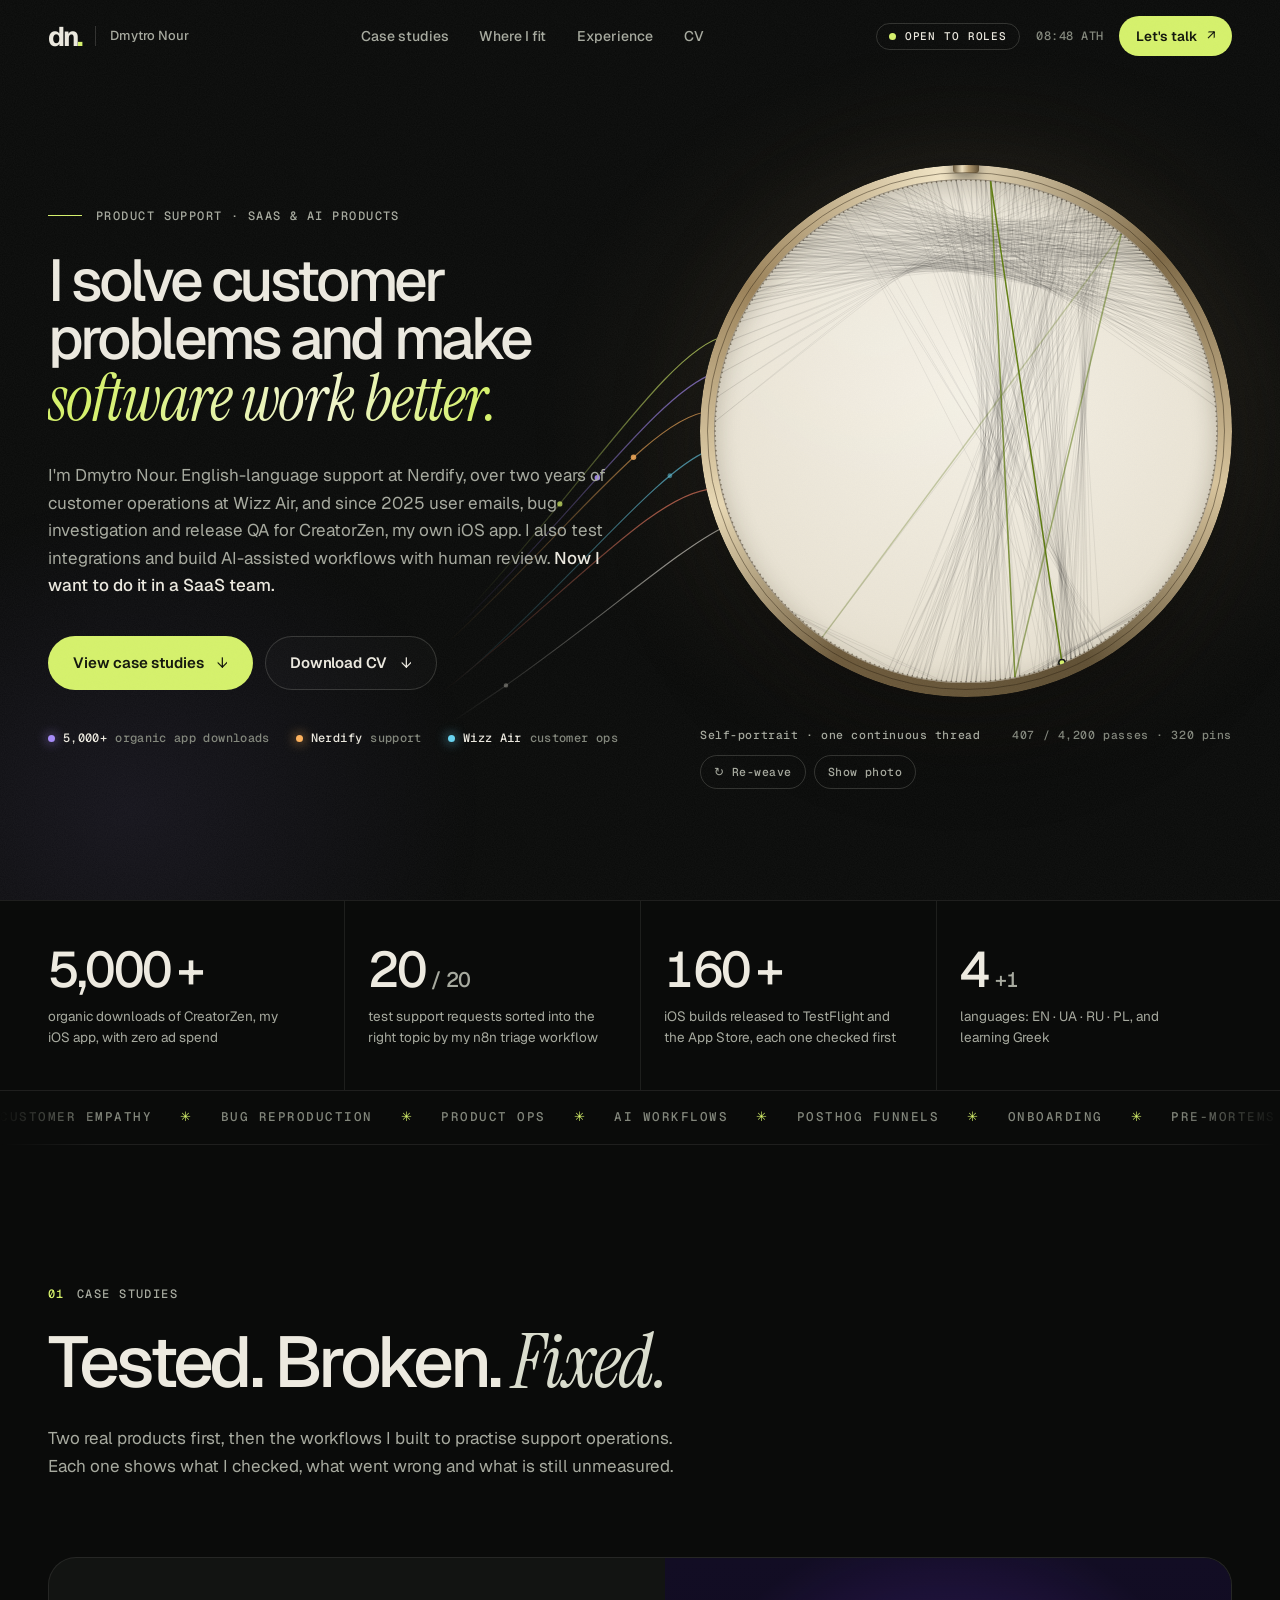
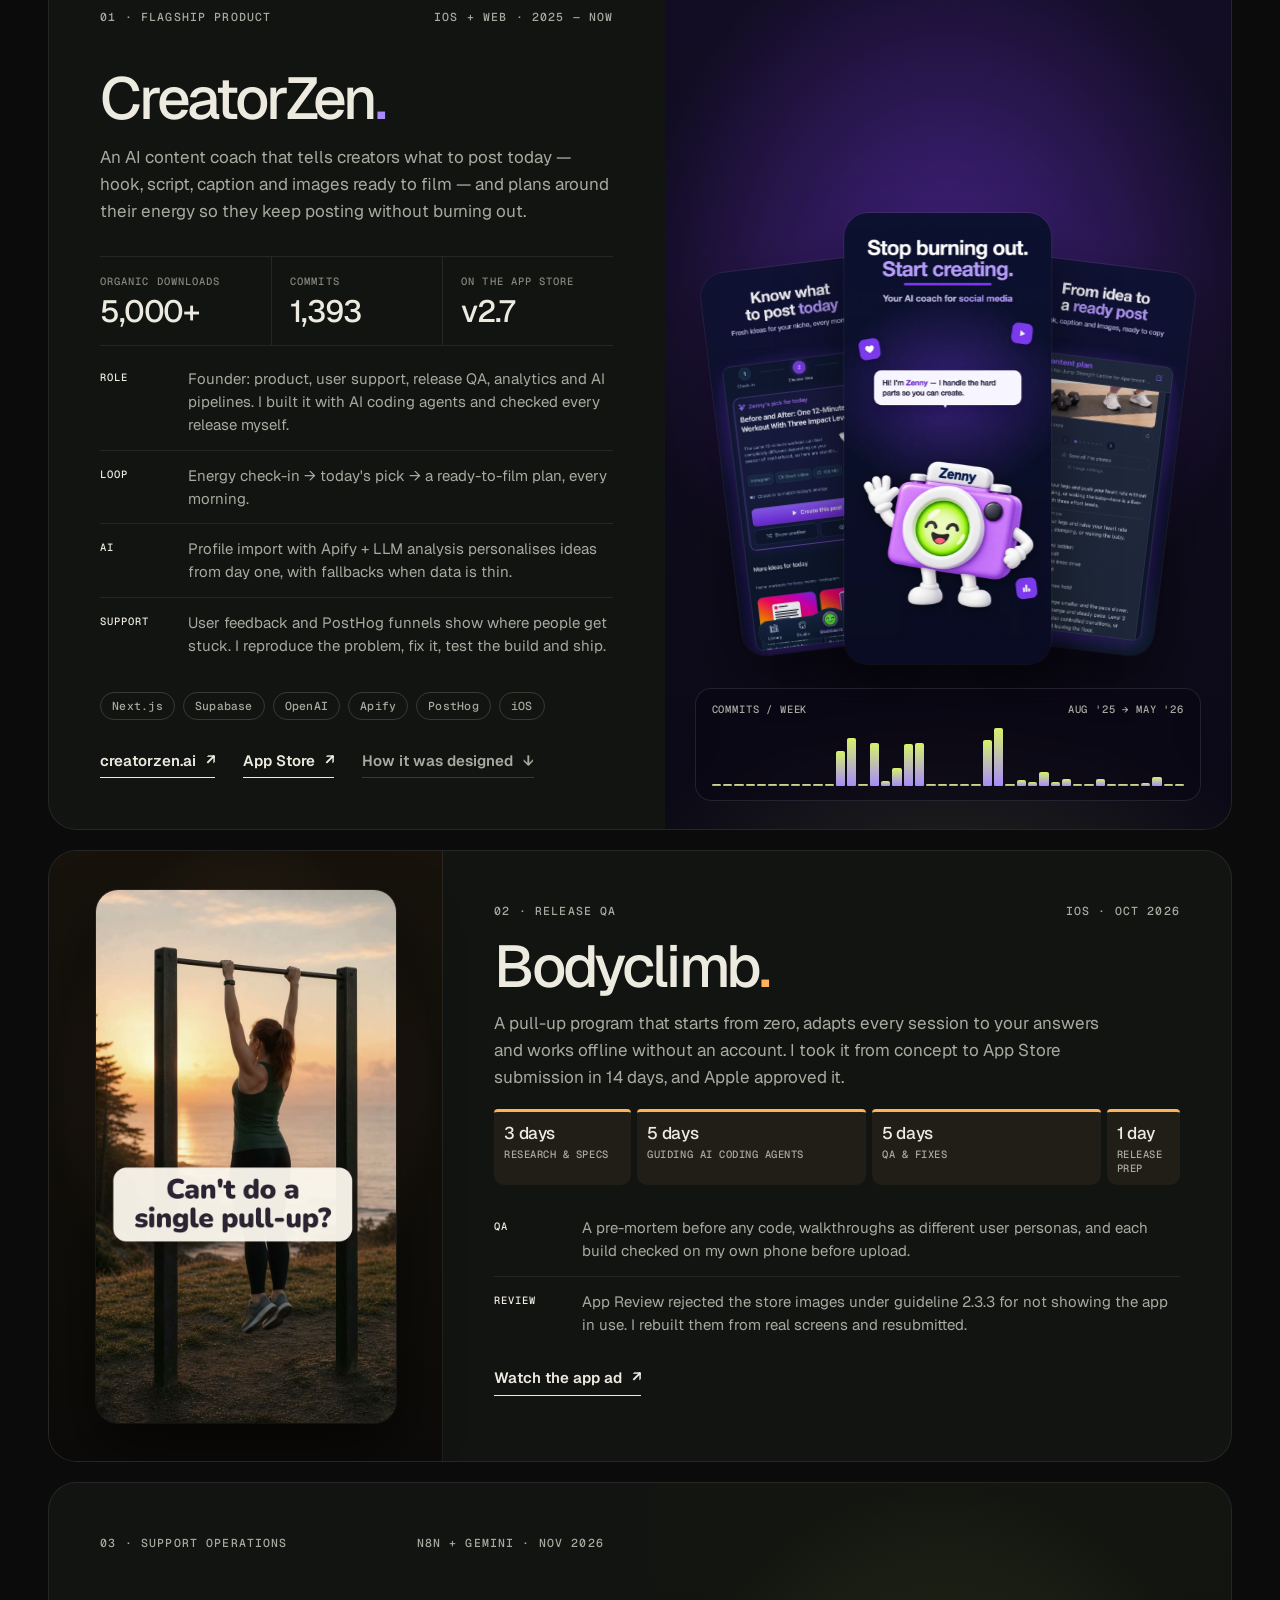
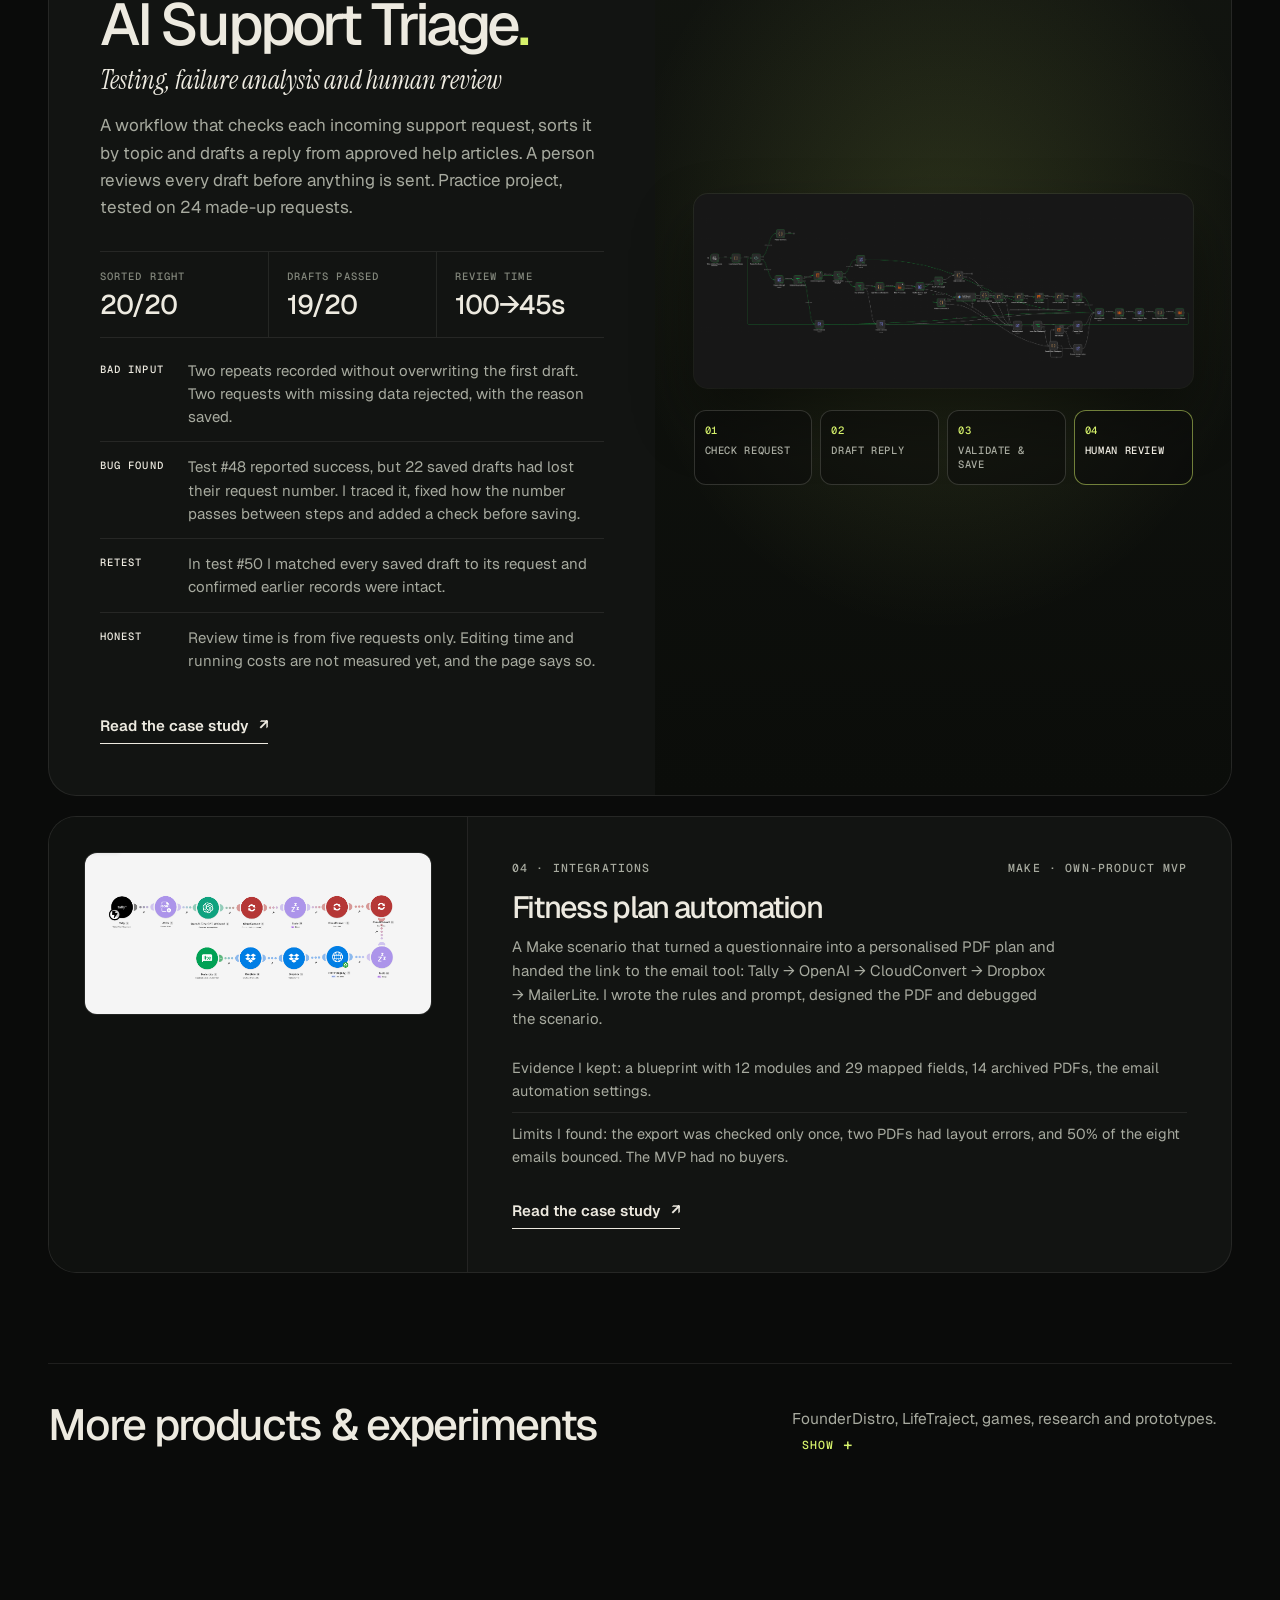
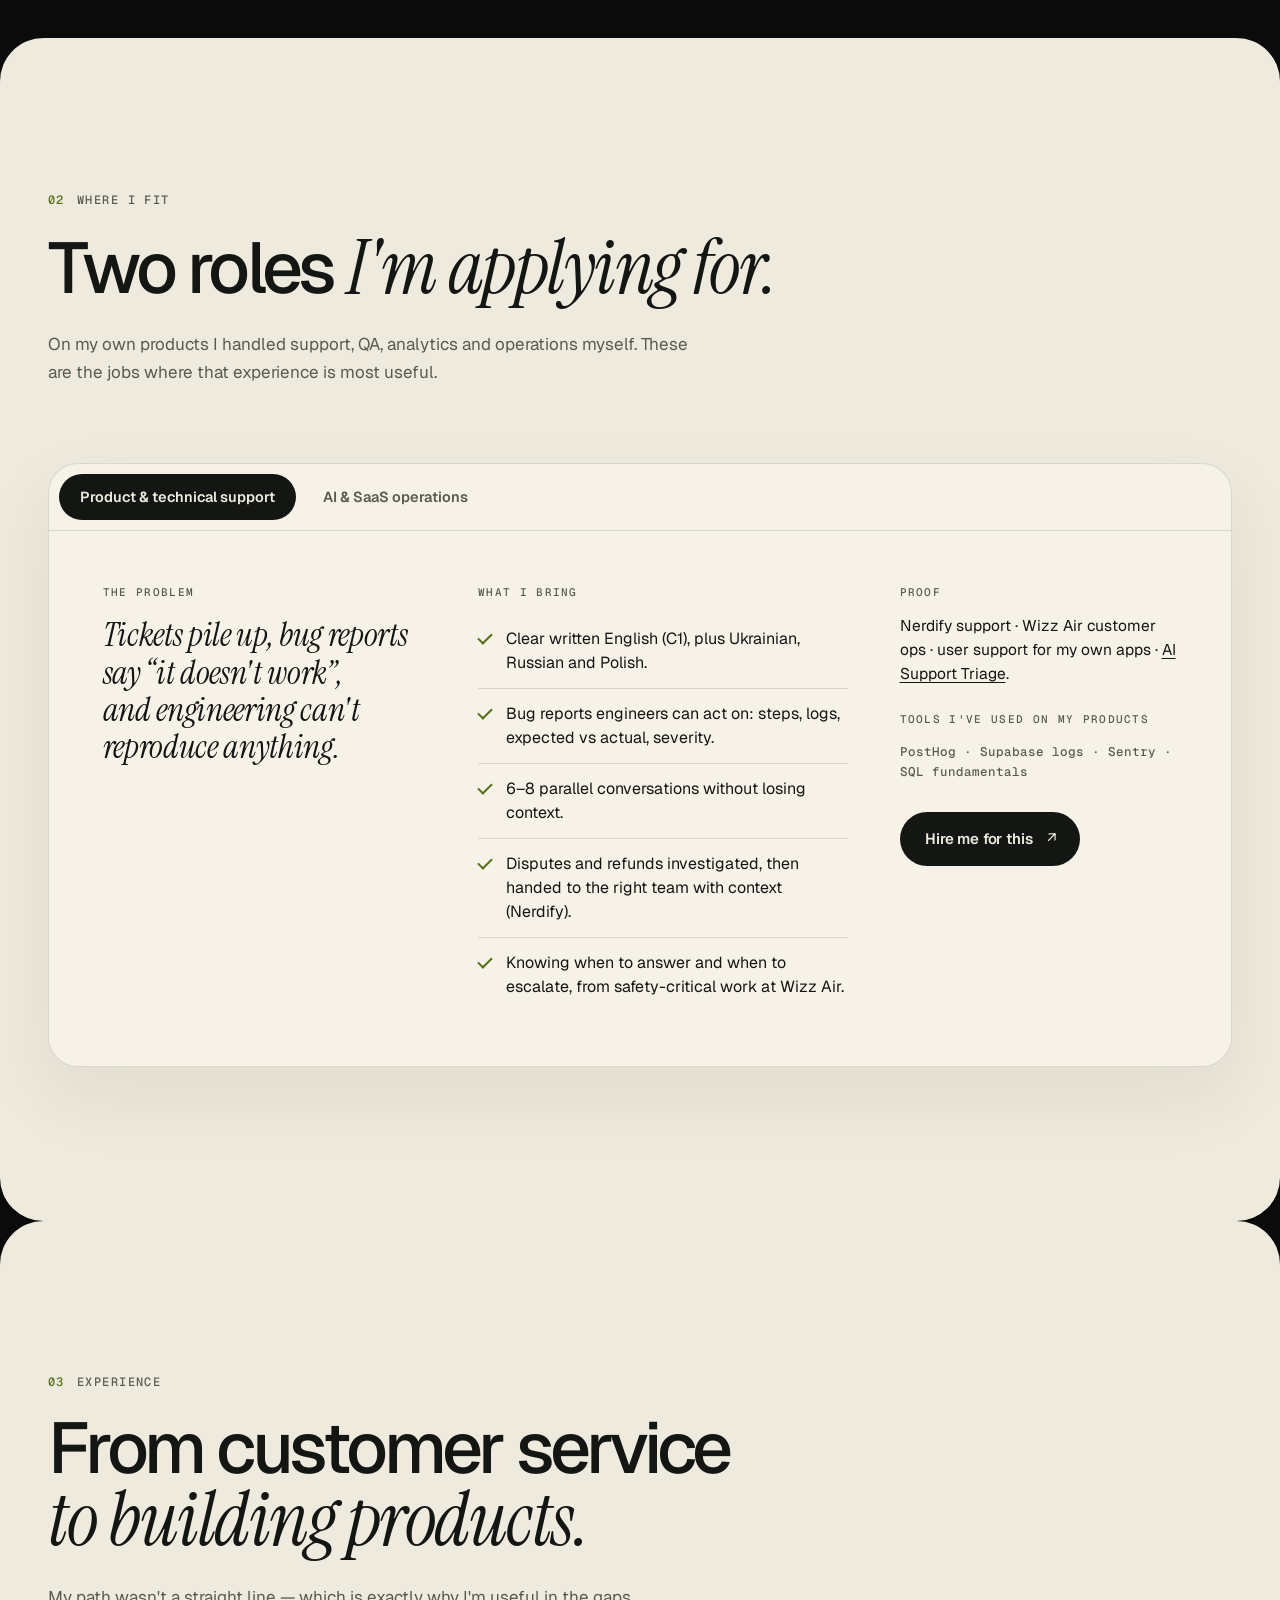
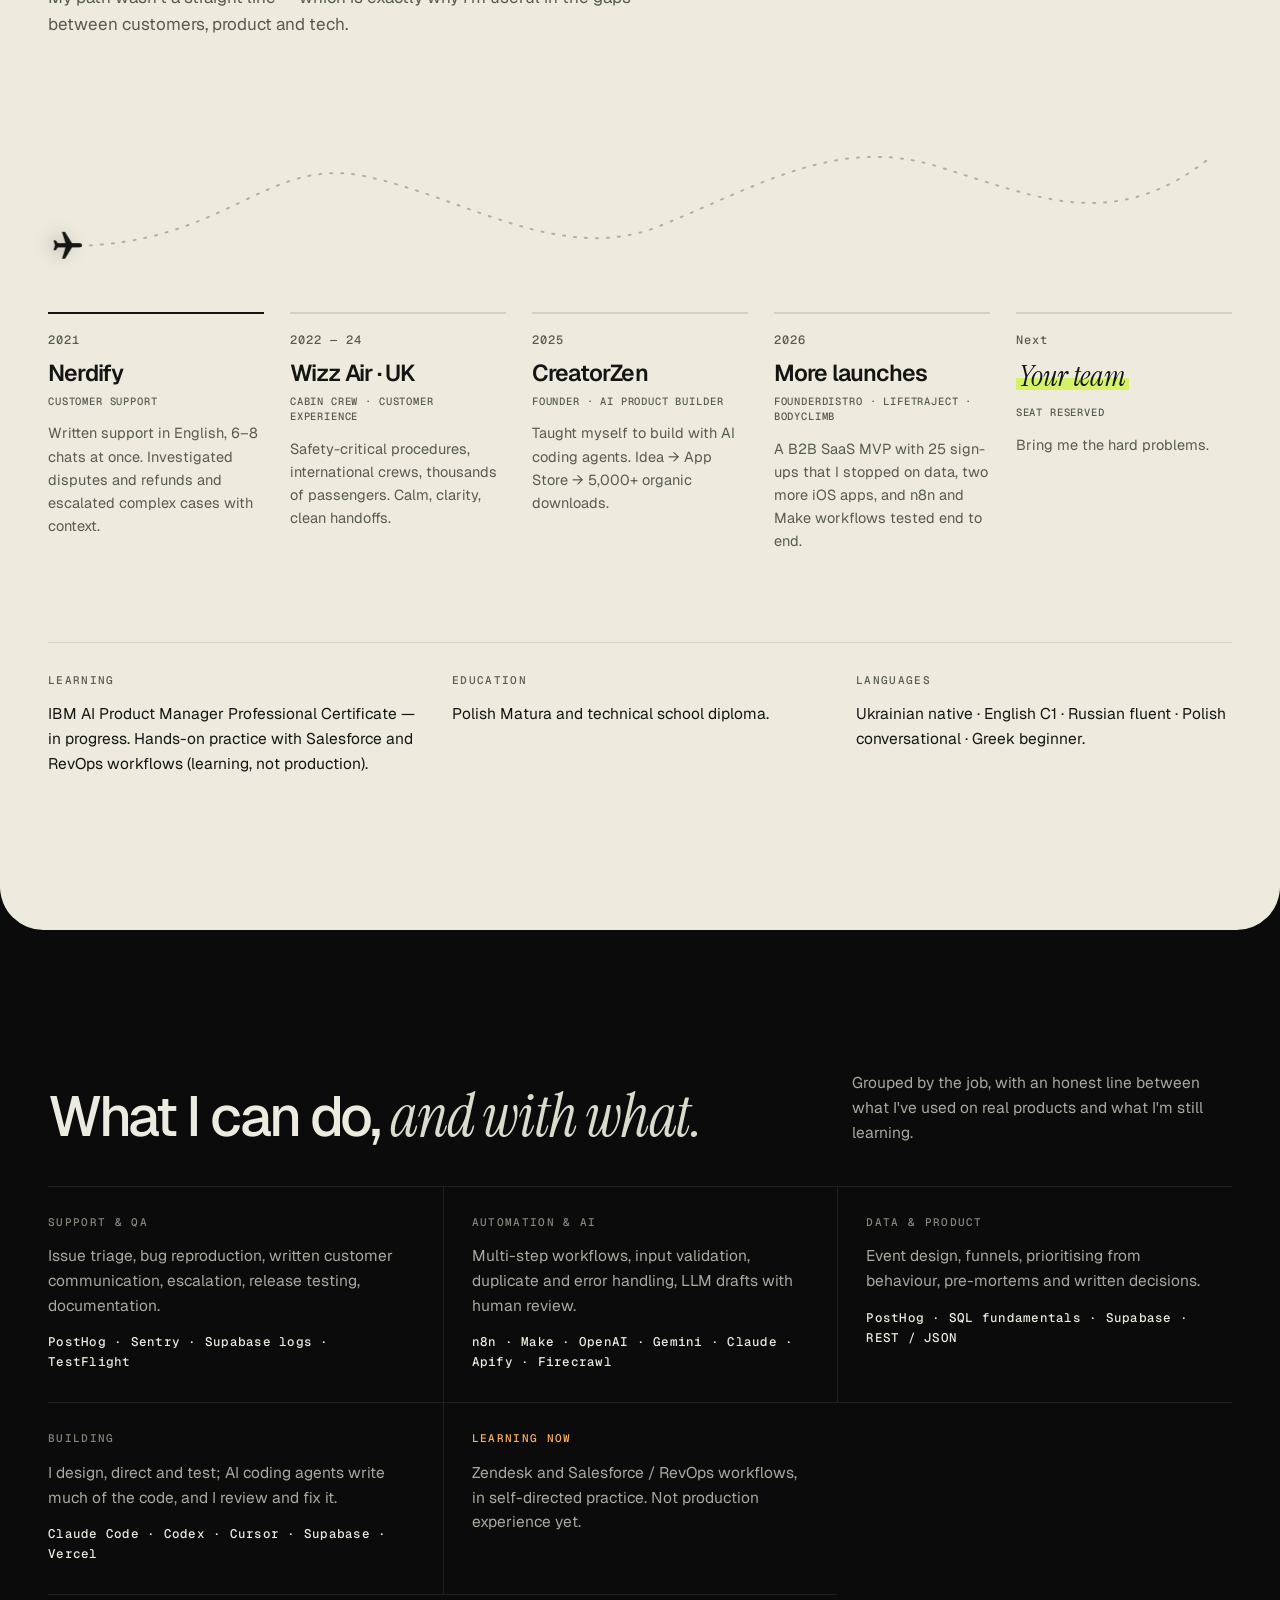
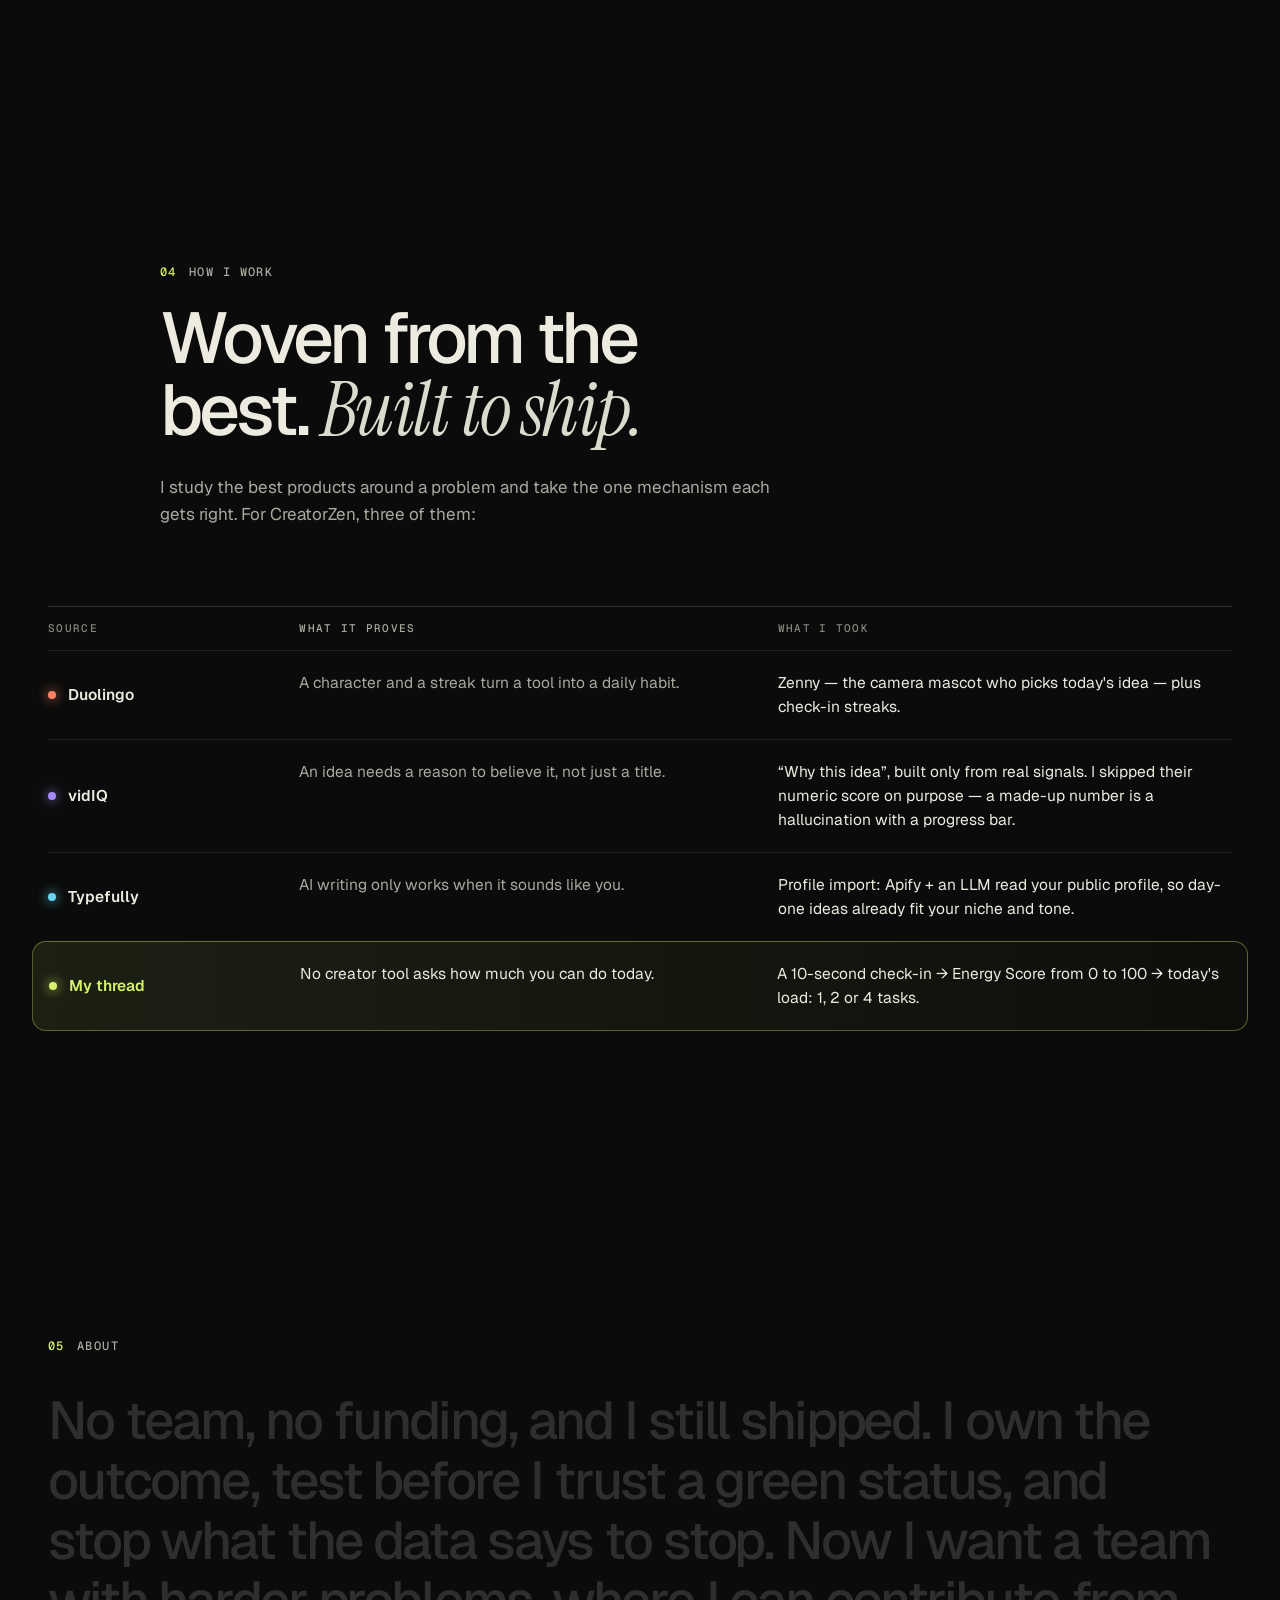
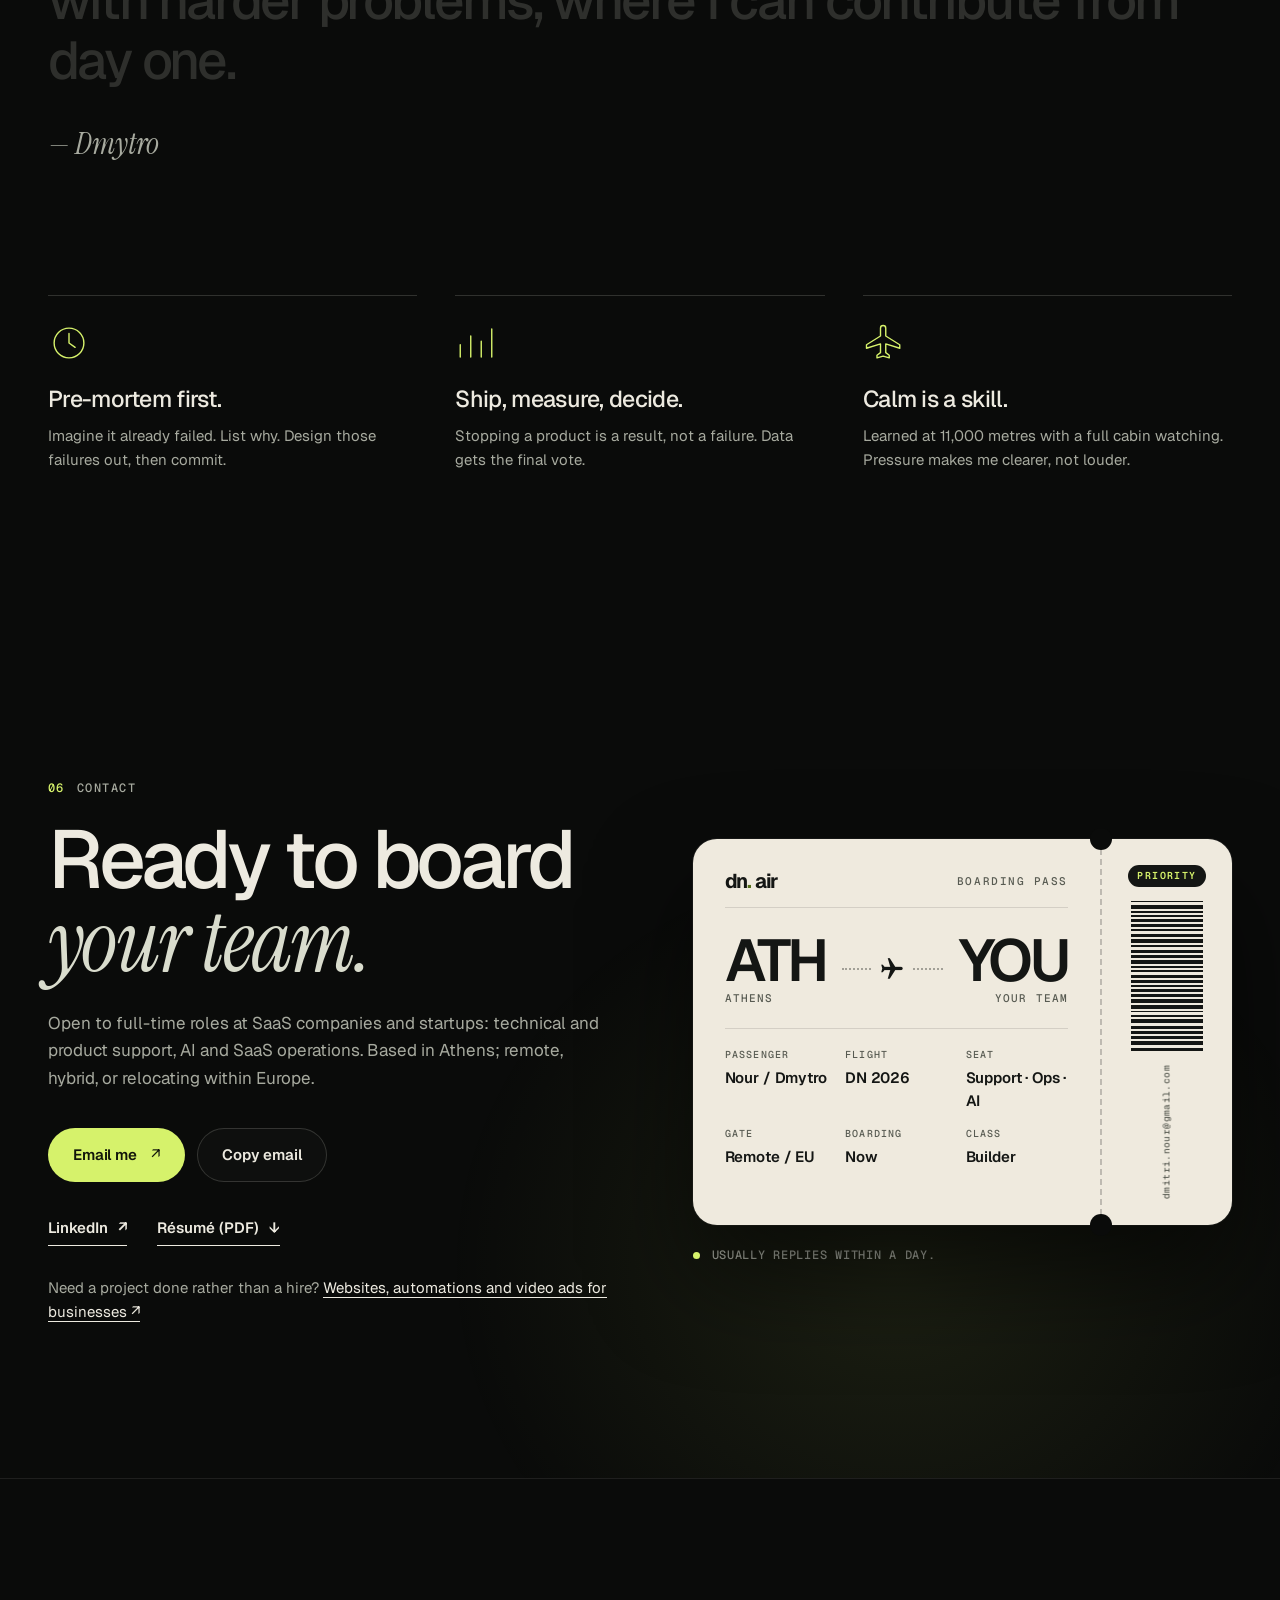
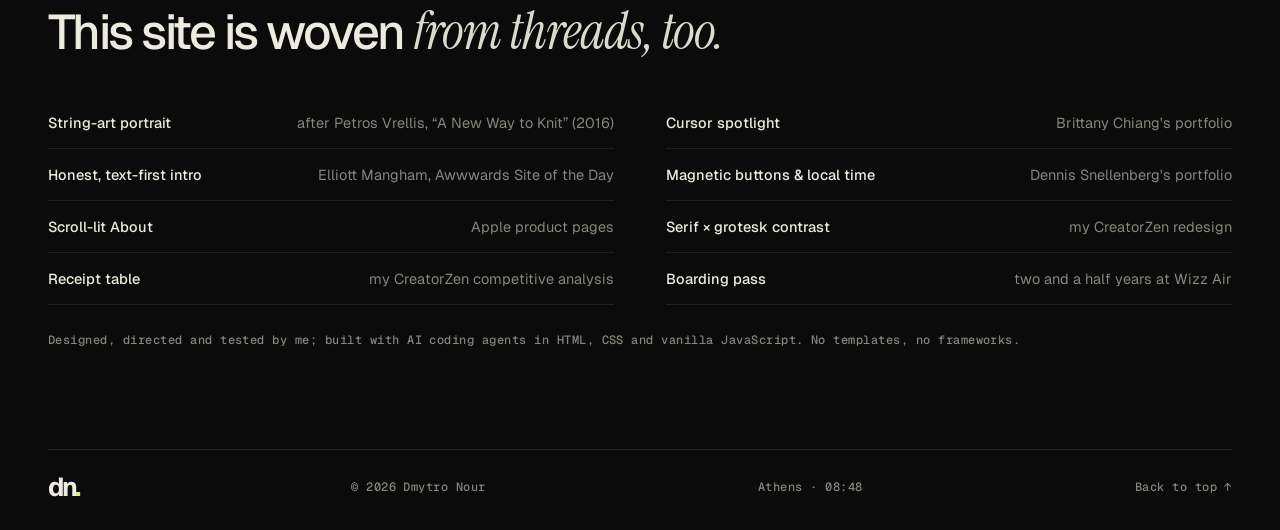
==== commit c94e9a4e: "Lead the case studies with real products and trim the method section Order the cases CreatorZen, Bod" ====
--- a/index.html
+++ b/index.html
@@ -167,39 +167,12 @@
           <div class="section-head" data-reveal>
             <p class="kicker"><span>01</span>Case studies</p>
             <h2 id="work-title">Tested. Broken. <em>Fixed.</em></h2>
-            <p class="section-lead">Three pieces of work closest to support and SaaS operations. Each one shows what I checked, what went wrong and what is still unmeasured.</p>
-          </div>
-
-          <article class="case case-tri" aria-labelledby="tri-title" data-reveal>
-            <div class="case-copy">
-              <div class="case-meta"><span>01 · Support operations</span><span>n8n + Gemini · Nov 2026</span></div>
-              <h3 id="tri-title">AI Support Triage<i>.</i></h3>
-              <p class="tri-sub">Testing, failure analysis and human review</p>
-              <p class="case-lead">A workflow that checks each incoming support request, sorts it by topic and drafts a reply from approved help articles. A person reviews every draft before anything is sent. Practice project, tested on 24 made-up requests.</p>
-              <dl class="case-stats">
-                <div><dt>Sorted right</dt><dd>20/20</dd></div>
-                <div><dt>Drafts passed</dt><dd>19/20</dd></div>
-                <div><dt>Review time</dt><dd>100→45s</dd></div>
-              </dl>
-              <ul class="case-points">
-                <li><b>Bad input</b> Two repeats recorded without overwriting the first draft. Two requests with missing data rejected, with the reason saved.</li>
-                <li><b>Bug found</b> Test #48 reported success, but 22 saved drafts had lost their request number. I traced it, fixed how the number passes between steps and added a check before saving.</li>
-                <li><b>Retest</b> In test #50 I matched every saved draft to its request and confirmed earlier records were intact.</li>
-                <li><b>Honest</b> Review time is from five requests only. Editing time and running costs are not measured yet, and the page says so.</li>
-              </ul>
-              <div class="case-links">
-                <a class="link-arrow" href="/automations/saas-request-triage">Read the case study <span aria-hidden="true">↗</span></a>
-              </div>
-            </div>
-            <a class="case-visual tri-visual" href="/automations/saas-request-triage" aria-label="Open the AI Support Triage case study">
-              <img src="automations/saas-request-triage/n8n-replay.png" alt="The n8n workflow from test #50: request check, draft writing and saving for review" width="2482" height="966" loading="lazy" decoding="async" />
-              <span class="tri-flow" aria-hidden="true"><span>Check request</span><span>Draft reply</span><span>Validate &amp; save</span><span>Human review</span></span>
-            </a>
-          </article>
+            <p class="section-lead">Two real products first, then the workflows I built to practise support operations. Each one shows what I checked, what went wrong and what is still unmeasured.</p>
+          </div>
 
           <article class="case case-cz" aria-labelledby="cz-title" data-reveal>
             <div class="case-copy">
-              <div class="case-meta"><span>02 · Flagship product</span><span>iOS + Web · 2025 — now</span></div>
+              <div class="case-meta"><span>01 · Flagship product</span><span>iOS + Web · 2025 — now</span></div>
               <h3 id="cz-title">CreatorZen<i>.</i></h3>
               <p class="case-lead">An AI content coach that tells creators what to post today — hook, script, caption and images ready to film — and plans around their energy so they keep posting without burning out.</p>
               <dl class="case-stats">
@@ -233,13 +206,60 @@
               </figure>
             </div>
           </article>
-
-          <article class="case case-make" aria-labelledby="make-title" data-reveal>
+          <article class="case case-bc" aria-labelledby="bc-title" data-reveal>
+            <a class="bc-visual" href="/portfolio#bodyclimb" aria-label="Watch the Bodyclimb ad">
+              <img src="portfolio/media/bodyclimb-a.jpg" alt="Bodyclimb ad frame: the app asks how many pull-ups you can do" width="720" height="1280" loading="lazy" decoding="async" />
+            </a>
+            <div class="bc-copy">
+              <div class="case-meta"><span>02 · Release QA</span><span>iOS · Oct 2026</span></div>
+              <h3 id="bc-title">Bodyclimb<i>.</i></h3>
+              <p class="case-lead">A pull-up program that starts from zero, adapts every session to your answers and works offline without an account. I took it from concept to App Store submission in 14 days, and Apple approved it.</p>
+              <ol class="bc-timeline" aria-label="14 days from concept to submission">
+                <li style="--n: 3"><b>3 days</b>research &amp; specs</li>
+                <li style="--n: 5"><b>5 days</b>guiding AI coding agents</li>
+                <li style="--n: 5"><b>5 days</b>QA &amp; fixes</li>
+                <li style="--n: 1"><b>1 day</b>release prep</li>
+              </ol>
+              <ul class="case-points">
+                <li><b>QA</b> A pre-mortem before any code, walkthroughs as different user personas, and each build checked on my own phone before upload.</li>
+                <li><b>Review</b> App Review rejected the store images under guideline 2.3.3 for not showing the app in use. I rebuilt them from real screens and resubmitted.</li>
+              </ul>
+              <a class="link-arrow" href="/portfolio#bodyclimb">Watch the app ad <span aria-hidden="true">↗</span></a>
+            </div>
+          </article>
+
+          <article class="case case-tri" aria-labelledby="tri-title" data-reveal>
+            <div class="case-copy">
+              <div class="case-meta"><span>03 · Support operations</span><span>n8n + Gemini · Nov 2026</span></div>
+              <h3 id="tri-title">AI Support Triage<i>.</i></h3>
+              <p class="tri-sub">Testing, failure analysis and human review</p>
+              <p class="case-lead">A workflow that checks each incoming support request, sorts it by topic and drafts a reply from approved help articles. A person reviews every draft before anything is sent. Practice project, tested on 24 made-up requests.</p>
+              <dl class="case-stats">
+                <div><dt>Sorted right</dt><dd>20/20</dd></div>
+                <div><dt>Drafts passed</dt><dd>19/20</dd></div>
+                <div><dt>Review time</dt><dd>100→45s</dd></div>
+              </dl>
+              <ul class="case-points">
+                <li><b>Bad input</b> Two repeats recorded without overwriting the first draft. Two requests with missing data rejected, with the reason saved.</li>
+                <li><b>Bug found</b> Test #48 reported success, but 22 saved drafts had lost their request number. I traced it, fixed how the number passes between steps and added a check before saving.</li>
+                <li><b>Retest</b> In test #50 I matched every saved draft to its request and confirmed earlier records were intact.</li>
+                <li><b>Honest</b> Review time is from five requests only. Editing time and running costs are not measured yet, and the page says so.</li>
+              </ul>
+              <div class="case-links">
+                <a class="link-arrow" href="/automations/saas-request-triage">Read the case study <span aria-hidden="true">↗</span></a>
+              </div>
+            </div>
+            <a class="case-visual tri-visual" href="/automations/saas-request-triage" aria-label="Open the AI Support Triage case study">
+              <img src="automations/saas-request-triage/n8n-replay.png" alt="The n8n workflow from test #50: request check, draft writing and saving for review" width="2482" height="966" loading="lazy" decoding="async" />
+              <span class="tri-flow" aria-hidden="true"><span>Check request</span><span>Draft reply</span><span>Validate &amp; save</span><span>Human review</span></span>
+            </a>
+          </article>
+          <article class="case case-make case-minor" aria-labelledby="make-title" data-reveal>
             <a class="make-visual" href="/automations/fitness-plan-fulfillment" aria-label="Open the Make case study">
               <img src="automations/fitness-plan-fulfillment/make-scenario.png" alt="Archived Make scenario: questionnaire, plan generation, PDF rendering and delivery" width="2726" height="1266" loading="lazy" decoding="async" />
             </a>
             <div class="make-copy">
-              <div class="case-meta"><span>03 · Integrations</span><span>Make · own-product MVP</span></div>
+              <div class="case-meta"><span>04 · Integrations</span><span>Make · own-product MVP</span></div>
               <h3 id="make-title">Fitness plan automation</h3>
               <p class="case-lead">A Make scenario that turned a questionnaire into a personalised PDF plan and handed the link to the email tool: Tally → OpenAI → CloudConvert → Dropbox → MailerLite. I wrote the rules and prompt, designed the PDF and debugged the scenario.</p>
               <ul class="case-points compact">
@@ -392,7 +412,7 @@
         <div class="shell">
           <div class="section-head" data-reveal>
             <p class="kicker"><span>03</span>Experience</p>
-            <h2 id="story-title">From the cabin <em>to the codebase.</em></h2>
+            <h2 id="story-title">From customer service <em>to building products.</em></h2>
             <p class="section-lead">My path wasn't a straight line — which is exactly why I'm useful in the gaps between customers, product and tech.</p>
           </div>
 
@@ -439,38 +459,16 @@
         <div class="shell section-head" data-reveal>
           <p class="kicker"><span>04</span>How I work</p>
           <h2 id="method-title">Woven from the best. <em>Built to ship.</em></h2>
-          <p class="section-lead">Every ingredient exists; the combination doesn't. That's how I designed CreatorZen. I studied the best creator tools and habit apps, took the one mechanism each got right, and wove them around the question none of them asks: <strong>how much can you actually create today?</strong></p>
+          <p class="section-lead">I study the best products around a problem and take the one mechanism each gets right. For CreatorZen, three of them:</p>
         </div>
 
         <div class="shell receipt" data-reveal>
-          <div class="receipt-head">
-            <p class="kicker"><span>✳</span>The receipt</p>
-            <p>Compiled from my CreatorZen research notes — starting with <em>“Competitive landscape &amp; feature gaps”</em> — and checked line by line against the code that actually shipped.</p>
-          </div>
           <div class="receipt-table" role="table" aria-label="Products I studied, what they prove, and what I took for CreatorZen">
             <div class="receipt-row receipt-labels" role="row"><span role="columnheader">Source</span><span role="columnheader">What it proves</span><span role="columnheader">What I took</span></div>
             <div class="receipt-row" role="row"><span role="cell"><i style="--c: var(--coral)"></i>Duolingo</span><span role="cell">A character and a streak turn a tool into a daily habit.</span><span role="cell">Zenny — the camera mascot who picks today's idea — plus check-in streaks.</span></div>
             <div class="receipt-row" role="row"><span role="cell"><i style="--c: var(--violet)"></i>vidIQ</span><span role="cell">An idea needs a reason to believe it, not just a title.</span><span role="cell">“Why this idea”, built only from real signals. I skipped their numeric score on purpose — a made-up number is a hallucination with a progress bar.</span></div>
-            <div class="receipt-row" role="row"><span role="cell"><i style="--c: var(--amber)"></i>Later</span><span role="cell">Content pillars turn random posts into a strategy.</span><span role="cell">Your pillars are set in onboarding, and new ideas are generated inside them.</span></div>
             <div class="receipt-row" role="row"><span role="cell"><i style="--c: var(--cyan)"></i>Typefully</span><span role="cell">AI writing only works when it sounds like you.</span><span role="cell">Profile import: Apify + an LLM read your public profile, so day-one ideas already fit your niche and tone.</span></div>
-            <div class="receipt-row" role="row"><span role="cell"><i style="--c: var(--text)"></i>Predis.ai</span><span role="cell">The fewer steps from “nice idea” to “ready post”, the better.</span><span role="cell">One-tap plans: hook, script, caption and images on one screen.</span></div>
-            <div class="receipt-row" role="row"><span role="cell"><i style="--c: var(--blue)"></i>Captions</span><span role="cell">The script and the camera belong in one flow.</span><span role="cell">Scripts laid out line by line, teleprompter-style, inside the shooting plan.</span></div>
             <div class="receipt-row receipt-mine" role="row"><span role="cell"><i style="--c: var(--lime)"></i>My thread</span><span role="cell">No creator tool asks how much you can do today.</span><span role="cell">A 10-second check-in → Energy Score from 0 to 100 → today's load: 1, 2 or 4 tasks.</span></div>
-          </div>
-          <div class="receipt-foot">
-            <p class="receipt-skip"><span class="fit-label">Refused to copy</span>A full scheduler, a social inbox, a video editor, an AI avatar studio. Crowded, expensive — and they would have turned CreatorZen into one more tool instead of a calm second pilot.</p>
-            <div class="receipt-web">
-              <span class="fit-label">Same method, on creatorzen.ai</span>
-              <p>~45 sites studied, one move taken from each:</p>
-              <ul class="web-threads">
-                <li><b>Opal</b>cinematic dark hero</li>
-                <li><b>Wispr Flow</b>serif italics, cream × dark rhythm</li>
-                <li><b>Halide</b>objects floating around the phone</li>
-                <li><b>Gentler Streak</b>“rest counts too” tone</li>
-                <li><b>Finch</b>the mascot as the emotional centre</li>
-                <li><b>Bevel</b>QR download for desktop visitors</li>
-              </ul>
-            </div>
           </div>
         </div>
       </section>
--- a/styles.css
+++ b/styles.css
@@ -726,3 +726,28 @@
 .lab-more .more-products { margin-top: 8px; }
 .lab-more .more-title { font-size: clamp(24px, 2.2vw, 32px); }
 .more-title-lab { margin: clamp(48px, 6vw, 80px) 0 24px; }
+
+/* Bodyclimb case + quieter fourth case (10.11.2026) */
+.case-bc { display: grid; grid-template-columns: minmax(0, .5fr) minmax(0, 1fr); align-items: stretch; }
+.bc-visual { display: flex; align-items: center; justify-content: center; padding: clamp(24px, 3vw, 40px); background: radial-gradient(ellipse 70% 60% at 50% 40%, rgba(255, 178, 91, .22), transparent 70%), linear-gradient(180deg, #17130c, #0c0b09); border-right: 1px solid var(--line); }
+.bc-visual img { width: min(100%, 300px); height: auto; border-radius: 22px; box-shadow: 0 30px 60px rgba(0, 0, 0, .5), 0 0 0 1px rgba(255, 255, 255, .08); transition: transform .8s var(--ease); }
+.bc-visual:hover img { transform: translateY(-4px) rotate(-1deg); }
+.bc-copy { display: flex; flex-direction: column; gap: 18px; padding: clamp(28px, 4vw, 58px); }
+.case-bc h3 i { color: var(--amber); }
+.case-bc .case-lead { margin-top: -4px; }
+.case-bc .link-arrow { align-self: flex-start; }
+.bc-timeline { display: grid; grid-template-columns: 3fr 5fr 5fr 1.6fr; gap: 6px; }
+.bc-timeline li { display: flex; flex-direction: column; gap: 4px; padding: 12px 10px 10px; border-top: 3px solid var(--amber); background: rgba(255, 178, 91, .06); border-radius: 4px 4px 10px 10px; color: var(--muted); font: 500 10.5px/1.35 var(--font-mono); letter-spacing: .05em; text-transform: uppercase; }
+.bc-timeline li b { color: var(--text); font: 500 17px/1.1 var(--font-sans); letter-spacing: -.02em; text-transform: none; }
+.case-minor { grid-template-columns: minmax(0, .55fr) minmax(0, 1fr); }
+.case-minor h3 { font-size: clamp(26px, 2.4vw, 36px); }
+.case-minor .case-lead { font-size: 15px; }
+@media (max-width: 980px) {
+  .case-bc { grid-template-columns: 1fr; }
+  .bc-visual { border-right: 0; border-bottom: 1px solid var(--line); }
+  .bc-visual img { width: min(62%, 260px); }
+  .case-minor { grid-template-columns: 1fr; }
+}
+@media (max-width: 720px) {
+  .bc-timeline { grid-template-columns: 1fr 1fr; }
+}
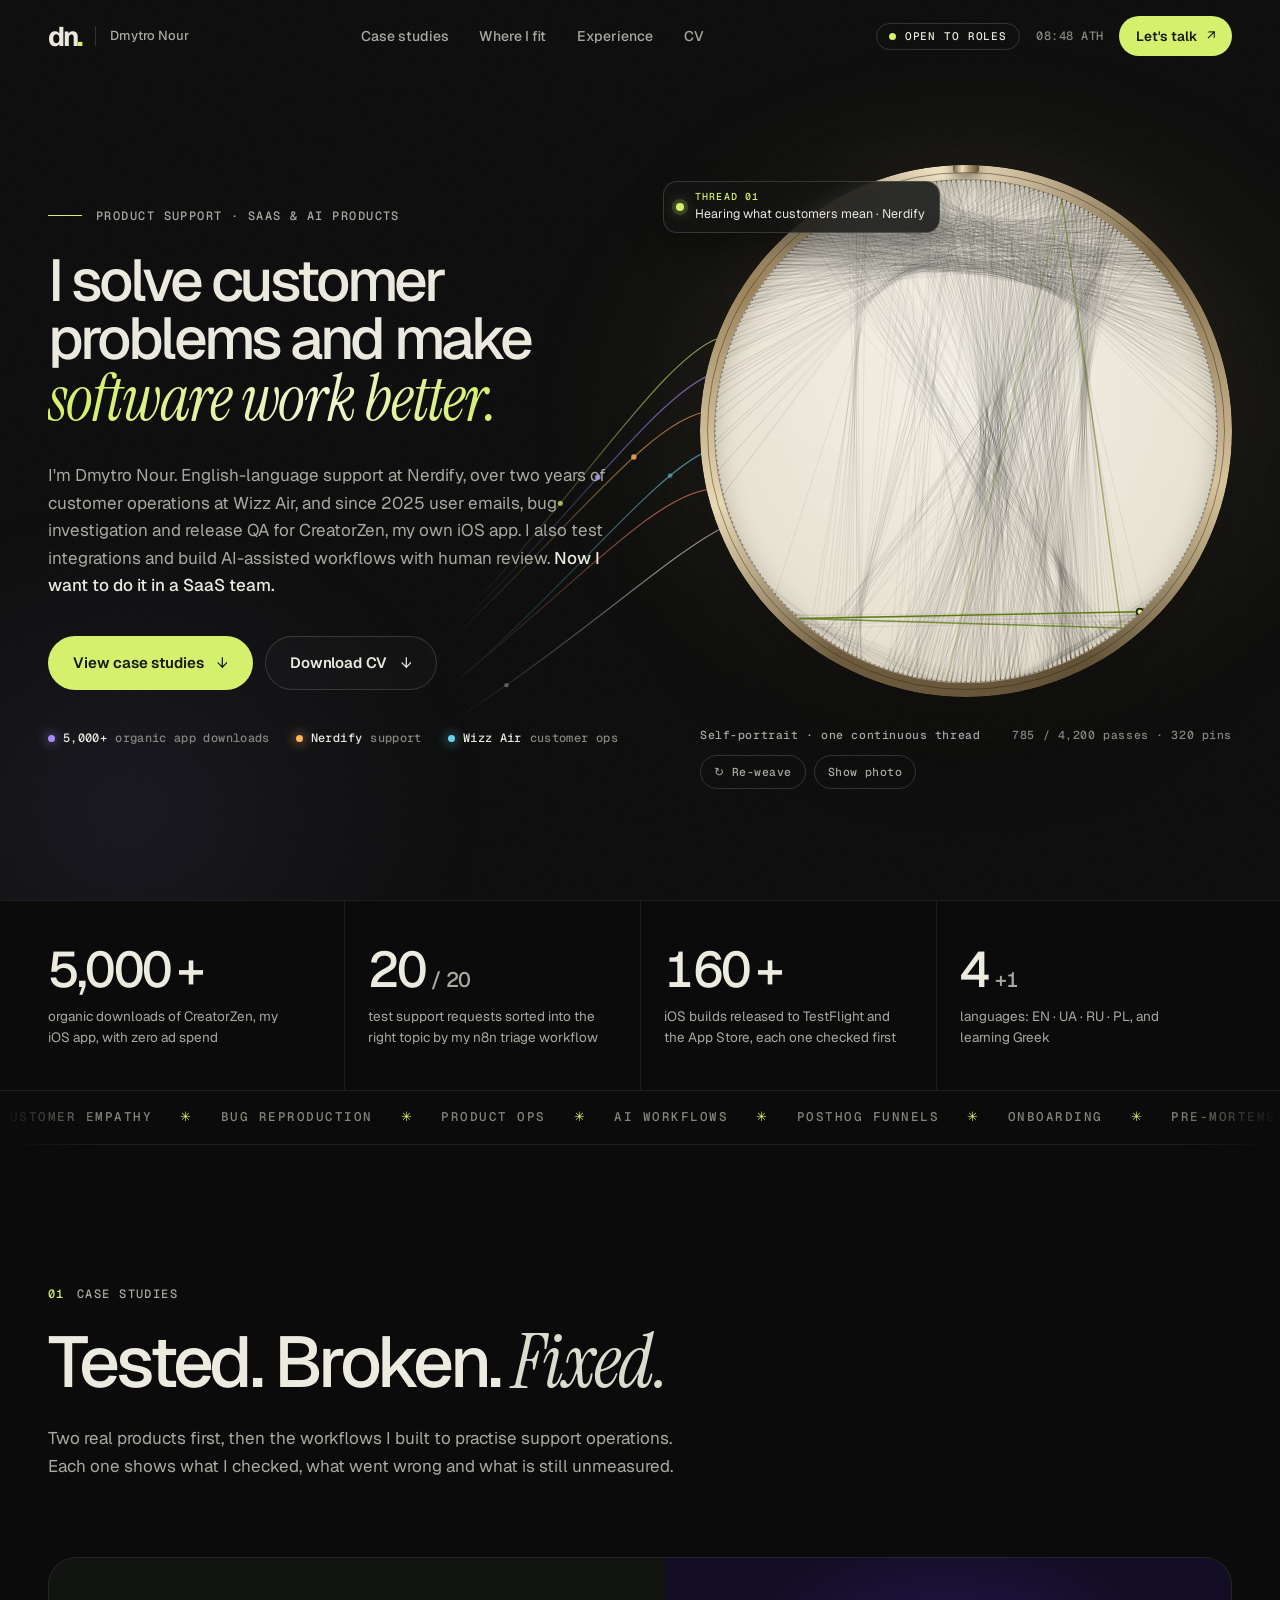
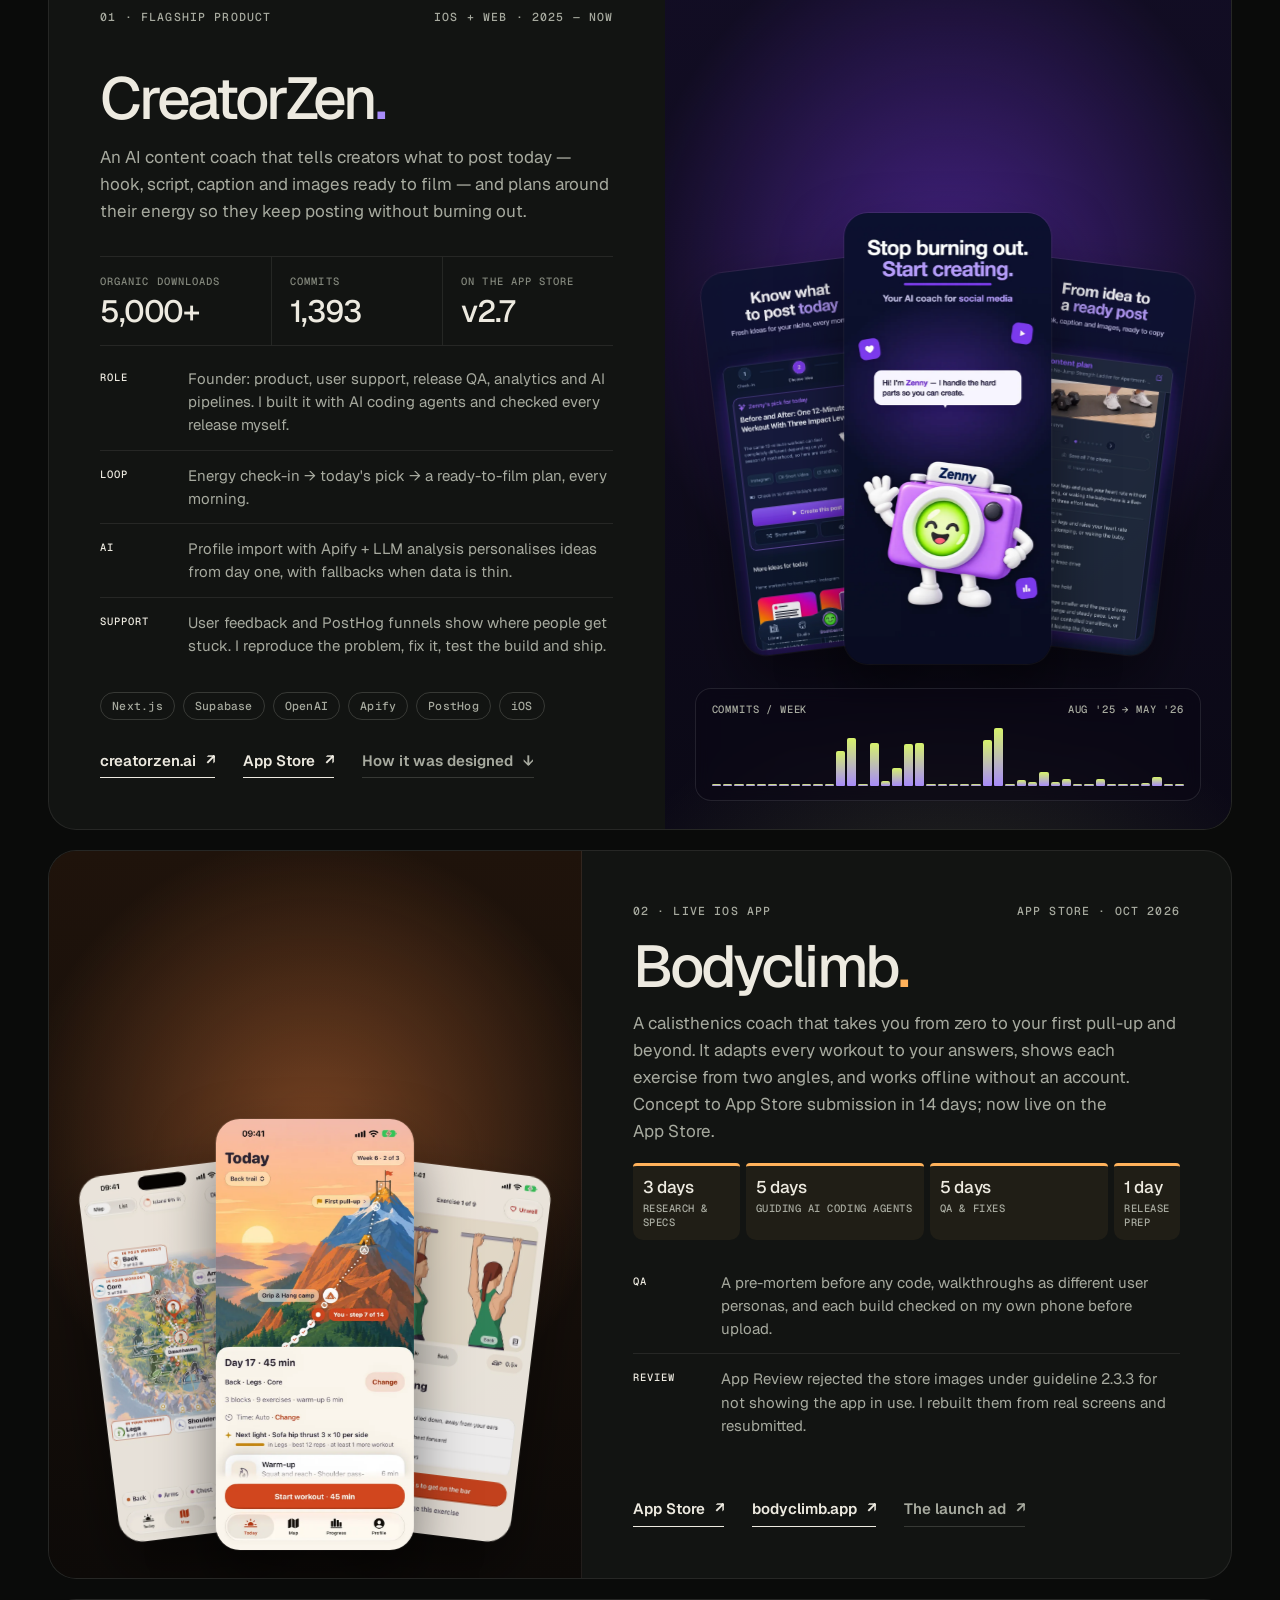
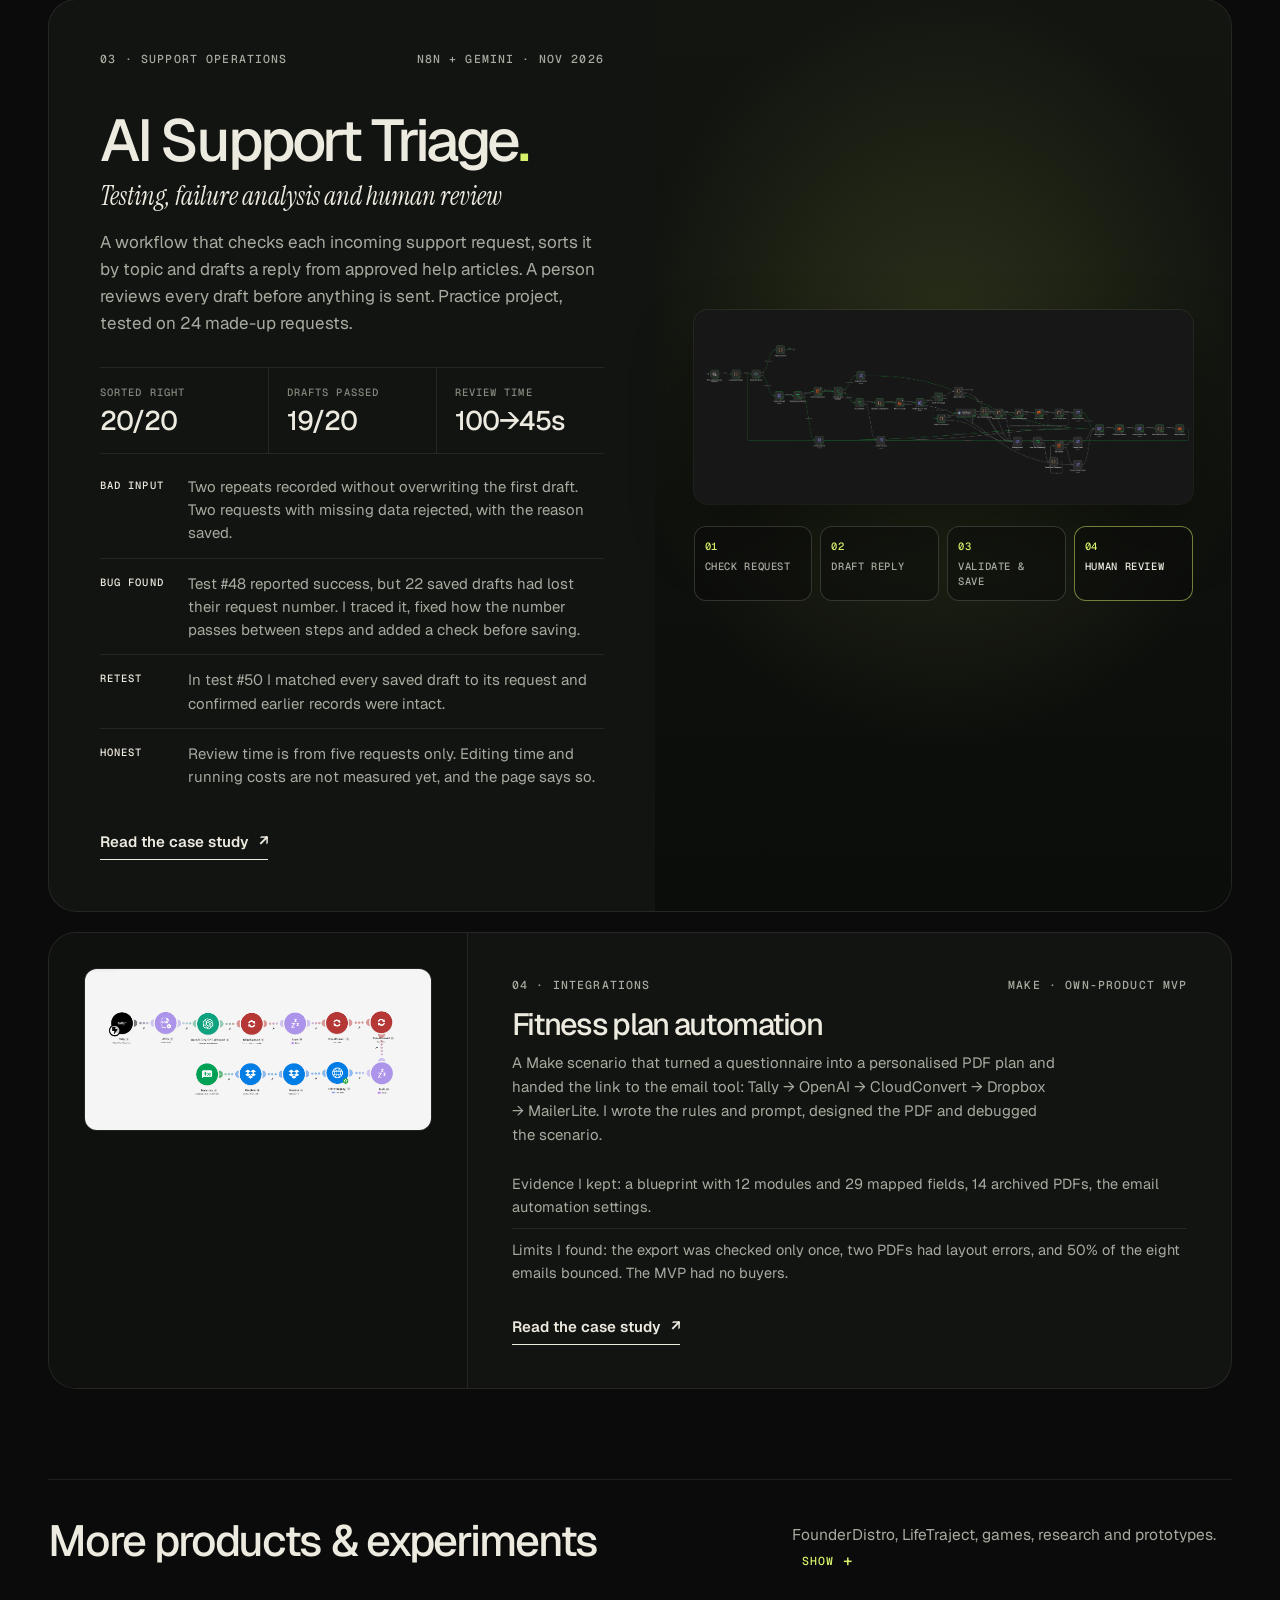
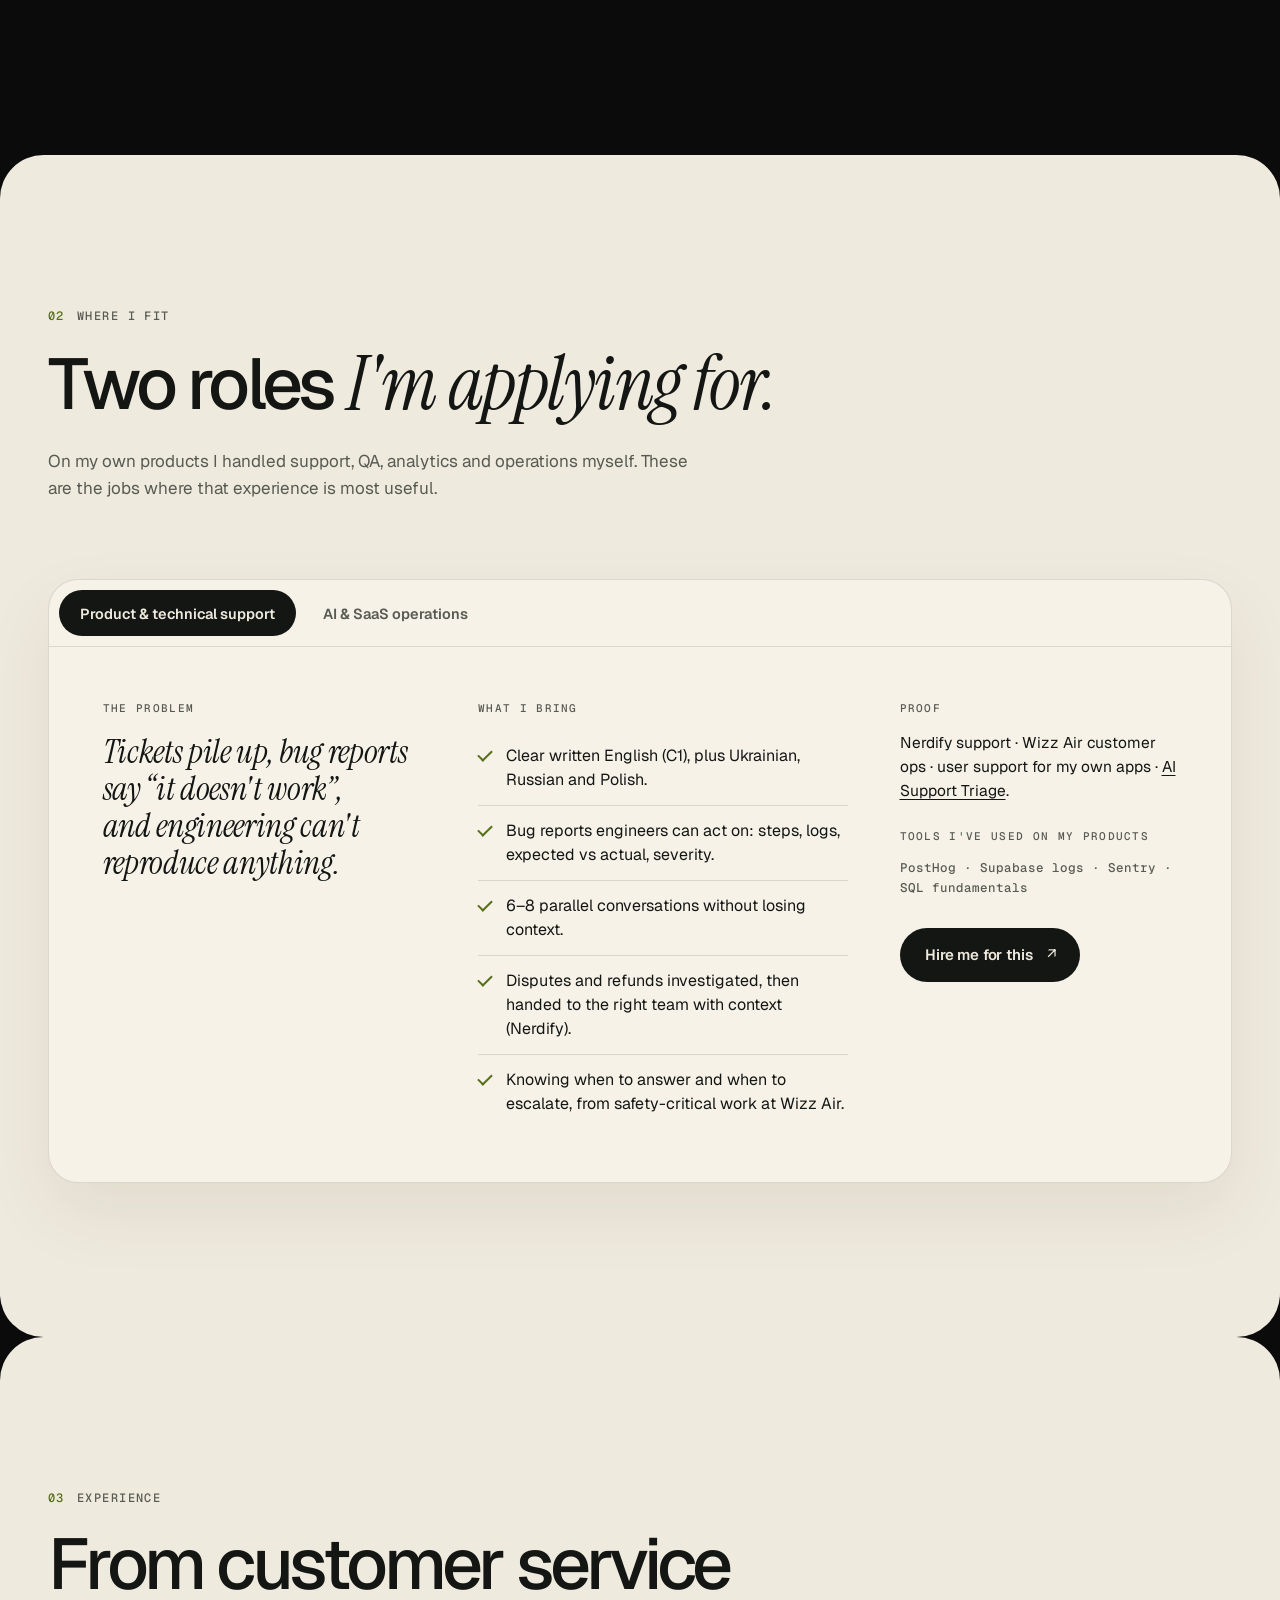
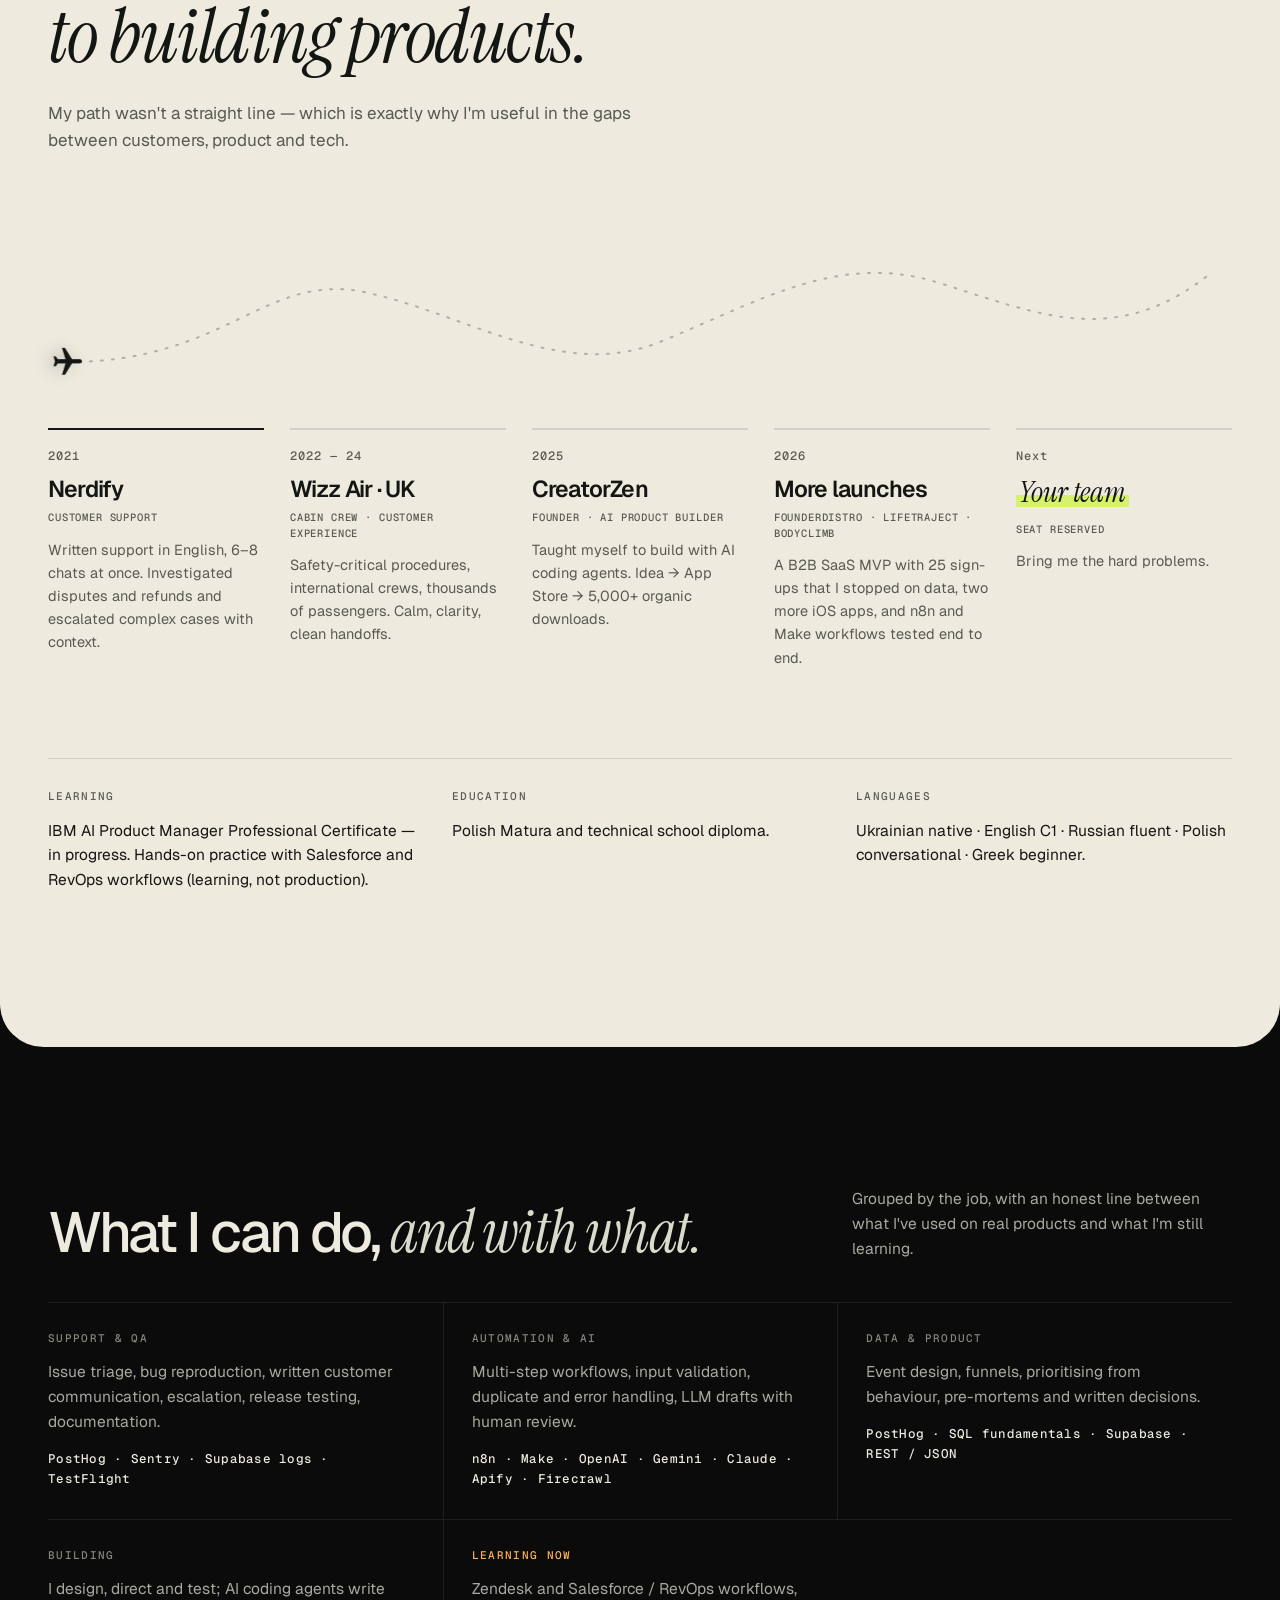
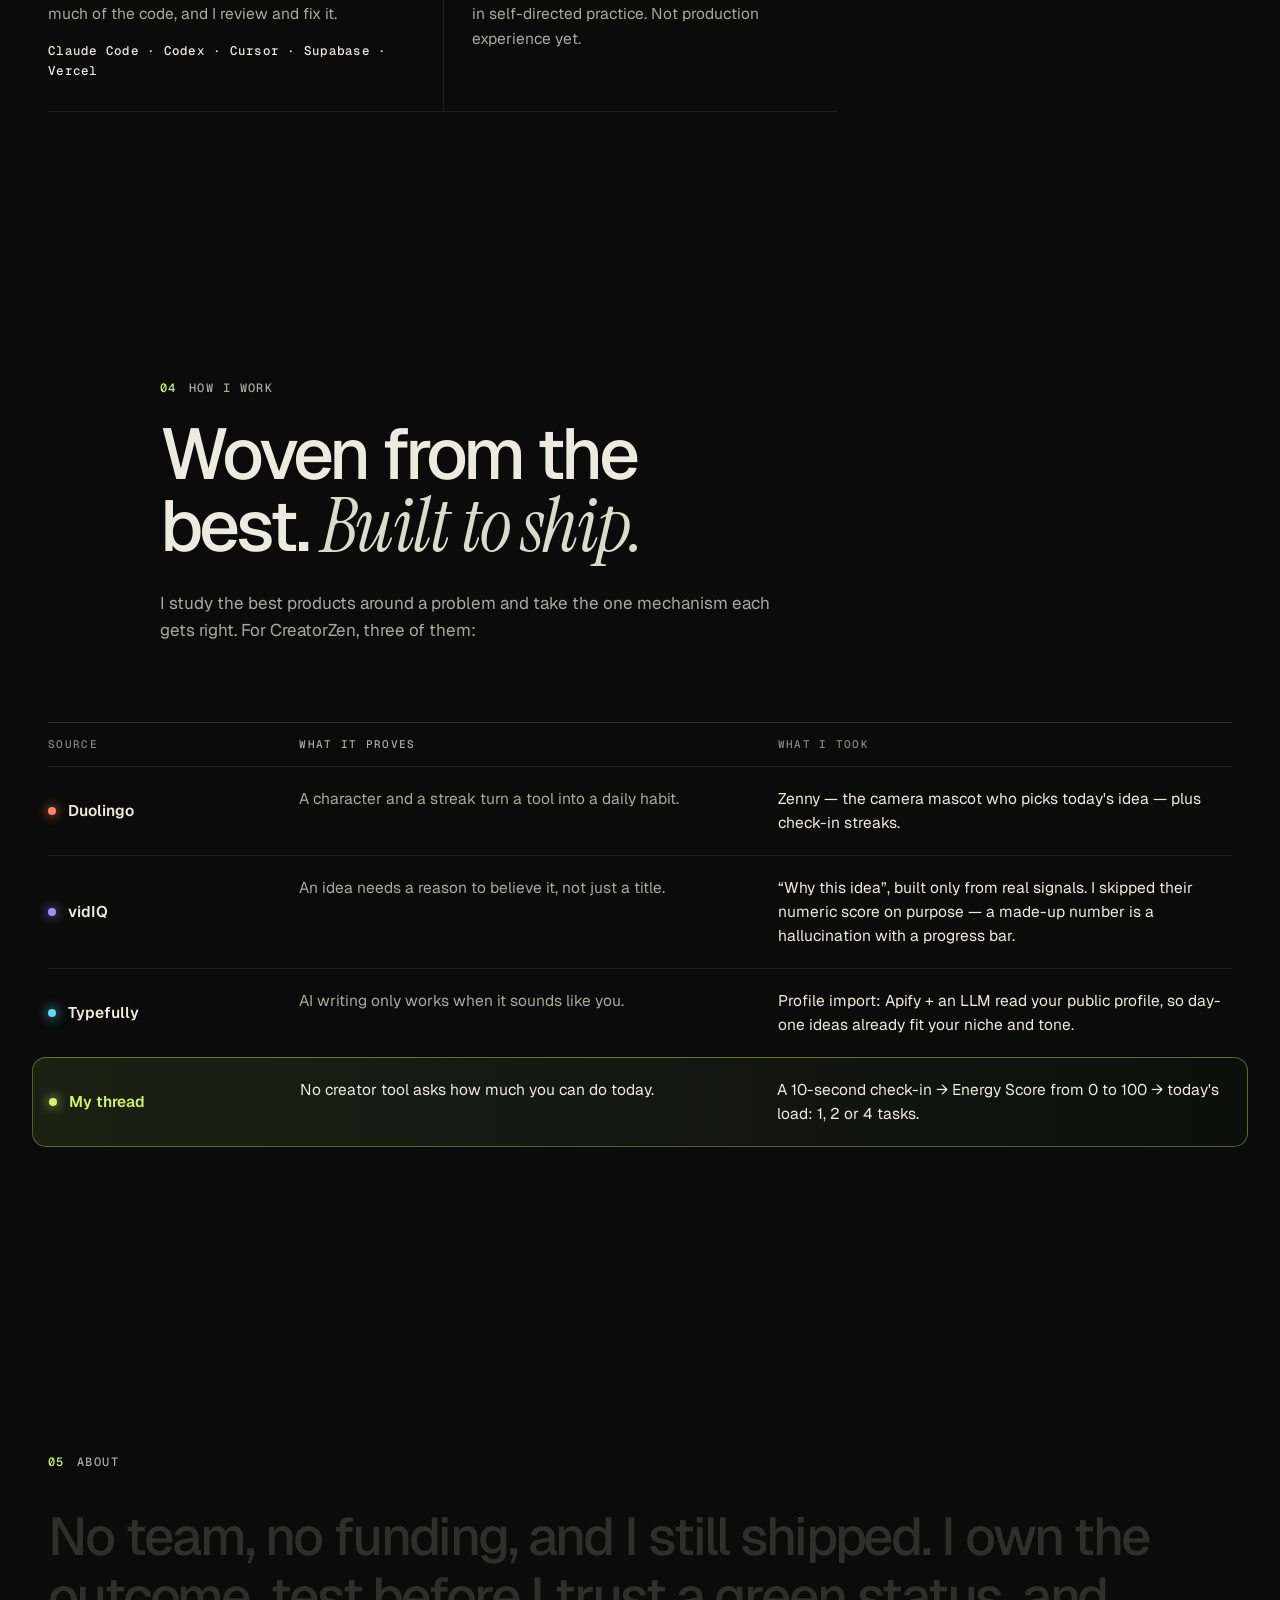
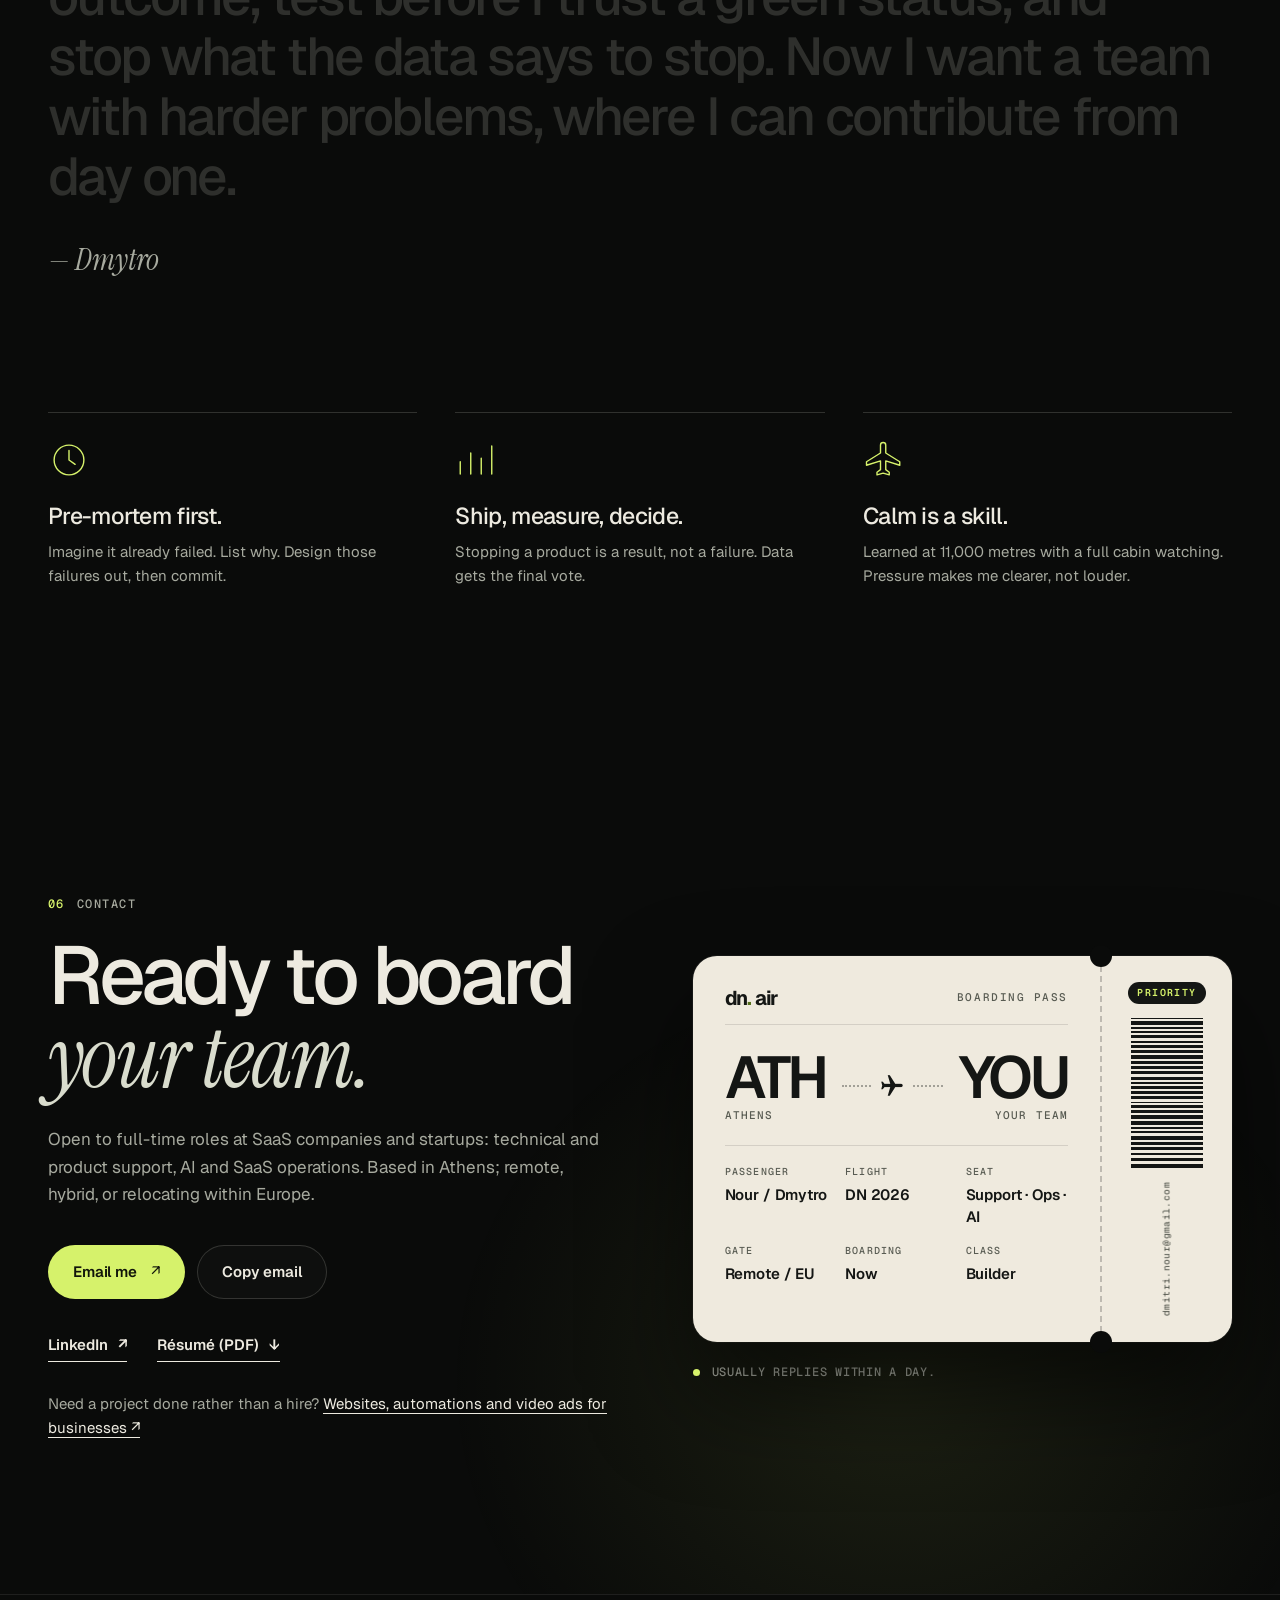
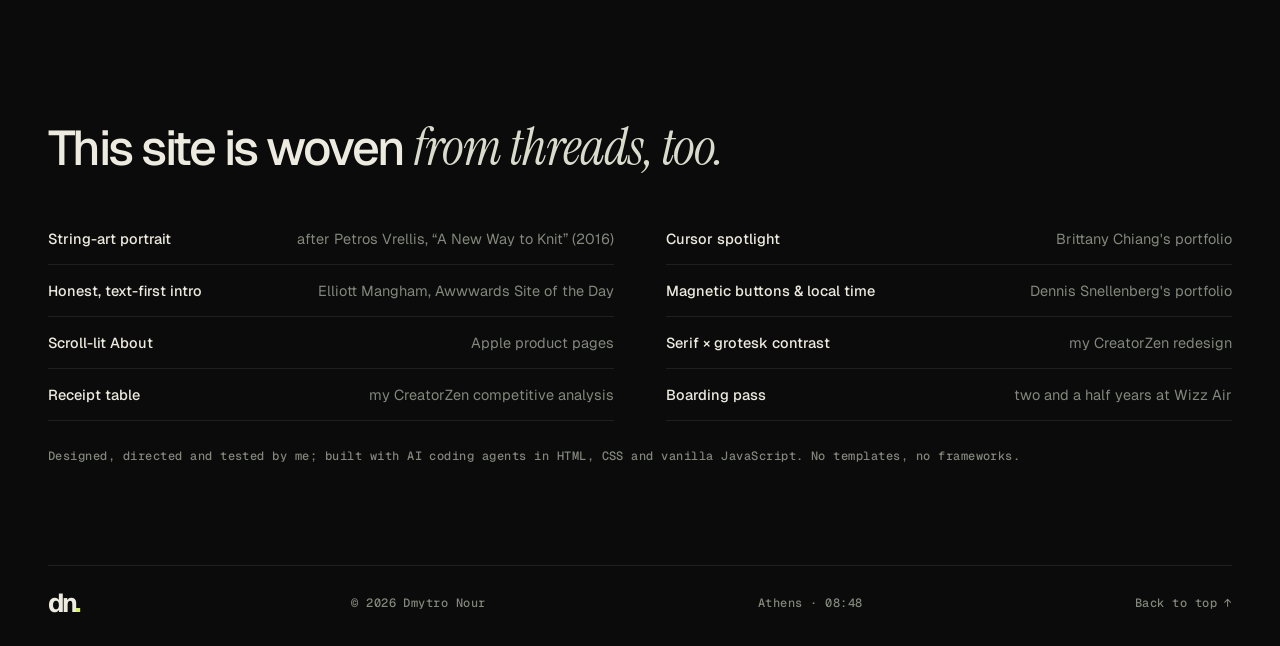
==== commit 1941753f: "Show Bodyclimb as the live app it is Replace the ad frame with three real app screens, link the App " ====
--- a/index.html
+++ b/index.html
@@ -207,24 +207,32 @@
             </div>
           </article>
           <article class="case case-bc" aria-labelledby="bc-title" data-reveal>
-            <a class="bc-visual" href="/portfolio#bodyclimb" aria-label="Watch the Bodyclimb ad">
-              <img src="portfolio/media/bodyclimb-a.jpg" alt="Bodyclimb ad frame: the app asks how many pull-ups you can do" width="720" height="1280" loading="lazy" decoding="async" />
-            </a>
+            <div class="case-visual bc-visual">
+              <div class="cz-phones bc-phones">
+                <img class="phone phone-l" src="assets/bodyclimb-map.webp" alt="Bodyclimb map: six body directions as trails on one island" width="580" height="1260" loading="lazy" decoding="async" />
+                <img class="phone phone-c" src="assets/bodyclimb-today.webp" alt="Bodyclimb Today screen: the climb to the first pull-up and today's workout" width="580" height="1260" loading="lazy" decoding="async" />
+                <img class="phone phone-r" src="assets/bodyclimb-player.webp" alt="Bodyclimb workout player: active hang shown from the side and from behind" width="580" height="1260" loading="lazy" decoding="async" />
+              </div>
+            </div>
             <div class="bc-copy">
-              <div class="case-meta"><span>02 · Release QA</span><span>iOS · Oct 2026</span></div>
+              <div class="case-meta"><span>02 · Live iOS app</span><span>App Store · Oct 2026</span></div>
               <h3 id="bc-title">Bodyclimb<i>.</i></h3>
-              <p class="case-lead">A pull-up program that starts from zero, adapts every session to your answers and works offline without an account. I took it from concept to App Store submission in 14 days, and Apple approved it.</p>
+              <p class="case-lead">A calisthenics coach that takes you from zero to your first pull-up and beyond. It adapts every workout to your answers, shows each exercise from two angles, and works offline without an account. Concept to App Store submission in 14 days; now live on the App Store.</p>
               <ol class="bc-timeline" aria-label="14 days from concept to submission">
-                <li style="--n: 3"><b>3 days</b>research &amp; specs</li>
-                <li style="--n: 5"><b>5 days</b>guiding AI coding agents</li>
-                <li style="--n: 5"><b>5 days</b>QA &amp; fixes</li>
-                <li style="--n: 1"><b>1 day</b>release prep</li>
+                <li><b>3 days</b>research &amp; specs</li>
+                <li><b>5 days</b>guiding AI coding agents</li>
+                <li><b>5 days</b>QA &amp; fixes</li>
+                <li><b>1 day</b>release prep</li>
               </ol>
               <ul class="case-points">
                 <li><b>QA</b> A pre-mortem before any code, walkthroughs as different user personas, and each build checked on my own phone before upload.</li>
                 <li><b>Review</b> App Review rejected the store images under guideline 2.3.3 for not showing the app in use. I rebuilt them from real screens and resubmitted.</li>
               </ul>
-              <a class="link-arrow" href="/portfolio#bodyclimb">Watch the app ad <span aria-hidden="true">↗</span></a>
+              <div class="case-links">
+                <a class="link-arrow" href="https://apps.apple.com/app/bodyclimb-calisthenics-coach/id6825797176" target="_blank" rel="noopener noreferrer">App Store <span aria-hidden="true">↗</span></a>
+                <a class="link-arrow" href="https://bodyclimb.app/" target="_blank" rel="noopener noreferrer">bodyclimb.app <span aria-hidden="true">↗</span></a>
+                <a class="link-arrow link-quiet" href="/portfolio#bodyclimb">The launch ad <span aria-hidden="true">↗</span></a>
+              </div>
             </div>
           </article>
 
--- a/styles.css
+++ b/styles.css
@@ -728,10 +728,11 @@
 .more-title-lab { margin: clamp(48px, 6vw, 80px) 0 24px; }
 
 /* Bodyclimb case + quieter fourth case (10.11.2026) */
-.case-bc { display: grid; grid-template-columns: minmax(0, .5fr) minmax(0, 1fr); align-items: stretch; }
-.bc-visual { display: flex; align-items: center; justify-content: center; padding: clamp(24px, 3vw, 40px); background: radial-gradient(ellipse 70% 60% at 50% 40%, rgba(255, 178, 91, .22), transparent 70%), linear-gradient(180deg, #17130c, #0c0b09); border-right: 1px solid var(--line); }
-.bc-visual img { width: min(100%, 300px); height: auto; border-radius: 22px; box-shadow: 0 30px 60px rgba(0, 0, 0, .5), 0 0 0 1px rgba(255, 255, 255, .08); transition: transform .8s var(--ease); }
-.bc-visual:hover img { transform: translateY(-4px) rotate(-1deg); }
+.case-bc { display: grid; grid-template-columns: minmax(0, .82fr) minmax(0, 1fr); align-items: stretch; }
+.bc-visual { position: relative; perspective: 1400px; display: flex; flex-direction: column; justify-content: flex-end; min-height: 560px; padding: 36px 24px 28px; overflow: hidden; background: radial-gradient(ellipse 80% 60% at 50% 40%, rgba(255, 140, 70, .42), transparent 70%), linear-gradient(180deg, #1f130b, #0d0a08); border-right: 1px solid var(--line); }
+.bc-phones { min-height: 460px; }
+.case-bc:hover .phone-l { transform: translateX(-138%) translateY(-6%) rotate(-10deg); }
+.case-bc:hover .phone-r { transform: translateX(38%) translateY(-6%) rotate(10deg); }
 .bc-copy { display: flex; flex-direction: column; gap: 18px; padding: clamp(28px, 4vw, 58px); }
 .case-bc h3 i { color: var(--amber); }
 .case-bc .case-lead { margin-top: -4px; }
@@ -745,9 +746,11 @@
 @media (max-width: 980px) {
   .case-bc { grid-template-columns: 1fr; }
   .bc-visual { border-right: 0; border-bottom: 1px solid var(--line); }
-  .bc-visual img { width: min(62%, 260px); }
+  .bc-visual { min-height: 520px; }
   .case-minor { grid-template-columns: 1fr; }
 }
 @media (max-width: 720px) {
   .bc-timeline { grid-template-columns: 1fr 1fr; }
-}
+  .bc-visual { min-height: 400px; padding: 26px 18px 18px; }
+  .bc-phones { min-height: 340px; }
+}
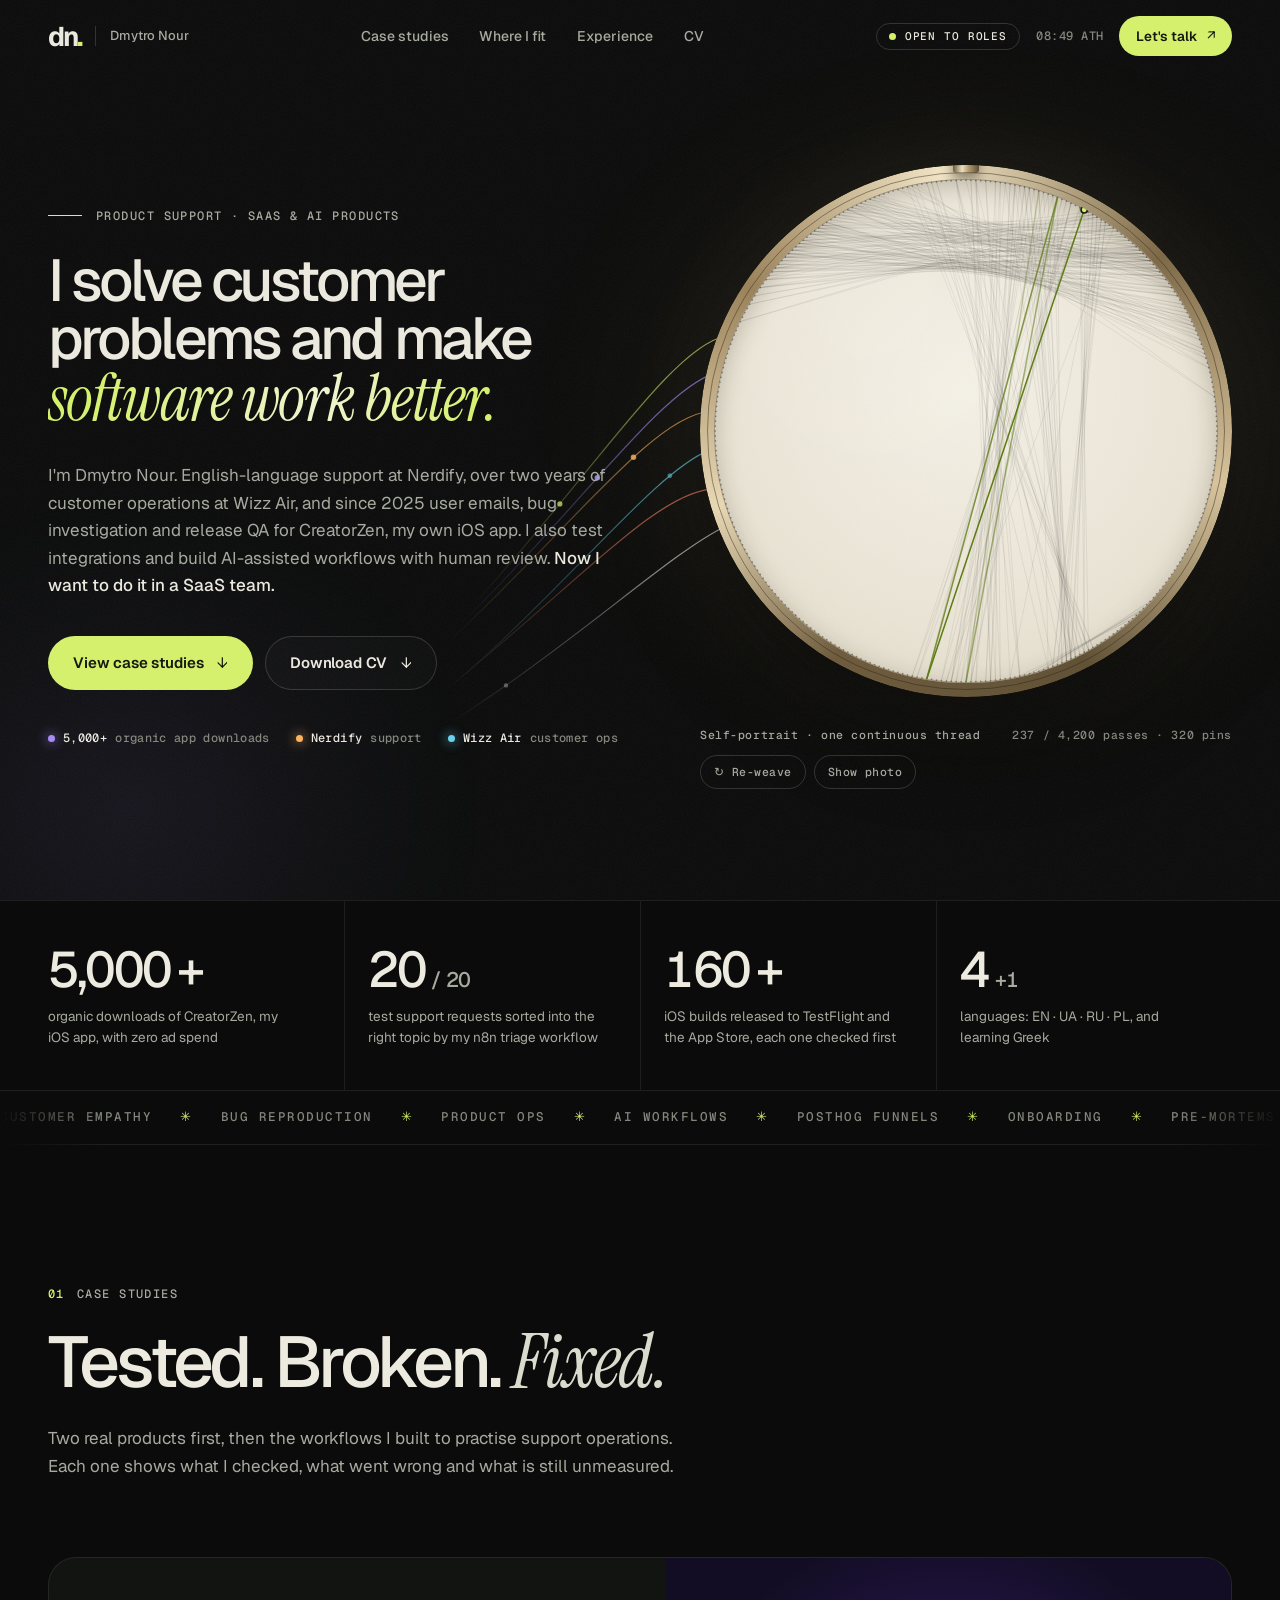
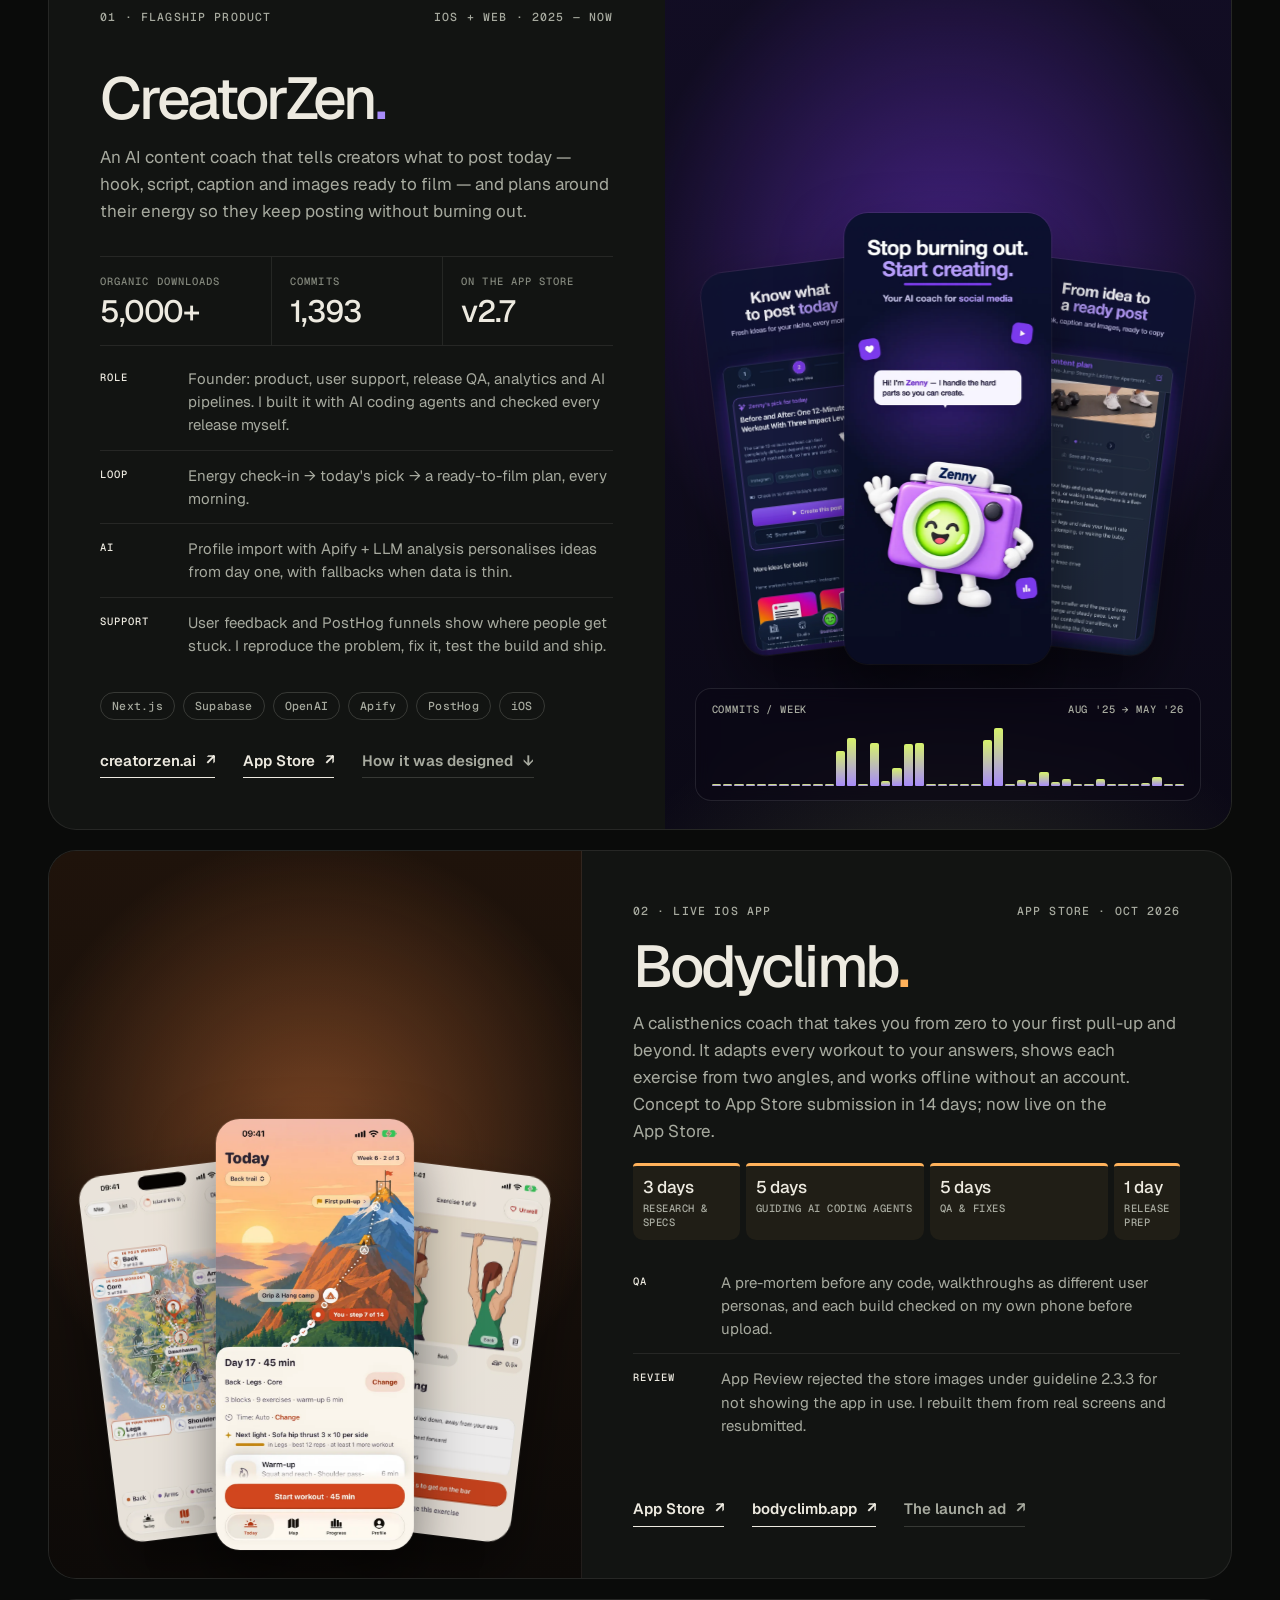
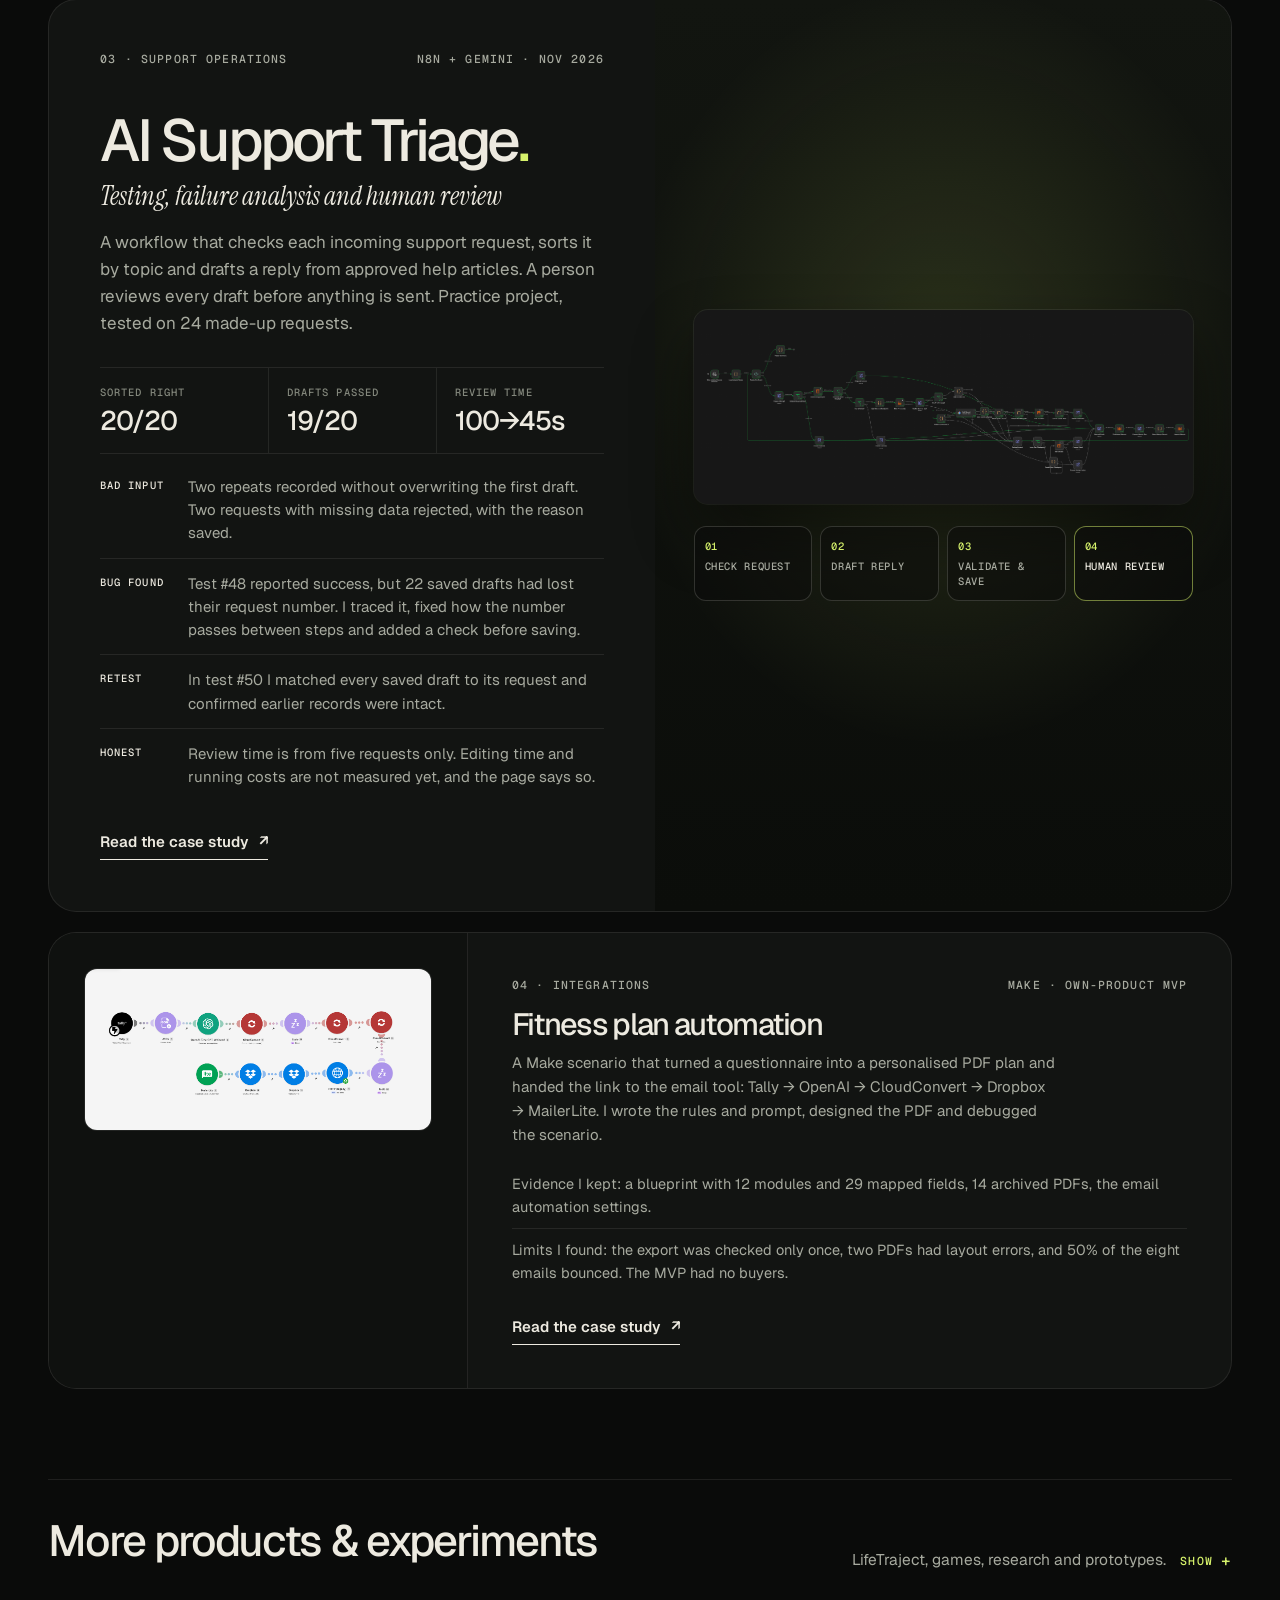
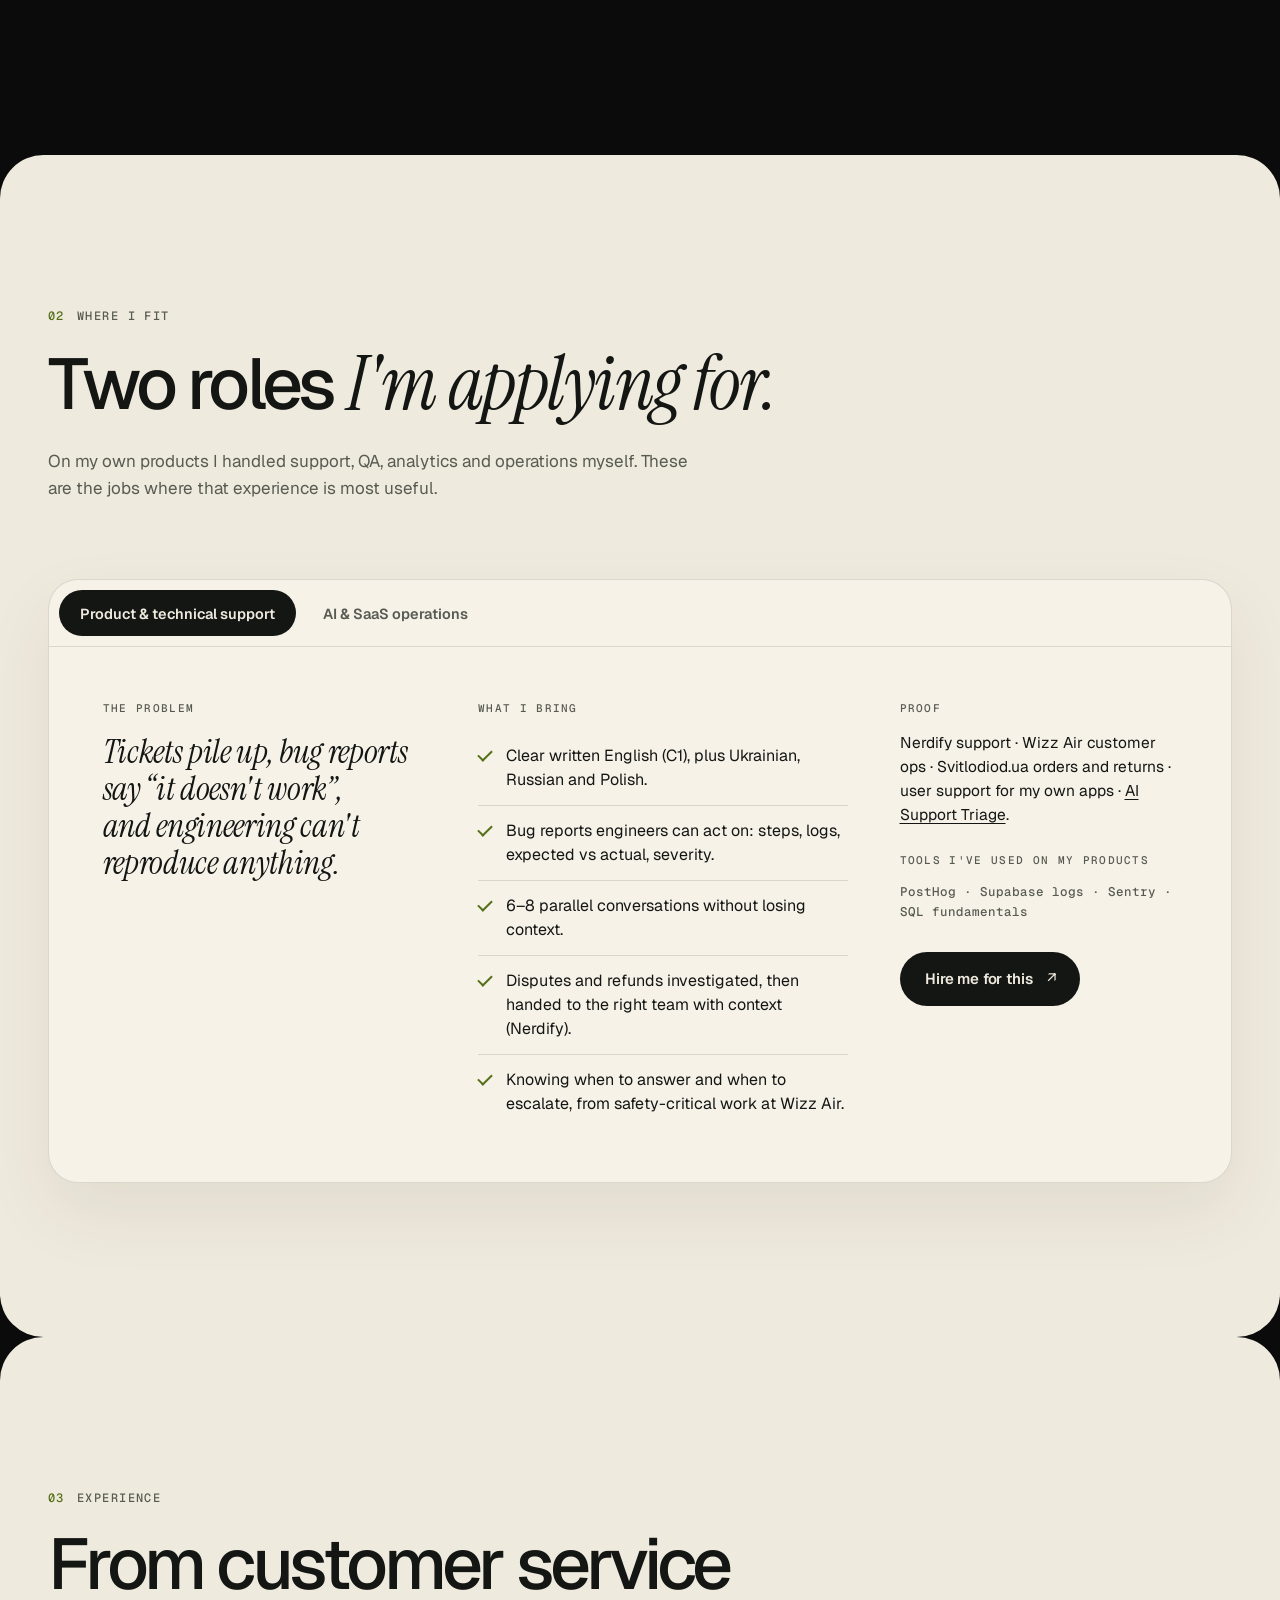
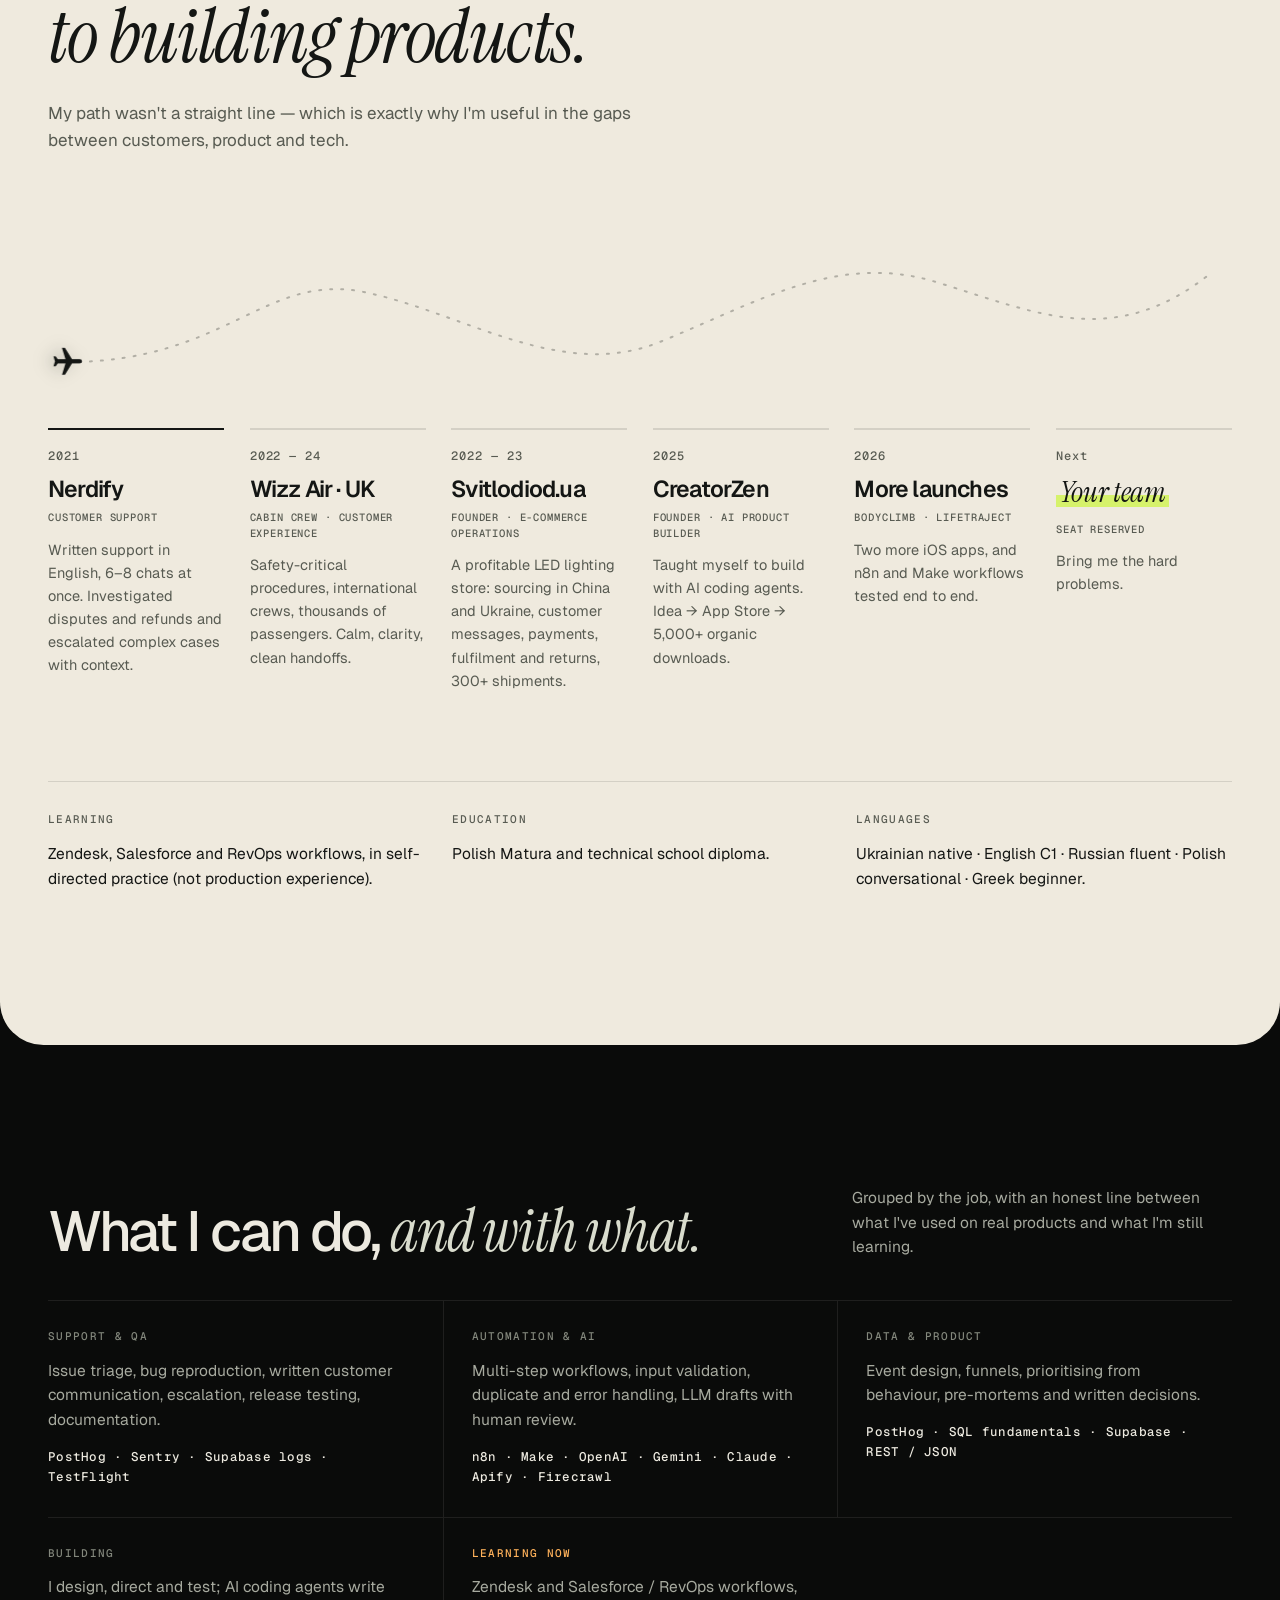
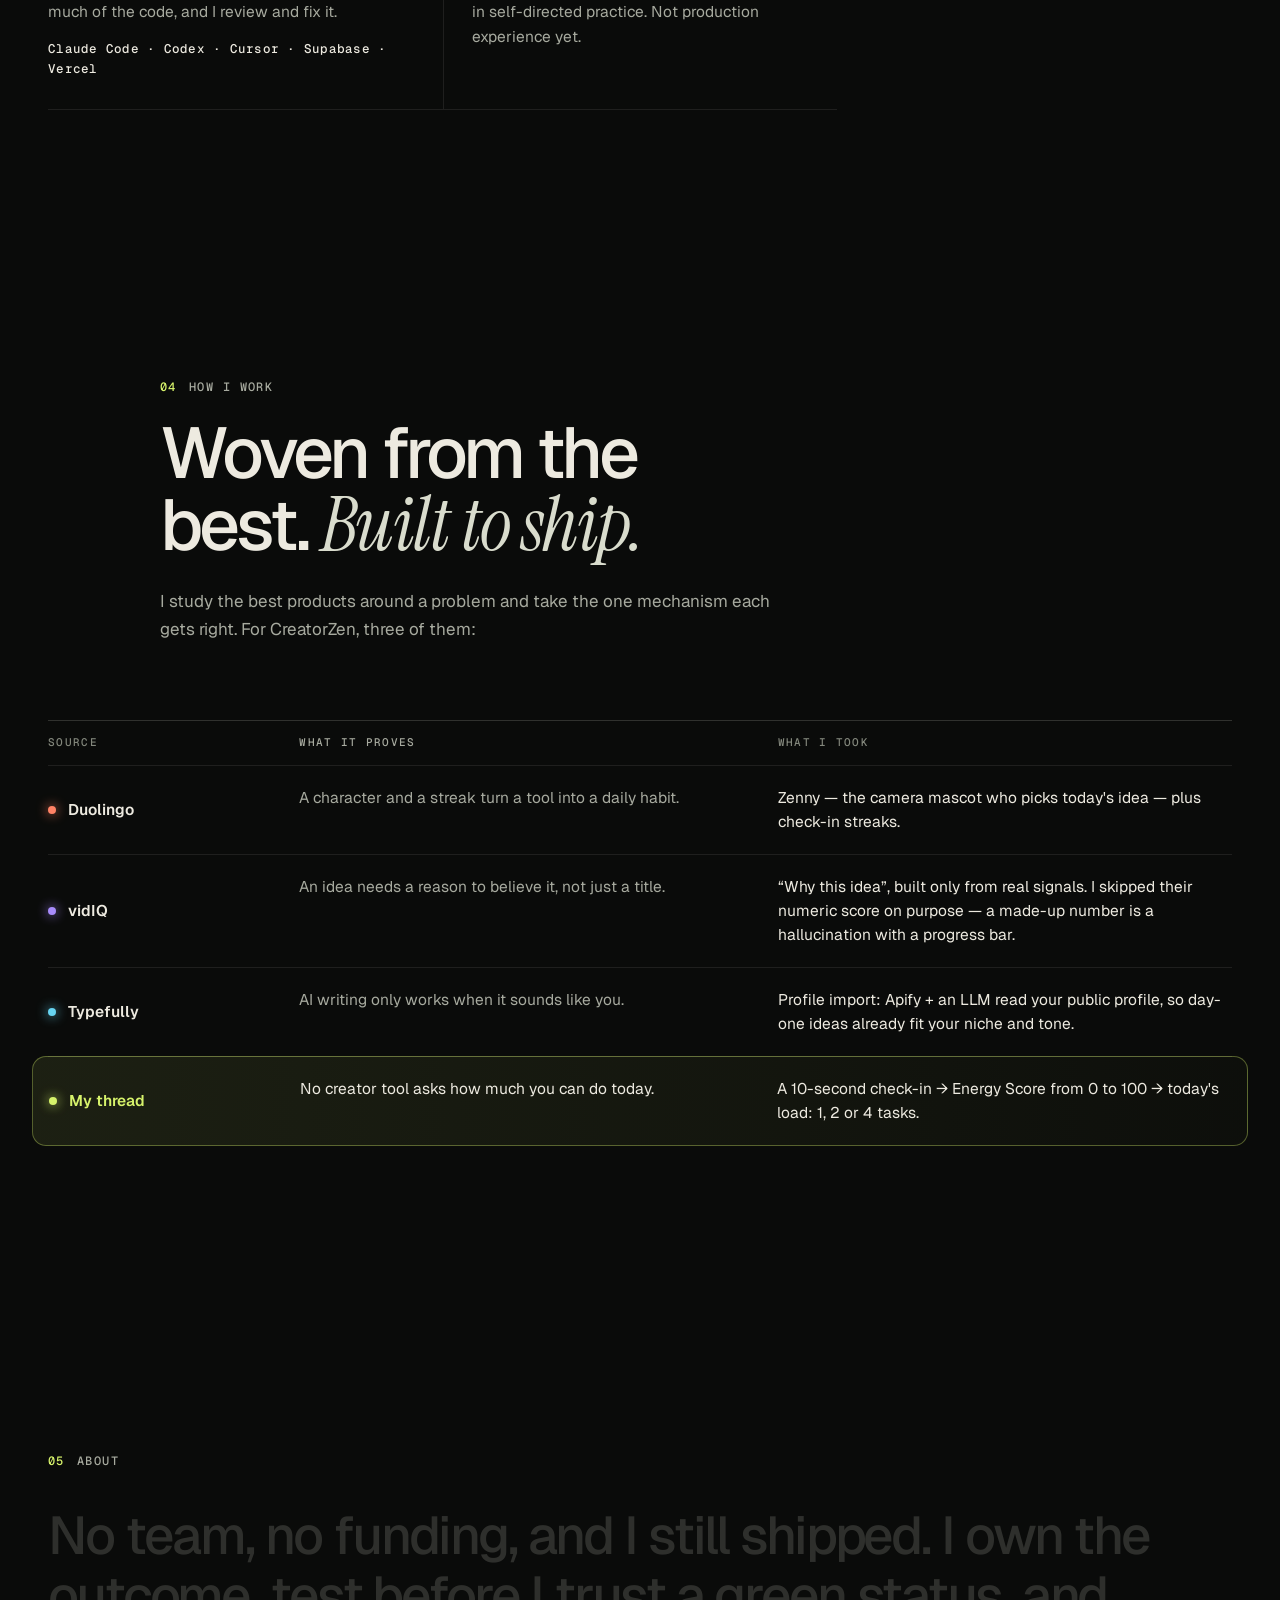
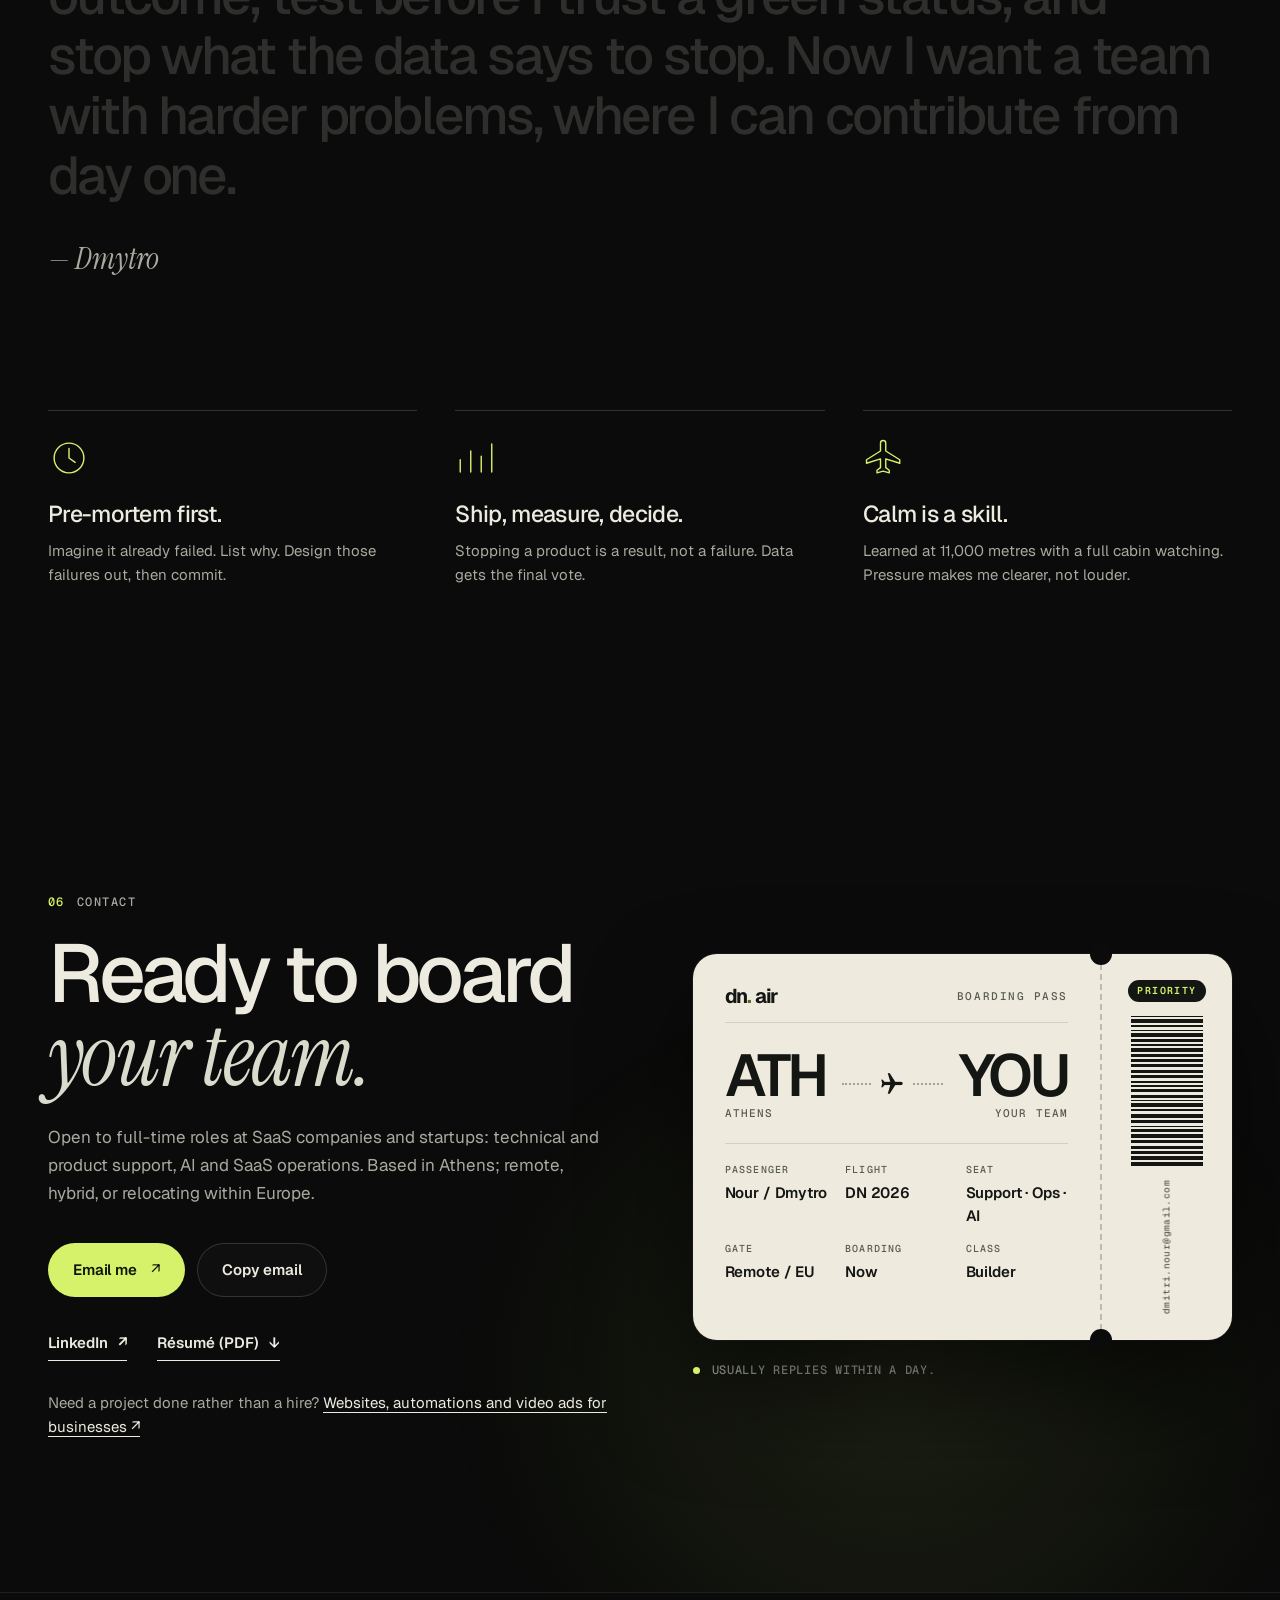
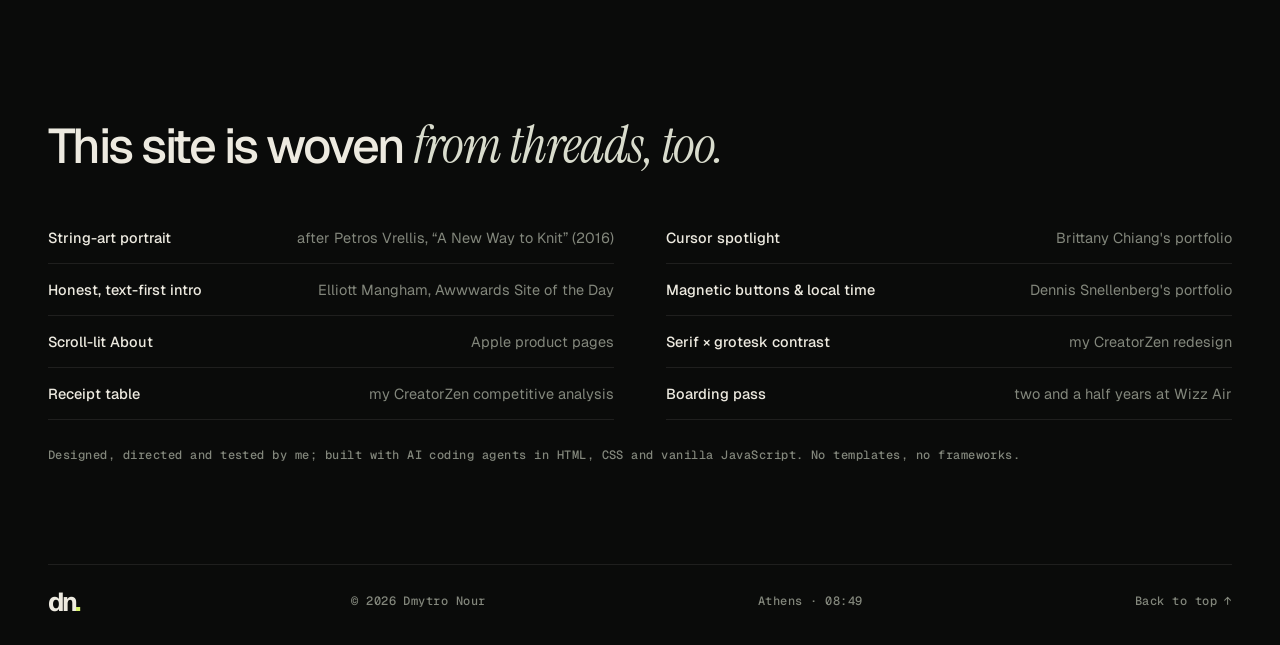
==== commit 4d17b814: "Match the homepage to CV version 7 Remove FounderDistro from the career homepage, add Svitlodiod.ua " ====
--- a/index.html
+++ b/index.html
@@ -117,7 +117,7 @@
                 <li class="note note-1" data-at="0.18"><span class="note-dot"></span><span class="note-body"><b>Thread 01</b>Hearing what customers mean · Nerdify</span></li>
                 <li class="note note-2" data-at="0.42"><span class="note-dot"></span><span class="note-body"><b>Thread 02</b>Calm under pressure · Wizz Air</span></li>
                 <li class="note note-3" data-at="0.66"><span class="note-dot"></span><span class="note-body"><b>Thread 03</b>Shipping to real users · CreatorZen</span></li>
-                <li class="note note-4" data-at="0.9"><span class="note-dot"></span><span class="note-body"><b>Thread 04</b>Honest no-go calls · FounderDistro</span></li>
+                <li class="note note-4" data-at="0.9"><span class="note-dot"></span><span class="note-body"><b>Thread 04</b>Owning every order · Svitlodiod.ua</span></li>
               </ol>
             </div>
             <figcaption class="hoop-caption">
@@ -281,29 +281,11 @@
           <details class="lab lab-more">
             <summary class="lab-head">
               <h3 id="lab-title">More products &amp; experiments</h3>
-              <p>FounderDistro, LifeTraject, games, research and prototypes. <span class="lab-toggle">Show</span></p>
+              <p>LifeTraject, games, research and prototypes. <span class="lab-toggle">Show</span></p>
             </summary>
           <div class="more-products">
-            <h4 class="more-title">Other products I launched</h4>
-            <div class="case-pair">
-            <article class="case case-fd" aria-labelledby="fd-title" data-reveal>
-              <div class="case-meta"><span>B2B AI SaaS MVP</span><span>March 2026</span></div>
-              <h3 id="fd-title">FounderDistro</h3>
-              <p class="case-lead">Paste your company URL, get a week of founder-led content. Built, launched and measured — then deliberately stopped.</p>
-              <figure class="fd-chart" aria-label="262 commits over 18 days, 12 to 29 March 2026">
-                <div class="fd-bars" data-bars="2,26,17,11,14,33,12,19,15,10,9,4,22,21,29,15,2,1"></div>
-                <figcaption><span>Mar 12</span><span><b>262 commits · 18 days</b></span><span>Mar 29</span></figcaption>
-              </figure>
-              <ol class="decision" aria-label="Decision track">
-                <li>Shipped</li>
-                <li>Measured</li>
-                <li class="is-stop">Stopped</li>
-              </ol>
-              <p class="case-note">Activation and conversion didn't clear the bar I set before launch — so I shut it down instead of burning months. The hardest call, and the one I'm proudest of.</p>
-              <div class="chips"><span>Next.js</span><span>Supabase</span><span>Claude</span><span>Perplexity</span><span>Firecrawl</span><span>Sentry</span></div>
-              <a class="link-arrow" href="https://founderdistro.com/" target="_blank" rel="noopener noreferrer">founderdistro.com <span aria-hidden="true">↗</span></a>
-            </article>
-
+            <h4 class="more-title">Another app I launched</h4>
+            <div class="case-pair case-single">
             <article class="case case-lt" aria-labelledby="lt-title" data-reveal style="--d: 120ms">
               <div class="case-meta"><span>Consumer iOS</span><span>2026 · live</span></div>
               <div class="lt-art" aria-hidden="true"><img src="assets/lifetraject-trajectory.webp" alt="" width="560" height="560" loading="lazy" decoding="async" /></div>
@@ -350,15 +332,14 @@
           <figure class="buildlog" data-reveal aria-labelledby="buildlog-title">
             <figcaption class="buildlog-head">
               <h3 id="buildlog-title">The build log</h3>
-              <p>Fourteen months, eight builds, one person.</p>
+              <p>Fourteen months, seven builds, one person.</p>
             </figcaption>
             <div class="buildlog-chart" style="--months: 14">
               <div class="bl-months" aria-hidden="true"><span>Aug</span><span>Sep</span><span>Oct</span><span>Nov</span><span>Dec</span><span>Jan</span><span>Feb</span><span>Mar</span><span>Apr</span><span>May</span><span>Jun</span><span>Jul</span><span>Aug</span><span>Sep</span></div>
               <ul class="bl-rows">
                 <li style="--s: 0; --e: 14; --c: var(--violet)"><span class="bl-name">CreatorZen</span><span class="bl-bar"><em>idea → App Store → v2.7</em></span></li>
                 <li style="--s: 5.7; --e: 9.2; --c: var(--amber)"><span class="bl-name">LifeTraject</span><span class="bl-bar"><em>iOS launch</em></span></li>
-                <li style="--s: 7.4; --e: 8; --c: var(--lime)"><span class="bl-name">FounderDistro</span><span class="bl-bar"><em>18 days</em></span></li>
-                <li style="--s: 8; --e: 8.4; --c: var(--coral)"><span class="bl-name">Polymarket bot</span><span class="bl-bar"></span></li>
+                    <li style="--s: 8; --e: 8.4; --c: var(--coral)"><span class="bl-name">Polymarket bot</span><span class="bl-bar"></span></li>
                 <li style="--s: 11.5; --e: 11.8; --c: var(--cyan)"><span class="bl-name">Something's Off</span><span class="bl-bar"></span></li>
                 <li style="--s: 11.6; --e: 12.4; --c: var(--text)"><span class="bl-name">RevOps Factory</span><span class="bl-bar"></span></li>
                 <li style="--s: 12.1; --e: 12.8; --c: var(--coral)"><span class="bl-name">Hyperliquid research</span><span class="bl-bar"></span></li>
@@ -396,7 +377,7 @@
                   <li>Knowing when to answer and when to escalate, from safety-critical work at Wizz Air.</li>
                 </ul>
               </div>
-              <div class="fit-proof"><span class="fit-label">Proof</span><p>Nerdify support · Wizz Air customer ops · user support for my own apps · <a href="/automations/saas-request-triage">AI Support Triage</a>.</p><span class="fit-label">Tools I've used on my products</span><p class="fit-tools">PostHog · Supabase logs · Sentry · SQL fundamentals</p><a class="btn btn-ink" href="mailto:dmitri.nour@gmail.com?subject=Role%3A%20Technical%20%26%20product%20support">Hire me for this <span aria-hidden="true">↗</span></a></div>
+              <div class="fit-proof"><span class="fit-label">Proof</span><p>Nerdify support · Wizz Air customer ops · Svitlodiod.ua orders and returns · user support for my own apps · <a href="/automations/saas-request-triage">AI Support Triage</a>.</p><span class="fit-label">Tools I've used on my products</span><p class="fit-tools">PostHog · Supabase logs · Sentry · SQL fundamentals</p><a class="btn btn-ink" href="mailto:dmitri.nour@gmail.com?subject=Role%3A%20Technical%20%26%20product%20support">Hire me for this <span aria-hidden="true">↗</span></a></div>
             </div>
 
             <div class="fit-panel" role="tabpanel" id="panel-ops" aria-labelledby="tab-ops" tabindex="0" hidden>
@@ -409,7 +390,7 @@
                   <li>Release QA across 160+ iOS builds, PostHog funnels and written decision logs.</li>
                 </ul>
               </div>
-              <div class="fit-proof"><span class="fit-label">Proof</span><p><a href="/automations/saas-request-triage">AI Support Triage</a> · <a href="/automations/fitness-plan-fulfillment">Make fitness automation</a> · CreatorZen profile import · FounderDistro's no-go call.</p><span class="fit-label">Tools I've used</span><p class="fit-tools">n8n · Make · Supabase · REST / JSON · OpenAI · Gemini · Apify · PostHog</p><a class="btn btn-ink" href="mailto:dmitri.nour@gmail.com?subject=Role%3A%20AI%20%26%20SaaS%20operations">Hire me for this <span aria-hidden="true">↗</span></a></div>
+              <div class="fit-proof"><span class="fit-label">Proof</span><p><a href="/automations/saas-request-triage">AI Support Triage</a> · <a href="/automations/fitness-plan-fulfillment">Make fitness automation</a> · CreatorZen profile import · Bodyclimb release QA.</p><span class="fit-label">Tools I've used</span><p class="fit-tools">n8n · Make · Supabase · REST / JSON · OpenAI · Gemini · Apify · PostHog</p><a class="btn btn-ink" href="mailto:dmitri.nour@gmail.com?subject=Role%3A%20AI%20%26%20SaaS%20operations">Hire me for this <span aria-hidden="true">↗</span></a></div>
             </div>
           </div>
         </div>
@@ -433,14 +414,15 @@
             <ol class="flight-stops">
               <li><span class="fs-year">2021</span><h3>Nerdify</h3><p class="fs-role">Customer support</p><p>Written support in English, 6–8 chats at once. Investigated disputes and refunds and escalated complex cases with context.</p></li>
               <li><span class="fs-year">2022 — 24</span><h3>Wizz Air · UK</h3><p class="fs-role">Cabin crew · customer experience</p><p>Safety-critical procedures, international crews, thousands of passengers. Calm, clarity, clean handoffs.</p></li>
+              <li><span class="fs-year">2022 — 23</span><h3>Svitlodiod.ua</h3><p class="fs-role">Founder · e-commerce operations</p><p>A profitable LED lighting store: sourcing in China and Ukraine, customer messages, payments, fulfilment and returns, 300+ shipments.</p></li>
               <li><span class="fs-year">2025</span><h3>CreatorZen</h3><p class="fs-role">Founder · AI product builder</p><p>Taught myself to build with AI coding agents. Idea → App Store → 5,000+ organic downloads.</p></li>
-              <li><span class="fs-year">2026</span><h3>More launches</h3><p class="fs-role">FounderDistro · LifeTraject · Bodyclimb</p><p>A B2B SaaS MVP with 25 sign-ups that I stopped on data, two more iOS apps, and n8n and Make workflows tested end to end.</p></li>
+              <li><span class="fs-year">2026</span><h3>More launches</h3><p class="fs-role">Bodyclimb · LifeTraject</p><p>Two more iOS apps, and n8n and Make workflows tested end to end.</p></li>
               <li class="fs-next"><span class="fs-year">Next</span><h3>Your team</h3><p class="fs-role">Seat reserved</p><p>Bring me the hard problems.</p></li>
             </ol>
           </div>
 
           <div class="story-facts" data-reveal>
-            <div><span class="fit-label">Learning</span><p>IBM AI Product Manager Professional Certificate — in progress. Hands-on practice with Salesforce and RevOps workflows (learning, not production).</p></div>
+            <div><span class="fit-label">Learning</span><p>Zendesk, Salesforce and RevOps workflows, in self-directed practice (not production experience).</p></div>
             <div><span class="fit-label">Education</span><p>Polish Matura and technical school diploma.</p></div>
             <div><span class="fit-label">Languages</span><p>Ukrainian native · English C1 · Russian fluent · Polish conversational · Greek beginner.</p></div>
           </div>
--- a/styles.css
+++ b/styles.css
@@ -441,7 +441,7 @@
 .flight-track { fill: none; stroke: rgba(20, 22, 20, .28); stroke-width: 2; stroke-dasharray: 2 9; stroke-linecap: round; vector-effect: non-scaling-stroke; }
 .flight-done { fill: none; stroke: var(--ink); stroke-width: 2.4; stroke-linecap: round; vector-effect: non-scaling-stroke; }
 .flight-plane { position: absolute; left: 0; top: 0; width: 34px; height: 34px; margin: -17px 0 0 -17px; fill: var(--ink); filter: drop-shadow(0 6px 8px rgba(20, 22, 20, .25)); will-change: transform; }
-.flight-stops { display: grid; grid-template-columns: repeat(5, minmax(0, 1fr)); gap: clamp(14px, 2vw, 30px); margin-top: 26px; }
+.flight-stops { display: grid; grid-template-columns: repeat(6, minmax(0, 1fr)); gap: clamp(14px, 2vw, 30px); margin-top: 26px; }
 .flight-stops li { padding-top: 20px; border-top: 2px solid var(--ink-line); transition: border-color .5s ease; }
 .flight-stops li.is-reached { border-color: var(--ink); }
 .fs-year { display: block; color: var(--ink-muted); font: 500 12px/1 var(--font-mono); letter-spacing: .08em; }
@@ -754,3 +754,4 @@
   .bc-visual { min-height: 400px; padding: 26px 18px 18px; }
   .bc-phones { min-height: 340px; }
 }
+.case-pair.case-single { grid-template-columns: minmax(0, 640px); }
